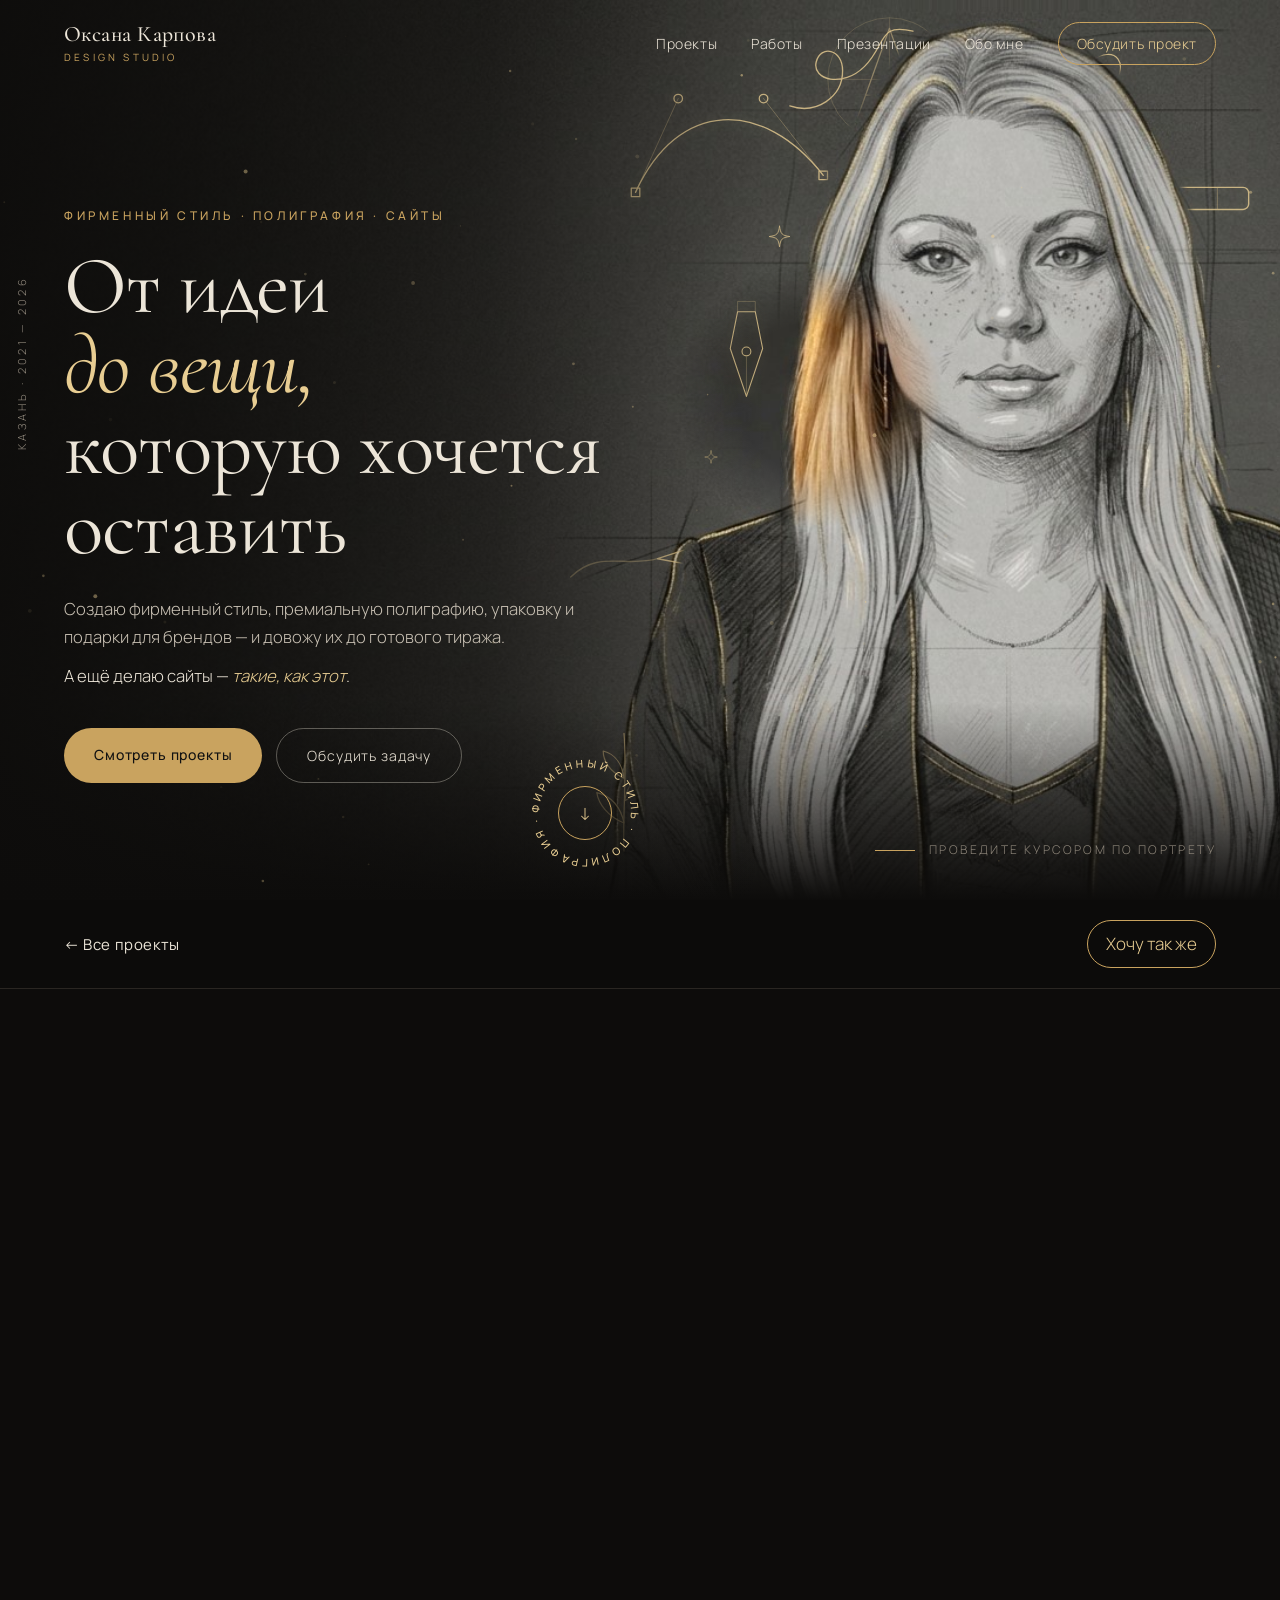
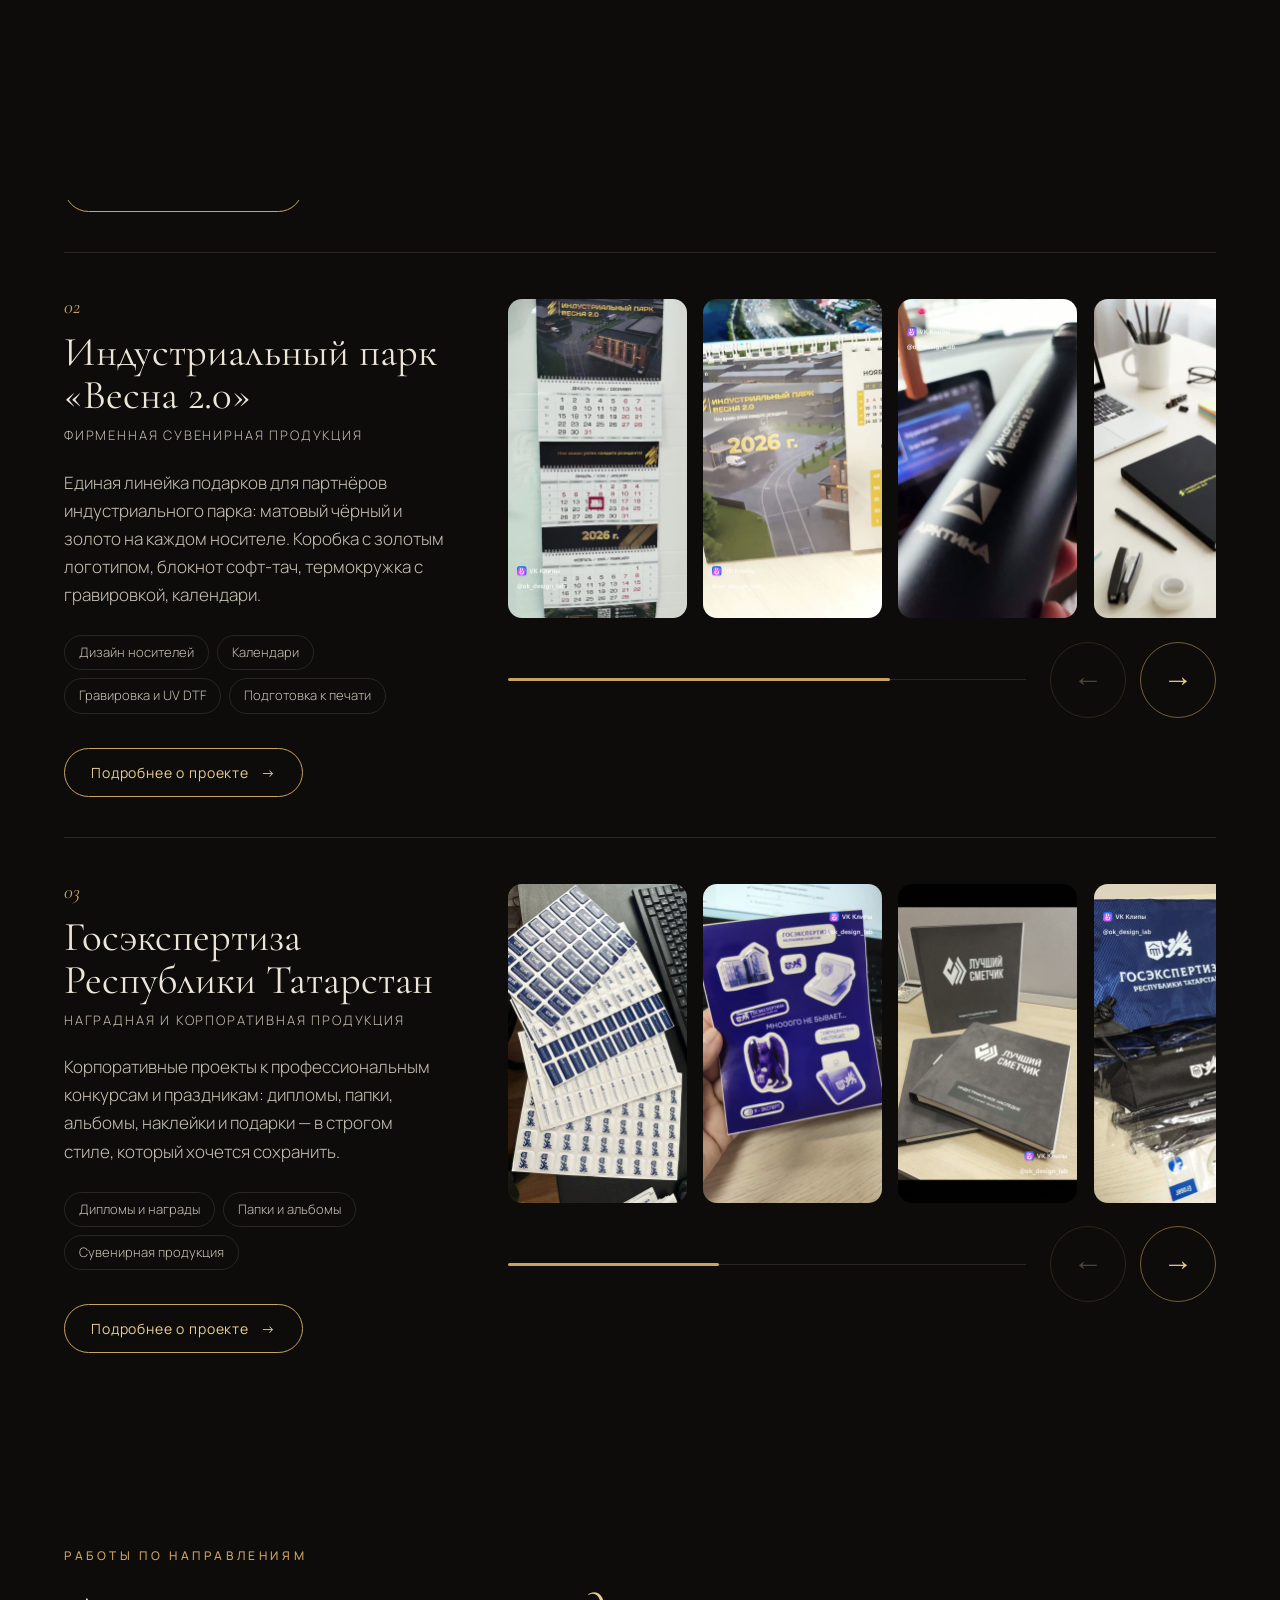
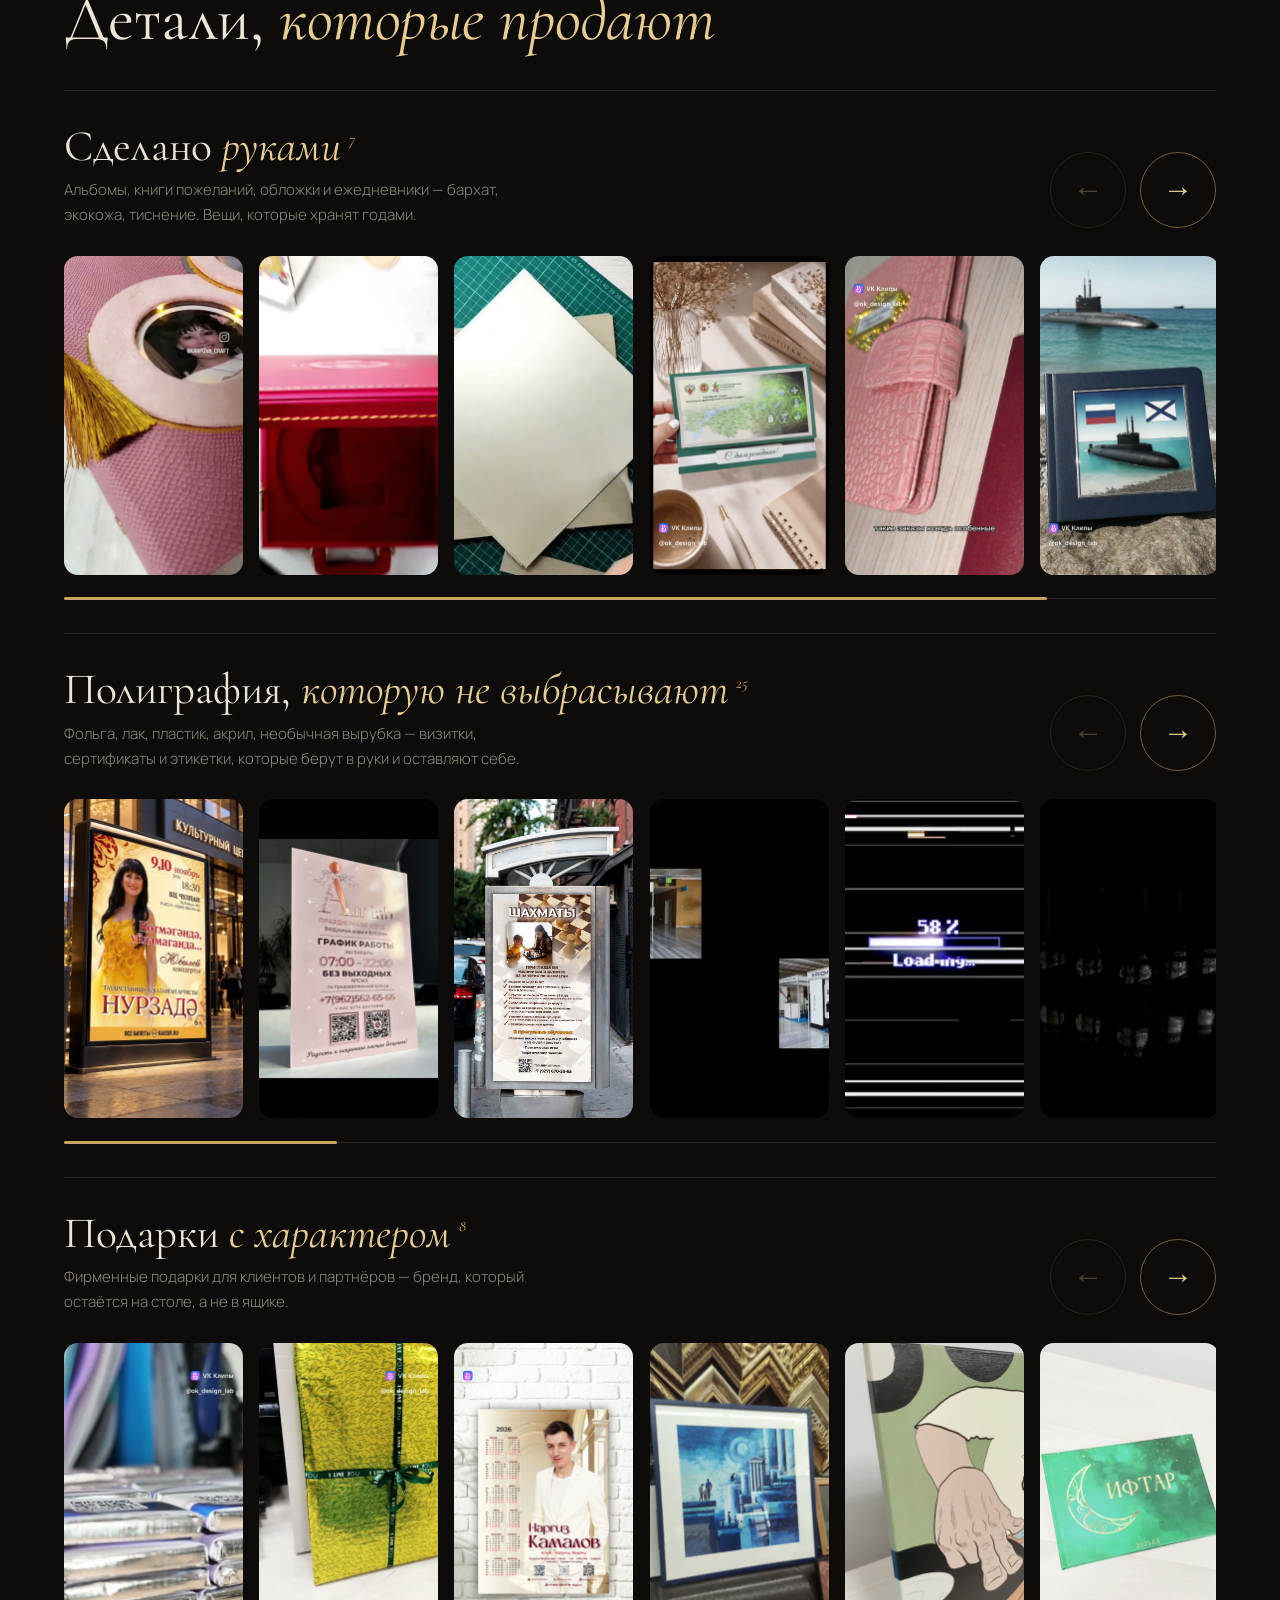
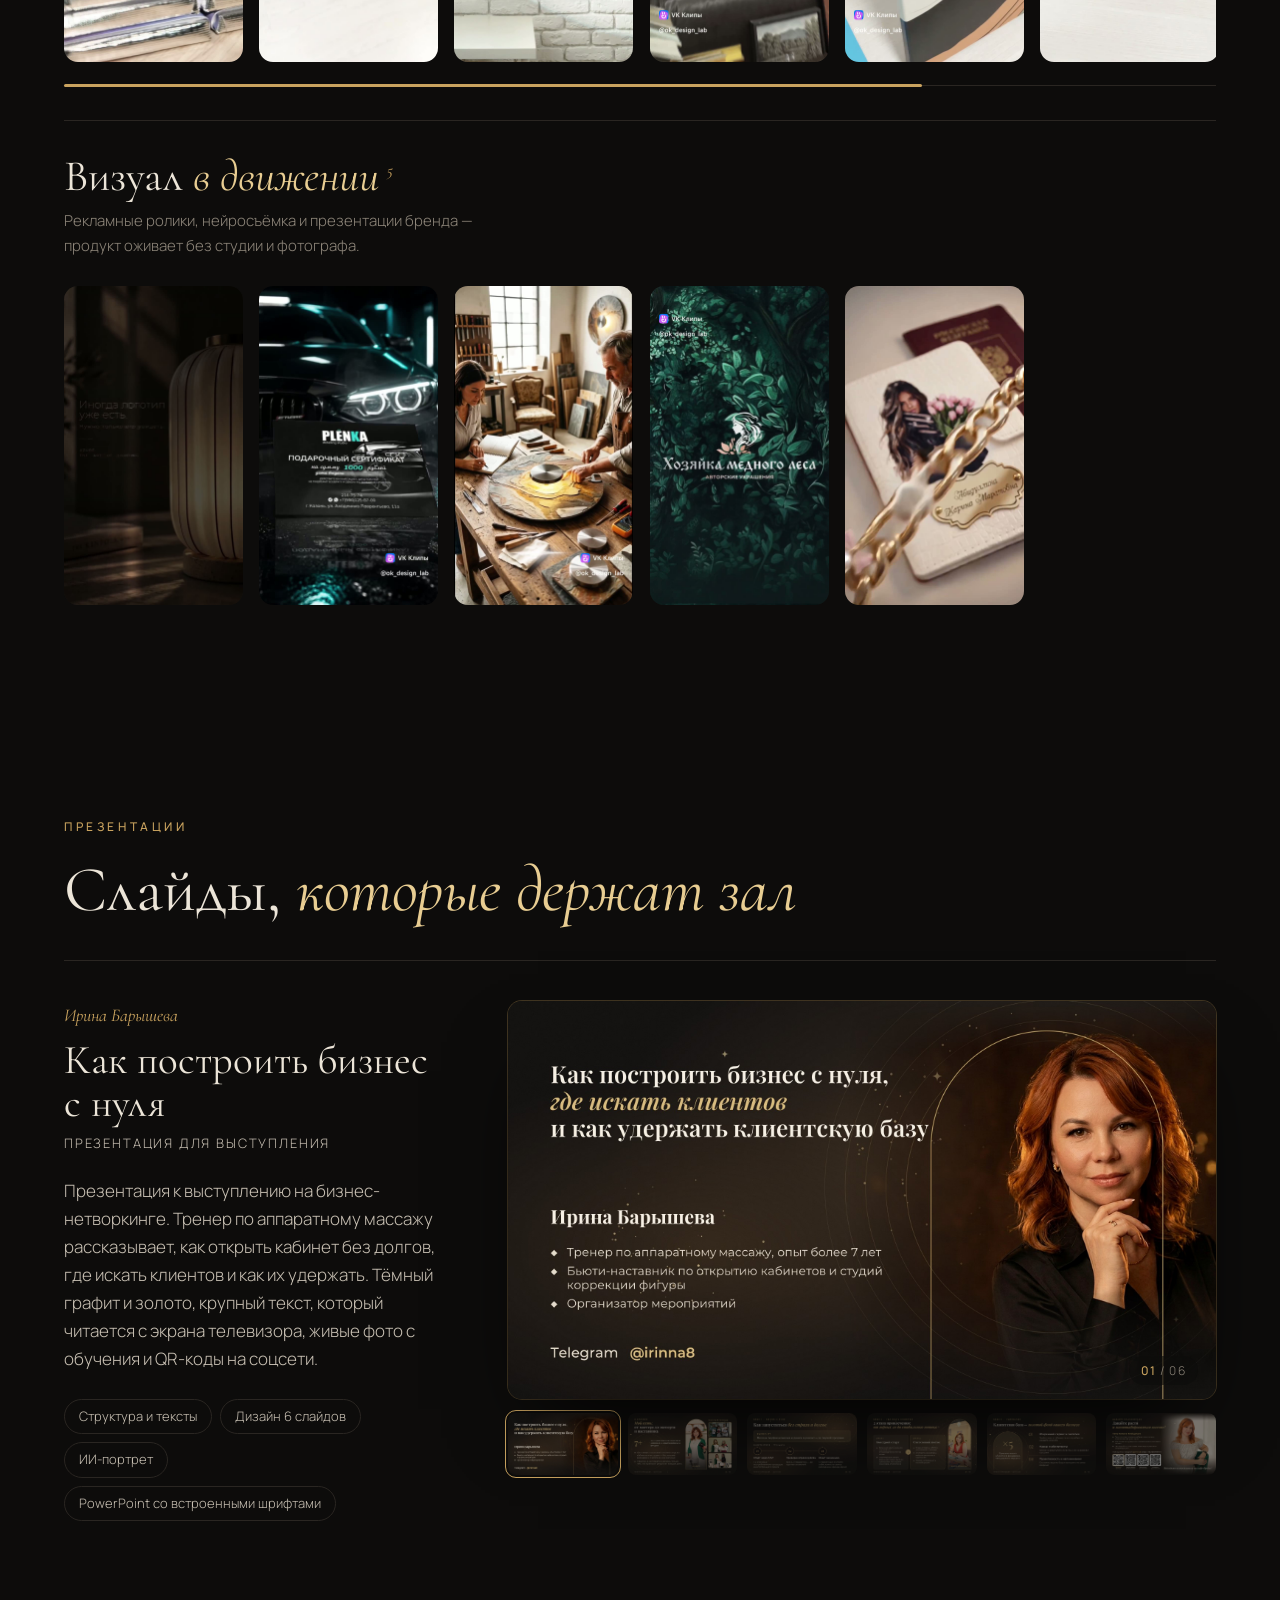
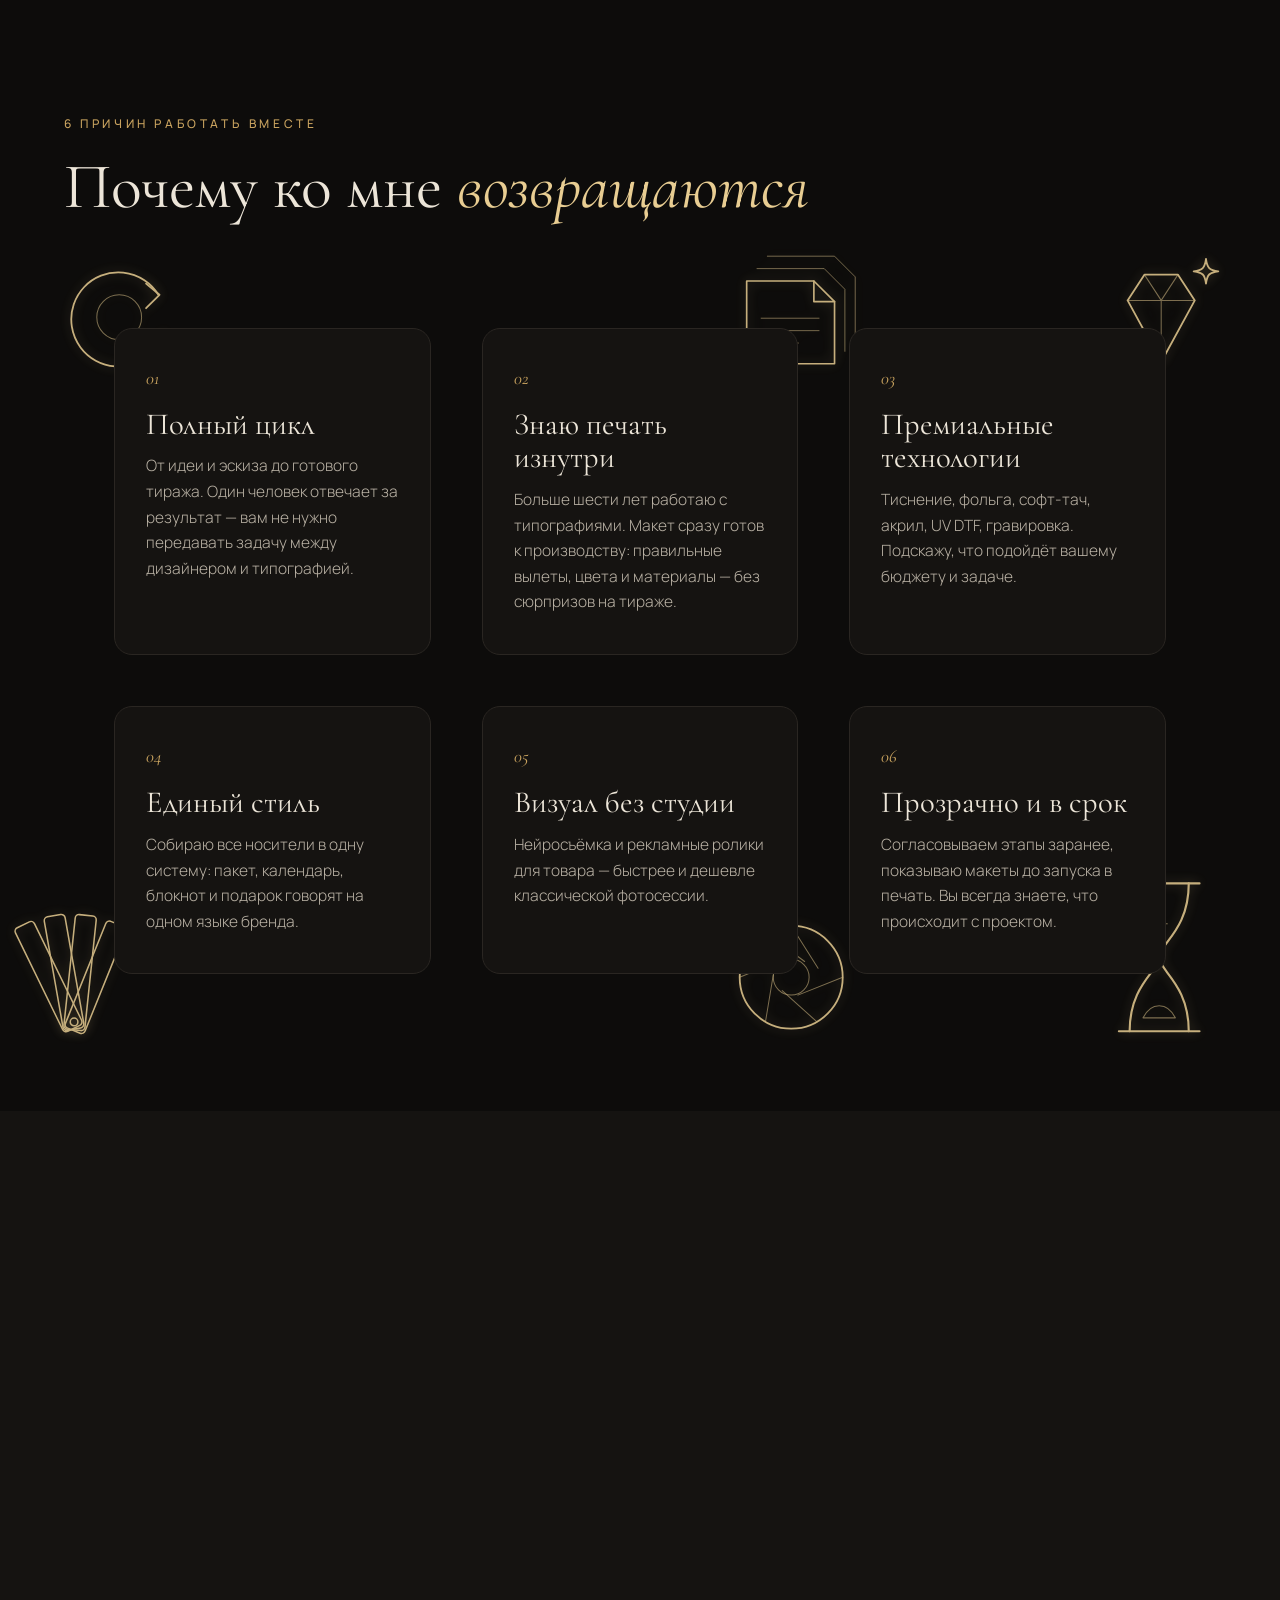
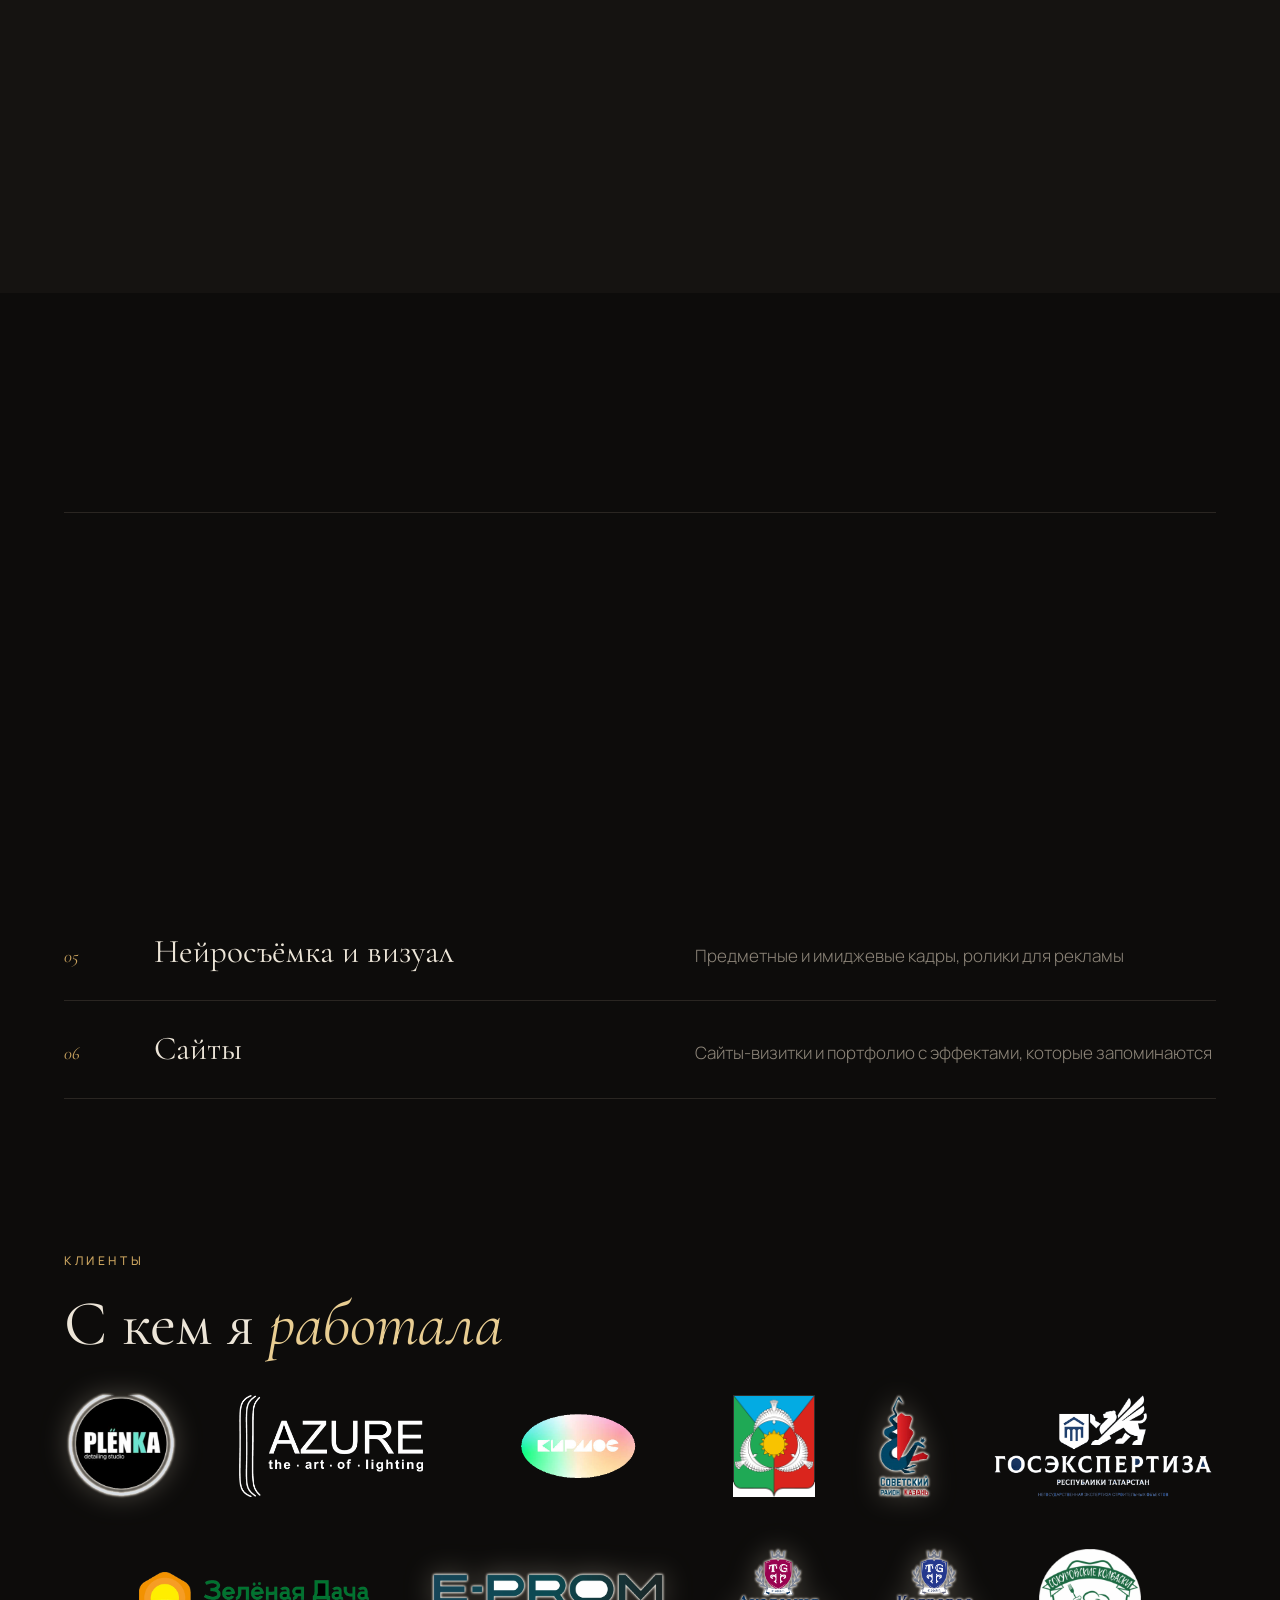
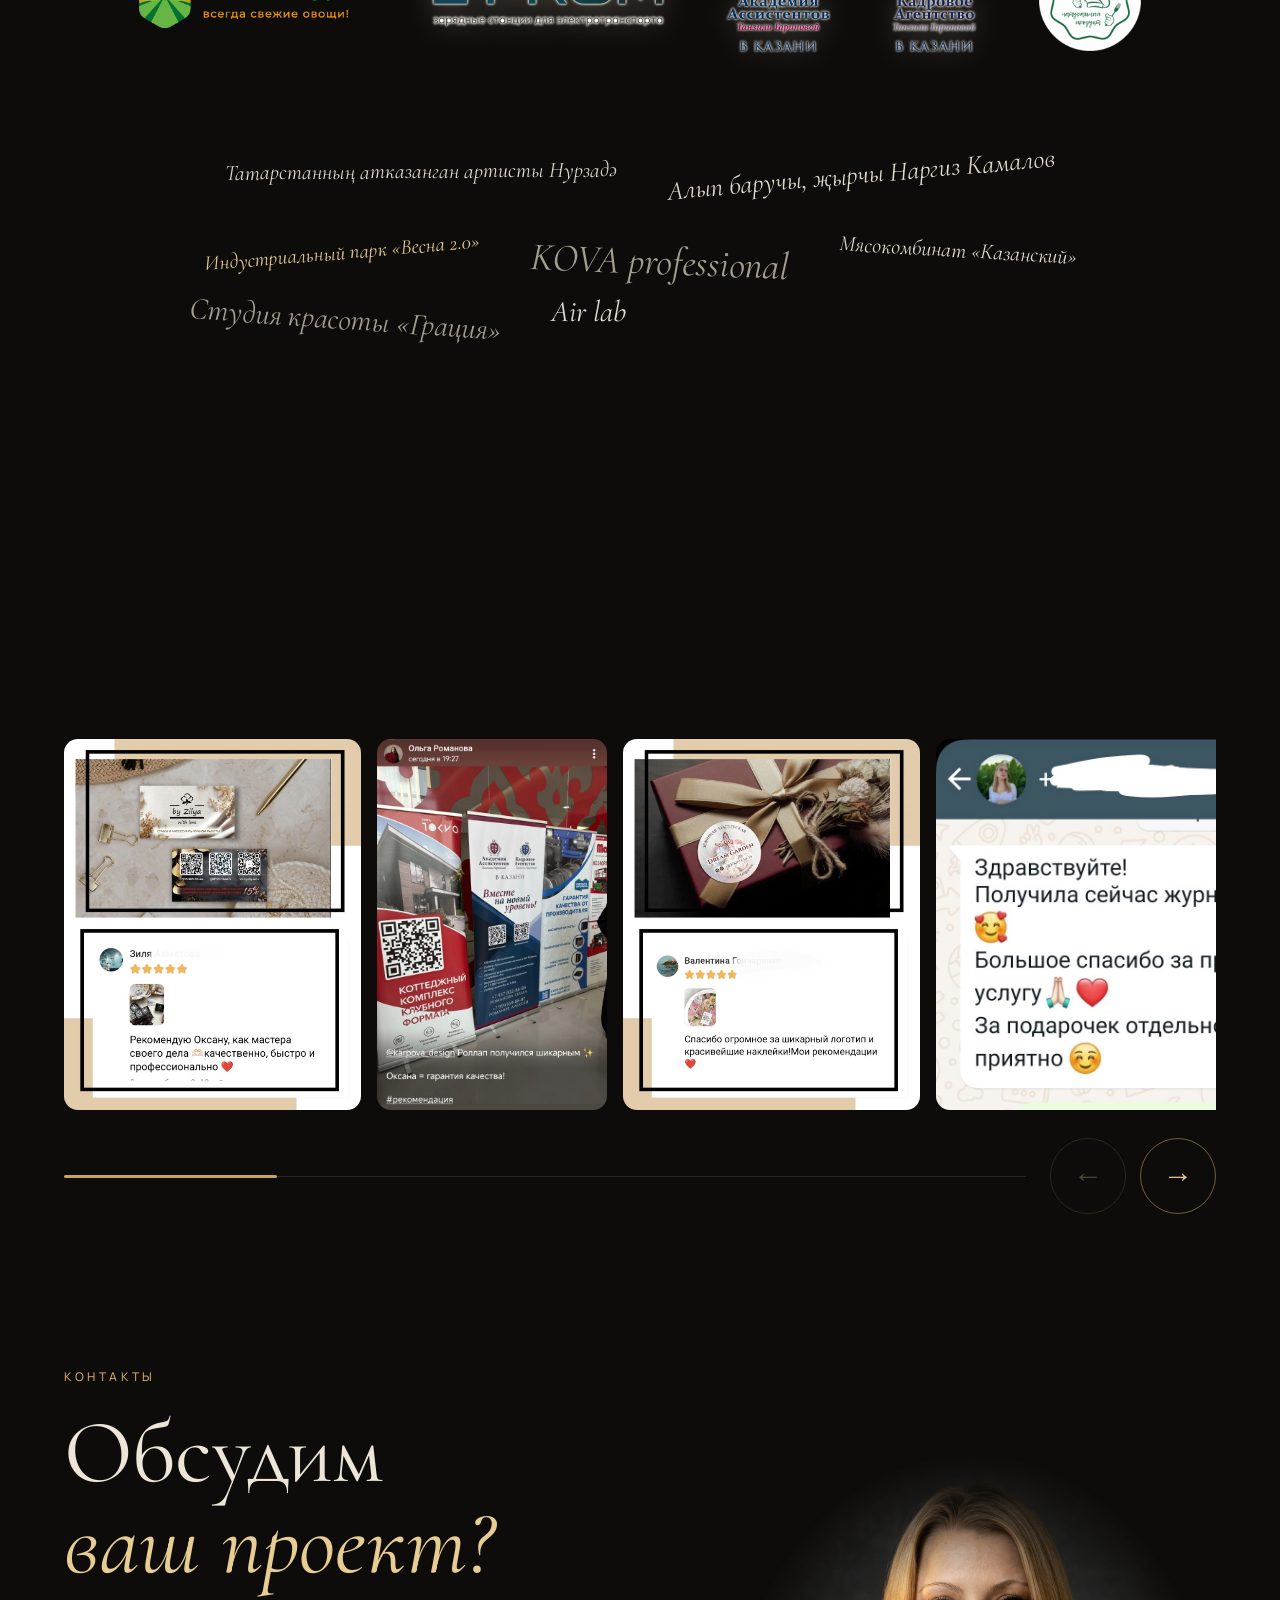
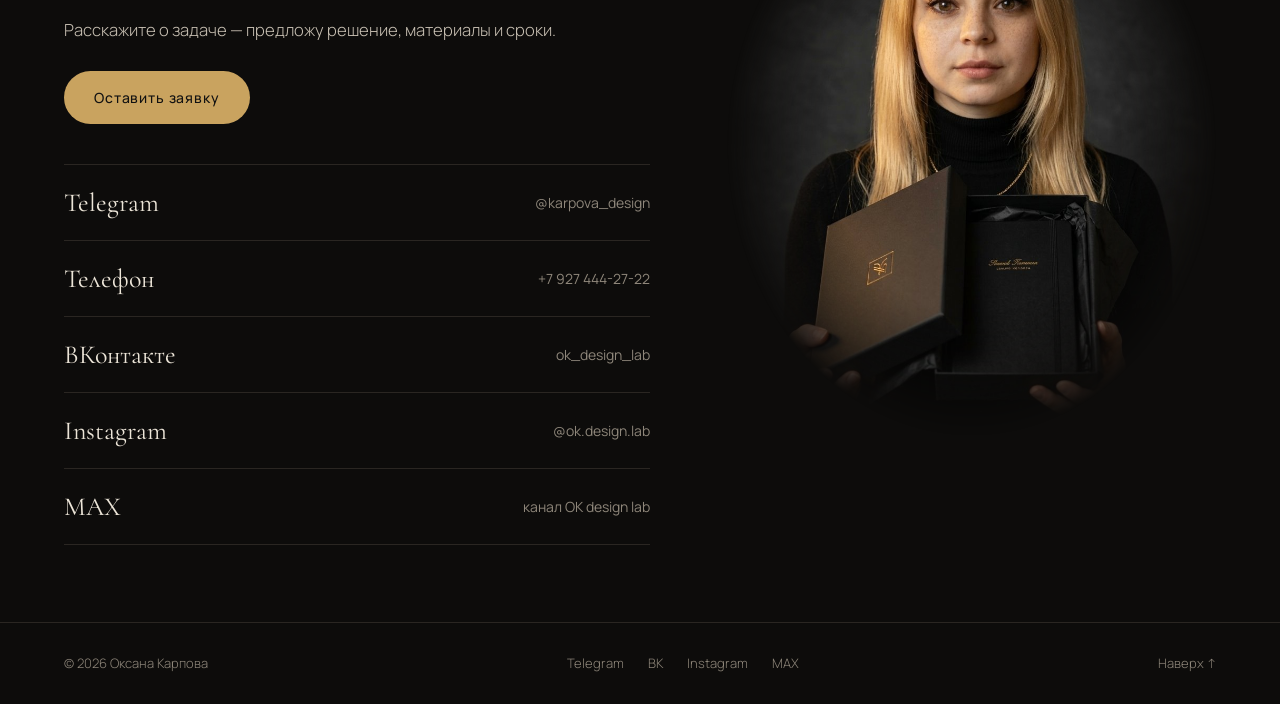
==== index.html @ 3cdf635b "Обновление сайта 08.10.2026 15:41" ====
<!doctype html>
<html lang="ru">
<head>
<meta charset="utf-8">
<meta name="viewport" content="width=device-width, initial-scale=1">
<title>Оксана Карпова — дизайн фирменного стиля и полиграфии</title>
<meta name="description" content="Оксана Карпова — графический дизайнер в Казани. Фирменный стиль, премиальная полиграфия, упаковка, корпоративные подарки, календари, нейросъёмка и сайты. От идеи до готового тиража.">
<meta name="keywords" content="дизайнер Казань, графический дизайнер, дизайн полиграфии, фирменный стиль, логотип, упаковка, корпоративные подарки, календари, визитки, нейросъёмка, Оксана Карпова">
<meta name="author" content="Оксана Карпова">
<link rel="canonical" href="https://karpovadesigner.github.io/">
<link rel="icon" href="favicon.svg" type="image/svg+xml">
<meta name="theme-color" content="#0d0c0b">
<!-- превью ссылки в Telegram, WhatsApp, ВК -->
<meta property="og:type" content="website">
<meta property="og:locale" content="ru_RU">
<meta property="og:site_name" content="Оксана Карпова — дизайн">
<meta property="og:title" content="Оксана Карпова — дизайн фирменного стиля и полиграфии">
<meta property="og:description" content="Фирменный стиль, премиальная полиграфия, упаковка и подарки для брендов — от идеи до готового тиража.">
<meta property="og:url" content="https://karpovadesigner.github.io/">
<meta property="og:image" content="https://karpovadesigner.github.io/media/img/og-preview.jpg">
<meta property="og:image:width" content="1200">
<meta property="og:image:height" content="630">
<meta name="twitter:card" content="summary_large_image">
<!-- данные для поисковиков -->
<script type="application/ld+json">
{"@context":"https://schema.org","@type":"ProfessionalService","name":"Оксана Карпова — дизайн фирменного стиля и полиграфии",
 "url":"https://karpovadesigner.github.io/","image":"https://karpovadesigner.github.io/media/img/og-preview.jpg",
 "telephone":"+7 927 444-27-22","address":{"@type":"PostalAddress","addressLocality":"Казань","addressCountry":"RU"},
 "founder":{"@type":"Person","name":"Оксана Карпова","jobTitle":"Графический дизайнер"},
 "sameAs":["https://vk.ru/ok_design_lab","https://t.me/karpova_design","https://instagram.com/ok.design.lab","https://max.ru/channel_OK_design_lab"]}
</script>
<link rel="preconnect" href="https://fonts.googleapis.com">
<link rel="preconnect" href="https://fonts.gstatic.com" crossorigin>
<link href="https://fonts.googleapis.com/css2?family=Cormorant+Garamond:ital,wght@0,400;0,500;0,600;1,400;1,500&family=Manrope:wght@300;400;500;600&display=swap" rel="stylesheet">
<link rel="stylesheet" href="style.css">
</head>
<body>

<div class="cursor" aria-hidden="true"><div class="cursor-ring"><span></span></div></div>
<div class="bubbles" aria-hidden="true"></div>
<canvas class="dust" aria-hidden="true"></canvas>

<header class="top">
  <a href="#" class="logo">Оксана Карпова<span>design studio</span></a>
  <nav>
    <a href="#cases">Проекты</a>
    <a href="#gallery">Работы</a>
    <a href="#decks">Презентации</a>
    <a href="#about">Обо мне</a>
    <a href="#contacts" class="nav-cta">Обсудить проект</a>
  </nav>
</header>

<!-- Первый экран: эскиз, под курсором проявляется фото -->
<section class="hero" id="top">
  <div class="hero-media">
    <img class="hero-sketch" src="media/img/hero-sketch.jpg" alt="">
    <img class="hero-photo" src="media/img/hero-photo.jpg" alt="">

    <!-- графика за спиной: линейные рисунки, сверху их перекрывает вырезанный силуэт -->
    <div class="hero-art" aria-hidden="true">
      <svg class="art a-bezier" data-depth="22" viewBox="0 0 240 140"><path d="M10 120 C 60 10, 160 10, 230 100"/><path class="thin" d="M10 120 L 60 10 M230 100 L160 10"/><rect x="5" y="115" width="10" height="10"/><rect x="225" y="95" width="10" height="10"/><circle cx="60" cy="10" r="5"/><circle cx="160" cy="10" r="5"/></svg>
      <svg class="art a-pencil" data-depth="34" viewBox="0 0 160 40"><path d="M8 20 L30 8 H148 a6 6 0 0 1 6 6 v12 a6 6 0 0 1 -6 6 H30 Z"/><path class="thin" d="M30 8 V32 M48 8 V32 M8 20 L18 20 M120 8 V32"/></svg>
      <svg class="art a-plane" data-depth="40" viewBox="0 0 140 100"><path d="M5 50 L135 8 L95 92 L70 62 Z"/><path class="thin" d="M135 8 L70 62 L62 88 L80 70"/><path class="dash" d="M5 50 C -30 60, -60 40, -90 70"/></svg>
      <svg class="art a-swatch" data-depth="18" viewBox="0 0 140 150"><g transform="translate(20 135)"><rect x="-8" y="-120" width="22" height="120" rx="4" transform="rotate(-26)"/><rect x="-8" y="-120" width="22" height="120" rx="4" transform="rotate(-10)"/><rect x="-8" y="-120" width="22" height="120" rx="4" transform="rotate(6)"/><rect x="-8" y="-120" width="22" height="120" rx="4" transform="rotate(22)"/><circle cx="3" cy="-8" r="4"/></g></svg>
      <svg class="art a-nib" data-depth="28" viewBox="0 0 80 140"><path d="M40 135 L18 70 L28 20 H52 L62 70 Z"/><path class="thin" d="M40 135 V82"/><circle cx="40" cy="74" r="6"/><path class="thin" d="M28 20 V6 H52 V20"/></svg>
      <svg class="art a-butterfly" data-depth="46" viewBox="0 0 120 90"><path d="M60 45 C 40 0, 0 5, 8 35 C 14 55, 45 52, 60 45 C 75 52, 106 55, 112 35 C 120 5, 80 0, 60 45 Z"/><path d="M60 45 C 45 60, 25 85, 40 85 C 52 85, 58 65, 60 45 C 62 65, 68 85, 80 85 C 95 85, 75 60, 60 45"/><path class="thin" d="M60 45 L52 22 M60 45 L68 22"/></svg>
      <svg class="art a-swirl" data-depth="14" viewBox="0 0 160 120"><path d="M10 100 C 40 110, 70 90, 70 60 C 70 35, 45 30, 40 50 C 35 70, 70 80, 95 55 C 120 30, 110 5, 150 15"/></svg>
      <svg class="art a-branch" data-depth="24" viewBox="0 0 120 160"><path d="M60 155 C 58 110, 64 60, 60 8"/><path d="M60 120 C 40 112, 28 96, 26 82 C 44 86, 56 100, 60 120 Z M61 92 C 80 84, 92 68, 94 54 C 76 58, 64 72, 61 92 Z M60 64 C 42 56, 34 42, 34 30 C 50 34, 58 48, 60 64 Z"/></svg>
      <svg class="art a-glyph" data-depth="12" viewBox="0 0 160 160"><circle class="thin" cx="80" cy="80" r="70"/><path class="thin" d="M10 80 H150 M80 10 V150"/><path d="M38 140 L80 22 L122 140 M54 98 H106"/></svg>
      <svg class="art a-spark s1" data-depth="50" viewBox="0 0 40 40"><path d="M20 2 C 22 16, 24 18, 38 20 C 24 22, 22 24, 20 38 C 18 24, 16 22, 2 20 C 16 18, 18 16, 20 2 Z"/></svg>
      <svg class="art a-spark s2" data-depth="36" viewBox="0 0 40 40"><path d="M20 2 C 22 16, 24 18, 38 20 C 24 22, 22 24, 20 38 C 18 24, 16 22, 2 20 C 16 18, 18 16, 20 2 Z"/></svg>
      <svg class="art a-spark s3" data-depth="44" viewBox="0 0 40 40"><path d="M20 2 C 22 16, 24 18, 38 20 C 24 22, 22 24, 20 38 C 18 24, 16 22, 2 20 C 16 18, 18 16, 20 2 Z"/></svg>
    </div>

    <img class="hero-sketch hero-cut" src="media/img/hero-sketch-cut.png" alt="">
    <img class="hero-photo hero-cut" src="media/img/hero-photo-cut.png" alt="Оксана Карпова, дизайнер">
  </div>
  <div class="hero-text">
    <p class="eyebrow reveal">Фирменный стиль · полиграфия · сайты</p>
    <h1 class="reveal">От идеи<br><em>до вещи,</em><br>которую хочется оставить</h1>
    <p class="lead reveal">Создаю фирменный стиль, премиальную полиграфию, упаковку и подарки для брендов — и довожу их до готового тиража.</p>
    <p class="lead lead-site reveal">А ещё делаю сайты — <em>такие, как этот</em>.</p>
    <div class="hero-actions reveal">
      <a href="#cases" class="btn btn-gold">Смотреть проекты</a>
      <a href="#contacts" class="btn btn-line">Обсудить задачу</a>
    </div>
  </div>
  <div class="hero-deco" aria-hidden="true">
    <div class="side-note">Казань · 2021 — 2026</div>
  </div>

  <a href="#cases" class="badge" aria-label="К проектам">
    <svg viewBox="0 0 120 120"><defs><path id="circ" d="M60,60 m-46,0 a46,46 0 1,1 92,0 a46,46 0 1,1 -92,0"/></defs>
      <text><textPath href="#circ">фирменный стиль · полиграфия · упаковка · </textPath></text></svg>
    <b>↓</b>
  </a>

  <p class="hero-hint">Проведите курсором по портрету</p>
</section>

<div class="marquee" aria-hidden="true"><div class="marquee-track">
  <span>Фирменный стиль</span><i>✦</i><span>Премиальная полиграфия</span><i>✦</i><span>Упаковка</span><i>✦</i><span>Сувенирная продукция</span><i>✦</i><span>Календари</span><i>✦</i><span>Нейросъёмка</span><i>✦</i>
  <span>Фирменный стиль</span><i>✦</i><span>Премиальная полиграфия</span><i>✦</i><span>Упаковка</span><i>✦</i><span>Сувенирная продукция</span><i>✦</i><span>Календари</span><i>✦</i><span>Нейросъёмка</span><i>✦</i>
</div></div>

<section class="section" id="cases">
  <div class="section-head">
    <p class="eyebrow reveal">Избранные проекты</p>
    <h2 class="reveal">Большие задачи<br><em>в одном стиле</em></h2>
  </div>
  <div id="case-list"></div>
</section>

<section class="section" id="gallery">
  <div class="section-head">
    <p class="eyebrow reveal">Работы по направлениям</p>
    <h2 class="reveal">Детали, <em>которые продают</em></h2>
  </div>
  <div id="categories"></div>
</section>

<section class="section" id="decks">
  <div class="section-head">
    <p class="eyebrow reveal">Презентации</p>
    <h2 class="reveal">Слайды, <em>которые держат зал</em></h2>
  </div>
  <div id="deck-list"></div>
</section>

<section class="section why" id="why">
  <div class="section-head">
    <p class="eyebrow reveal">6 причин работать вместе</p>
    <h2 class="reveal">Почему ко мне <em>возвращаются</em></h2>
  </div>
  <div class="why-grid">
    <div class="why-item reveal"><span>01</span><b>Полный цикл</b><p>От идеи и эскиза до готового тиража. Один человек отвечает за результат — вам не нужно передавать задачу между дизайнером и типографией.</p></div>
    <div class="why-item reveal"><span>02</span><b>Знаю печать изнутри</b><p>Больше шести лет работаю с типографиями. Макет сразу готов к производству: правильные вылеты, цвета и материалы — без сюрпризов на тираже.</p></div>
    <div class="why-item reveal"><span>03</span><b>Премиальные технологии</b><p>Тиснение, фольга, софт-тач, акрил, UV DTF, гравировка. Подскажу, что подойдёт вашему бюджету и задаче.</p></div>
    <div class="why-item reveal"><span>04</span><b>Единый стиль</b><p>Собираю все носители в одну систему: пакет, календарь, блокнот и подарок говорят на одном языке бренда.</p></div>
    <div class="why-item reveal"><span>05</span><b>Визуал без студии</b><p>Нейросъёмка и рекламные ролики для товара — быстрее и дешевле классической фотосессии.</p></div>
    <div class="why-item reveal"><span>06</span><b>Прозрачно и в срок</b><p>Согласовываем этапы заранее, показываю макеты до запуска в печать. Вы всегда знаете, что происходит с проектом.</p></div>
  </div>
</section>

<section class="section about" id="about">
  <div class="about-photo reveal"><img src="media/img/about.jpg" alt="Оксана Карпова за рабочим столом"></div>
  <div class="about-text">
    <p class="eyebrow reveal">Обо мне</p>
    <h2 class="reveal">Оксана <em>Карпова</em></h2>
    <p class="reveal">Графический дизайнер и дизайнер полиграфии. Больше шести лет веду проекты от первой идеи до готового тиража: разрабатываю стиль, подбираю материалы и технологию печати, работаю напрямую с типографиями.</p>
    <p class="reveal">Люблю задачи, где нужно собрать разные носители в одну систему — чтобы бренд узнавали ещё до того, как прочитали текст.</p>
    <div class="stats reveal">
      <div><b>6+</b><span>лет в дизайне<br>и печати</span></div>
      <div><b>100+</b><span>клиентов<br>за 2026 год</span></div>
      <div><b>1000+</b><span>заказов<br>за 6 лет</span></div>
    </div>
  </div>
</section>

<section class="section services">
  <div class="section-head">
    <p class="eyebrow reveal">Что я делаю</p>
    <h2 class="reveal">Услуги</h2>
  </div>
  <ul class="service-list">
    <li class="reveal"><span>01</span><b>Фирменный стиль</b><p>Логотип, носители, брендбук</p></li>
    <li class="reveal"><span>02</span><b>Премиальная полиграфия</b><p>Тиснение, фольга, софт-тач, акрил, UV DTF</p></li>
    <li class="reveal"><span>03</span><b>Упаковка и подарки</b><p>Коробки, пакеты, подарочные боксы для партнёров</p></li>
    <li class="reveal"><span>04</span><b>Календари и сувенирка</b><p>Корпоративные календари, блокноты, гравировка</p></li>
    <li class="reveal"><span>05</span><b>Нейросъёмка и визуал</b><p>Предметные и имиджевые кадры, ролики для рекламы</p></li>
    <li class="reveal"><span>06</span><b>Сайты</b><p>Сайты-визитки и портфолио с эффектами, которые запоминаются</p></li>
  </ul>
</section>

<section class="section clients" id="clients">
  <div class="section-head">
    <p class="eyebrow reveal">Клиенты</p>
    <h2 class="reveal">С кем я <em>работала</em></h2>
  </div>
  <div class="logo-wall" id="logo-wall"></div>
  <ul class="client-list cloud" id="client-list"></ul>
</section>

<section class="section reviews" id="reviews">
  <div class="section-head">
    <p class="eyebrow reveal">Отзывы</p>
    <h2 class="reveal">Что говорят <em>клиенты</em></h2>
  </div>
  <div id="review-list"></div>
</section>

<section class="section contacts" id="contacts">
  <div class="contacts-text">
    <p class="eyebrow reveal">Контакты</p>
    <h2 class="reveal">Обсудим<br><em>ваш проект?</em></h2>
    <p class="lead reveal">Расскажите о задаче — предложу решение, материалы и сроки.</p>
    <a href="#lead" class="btn btn-gold reveal open-lead" style="margin-top:28px">Оставить заявку</a>
    <div class="contact-links reveal">
      <a href="https://t.me/karpova_design" target="_blank" rel="noopener">Telegram<span>@karpova_design</span></a>
      <a href="tel:+79274442722">Телефон<span>+7 927 444-27-22</span></a>
      <a href="https://vk.ru/ok_design_lab" target="_blank" rel="noopener">ВКонтакте<span>ok_design_lab</span></a>
      <a href="https://instagram.com/ok.design.lab" target="_blank" rel="noopener">Instagram<span>@ok.design.lab</span></a>
      <a href="https://max.ru/channel_OK_design_lab" target="_blank" rel="noopener">MAX<span>канал OK design lab</span></a>
    </div>
  </div>
  <div class="contacts-photo reveal"><img src="media/img/box.jpg" alt="Оксана Карпова с подарочной коробкой"></div>
</section>

<footer class="foot">
  <span>© 2026 Оксана Карпова</span>
  <nav class="foot-links">
    <a href="https://t.me/karpova_design" target="_blank" rel="noopener">Telegram</a>
    <a href="https://vk.ru/ok_design_lab" target="_blank" rel="noopener">ВК</a>
    <a href="https://instagram.com/ok.design.lab" target="_blank" rel="noopener">Instagram</a>
    <a href="https://max.ru/channel_OK_design_lab" target="_blank" rel="noopener">MAX</a>
  </nav>
  <a href="#top">Наверх ↑</a>
</footer>

<!-- заявка: открывается по кнопкам «Обсудить проект» -->
<div class="order" aria-hidden="true">
  <div class="lead-box" role="dialog" aria-label="Заявка на проект">
    <button class="lead-close" aria-label="Закрыть">×</button>
    <form class="lead-form" novalidate>
      <p class="eyebrow">Заявка</p>
      <h2>Расскажите <em>о задаче</em></h2>
      <p class="lead-sub">Отвечу в течение дня и предложу решение, материалы и сроки.</p>

      <div class="lead-row">
        <label>Как вас зовут<input name="Имя" required placeholder="Имя"></label>
        <label>Как с вами связаться<input name="Контакт" required placeholder="Телефон или Telegram"></label>
      </div>
      <label>Компания или бренд<input name="Компания" placeholder="Необязательно"></label>

      <fieldset><legend>Что нужно</legend>
        <div class="chips" data-name="Что нужно">
          <button type="button">Фирменный стиль</button><button type="button">Полиграфия</button>
          <button type="button">Упаковка и подарки</button><button type="button">Календари и сувенирка</button>
          <button type="button">Ручная работа</button><button type="button">Нейросъёмка и ролики</button><button type="button">Сайт</button><button type="button">Другое</button>
        </div>
      </fieldset>

      <div class="lead-row">
        <label>Бюджет<select name="Бюджет"><option>Пока не знаю</option><option>до 30 000 ₽</option><option>30 000 – 100 000 ₽</option><option>100 000 – 300 000 ₽</option><option>от 300 000 ₽</option></select></label>
        <label>Когда нужно<select name="Сроки"><option>Не горит</option><option>В течение месяца</option><option>За 1–2 недели</option><option>Срочно</option></select></label>
      </div>
      <label>Опишите задачу<textarea name="Задача" rows="4" placeholder="Что делаем, для кого, тираж, примеры, которые нравятся"></textarea></label>
      <input type="text" name="_honey" class="hp" tabindex="-1" autocomplete="off">
      <label class="agree"><input type="checkbox" name="Согласие" required> Согласна(-ен) на обработку персональных данных для ответа на заявку</label>

      <button type="submit" class="btn btn-gold lead-send">Отправить заявку</button>
      <p class="lead-msg" role="status"></p>
    </form>
    <div class="lead-done">
      <p class="eyebrow">Готово</p>
      <h2>Спасибо, <em>заявка у меня</em></h2>
      <p class="lead-sub">Свяжусь с вами в течение дня. Если срочно — пишите в Telegram <a href="https://t.me/karpova_design" target="_blank" rel="noopener">@karpova_design</a>.</p>
    </div>
  </div>
</div>

<!-- страница проекта «Подробнее» -->
<div class="project" aria-hidden="true">
  <div class="project-bar">
    <button class="project-back">← Все проекты</button>
    <a href="#contacts" class="nav-cta project-cta">Хочу так же</a>
  </div>
  <div class="project-inner"></div>
</div>

<div class="lightbox" aria-hidden="true">
  <button class="lb-close" aria-label="Закрыть">×</button>
  <div class="lb-body"></div>
</div>

<script src="media.js"></script>
<script src="works.js"></script>
<script src="script.js"></script>
</body>
</html>
---- style.css ----
:root {
  --bg: #0d0c0b;
  --bg2: #151311;
  --line: #2a2622;
  --ink: #ece5d8;
  --muted: #8e867a;
  --gold: #c9a35f;
  --gold2: #e8cd92;
  --serif: 'Cormorant Garamond', Georgia, serif;
  --sans: 'Manrope', Arial, sans-serif;
  --pad: clamp(16px, 5vw, 80px);
}
* { box-sizing: border-box; margin: 0; padding: 0; }
html { scroll-behavior: smooth; }
body { background: var(--bg); color: var(--ink); font: 300 17px/1.65 var(--sans); overflow-x: hidden; }
img, video { display: block; max-width: 100%; }
a { color: inherit; text-decoration: none; }
em { font-style: italic; color: var(--gold2); }

/* курсор */
@media (hover: hover) and (pointer: fine) {
  body, a, button { cursor: none; }
}
/* курсор — мыльный пузырь, по клику лопается */
.cursor { position: fixed; inset: 0; pointer-events: none; z-index: 100; }
.cursor-ring { position: fixed; top: 0; left: 0; width: 34px; height: 34px; border-radius: 50%; display: grid; place-items: center;
  background:
    radial-gradient(circle at 30% 28%, rgba(255,255,255,.85) 0 7%, transparent 14%),
    radial-gradient(circle at 70% 75%, rgba(255,255,255,.25) 0 5%, transparent 10%),
    radial-gradient(circle, transparent 58%, rgba(232,205,146,.22) 72%, rgba(255,255,255,.35) 100%),
    conic-gradient(from 0deg, rgba(255,170,220,.35), rgba(150,220,255,.35), rgba(255,240,160,.4), rgba(190,160,255,.35), rgba(255,170,220,.35));
  -webkit-mask: radial-gradient(circle, #000 70%, transparent 71%); mask: radial-gradient(circle, #000 70%, transparent 71%);
  box-shadow: inset 0 0 8px rgba(255,255,255,.35);
  transition: width .35s cubic-bezier(.2,.7,.2,1), height .35s cubic-bezier(.2,.7,.2,1), filter .3s; animation: shimmer 6s linear infinite; }
.cursor-ring span { font: 600 11px var(--sans); letter-spacing: .12em; text-transform: uppercase; color: #fff; text-shadow: 0 1px 6px rgba(0,0,0,.6); opacity: 0; transition: opacity .2s; }
.cursor.is-link .cursor-ring { width: 56px; height: 56px; }
.cursor.is-view .cursor-ring { width: 104px; height: 104px; }
.cursor.is-view .cursor-ring span { opacity: 1; }
.cursor.is-down .cursor-ring { filter: brightness(1.4); }
@keyframes shimmer { to { filter: hue-rotate(360deg); } }
@media (hover: none) { .cursor { display: none; } }

/* брызги лопнувшего пузыря */
.pop { position: fixed; z-index: 101; pointer-events: none; width: 0; height: 0; }
.pop::before { content: ''; position: absolute; left: -24px; top: -24px; width: 48px; height: 48px; border-radius: 50%;
  border: 2px solid rgba(232,205,146,.8); animation: popRing .5s ease-out forwards; }
.pop i { position: absolute; left: -3px; top: -3px; width: 6px; height: 6px; border-radius: 50%;
  background: radial-gradient(circle at 35% 35%, #fff, rgba(232,205,146,.9) 60%, rgba(150,220,255,.6));
  animation: drop .6s cubic-bezier(.1,.8,.3,1) forwards; }
@keyframes popRing { from { transform: scale(.4); opacity: 1; } to { transform: scale(1.8); opacity: 0; } }
@keyframes drop { to { transform: translate(var(--dx), var(--dy)) scale(.2); opacity: 0; } }

/* пузыри на фоне */
.bubbles { position: fixed; inset: 0; pointer-events: none; z-index: 3; overflow: hidden; }
.bubble { position: absolute; border-radius: 50%; pointer-events: auto; cursor: none;
  background:
    radial-gradient(circle at 30% 28%, rgba(255,255,255,.7) 0 6%, transparent 13%),
    radial-gradient(circle, transparent 60%, rgba(232,205,146,.18) 75%, rgba(255,255,255,.28) 100%),
    conic-gradient(rgba(255,170,220,.18), rgba(150,220,255,.18), rgba(255,240,160,.22), rgba(190,160,255,.18), rgba(255,170,220,.18));
  animation: shimmer 8s linear infinite; }
@media (hover: none) { .bubble { cursor: auto; } }

.dust { position: fixed; inset: 0; width: 100%; height: 100%; pointer-events: none; z-index: 1; }

/* шапка */
.top { position: fixed; top: 0; left: 0; right: 0; z-index: 50; display: flex; justify-content: space-between; align-items: center;
  padding: 22px var(--pad); transition: background .4s, padding .4s; }
.top.scrolled { background: rgba(13,12,11,.85); backdrop-filter: blur(10px); padding-top: 14px; padding-bottom: 14px; }
.logo { font: 500 22px/1 var(--serif); letter-spacing: .02em; }
.logo span { display: block; font: 400 10px var(--sans); letter-spacing: .32em; text-transform: uppercase; color: var(--gold); margin-top: 5px; }
.top nav { display: flex; gap: 34px; align-items: center; font-size: 14px; letter-spacing: .04em; }
.top nav a { position: relative; }
.top nav a:not(.nav-cta)::after { content: ''; position: absolute; left: 0; bottom: -4px; width: 0; height: 1px; background: var(--gold); transition: width .35s; }
.top nav a:hover::after { width: 100%; }
.nav-cta { border: 1px solid var(--gold); color: var(--gold2); padding: 9px 18px; border-radius: 40px; transition: background .3s, color .3s; }
.nav-cta:hover { background: var(--gold); color: #111; }
@media (max-width: 760px) { .top nav a:not(.nav-cta) { display: none; } }

/* первый экран */
.hero { position: relative; height: 100vh; min-height: 620px; overflow: hidden; display: flex; align-items: center; }
.hero-media { position: absolute; inset: 0; }
.hero-media img { position: absolute; inset: 0; width: 100%; height: 100%; object-fit: cover; object-position: 70% center; }
.hero-photo { -webkit-mask-image: radial-gradient(circle var(--r, 0px) at var(--x, 70%) var(--y, 40%), #000 55%, transparent 100%);
          mask-image: radial-gradient(circle var(--r, 0px) at var(--x, 70%) var(--y, 40%), #000 55%, transparent 100%); }
.hero::after { content: ''; position: absolute; inset: 0; background: linear-gradient(90deg, rgba(13,12,11,.92) 0%, rgba(13,12,11,.55) 38%, transparent 60%),
  linear-gradient(0deg, var(--bg) 0%, transparent 22%); pointer-events: none; }
.hero-text { position: relative; z-index: 3; padding: 90px var(--pad) 0; max-width: 720px; }
.eyebrow { font: 500 12px var(--sans); letter-spacing: .3em; text-transform: uppercase; color: var(--gold); margin-bottom: 22px; }
h1 { font: 400 clamp(44px, min(6.4vw, 9.5vh), 104px)/.98 var(--serif); letter-spacing: -.01em; margin-bottom: 28px; }
h2 { font: 400 clamp(38px, 5vw, 72px)/1.02 var(--serif); }
.lead { font-size: clamp(16px, 1.3vw, 19px); color: #c8c0b3; max-width: 520px; }
.hero-actions { display: flex; gap: 14px; margin-top: 38px; flex-wrap: wrap; }
.btn { display: inline-block; padding: 15px 30px; border-radius: 40px; font-size: 14px; letter-spacing: .06em; transition: all .3s; }
.btn-gold { background: var(--gold); color: #111; font-weight: 500; }
.btn-gold:hover { background: var(--gold2); }
.btn-line { border: 1px solid rgba(236,229,216,.35); }
.btn-line:hover { border-color: var(--gold); color: var(--gold2); }
.hero-hint { position: absolute; z-index: 3; right: var(--pad); bottom: 40px; font-size: 12px; letter-spacing: .2em; text-transform: uppercase; color: var(--muted); }
.hero-hint::before { content: ''; display: inline-block; width: 40px; height: 1px; background: var(--gold); vertical-align: middle; margin-right: 14px; }
@media (max-width: 760px) {
  .hero { align-items: flex-end; padding-bottom: 70px; }
  .hero-media img { object-position: 78% center; }
  .hero::after { background: linear-gradient(0deg, var(--bg) 8%, rgba(13,12,11,.7) 45%, transparent 75%); }
  .hero-hint { display: none; }
}

.hero-deco { position: absolute; inset: 0; z-index: 2; pointer-events: none; }
.side-note { position: absolute; left: 22px; top: 50%; transform: translateY(-50%) rotate(-90deg); transform-origin: left center; font-size: 11px; letter-spacing: .3em; text-transform: uppercase; color: var(--muted); white-space: nowrap; }
@keyframes spin { to { rotate: 360deg; } }

/* графика за спиной */
.hero-art { position: absolute; inset: 0; pointer-events: none; }
.art { position: absolute; overflow: visible; fill: none; stroke: var(--gold2); stroke-width: 1.5; stroke-linecap: round; stroke-linejoin: round;
  opacity: .8; filter: drop-shadow(0 0 6px rgba(232,205,146,.35)); transition: translate 1.2s cubic-bezier(.2,.7,.2,1);
  animation: drift var(--dur, 12s) ease-in-out var(--delay, 0s) infinite alternate; }
.art .thin { stroke-width: .8; opacity: .55; }
.art .dash { stroke-dasharray: 3 7 !important; opacity: .5; }
.art * { stroke-dasharray: 1; stroke-dashoffset: 1; animation: draw 2.4s cubic-bezier(.6,0,.2,1) var(--draw, .4s) forwards; }
@keyframes draw { to { stroke-dashoffset: 0; } }
@keyframes drift { from { transform: translate(0, 0) rotate(var(--r0, 0deg)); } to { transform: translate(var(--mx, 10px), var(--my, -18px)) rotate(var(--r1, 6deg)); } }
.a-bezier   { width: 16vw; left: 49%; top: 10%;  --r0: -4deg; --r1: 4deg; --dur: 14s; --draw: .3s; }
.a-swirl    { width: 11vw;  left: 61%; top: 2%;   --r0: 0deg;  --r1: -8deg; --dur: 11s; --draw: .6s; }
.a-butterfly{ width: 7.5vw;  right: 12%; top: 5%;  --r0: -10deg; --r1: 8deg; --dur: 6s; --mx: -30px; --my: 20px; --draw: .9s; }
.a-pencil   { width: 11.5vw;  right: 2%;  top: 20%; --r0: 28deg; --r1: 36deg; --dur: 13s; --draw: .5s; }
.a-nib      { width: 4.6vw; left: 56%; top: 33%; --r0: -18deg; --r1: -8deg; --dur: 10s; --draw: 1s; }
.a-swatch   { width: 9.5vw; right: 1.5%; top: 48%; --r0: 4deg; --r1: -6deg; --dur: 15s; --draw: 1.2s; }
.a-plane    { width: 10vw;  left: 51%;  top: 57%; --r0: -6deg; --r1: 4deg; --dur: 9s; --mx: 26px; --my: -24px; --draw: .8s; }
.a-branch   { width: 7.5vw;  left: 45%;  bottom: 5%; --r0: -10deg; --r1: 2deg; --dur: 12s; --draw: 1.4s; }
.a-glyph    { width: 11vw;  right: 25%; top: 1%;  --r0: 0deg; --r1: 10deg; --dur: 18s; --draw: 1.1s; opacity: .45; }
.a-spark    { width: 1.8vw; --dur: 3s; --mx: 0px; --my: -6px; --r0: 0deg; --r1: 45deg; }
.a-spark.s1 { left: 60%; top: 25%; --draw: 1.6s; }
.a-spark.s2 { right: 9%; top: 40%; width: 1.3vw; --draw: 1.8s; --delay: -1s; }
.a-spark.s3 { left: 55%; top: 50%; width: 1.1vw; --draw: 2s; --delay: -2s; }
@media (max-width: 760px) { .art { opacity: .55; } .a-bezier, .a-plane, .a-nib, .a-branch, .a-spark.s1, .a-spark.s3 { display: none; } .a-pencil { width: 18vw; } .a-swatch { width: 15vw; } .a-butterfly { width: 12vw; } .a-glyph { width: 18vw; } .a-swirl { width: 20vw; left: 40%; } }
@media (prefers-reduced-motion: reduce) { .art, .art * { animation: none; stroke-dashoffset: 0; } }

/* круглый вращающийся знак */
.badge { position: absolute; z-index: 4; left: 41%; bottom: 3%; width: 120px; height: 120px; display: grid; place-items: center; }
.badge svg { position: absolute; inset: 0; animation: spin 18s linear infinite; }
.badge text { font: 500 10.5px var(--sans); letter-spacing: .32em; text-transform: uppercase; fill: var(--gold2); }
.badge b { width: 54px; height: 54px; border-radius: 50%; border: 1px solid var(--gold); display: grid; place-items: center; font-weight: 300; color: var(--gold2); transition: background .3s, color .3s; }
.badge:hover b { background: var(--gold); color: #111; }

@media (max-width: 1100px) { .badge { display: none; } }
@media (max-width: 760px) { .hero-deco { display: none; } }

/* бегущая строка */
.marquee { border-top: 1px solid var(--line); border-bottom: 1px solid var(--line); overflow: hidden; padding: 22px 0; position: relative; z-index: 2; background: var(--bg); }
.marquee-track { display: flex; gap: 34px; width: max-content; animation: run 40s linear infinite; font: italic 400 30px var(--serif); color: #b9b1a4; white-space: nowrap; }
.marquee-track i { color: var(--gold); font-style: normal; font-size: 18px; align-self: center; }
@keyframes run { to { transform: translateX(-50%); } }

/* секции */
.section { position: relative; z-index: 2; padding: clamp(50px, 6vw, 90px) var(--pad); }
.section-head { margin-bottom: clamp(26px, 3vw, 46px); }

/* кейсы */
.case { display: grid; grid-template-columns: minmax(260px, 380px) 1fr; gap: clamp(30px, 5vw, 80px); padding: 40px 0; border-top: 1px solid var(--line); }
.case-num { font: italic 400 20px var(--serif); color: var(--gold); }
.case h3 { font: 400 clamp(30px, 3.2vw, 46px)/1.05 var(--serif); margin: 10px 0 8px; }
.case-tag { font-size: 13px; letter-spacing: .14em; text-transform: uppercase; color: var(--muted); margin-bottom: 22px; }
.case-info p { color: #c8c0b3; }
.case-done { list-style: none; margin-top: 26px; display: flex; flex-wrap: wrap; gap: 8px; }
.case-done li { font-size: 13px; border: 1px solid var(--line); border-radius: 30px; padding: 6px 14px; color: #c8c0b3; }
.case-info { position: sticky; top: 110px; align-self: start; }
.case-media { display: flex; gap: 16px; overflow-x: auto; padding-bottom: 14px; scroll-snap-type: x mandatory; scrollbar-width: none; }
.case-media .card { flex: 0 0 auto; width: clamp(170px, 15vw, 250px); scroll-snap-align: start; }
.case-media .card.wide { width: min(100%, 760px); }
@media (max-width: 900px) { .case { grid-template-columns: 1fr; } .case-info { position: static; } }

/* карточка с роликом или фото */
.card { position: relative; border-radius: 14px; overflow: hidden; background: var(--bg2); aspect-ratio: 9 / 16; transform-style: preserve-3d;
  transition: transform .5s cubic-bezier(.2,.7,.2,1), box-shadow .5s; will-change: transform; }
.card.wide { aspect-ratio: 9 / 16; }
.card video, .card img { width: 100%; height: 100%; object-fit: cover; transition: transform .8s cubic-bezier(.2,.7,.2,1), filter .5s; filter: saturate(.92); }
.card:hover video, .card:hover img { transform: scale(1.04); filter: saturate(1.05); }
.card:hover { box-shadow: 0 30px 60px -20px rgba(0,0,0,.8), 0 0 0 1px rgba(201,163,95,.35); }
.card::after { content: ''; position: absolute; inset: 0; pointer-events: none;
  background: radial-gradient(circle at var(--gx, 50%) var(--gy, 0%), rgba(232,205,146,.18), transparent 45%); opacity: 0; transition: opacity .4s; }
.card:hover::after { opacity: 1; }
.card-cap { position: absolute; left: 0; right: 0; bottom: 0; padding: 50px 18px 16px; background: linear-gradient(0deg, rgba(0,0,0,.75), transparent); }
.card-cap b { display: block; font: 500 22px/1.1 var(--serif); }
.card-cap span { font-size: 12px; letter-spacing: .1em; text-transform: uppercase; color: var(--gold2); }

/* направления — карусели */
.cat { padding: 34px 0; border-top: 1px solid var(--line); }
.cat-head { display: flex; justify-content: space-between; align-items: end; gap: 30px; margin-bottom: 22px; }
.cat-head h3 { font: 400 clamp(30px, 3.4vw, 50px)/1 var(--serif); }
.cat-head h3 sup { font: italic 16px var(--serif); color: var(--gold); margin-left: 8px; }
.cat-head p { color: var(--muted); max-width: 460px; font-size: 15px; margin-top: 10px; }
.cat-arrows { display: flex; gap: 10px; flex-shrink: 0; }
.cat-arrows { gap: 14px; }
.cat-arrows button { width: 76px; height: 76px; border-radius: 50%; border: 1px solid rgba(201,163,95,.55); background: none; color: var(--gold2); font-size: 30px; transition: border-color .3s, background .3s, color .3s, transform .3s; }
.cat-arrows button:active { transform: scale(.92); }
.cat-arrows button:disabled { opacity: .3; pointer-events: none; }
.no-scroll .cat-arrows, .no-scroll .cat-progress { visibility: hidden; }

/* карусель у проекта: под лентой полоска и стрелки */
.case-side { min-width: 0; }
.case-media.track { padding-bottom: 6px; }
.case-nav { display: flex; align-items: center; gap: 24px; margin-top: 18px; }
.case-nav .cat-progress { flex: 1; margin-top: 0; }
@media (max-width: 700px) {
  .cat-arrows { display: flex; } .cat-arrows button { width: 54px; height: 54px; font-size: 22px; }
  .cat-head { flex-wrap: wrap; }
}

/* строчка про сайты на первом экране */
.lead-site { margin-top: 12px; color: var(--ink); }

/* логотипы клиентов */
/* отзывы */
/* отзывы одной высоты, ширина — по самой картинке, ничего не обрезается */
.rev-track { align-items: flex-start; }
.rev-track .card.rev-card { width: auto; height: clamp(320px, 29vw, 440px); aspect-ratio: auto; background: var(--bg2); }
.rev-track .card.rev-card img { width: auto; height: 100%; object-fit: contain; }
.rev-empty { display: grid; grid-template-columns: repeat(3, 1fr); gap: 22px; }
.rev-ph { position: relative; border: 1px dashed rgba(201,163,95,.35); border-radius: 18px; padding: 34px 30px; min-height: 220px; display: flex; flex-direction: column; gap: 12px; background: var(--bg2); }
.rev-ph .q { font: italic 90px/0.6 var(--serif); color: var(--gold); opacity: .6; height: 40px; }
.rev-ph i { display: block; height: 10px; border-radius: 6px; background: linear-gradient(90deg, #2a2622, #3a342d, #2a2622); background-size: 200% 100%; animation: shine 2.4s linear infinite; }
.rev-ph i.s { width: 60%; }
.rev-ph b { margin-top: auto; font: italic 400 20px var(--serif); color: var(--muted); }
@keyframes shine { to { background-position: -200% 0; } }
@media (max-width: 800px) { .rev-empty { grid-template-columns: 1fr; } }

/* логотипы — без плашек, в своих цветах */
.logo-wall { display: flex; flex-wrap: wrap; justify-content: center; align-items: center; gap: clamp(28px, 4vw, 64px) clamp(34px, 5vw, 80px); margin: 10px 0 clamp(50px, 6vw, 80px); }
.logo-item { height: clamp(70px, 8vw, 110px); display: flex; align-items: center; transition: transform .5s cubic-bezier(.2,.7,.2,1); }
.logo-item img { display: block; height: 100%; width: auto; max-width: clamp(160px, 18vw, 260px); object-fit: contain; }
.logo-item.dark img { filter: drop-shadow(0 0 1px rgba(255,248,236,.95)) drop-shadow(0 0 1px rgba(255,248,236,.8)) drop-shadow(0 0 14px rgba(255,240,215,.28)); }
.logo-item:hover { transform: scale(1.08); }

/* имена — облаком вразнобой */
.client-list.cloud { list-style: none; display: flex; flex-wrap: wrap; justify-content: center; align-items: center; gap: 40px 50px; border: 0; padding: 26px 0 10px; }
.client-list.cloud li { border: 0; padding: 0; background: none; font: italic 400 var(--fs, 26px)/1.15 var(--serif); color: #e2dacd; max-width: 460px; text-align: center;
  transform: translateY(var(--dy, 0)) rotate(var(--rot, 0deg)); animation: bob 7s ease-in-out var(--d, 0s) infinite alternate; transition: color .3s; }
.client-list.cloud li.gold { color: var(--gold2); }
.client-list.cloud li.muted { color: #a59d90; }
.client-list.cloud li:hover { color: var(--gold2); background: none; }
@keyframes bob { to { translate: 0 -8px; } }

/* с кем я работала */
.client-list { list-style: none; display: grid; grid-template-columns: repeat(auto-fill, minmax(280px, 1fr)); border-top: 1px solid var(--line); border-left: 1px solid var(--line); }
.client-list li { padding: 30px 26px; border-right: 1px solid var(--line); border-bottom: 1px solid var(--line); font: 400 clamp(22px, 2vw, 28px)/1.2 var(--serif); color: #d9d1c4; transition: color .3s, background .4s; }
.client-list li:hover { color: var(--gold2); background: rgba(201,163,95,.06); }
.cat-arrows button:hover { border-color: var(--gold); background: var(--gold); color: #111; }
.track { display: flex; gap: 16px; overflow-x: auto; scroll-snap-type: x mandatory; scrollbar-width: none; padding: 6px 0 10px; cursor: grab; }
.track::-webkit-scrollbar { display: none; }
.track.dragging { cursor: grabbing; scroll-snap-type: none; }
.track .card { flex: 0 0 auto; width: clamp(170px, 14vw, 230px); scroll-snap-align: start; }
.track.dragging .card { pointer-events: none; }
.cat-progress { height: 1px; background: var(--line); margin-top: 14px; position: relative; }
.cat-progress i { position: absolute; left: 0; top: -1px; height: 3px; background: var(--gold); width: 20%; border-radius: 2px; transition: left .2s; }
@media (max-width: 700px) { .card-cap b { font-size: 17px; } }

/* презентации */
.deck .case-num { font-size: 18px; }
.deck-view { min-width: 0; }
.deck-screen { position: relative; aspect-ratio: 16 / 9; border-radius: 14px; overflow: hidden; background: var(--bg2); outline: none;
  box-shadow: 0 40px 80px -30px rgba(0,0,0,.9), 0 0 0 1px rgba(201,163,95,.28); touch-action: pan-y; user-select: none; }
.deck-screen:focus-visible { box-shadow: 0 0 0 2px var(--gold); }
.deck-strip { display: flex; height: 100%; transition: transform .7s cubic-bezier(.2,.7,.2,1); }
.deck-strip img { flex: 0 0 100%; width: 100%; height: 100%; object-fit: cover; }
.deck-arrow { position: absolute; top: 50%; transform: translateY(-50%); width: 50px; height: 50px; border-radius: 50%;
  border: 1px solid rgba(236,229,216,.25); background: rgba(13,12,11,.55); backdrop-filter: blur(6px); color: var(--ink); font-size: 18px;
  opacity: 0; transition: opacity .3s, background .3s, color .3s, border-color .3s; }
.deck-arrow.prev { left: 16px; } .deck-arrow.next { right: 16px; }
.deck-screen:hover .deck-arrow, .deck-screen:focus-within .deck-arrow { opacity: 1; }
.deck-arrow:hover { background: var(--gold); border-color: var(--gold); color: #111; }
.deck-count { position: absolute; right: 18px; bottom: 14px; padding: 5px 12px; border-radius: 30px; background: rgba(13,12,11,.6);
  font-size: 12px; letter-spacing: .12em; color: var(--muted); }
.deck-count b { color: var(--gold); font-weight: 500; }
.deck-thumbs { display: grid; grid-template-columns: repeat(6, 1fr); gap: 10px; margin-top: 14px; }
.deck-thumbs button { padding: 0; border: 0; border-radius: 8px; overflow: hidden; aspect-ratio: 16 / 9; background: var(--bg2);
  opacity: .45; outline: 1px solid transparent; outline-offset: 2px; transition: opacity .3s, outline-color .3s; }
.deck-thumbs button img { width: 100%; height: 100%; object-fit: cover; display: block; }
.deck-thumbs button:hover { opacity: .8; }
.deck-thumbs button.on { opacity: 1; outline-color: var(--gold); }
@media (hover: none) { .deck-arrow { opacity: 1; width: 40px; height: 40px; } }
@media (max-width: 600px) { .deck-thumbs { gap: 6px; } .deck-arrow { display: none; } }

/* преимущества */
.why-grid { display: grid; grid-template-columns: repeat(3, 1fr); gap: clamp(40px, 4vw, 64px); padding: 70px 50px 60px; }
/* карточка: заливка нарисована ::before, а графика лежит под ней (z-index -1) и выглядывает за края */
.why-item { padding: 36px 32px 40px; position: relative; }
.why-item::before { content: ''; position: absolute; inset: 0; z-index: 0; border-radius: 18px; border: 1px solid var(--line);
  background: radial-gradient(circle at var(--wx, 50%) var(--wy, 50%), rgba(201,163,95,.14), transparent 60%) no-repeat, var(--bg2);
  background-size: 0 0, auto; transition: border-color .4s; }
.why-item:hover::before { background-size: 100% 100%, auto; border-color: rgba(201,163,95,.45); }
.why-item > span, .why-item > b, .why-item > p { position: relative; z-index: 1; }
.why-item span { font: italic 18px var(--serif); color: var(--gold); }
.why-item b { display: block; font: 400 clamp(26px, 2.4vw, 34px)/1.1 var(--serif); margin: 16px 0 12px; }
.why-item p { color: #b9b1a4; font-size: 15.5px; }
.why-art { position: absolute; z-index: -1; width: clamp(120px, 10.5vw, 165px); pointer-events: none;
  transition: translate 1.1s cubic-bezier(.2,.7,.2,1), opacity .5s, scale .6s; opacity: .85; animation: wander var(--wd, 16s) ease-in-out var(--wdl, 0s) infinite; }
@keyframes wander { 0%, 100% { transform: translate(0, 0) rotate(var(--r0, 0deg)); } 25% { transform: translate(var(--w1x, 26px), var(--w1y, -22px)) rotate(var(--r1, 8deg)); } 50% { transform: translate(var(--w2x, -18px), var(--w2y, 30px)) rotate(var(--r0, 0deg)); } 75% { transform: translate(var(--w3x, 34px), var(--w3y, 14px)) rotate(var(--r1, 8deg)); } }
.why-art.tr { top: -78px; right: -62px; --r0: 8deg; --r1: 16deg; }
.why-art.tl { top: -78px; left: -62px; --r0: -10deg; --r1: -2deg; }
.why-art.br { bottom: -78px; right: -60px; --r0: -6deg; --r1: 4deg; }
.why-art.bl { bottom: -78px; left: -62px; --r0: 6deg; --r1: -4deg; }
.why-art svg { width: 100%; overflow: visible; fill: none; stroke: var(--gold2); stroke-width: 1.6; stroke-linecap: round; stroke-linejoin: round; filter: drop-shadow(0 0 6px rgba(232,205,146,.35)); }
.why-art .thin { stroke-width: .9; opacity: .6; }
.why-art * { stroke-dasharray: 1; stroke-dashoffset: 1; transition: stroke-dashoffset 2.2s cubic-bezier(.6,0,.2,1) .3s; }
.why-item.in .why-art * { stroke-dashoffset: 0; }


.why-item:hover .why-art { opacity: 1; scale: 1.15; }
@media (max-width: 1000px) { .why-grid { grid-template-columns: repeat(2, 1fr); } }
@media (max-width: 640px) { .why-grid { grid-template-columns: 1fr; padding: 40px 16px 20px; } .why-art { width: 80px; } }

/* обо мне */
.about { display: grid; grid-template-columns: 1fr 1.1fr; gap: clamp(40px, 7vw, 120px); align-items: center; background: var(--bg2); }
.about-photo img { width: 100%; -webkit-mask-image: radial-gradient(ellipse closest-side at 50% 48%, #000 58%, rgba(0,0,0,.55) 78%, transparent 100%); mask-image: radial-gradient(ellipse closest-side at 50% 48%, #000 58%, rgba(0,0,0,.55) 78%, transparent 100%); } /* фото растворяется в фоне, без рамки */
.about-text h2 { margin-bottom: 30px; }
.about-text p:not(.eyebrow) { color: #c8c0b3; margin-bottom: 18px; max-width: 560px; }
.stats { display: flex; gap: 40px; margin-top: 40px; flex-wrap: wrap; }
.stats b { display: block; font: 400 46px/1 var(--serif); color: var(--gold2); }
.stats span { font-size: 13px; color: var(--muted); line-height: 1.4; display: block; margin-top: 8px; }
@media (max-width: 900px) { .about { grid-template-columns: 1fr; } }

/* услуги */
.service-list { list-style: none; border-top: 1px solid var(--line); }
.service-list li { display: grid; grid-template-columns: 70px 1fr 1fr; align-items: baseline; gap: 20px; padding: 30px 0; border-bottom: 1px solid var(--line); position: relative; transition: padding .4s; }
.service-list li::before { content: ''; position: absolute; left: 0; bottom: -1px; height: 1px; width: 0; background: var(--gold); transition: width .6s; }
.service-list li:hover { padding-left: 16px; }
.service-list li:hover::before { width: 100%; }
.service-list span { font: italic 18px var(--serif); color: var(--gold); }
.service-list b { font: 400 clamp(24px, 2.6vw, 36px)/1.1 var(--serif); }
.service-list p { color: var(--muted); }
@media (max-width: 700px) { .service-list li { grid-template-columns: 44px 1fr; } .service-list p { grid-column: 2; } }

/* контакты */
.contacts { display: grid; grid-template-columns: 1.2fr 1fr; gap: clamp(40px, 6vw, 100px); align-items: center; }
.contacts h2 { font-size: clamp(48px, 7vw, 110px); margin-bottom: 26px; }
.contact-links { margin-top: 40px; border-top: 1px solid var(--line); }
.contact-links a { display: flex; justify-content: space-between; padding: 22px 0; border-bottom: 1px solid var(--line); font: 400 26px var(--serif); transition: color .3s, padding .3s; }
.contact-links a span { font: 400 14px var(--sans); color: var(--muted); align-self: center; }
.contact-links a:hover { color: var(--gold2); padding-left: 12px; }
.contact-links a.todo span { color: #a0574a; }
.contacts-photo img { width: 100%; -webkit-mask-image: radial-gradient(ellipse closest-side at 50% 48%, #000 58%, rgba(0,0,0,.55) 78%, transparent 100%); mask-image: radial-gradient(ellipse closest-side at 50% 48%, #000 58%, rgba(0,0,0,.55) 78%, transparent 100%); }
@media (max-width: 900px) { .contacts { grid-template-columns: 1fr; } }

.foot { position: relative; z-index: 2; display: flex; justify-content: space-between; flex-wrap: wrap; gap: 16px; padding: 30px var(--pad); border-top: 1px solid var(--line); font-size: 13px; color: var(--muted); }
.foot-links { display: flex; gap: 24px; }
.foot a:hover { color: var(--gold2); }

/* кнопка «Подробнее» */
.case-more { display: inline-flex; align-items: center; gap: 12px; margin-top: 34px; padding: 14px 26px; border: 1px solid var(--gold); border-radius: 40px; color: var(--gold2); font-size: 14px; letter-spacing: .06em; background: none; font-family: var(--sans); transition: background .3s, color .3s, gap .3s; }
.case-more:hover { background: var(--gold); color: #111; gap: 18px; }

/* страница проекта */
.project { position: fixed; inset: 0; z-index: 80; background: var(--bg); overflow-y: auto; transform: translateY(100%); transition: transform .8s cubic-bezier(.7,0,.2,1); }
.project.open { transform: none; }
.project-bar { position: sticky; top: 0; z-index: 2; display: flex; justify-content: space-between; align-items: center; padding: 20px var(--pad); background: rgba(13,12,11,.88); backdrop-filter: blur(10px); border-bottom: 1px solid var(--line); }
.project-back { background: none; border: 0; color: var(--ink); font: 400 15px var(--sans); letter-spacing: .04em; }
.project-back:hover { color: var(--gold2); }
.project-inner { padding: clamp(50px, 7vw, 100px) var(--pad); }
.project-head { display: grid; grid-template-columns: 1.2fr 1fr; gap: clamp(30px, 6vw, 100px); margin-bottom: clamp(50px, 7vw, 100px); align-items: end; }
.project-head h2 { font-size: clamp(42px, 6vw, 92px); margin-top: 14px; }
.project-head p { color: #c8c0b3; }
.project-grid { columns: 3 280px; column-gap: 18px; }
.project-grid figure { break-inside: avoid; margin: 0 0 18px; position: relative; border-radius: 12px; overflow: hidden; background: var(--bg2); cursor: zoom-in; }
.project-grid img, .project-grid video { width: 100%; transition: transform .8s cubic-bezier(.2,.7,.2,1); }
.project-grid figure:hover img, .project-grid figure:hover video { transform: scale(1.03); }
.project-grid figcaption { position: absolute; left: 0; right: 0; bottom: 0; padding: 40px 16px 12px; font-size: 13px; letter-spacing: .06em; color: var(--gold2); background: linear-gradient(0deg, rgba(0,0,0,.7), transparent); }
.project-next { display: block; margin-top: 80px; padding-top: 40px; border-top: 1px solid var(--line); background: none; border-left: 0; border-right: 0; border-bottom: 0; color: var(--ink); text-align: left; width: 100%; }
.project-next span { display: block; font-size: 12px; letter-spacing: .3em; text-transform: uppercase; color: var(--gold); margin-bottom: 12px; }
.project-next b { font: 400 clamp(32px, 4vw, 60px)/1.05 var(--serif); }
.project-next:hover b { color: var(--gold2); }
@media (max-width: 900px) { .project-head { grid-template-columns: 1fr; } }
body.lock { overflow: hidden; }

/* окно заявки */
.order { position: fixed; inset: 0; z-index: 95; display: grid; place-items: center; padding: 16px; background: rgba(8,7,6,.78); backdrop-filter: blur(8px);
  opacity: 0; pointer-events: none; transition: opacity .4s; }
.order.open { opacity: 1; pointer-events: auto; }
.lead-box { position: relative; width: min(720px, 100%); max-height: calc(100vh - 32px); overflow-y: auto; background: var(--bg2); border: 1px solid var(--line);
  border-radius: 18px; padding: clamp(26px, 4vw, 48px); transform: translateY(30px) scale(.98); transition: transform .5s cubic-bezier(.2,.7,.2,1); }
.order.open .lead-box { transform: none; }
.lead-close { position: absolute; top: 14px; right: 20px; background: none; border: 0; color: var(--ink); font-size: 38px; font-weight: 200; line-height: 1; }
.lead-box h2 { font-size: clamp(34px, 4vw, 52px); margin-bottom: 10px; }
.lead-sub { color: var(--muted); margin-bottom: 26px; }
.lead-sub a { color: var(--gold2); }
.lead-form label { display: block; font-size: 13px; letter-spacing: .06em; color: var(--muted); margin-bottom: 16px; }
.lead-form input:not([type=checkbox]), .lead-form select, .lead-form textarea {
  display: block; width: 100%; margin-top: 7px; padding: 13px 15px; background: var(--bg); border: 1px solid var(--line); border-radius: 10px;
  color: var(--ink); font: 300 16px var(--sans); transition: border-color .3s; }
.lead-form input:focus, .lead-form select:focus, .lead-form textarea:focus { outline: none; border-color: var(--gold); }
.lead-form textarea { resize: vertical; }
.lead-form .bad { border-color: #b35a4a !important; }
.lead-row { display: grid; grid-template-columns: 1fr 1fr; gap: 16px; }
@media (max-width: 600px) { .lead-row { grid-template-columns: 1fr; gap: 0; } }
.lead-form fieldset { border: 0; margin-bottom: 18px; }
.lead-form legend { font-size: 13px; letter-spacing: .06em; color: var(--muted); margin-bottom: 9px; }
.chips { display: flex; flex-wrap: wrap; gap: 8px; }
.chips button { padding: 9px 15px; border-radius: 30px; border: 1px solid var(--line); background: none; color: var(--ink); font: 400 14px var(--sans); transition: all .25s; }
.chips button:hover { border-color: var(--gold); }
.chips button.on { background: var(--gold); border-color: var(--gold); color: #111; }
.lead-form .agree { display: flex; gap: 10px; align-items: flex-start; font-size: 13px; letter-spacing: 0; line-height: 1.5; }
.lead-form .agree input { margin-top: 3px; accent-color: var(--gold); }
.lead-form .agree.bad { color: #d9826f; }
.hp { position: absolute; left: -9999px; }
.lead-send { border: 0; font-family: var(--sans); margin-top: 6px; }
.lead-send[disabled] { opacity: .6; }
.lead-msg { margin-top: 14px; font-size: 14px; color: #d9826f; min-height: 1em; }
.lead-done { display: none; text-align: center; padding: 30px 0; }
.order.sent .lead-form { display: none; }
.order.sent .lead-done { display: block; }

/* появление при прокрутке */
.reveal { opacity: 0; transform: translateY(40px); transition: opacity 1s cubic-bezier(.2,.7,.2,1), transform 1s cubic-bezier(.2,.7,.2,1); }
.reveal.in { opacity: 1; transform: none; }

/* просмотр ролика */
.lightbox { position: fixed; inset: 0; z-index: 90; background: rgba(8,7,6,.94); display: grid; place-items: center; opacity: 0; pointer-events: none; transition: opacity .4s; }
.lightbox.open { opacity: 1; pointer-events: auto; }
.lb-body video, .lb-body img { max-height: 88vh; max-width: 92vw; border-radius: 12px; }
.lb-close { position: absolute; top: 20px; right: 30px; background: none; border: 0; color: var(--ink); font-size: 46px; font-weight: 200; }

@media (prefers-reduced-motion: reduce) {
  .marquee-track { animation: none; }
  .reveal { opacity: 1; transform: none; }
}

/* ================= мобильная версия ================= */
@media (max-width: 760px) {
  body { font-size: 16px; }
  .top { padding: 14px 16px; }
  .top.scrolled { padding-top: 10px; padding-bottom: 10px; }
  .logo { font-size: 19px; } .logo span { font-size: 9px; letter-spacing: .26em; }
  .nav-cta { padding: 8px 14px; font-size: 13px; }

  /* первый экран: портрет сверху, текст под ним */
  .hero { height: auto; min-height: 0; display: block; padding: 0; }
  .hero-media { position: relative; height: 64vh; min-height: 420px; overflow: hidden; -webkit-mask-image: linear-gradient(#000 72%, transparent); mask-image: linear-gradient(#000 72%, transparent); }
  .hero-media img { object-position: 74% 20%; }
  .hero::after { background: linear-gradient(0deg, var(--bg) 0%, transparent 30%); top: 0; height: 64vh; min-height: 420px; bottom: auto; }
  .hero-text { padding: 0 16px 40px; margin-top: -70px; max-width: none; }
  h1 { font-size: clamp(38px, 11vw, 52px); margin-bottom: 18px; }
  .eyebrow { font-size: 11px; letter-spacing: .22em; margin-bottom: 14px; }
  .lead { font-size: 15.5px; }
  .hero-actions { margin-top: 26px; gap: 10px; }
  .hero-actions .btn { flex: 1 1 100%; text-align: center; padding: 14px 20px; }
  .art { opacity: .6; }

  h2 { font-size: clamp(32px, 9vw, 44px); }
  .section { padding: 46px 16px; }
  .marquee { padding: 14px 0; } .marquee-track { font-size: 22px; gap: 22px; }

  /* проекты и карусели */
  .case { padding: 28px 0; gap: 20px; }
  .case h3 { font-size: 30px; }
  .case-media .card, .track .card { width: 62vw; }
  .case-more { margin-top: 22px; }
  .case-nav { gap: 14px; }
  .cat-head { gap: 12px; } .cat-head h3 { font-size: 30px; }
  .cat-arrows button { width: 48px; height: 48px; font-size: 20px; }
  .rev-track .card.rev-card { height: 62vh; max-height: 480px; }

  /* почему ко мне возвращаются */
  .why-grid { padding: 30px 6px 10px; gap: 30px; }
  .why-item { padding: 26px 22px 28px; }
  .why-item b { font-size: 26px; margin: 10px 0 8px; }
  .why-art { width: 74px; }
  .why-art.tr, .why-art.br { right: -18px; } .why-art.tl, .why-art.bl { left: -18px; }
  .why-art.tr, .why-art.tl { top: -40px; } .why-art.br, .why-art.bl { bottom: -40px; }

  /* обо мне */
  .about { gap: 26px; }
  .stats { gap: 22px; } .stats b { font-size: 36px; }

  /* клиенты */
  .logo-wall { gap: 22px 30px; }
  .logo-item { height: 54px; } .logo-item img { max-width: 150px; }
  .client-list.cloud { gap: 16px 26px; }
  .client-list.cloud { gap: 18px 24px; }
  .client-list.cloud li { font-size: calc(var(--fs, 26px) * .68); max-width: 100%; transform: rotate(calc(var(--rot, 0deg) * .5)); }

  /* контакты, заявка, проект */
  .contacts h2 { font-size: 44px; }
  .contact-links a { font-size: 21px; padding: 16px 0; }
  .foot { flex-direction: column; align-items: flex-start; gap: 12px; }
  .foot-links { flex-wrap: wrap; gap: 14px 20px; }
  .order { padding: 10px; }
  .lead-box { padding: 26px 18px; border-radius: 14px; }
  .lead-box h2 { font-size: 32px; }
  .chips button { padding: 8px 12px; font-size: 13px; }
  .project-bar { padding: 12px 16px; }
  .project-inner { padding: 30px 16px; }
  .project-head h2 { font-size: 38px; }
  .project-grid { columns: 2 140px; column-gap: 10px; }
  .project-grid figure { margin-bottom: 10px; }
  .lb-close { top: 8px; right: 14px; }
  .lb-body video, .lb-body img { max-width: 96vw; max-height: 82vh; }
}
/* ничего не выезжает за края экрана (графика у карточек, рисунки первого экрана) */
html, body { overflow-x: clip; }
.why { overflow-x: clip; }
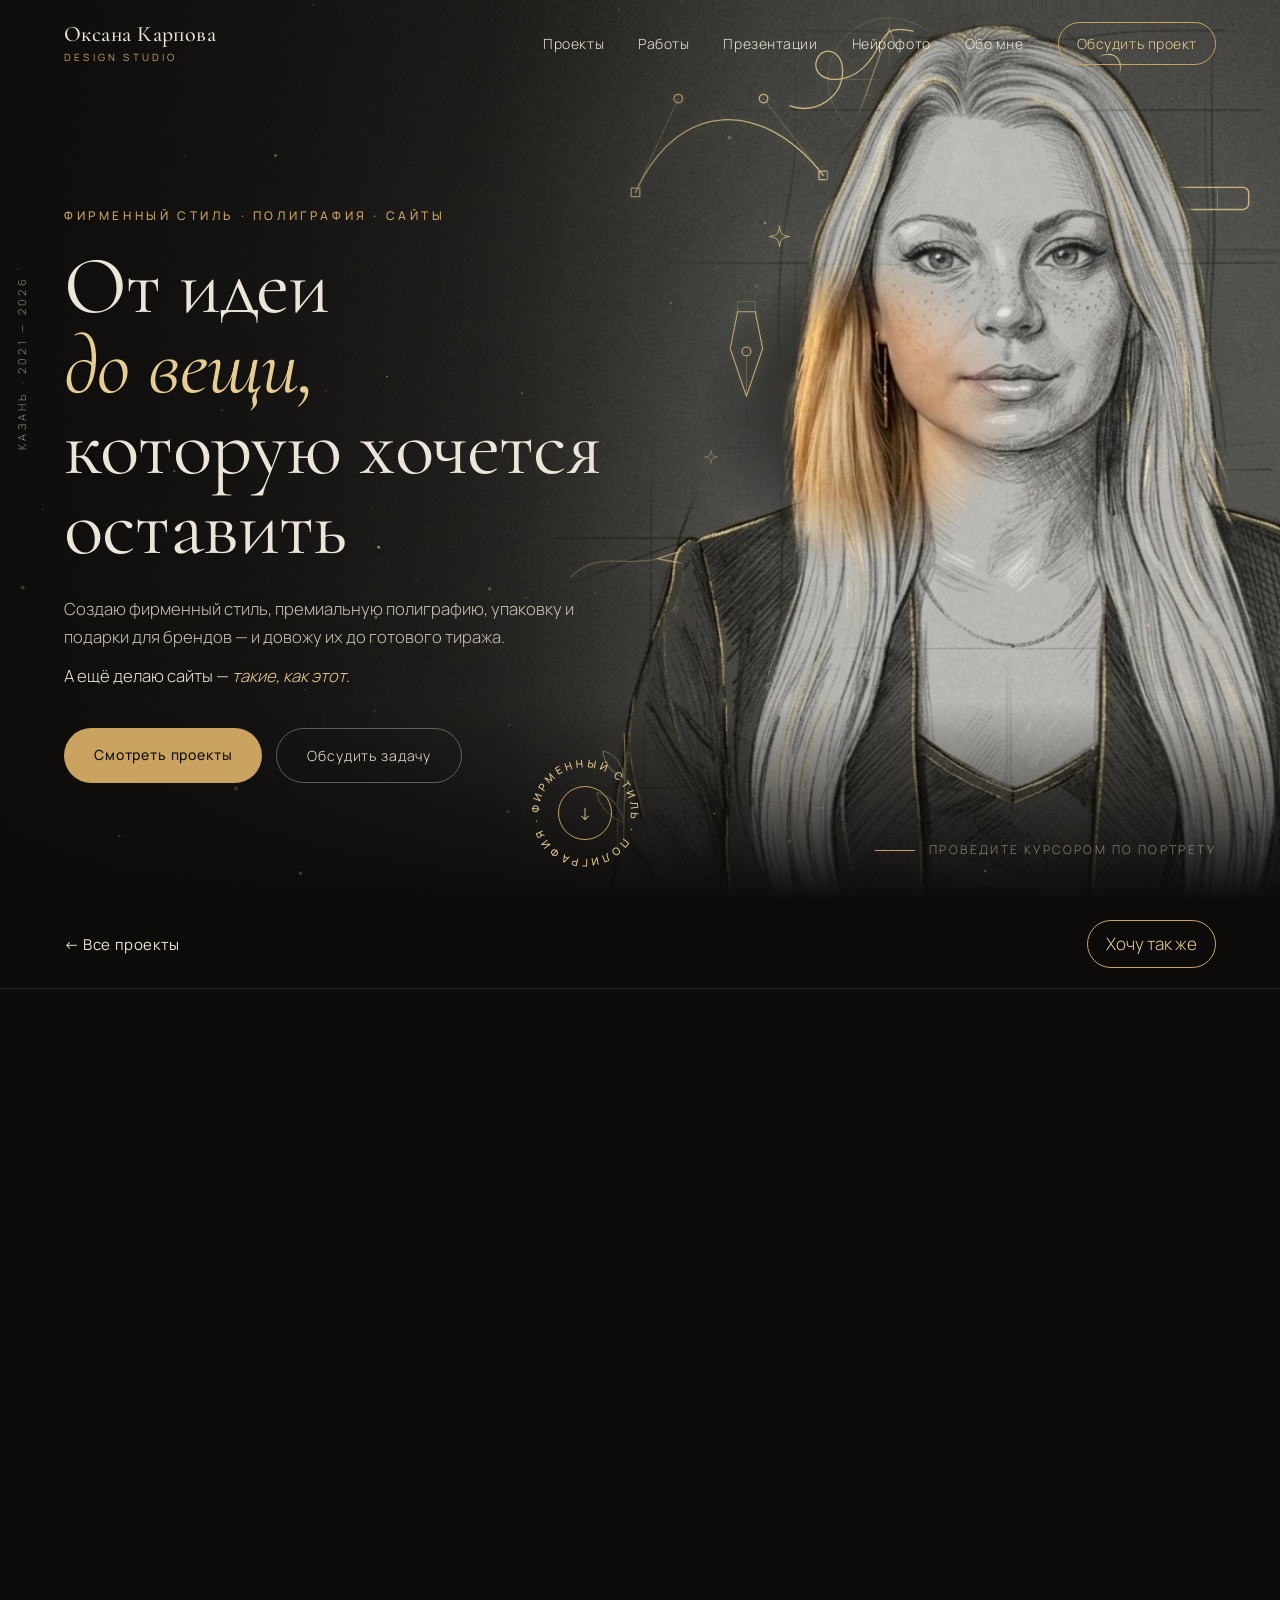
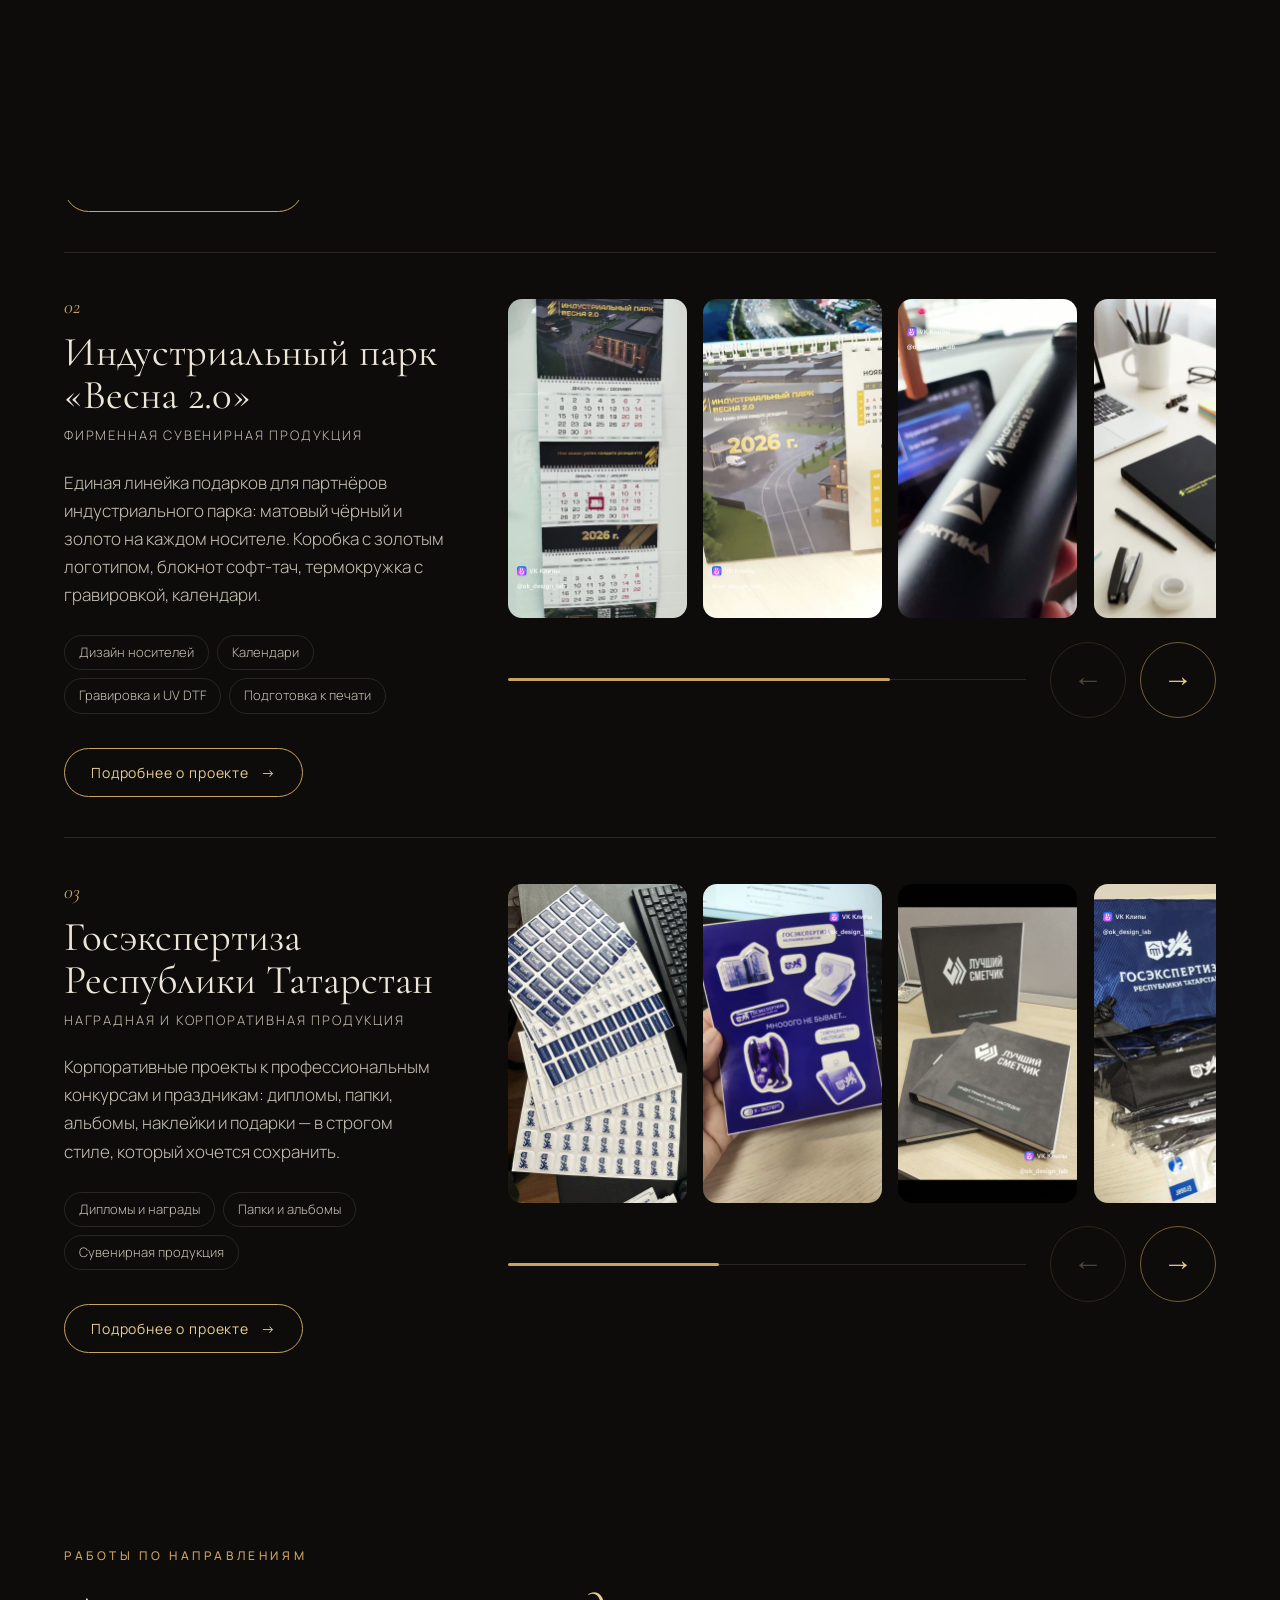
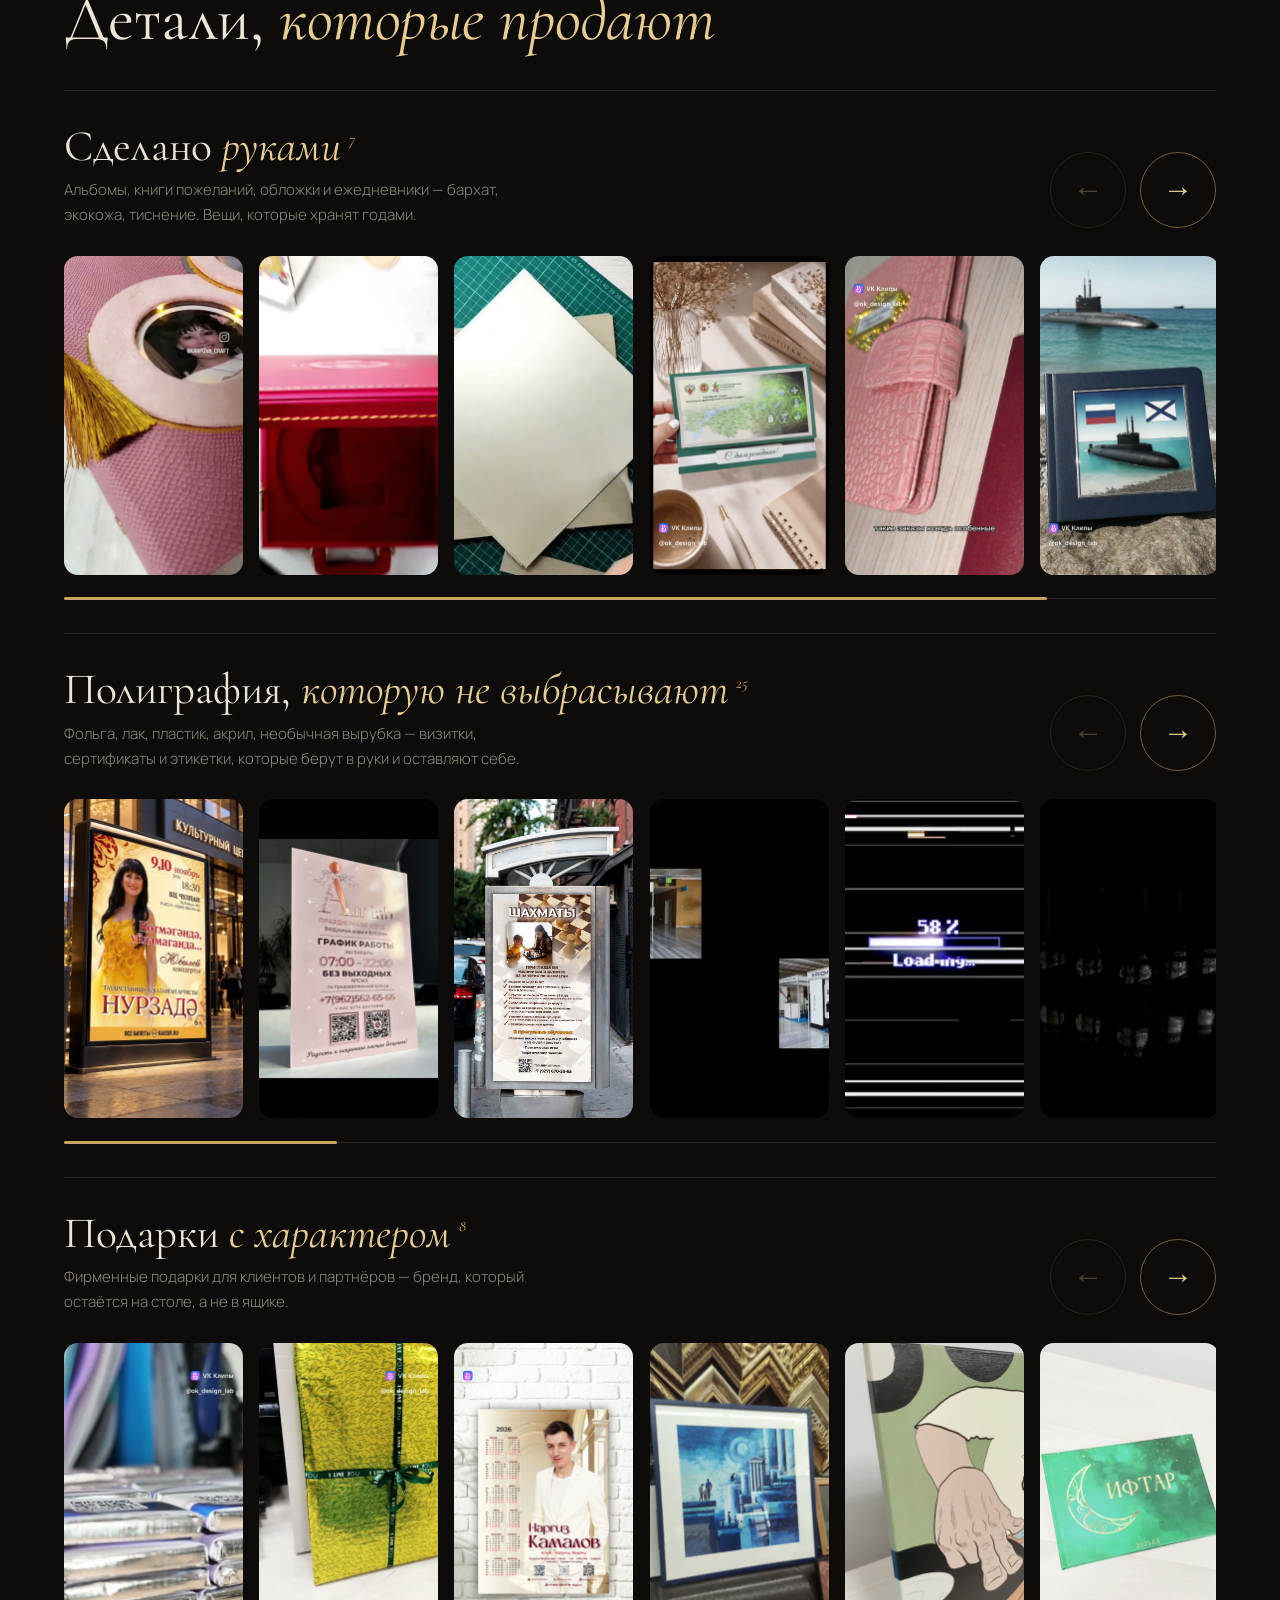
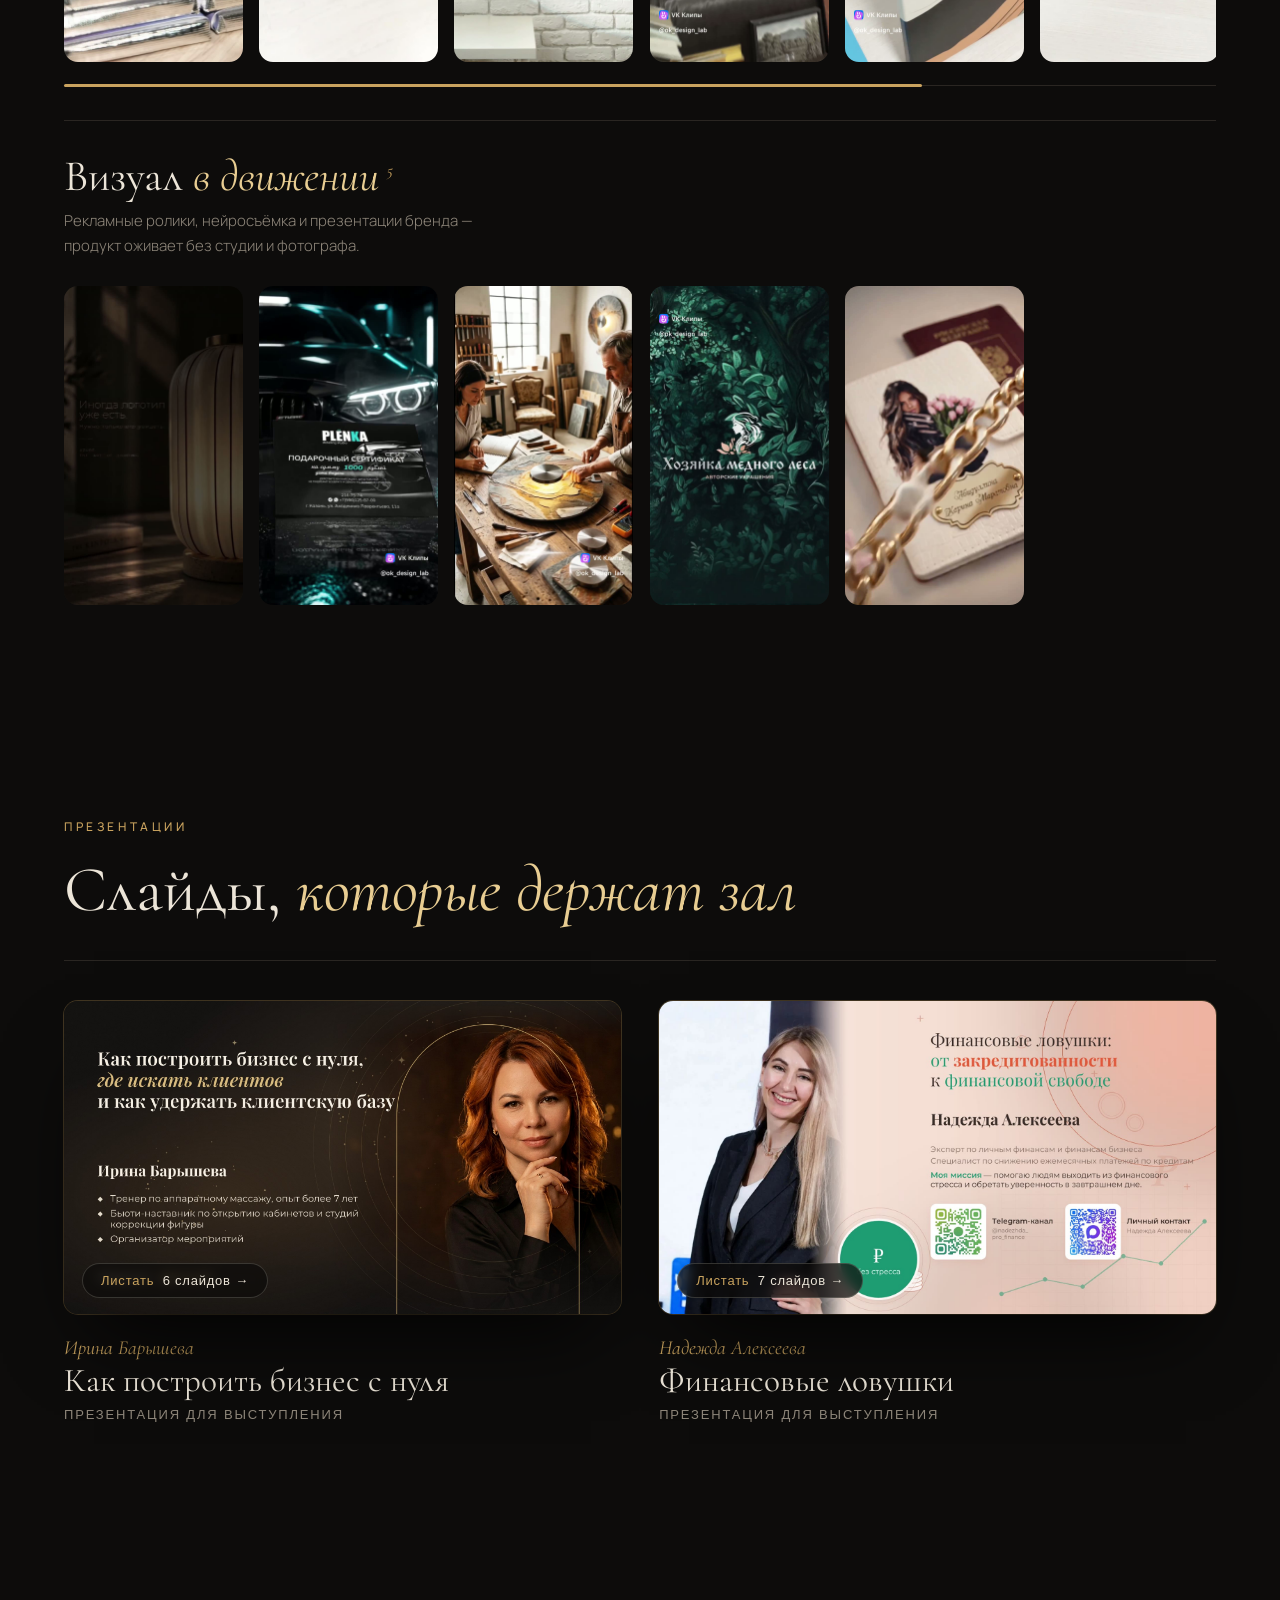
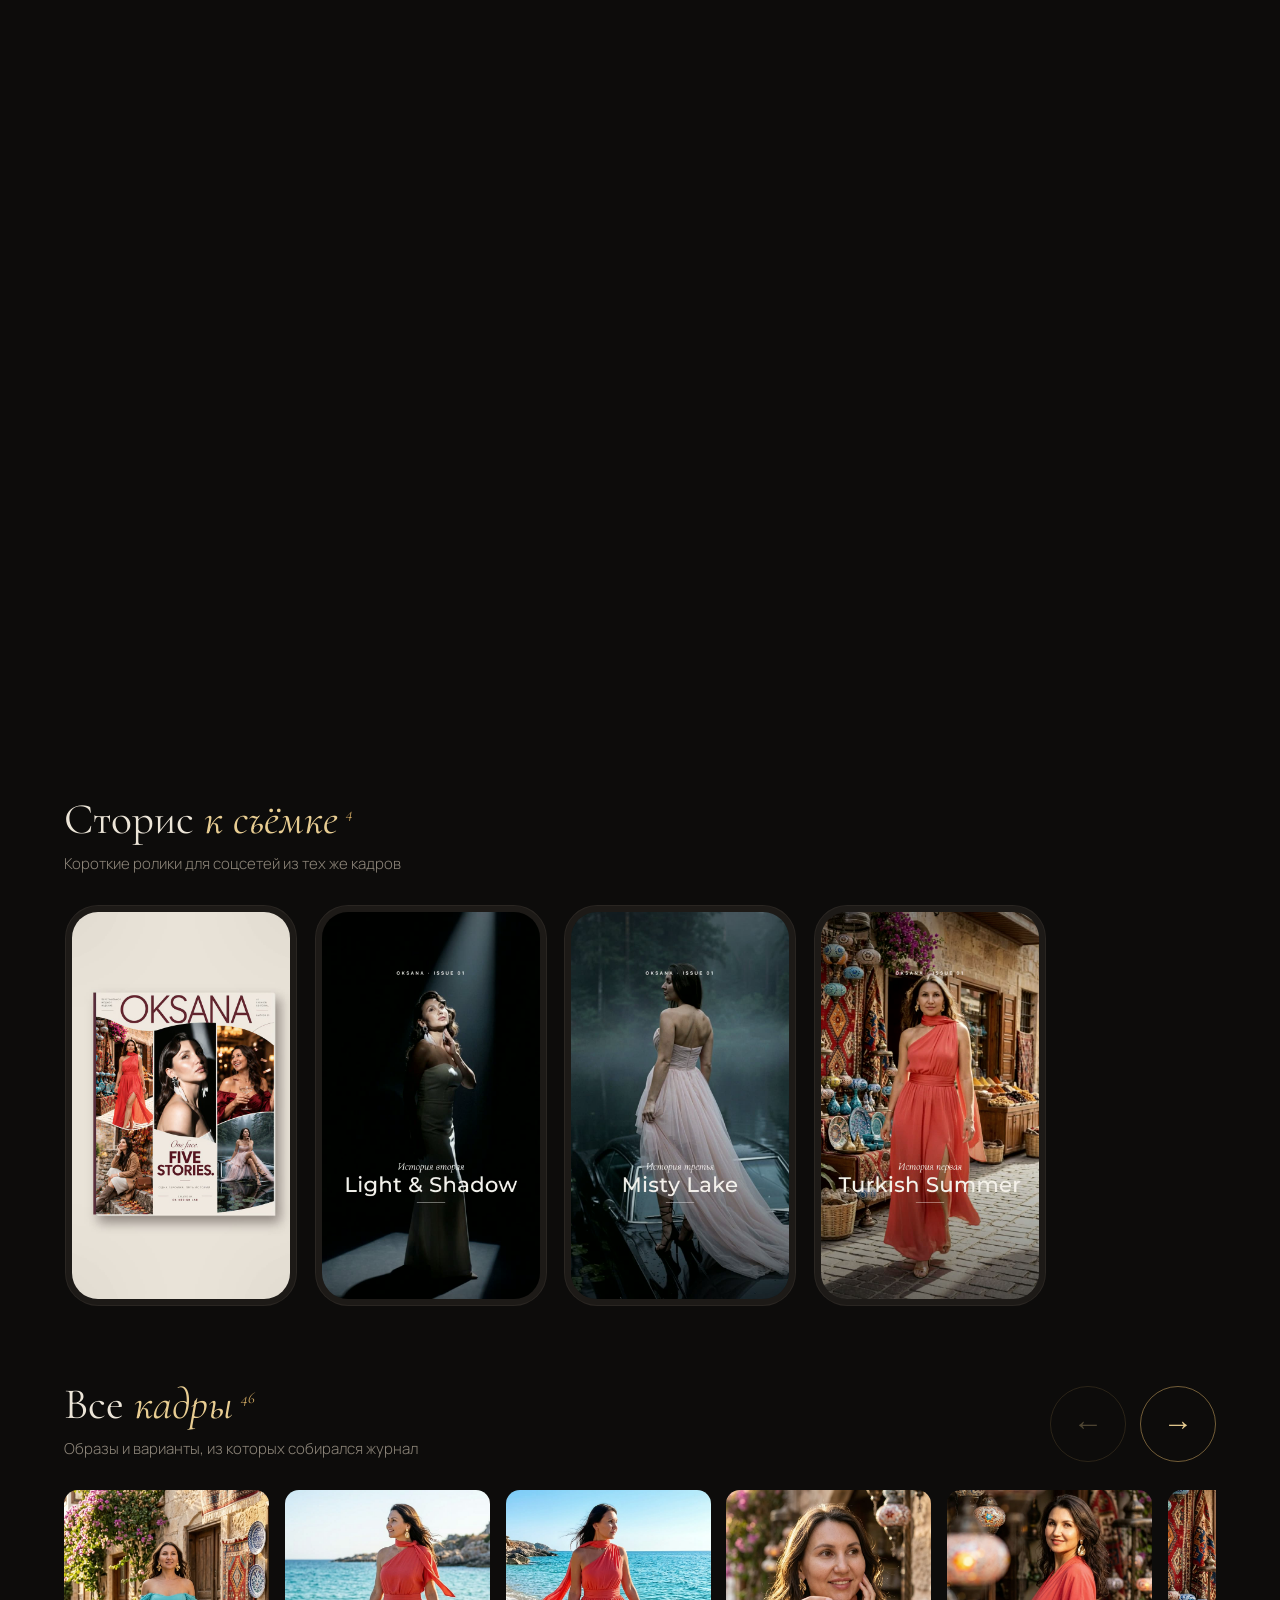
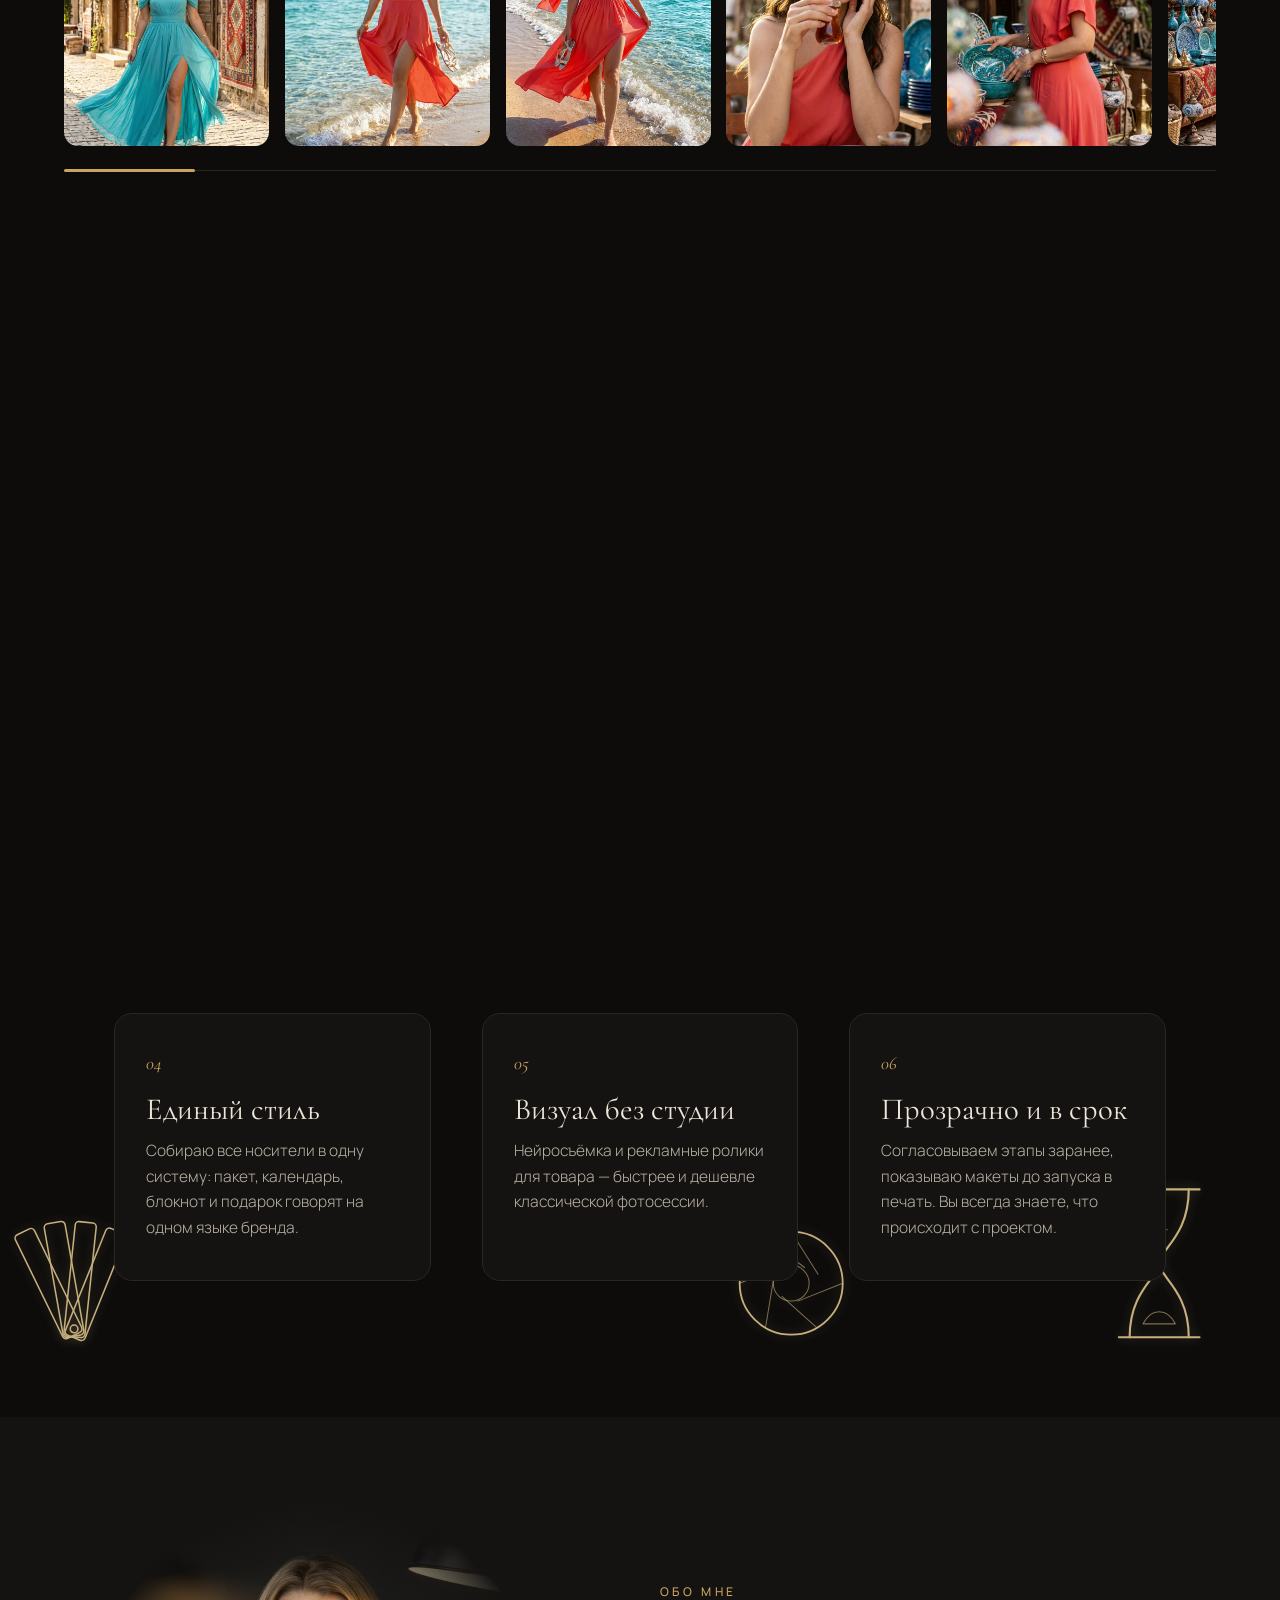
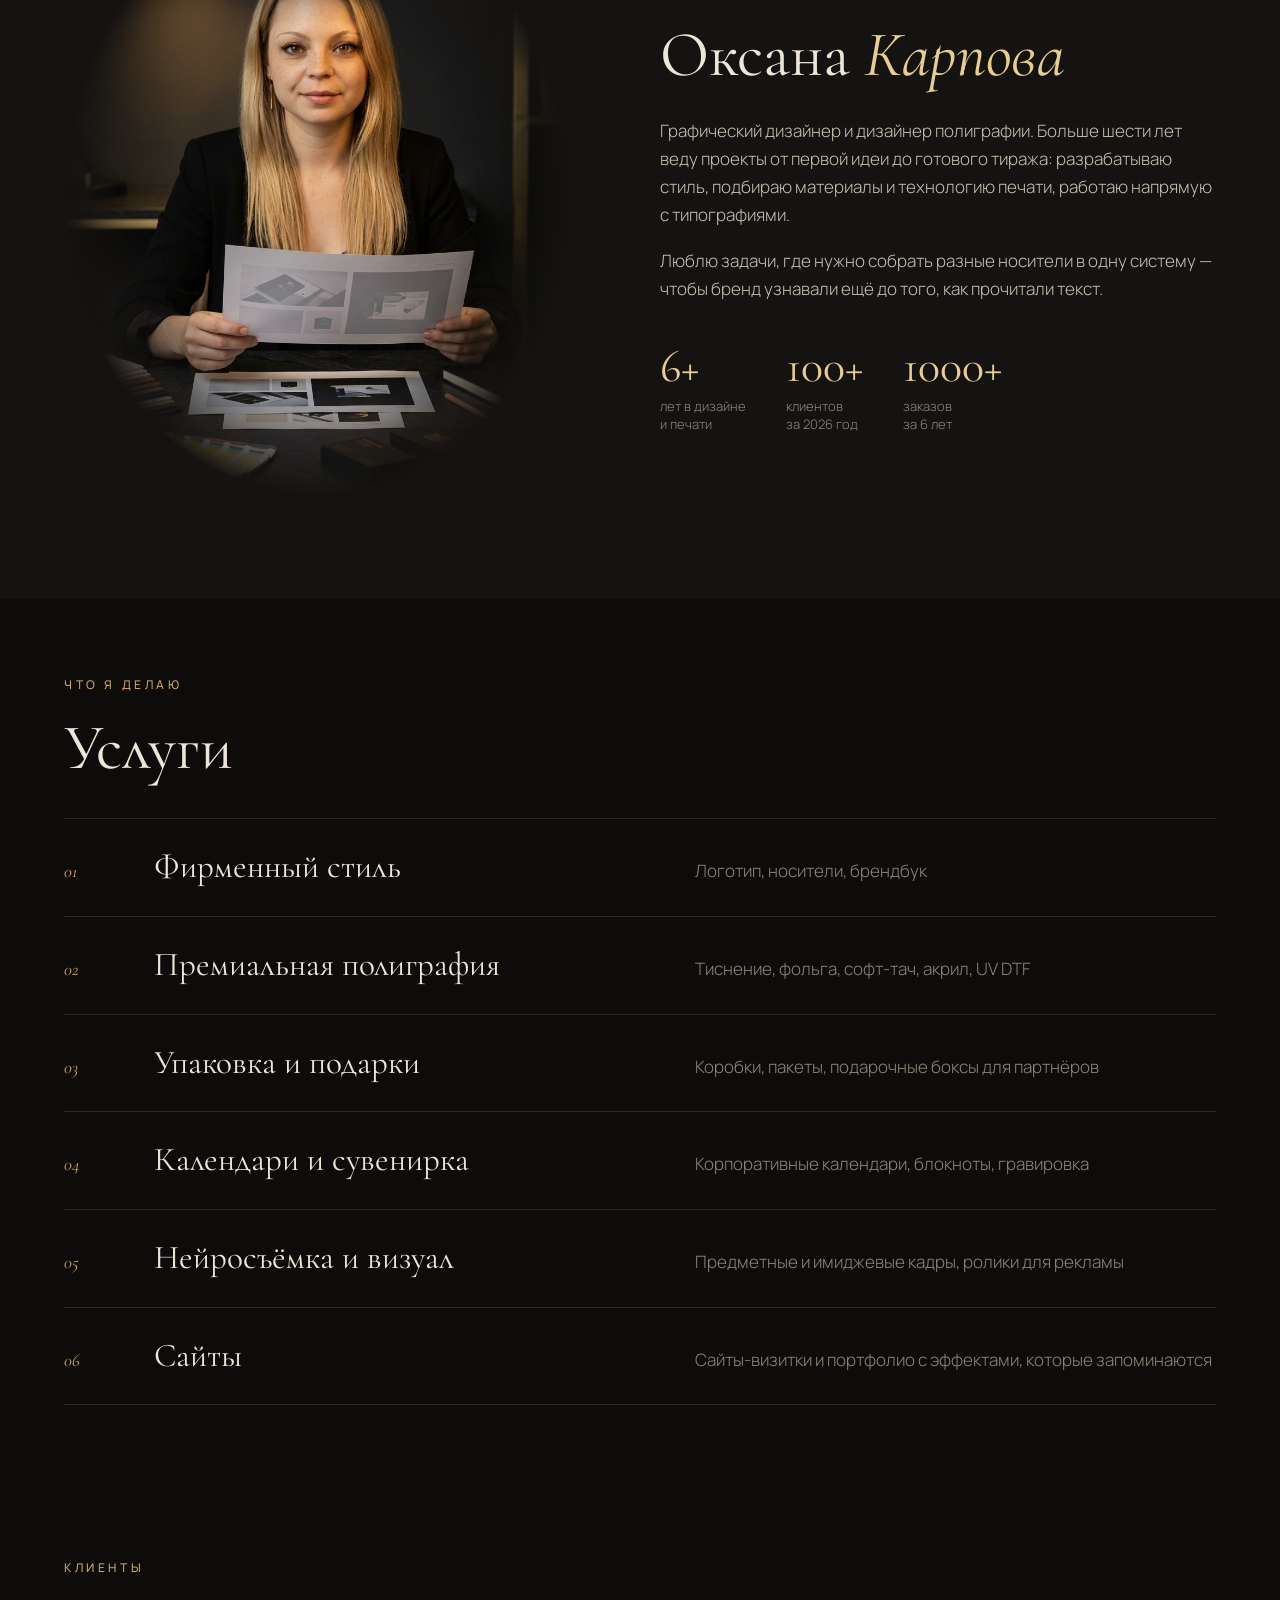
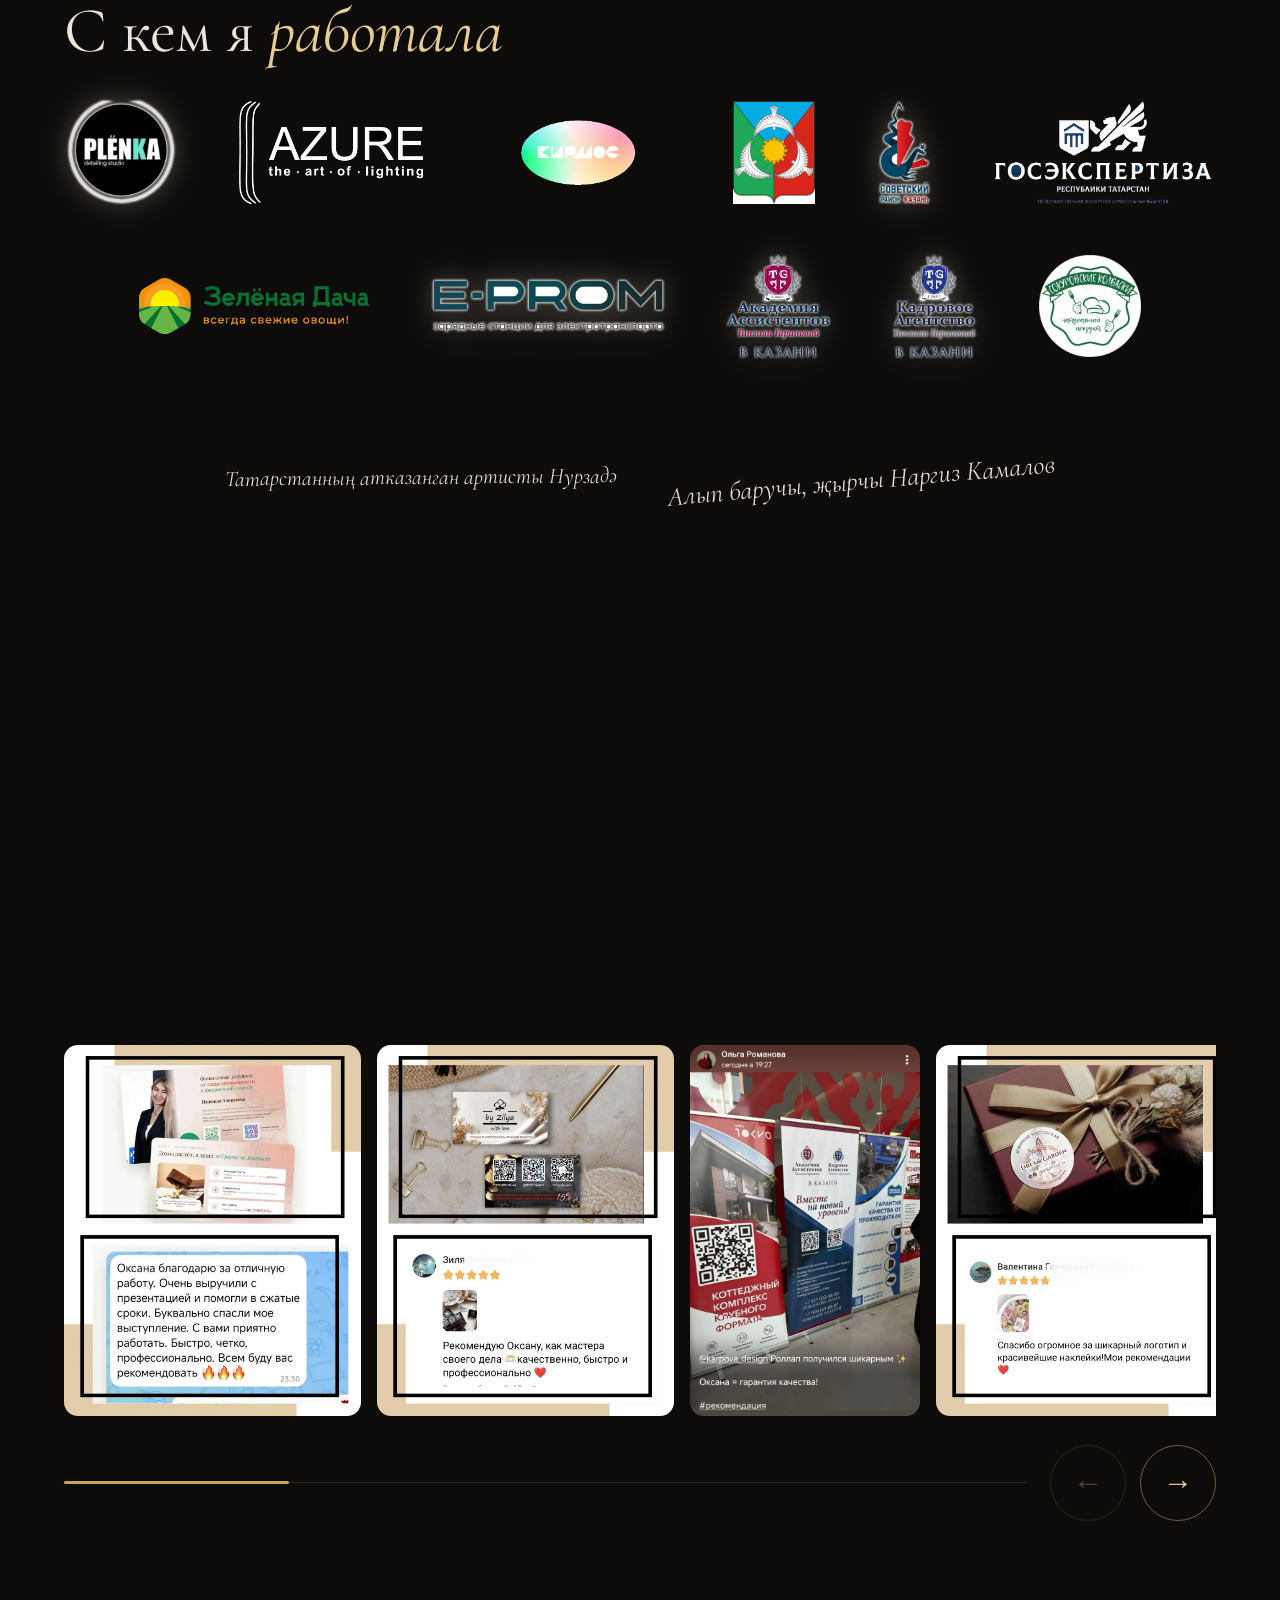
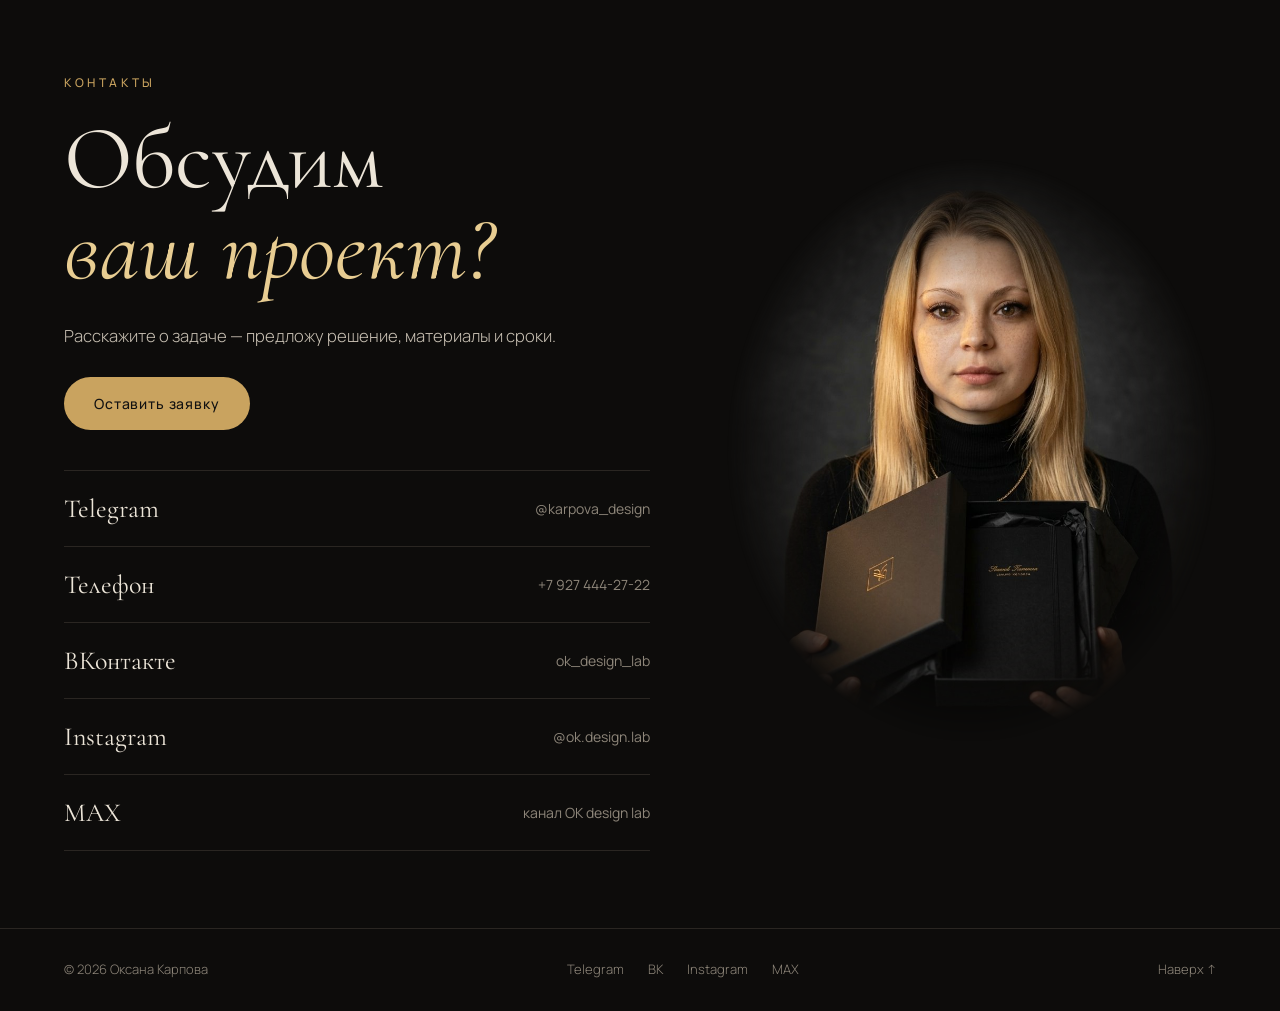
==== commit 504e9117: "Обновление сайта 31.10.2026 13:00" ====
--- a/index.html
+++ b/index.html
@@ -46,6 +46,7 @@
     <a href="#cases">Проекты</a>
     <a href="#gallery">Работы</a>
     <a href="#decks">Презентации</a>
+    <a href="#neuro">Нейрофото</a>
     <a href="#about">Обо мне</a>
     <a href="#contacts" class="nav-cta">Обсудить проект</a>
   </nav>
@@ -128,6 +129,30 @@
   <div id="deck-list"></div>
 </section>
 
+<section class="section neuro" id="neuro">
+  <div class="section-head">
+    <p class="eyebrow reveal">Нейрофотосессия</p>
+    <h2 class="reveal">Журнал <em>без студии</em></h2>
+    <p class="lead neuro-lead reveal">Фотосессия для Оксаны Федоровой целиком в нейросети: пять образов, от турецкого лета до осенней истории, свёрстаны в журнал OKSANA. Сделала и сторис к каждой съёмке. Студия, фотограф и визажист не понадобились.</p>
+  </div>
+  <div class="neuro-block reveal">
+    <div class="cat-head"><div><h3>Журнал <em>OKSANA</em><sup data-n="Нейрофото — журнал"></sup></h3><p>Обложка, пять образов и финальная страница</p></div><div class="cat-arrows"><button class="prev" aria-label="Назад">←</button><button class="next" aria-label="Вперёд">→</button></div></div>
+    <div class="track neuro-mag" data-folder="Нейрофото — журнал"></div>
+    <div class="cat-progress"><i></i></div>
+  </div>
+  <div class="neuro-block reveal">
+    <div class="cat-head"><div><h3>Сторис <em>к съёмке</em><sup data-n="Нейрофото — ролики"></sup></h3><p>Короткие ролики для соцсетей из тех же кадров</p></div><div class="cat-arrows"><button class="prev" aria-label="Назад">←</button><button class="next" aria-label="Вперёд">→</button></div></div>
+    <div class="track neuro-stories" data-folder="Нейрофото — ролики"></div>
+    <div class="cat-progress"><i></i></div>
+  </div>
+  <div class="neuro-block reveal">
+    <div class="cat-head"><div><h3>Все <em>кадры</em><sup data-n="Нейрофото — фото"></sup></h3><p>Образы и варианты, из которых собирался журнал</p></div><div class="cat-arrows"><button class="prev" aria-label="Назад">←</button><button class="next" aria-label="Вперёд">→</button></div></div>
+    <div class="track neuro-photos" data-folder="Нейрофото — фото"></div>
+    <div class="cat-progress"><i></i></div>
+  </div>
+  <div class="neuro-cta reveal"><a href="#lead" class="btn btn-gold open-lead">Хочу такую фотосессию</a></div>
+</section>
+
 <section class="section why" id="why">
   <div class="section-head">
     <p class="eyebrow reveal">6 причин работать вместе</p>
--- a/style.css
+++ b/style.css
@@ -270,7 +270,7 @@
 .deck-count { position: absolute; right: 18px; bottom: 14px; padding: 5px 12px; border-radius: 30px; background: rgba(13,12,11,.6);
   font-size: 12px; letter-spacing: .12em; color: var(--muted); }
 .deck-count b { color: var(--gold); font-weight: 500; }
-.deck-thumbs { display: grid; grid-template-columns: repeat(6, 1fr); gap: 10px; margin-top: 14px; }
+.deck-thumbs { display: grid; grid-template-columns: repeat(var(--n, 6), 1fr); gap: 10px; margin-top: 14px; }
 .deck-thumbs button { padding: 0; border: 0; border-radius: 8px; overflow: hidden; aspect-ratio: 16 / 9; background: var(--bg2);
   opacity: .45; outline: 1px solid transparent; outline-offset: 2px; transition: opacity .3s, outline-color .3s; }
 .deck-thumbs button img { width: 100%; height: 100%; object-fit: cover; display: block; }
@@ -278,6 +278,56 @@
 .deck-thumbs button.on { opacity: 1; outline-color: var(--gold); }
 @media (hover: none) { .deck-arrow { opacity: 1; width: 40px; height: 40px; } }
 @media (max-width: 600px) { .deck-thumbs { gap: 6px; } .deck-arrow { display: none; } }
+
+/* презентации: обложки-карточки */
+.deck-grid { display: grid; grid-template-columns: repeat(2, 1fr); gap: clamp(24px, 3vw, 44px); border-top: 1px solid var(--line); padding-top: 40px; }
+.deck-card { display: block; text-align: left; background: none; border: 0; padding: 0; color: inherit; cursor: pointer; }
+.deck-cover { position: relative; display: block; aspect-ratio: 16 / 9; border-radius: 14px; overflow: hidden; background: var(--bg2);
+  box-shadow: 0 40px 80px -30px rgba(0,0,0,.9), 0 0 0 1px rgba(201,163,95,.28); transition: box-shadow .5s, transform .6s cubic-bezier(.2,.7,.2,1); }
+.deck-cover img { width: 100%; height: 100%; object-fit: cover; display: block; transition: transform 1s cubic-bezier(.2,.7,.2,1), filter .6s; }
+.deck-open { position: absolute; left: 18px; bottom: 16px; padding: 9px 18px; border-radius: 30px; background: rgba(13,12,11,.72); backdrop-filter: blur(6px);
+  font-size: 13px; letter-spacing: .06em; color: var(--ink); border: 1px solid rgba(236,229,216,.18); transition: background .4s, color .4s, border-color .4s; }
+.deck-open b { color: var(--gold); font-weight: 500; margin-right: 4px; transition: color .4s; }
+.deck-card:hover .deck-cover, .deck-card:focus-visible .deck-cover { transform: translateY(-6px); box-shadow: 0 50px 90px -30px rgba(0,0,0,.95), 0 0 0 1px var(--gold); }
+.deck-card:hover .deck-cover img { transform: scale(1.035); }
+.deck-card:hover .deck-open { background: var(--gold); color: #111; border-color: var(--gold); }
+.deck-card:hover .deck-open b { color: #111; }
+.deck-card:focus-visible { outline: none; }
+.deck-meta { display: flex; flex-direction: column; gap: 4px; margin-top: 22px; }
+.deck-title { font: 400 clamp(26px, 2.6vw, 38px)/1.05 var(--serif); }
+.deck-meta .case-tag { margin: 4px 0 0; }
+@media (max-width: 800px) { .deck-grid { grid-template-columns: 1fr; } }
+
+/* окно презентации */
+.deck-modal { position: fixed; inset: 0; z-index: 1000; background: rgba(8,7,6,.96); overflow-y: auto; opacity: 0; pointer-events: none; transition: opacity .4s; }
+.deck-modal.open { opacity: 1; pointer-events: auto; }
+.dm-inner { display: grid; grid-template-columns: 1fr minmax(260px, 340px); gap: clamp(26px, 3.5vw, 56px); align-items: start;
+  max-width: 1500px; margin: 0 auto; padding: 80px var(--pad) 50px; transform: translateY(24px); transition: transform .6s cubic-bezier(.2,.7,.2,1); }
+.deck-modal.open .dm-inner { transform: none; }
+.dm-close { z-index: 2; position: fixed; }
+.dm-info { position: static; }
+.dm-info h3 { font: 400 clamp(30px, 3vw, 44px)/1.05 var(--serif); margin: 10px 0 8px; }
+.dm-review { margin-top: 30px; padding: 22px 24px; border-radius: 14px; background: var(--bg2); border: 1px solid rgba(201,163,95,.25);
+  font: italic 400 19px/1.4 var(--serif); color: var(--ink); }
+.dm-review .q { display: block; font: italic 70px/0.5 var(--serif); color: var(--gold); height: 26px; }
+.dm-review cite { display: block; margin-top: 12px; font: 400 13px var(--sans); font-style: normal; letter-spacing: .08em; color: var(--muted); }
+@media (max-width: 900px) { .dm-inner { grid-template-columns: 1fr; padding-top: 70px; } }
+
+/* отзыв-цитата */
+.quote-list { display: grid; gap: 30px; margin-bottom: 50px; }
+.quote { position: relative; margin: 0; padding: clamp(34px, 4vw, 60px) clamp(26px, 5vw, 80px); border-radius: 22px; overflow: hidden;
+  background: radial-gradient(120% 140% at 0% 0%, rgba(201,163,95,.13), transparent 55%), var(--bg2); border: 1px solid rgba(201,163,95,.28); }
+.quote-mark { position: absolute; right: clamp(20px, 4vw, 60px); top: -10px; font: italic 260px/1 var(--serif); color: var(--gold); opacity: .16; pointer-events: none; }
+.quote blockquote { position: relative; font: 400 clamp(24px, 2.4vw, 36px)/1.3 var(--serif); color: var(--ink); max-width: 980px; }
+.quote blockquote em { color: var(--gold); }
+.quote figcaption { display: flex; align-items: center; gap: 16px; flex-wrap: wrap; margin-top: 32px; padding-top: 26px; border-top: 1px solid var(--line); }
+.quote figcaption img { width: 58px; height: 58px; border-radius: 50%; object-fit: cover; box-shadow: 0 0 0 2px var(--bg2), 0 0 0 3px var(--gold); }
+.quote figcaption b { display: block; font: 500 16px var(--sans); }
+.quote figcaption small { display: block; font-size: 13px; color: var(--muted); margin-top: 2px; }
+.quote-shot { margin-left: auto; background: none; border: 1px solid var(--line); border-radius: 30px; padding: 9px 18px; color: #c8c0b3; font: 13px var(--sans);
+  transition: border-color .3s, color .3s; }
+.quote-shot:hover { border-color: var(--gold); color: var(--gold); }
+@media (max-width: 600px) { .quote-shot { margin-left: 0; } }
 
 /* преимущества */
 .why-grid { display: grid; grid-template-columns: repeat(3, 1fr); gap: clamp(40px, 4vw, 64px); padding: 70px 50px 60px; }
@@ -473,7 +523,7 @@
   .logo-wall { gap: 22px 30px; }
   .logo-item { height: 54px; } .logo-item img { max-width: 150px; }
   .client-list.cloud { gap: 16px 26px; }
-  .client-list.cloud { gap: 18px 24px; }
+  .client-list.cloud { gap: 18px 24px; }
   .client-list.cloud li { font-size: calc(var(--fs, 26px) * .68); max-width: 100%; transform: rotate(calc(var(--rot, 0deg) * .5)); }
 
   /* контакты, заявка, проект */
@@ -492,7 +542,15 @@
   .project-grid figure { margin-bottom: 10px; }
   .lb-close { top: 8px; right: 14px; }
   .lb-body video, .lb-body img { max-width: 96vw; max-height: 82vh; }
-}
-/* ничего не выезжает за края экрана (графика у карточек, рисунки первого экрана) */
-html, body { overflow-x: clip; }
-.why { overflow-x: clip; }
+}
+/* ничего не выезжает за края экрана (графика у карточек, рисунки первого экрана) */
+html, body { overflow-x: clip; }
+.why { overflow-x: clip; }
+
+/* нейрофотосессия */
+.neuro-lead { max-width: 640px; margin-top: 18px; }
+.neuro-block { margin-top: clamp(36px, 4vw, 56px); }
+.neuro-mag .card { aspect-ratio: 1122 / 1402; width: clamp(240px, 24vw, 360px); }
+.neuro-stories .card { width: clamp(190px, 17vw, 260px); border-radius: 26px; box-shadow: 0 0 0 6px #1d1a17, 0 0 0 7px var(--line); margin: 8px; }
+.neuro-photos .card { aspect-ratio: 4 / 5; width: clamp(180px, 16vw, 250px); }
+.neuro-cta { margin-top: 44px; text-align: center; }
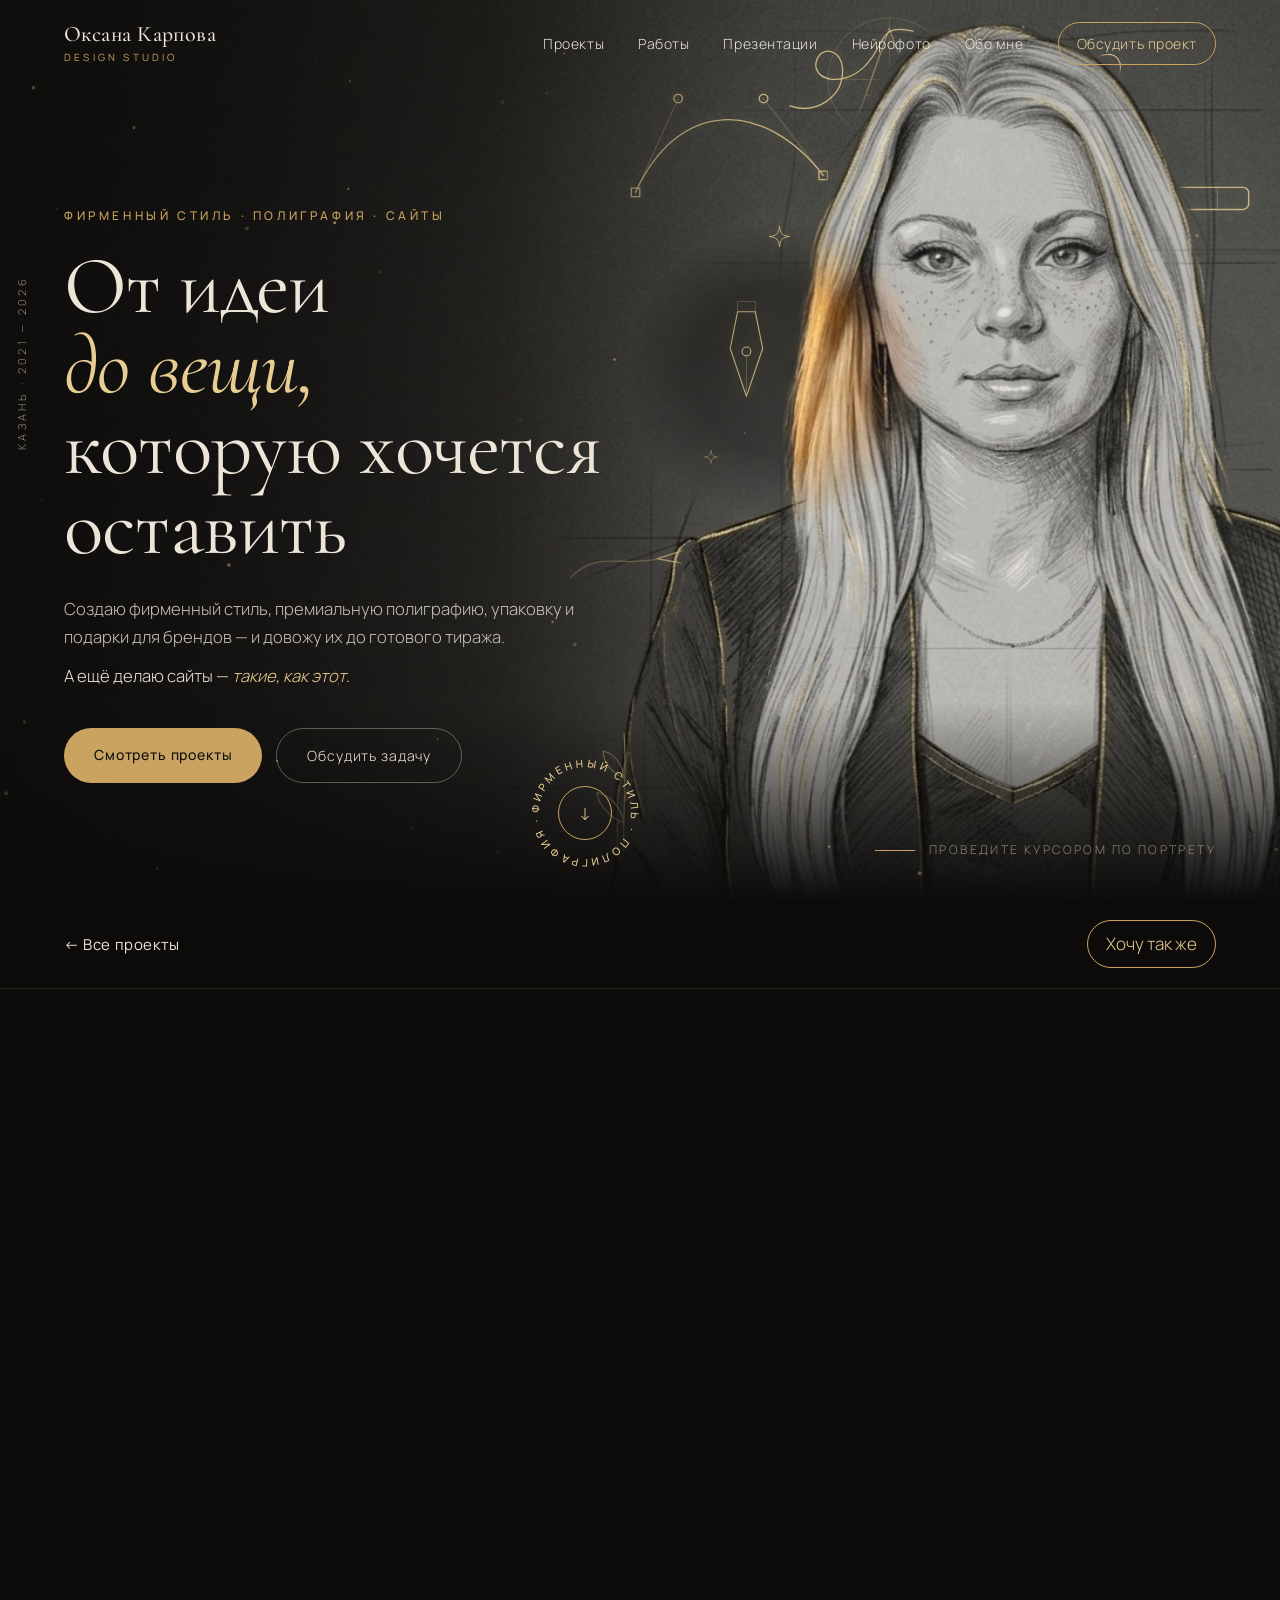
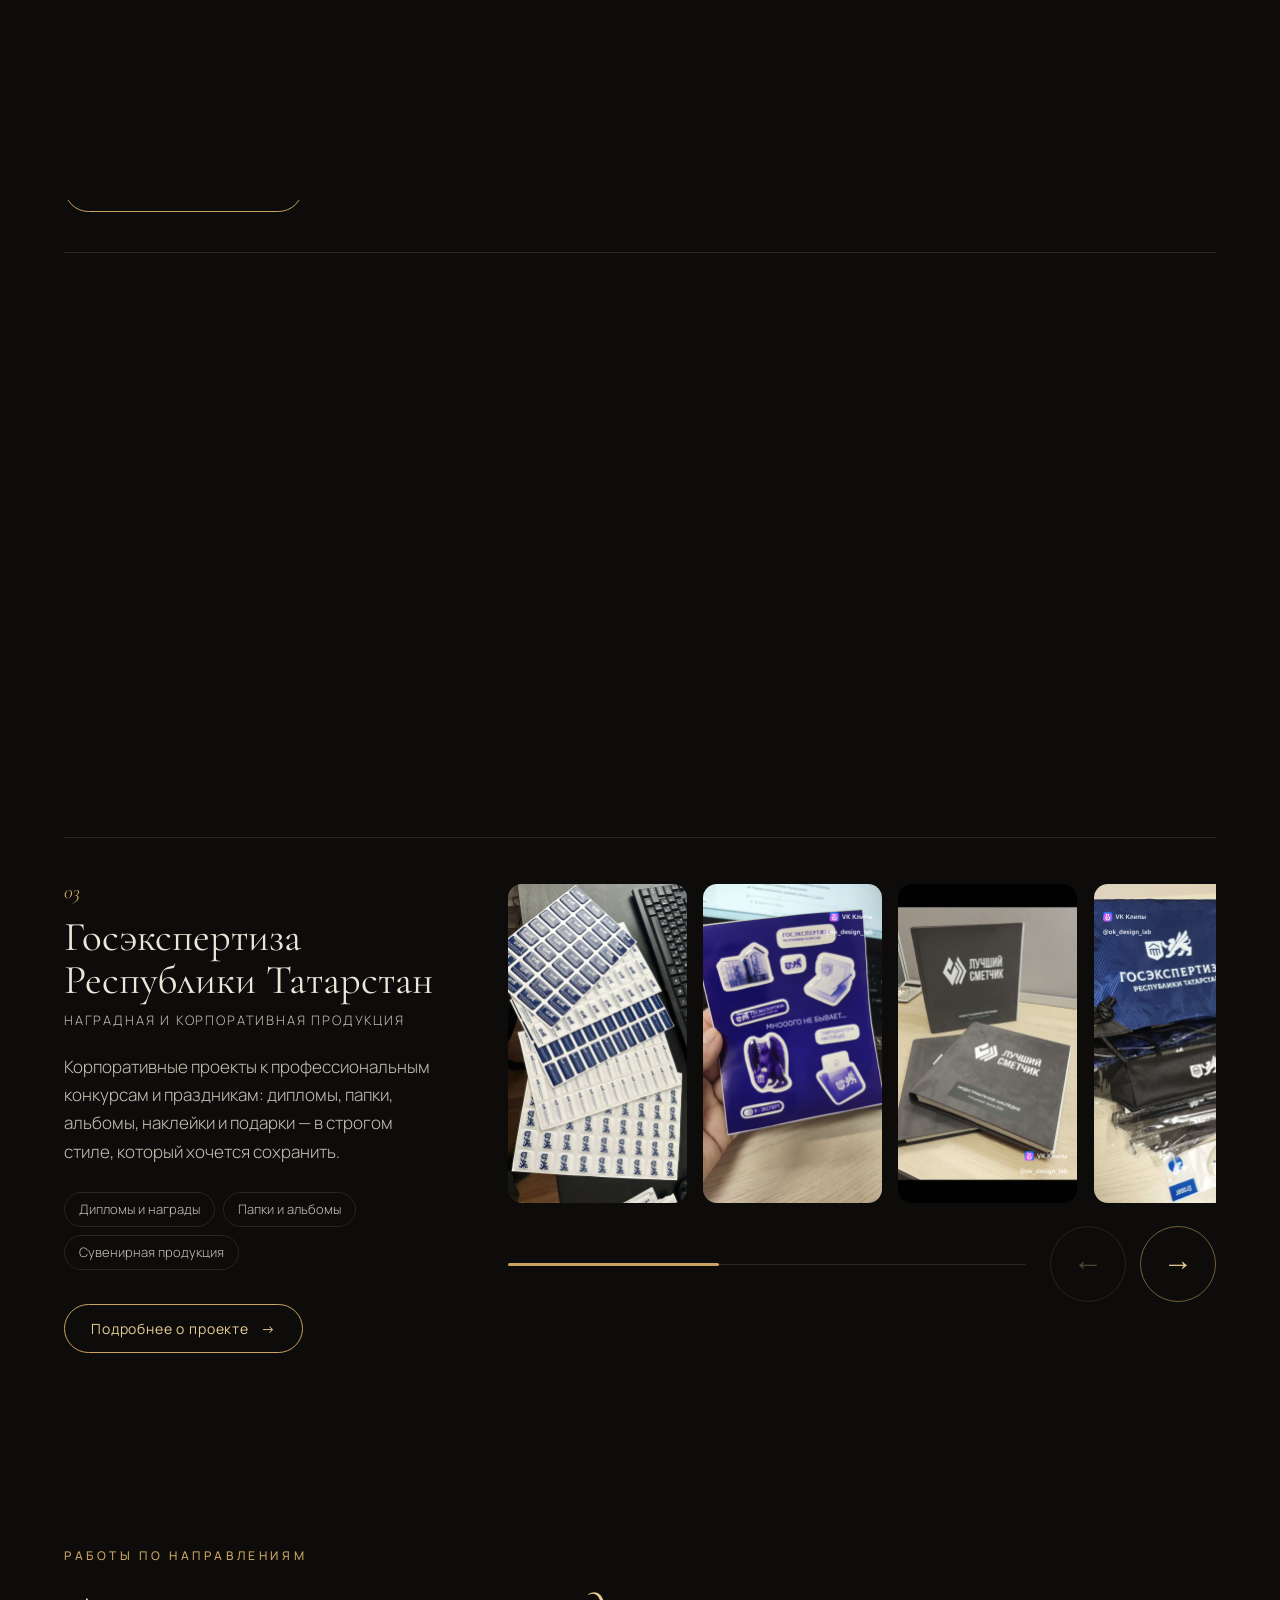
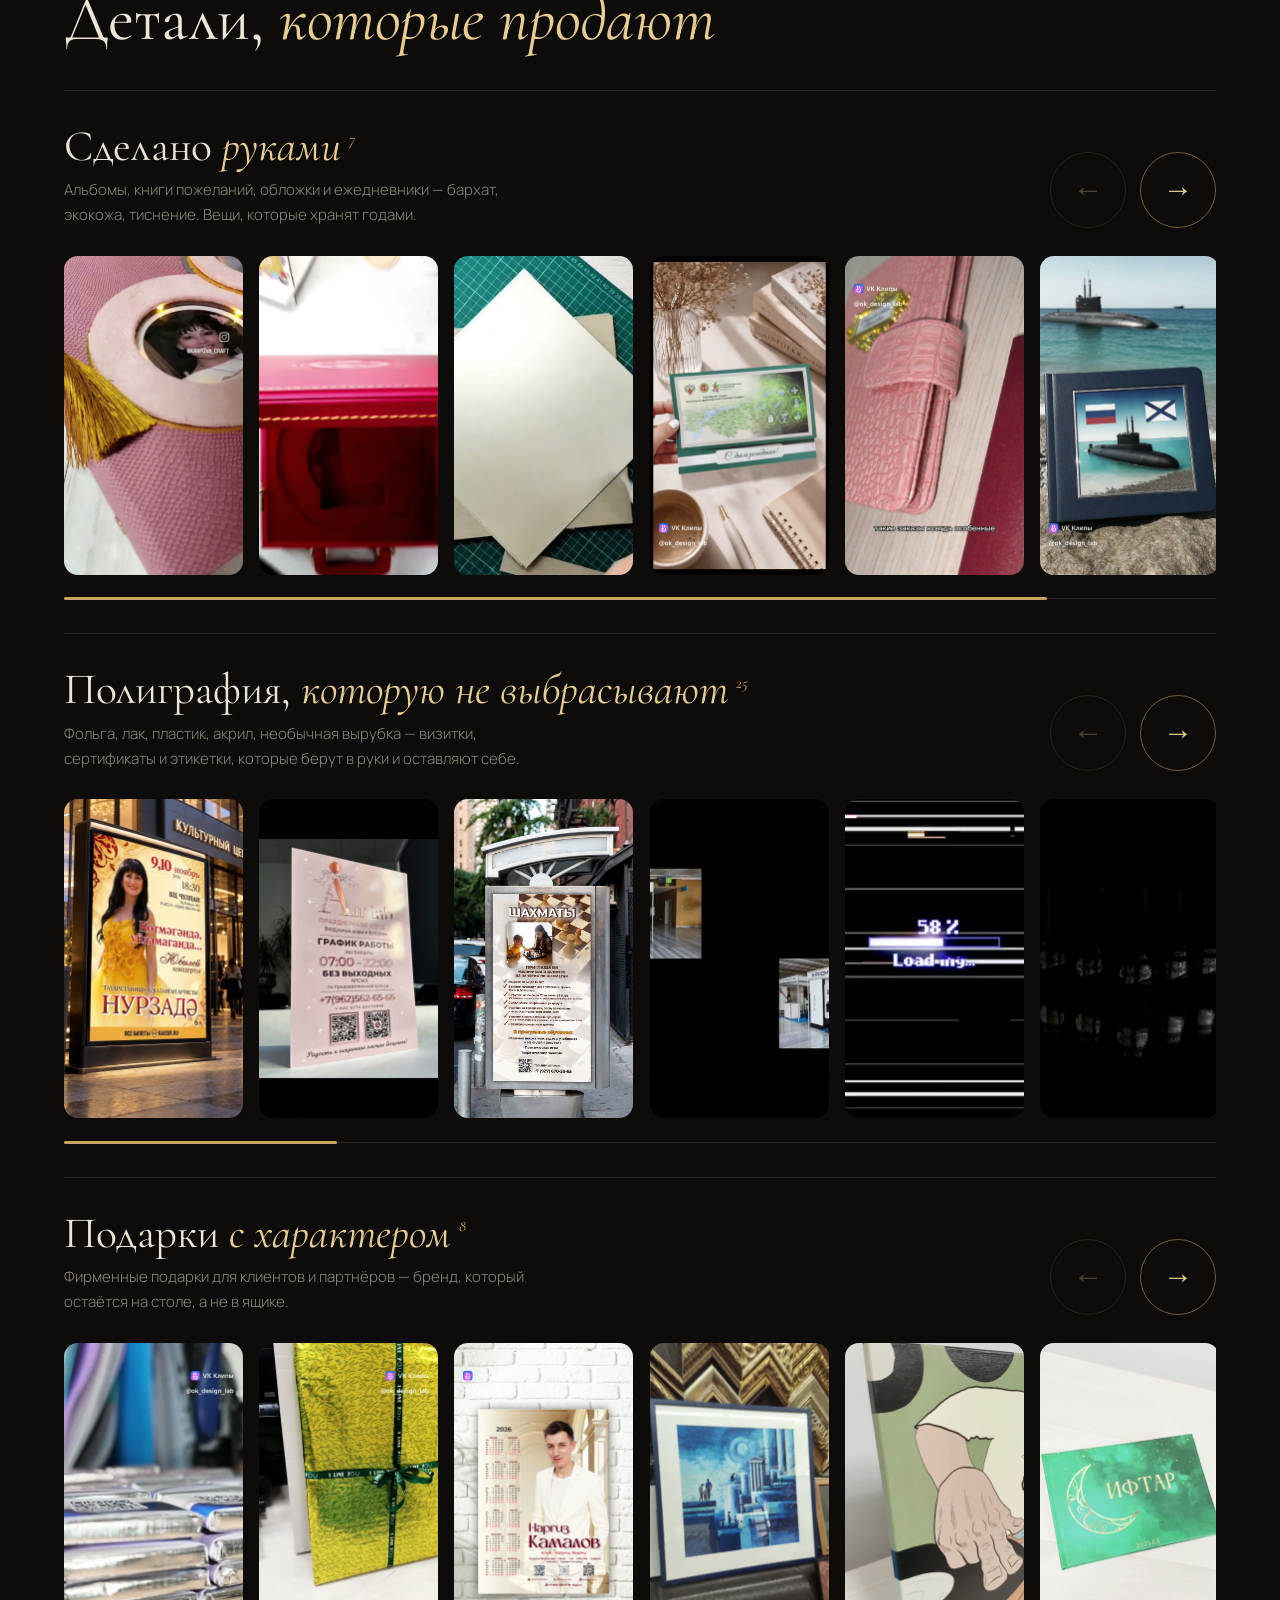
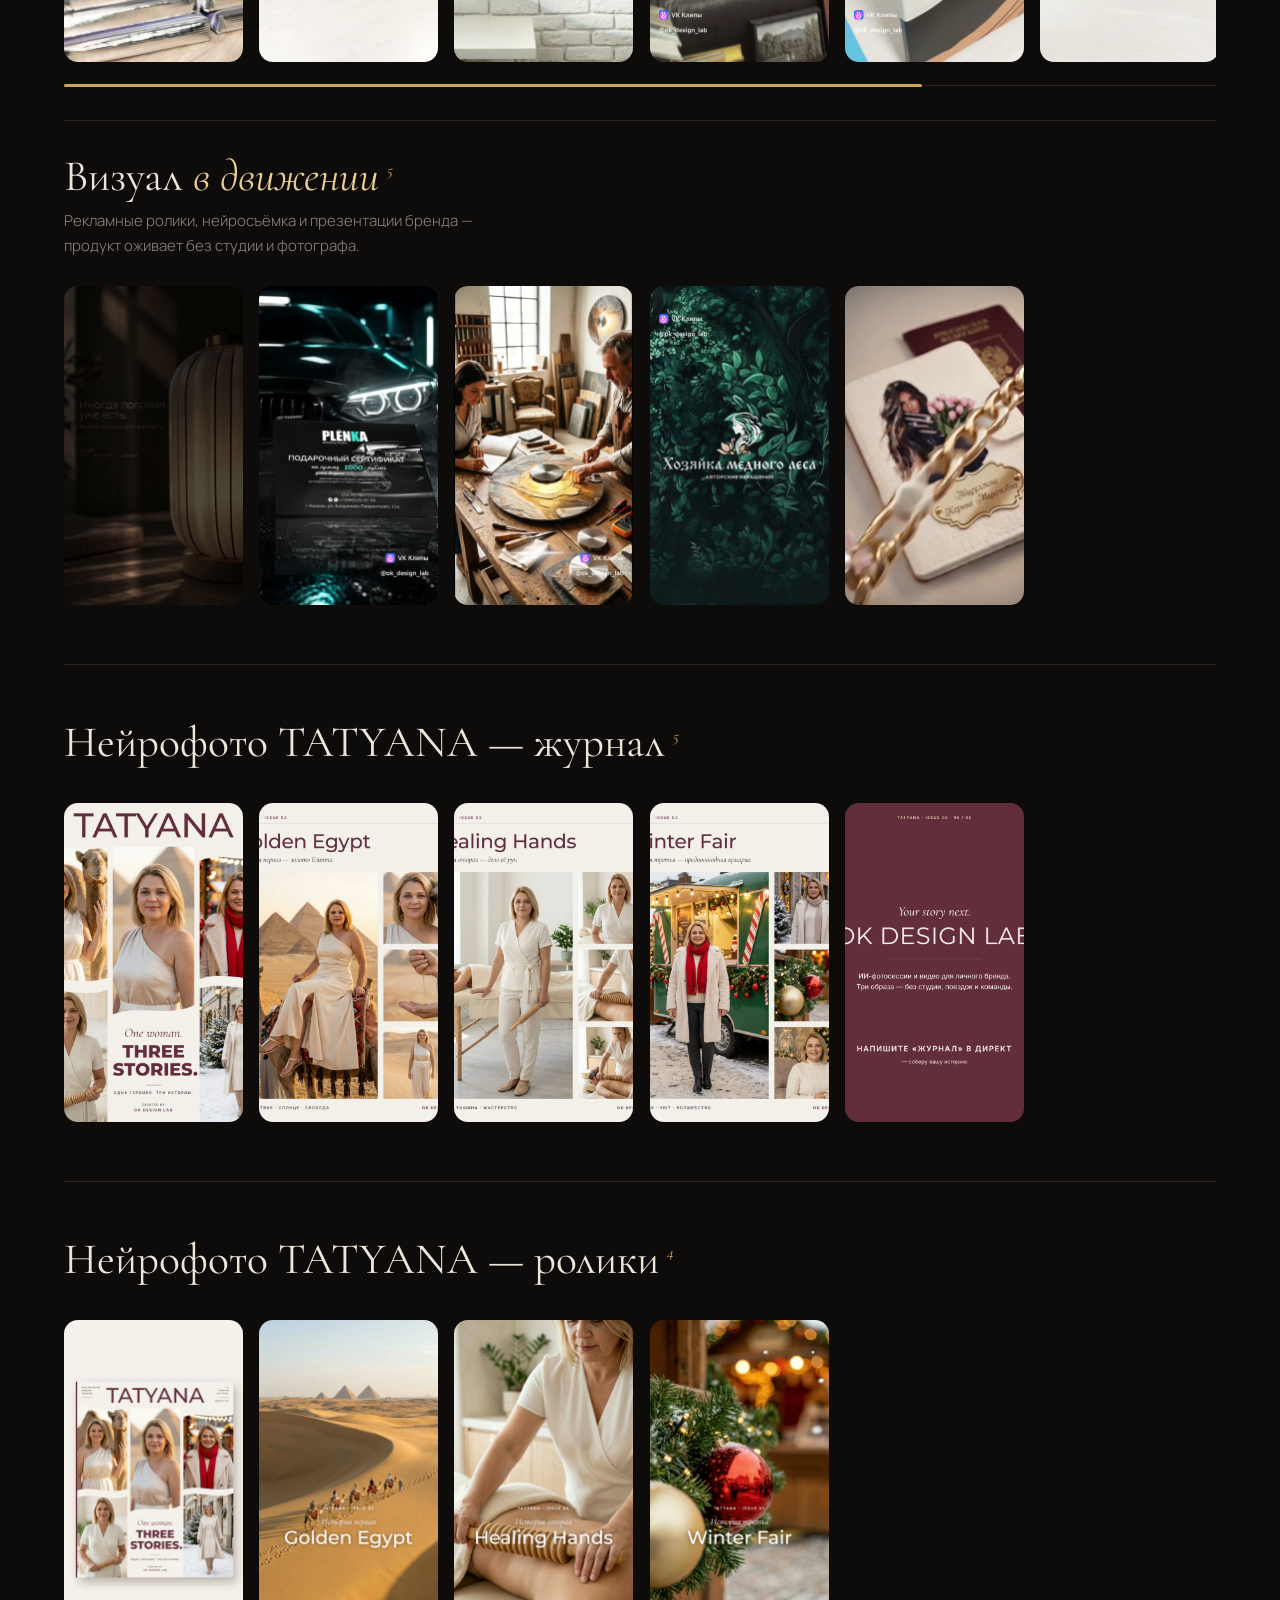
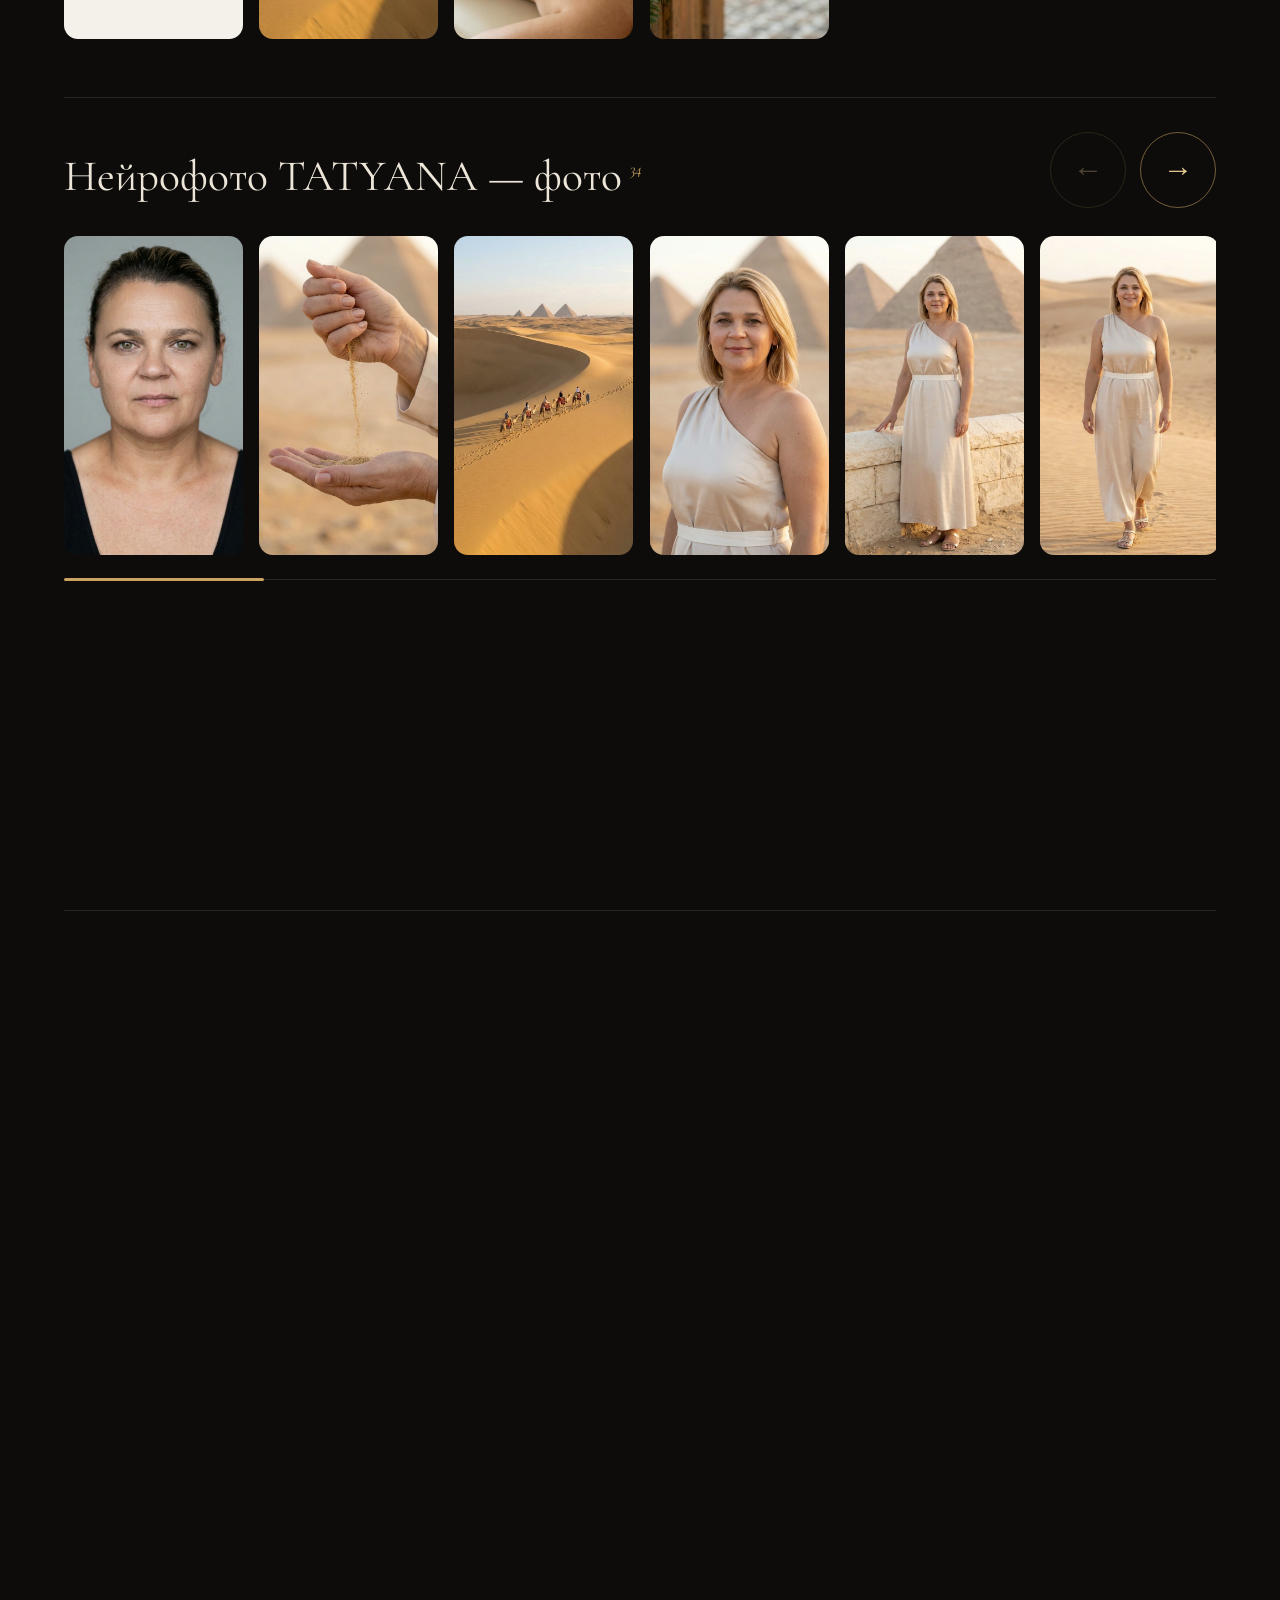
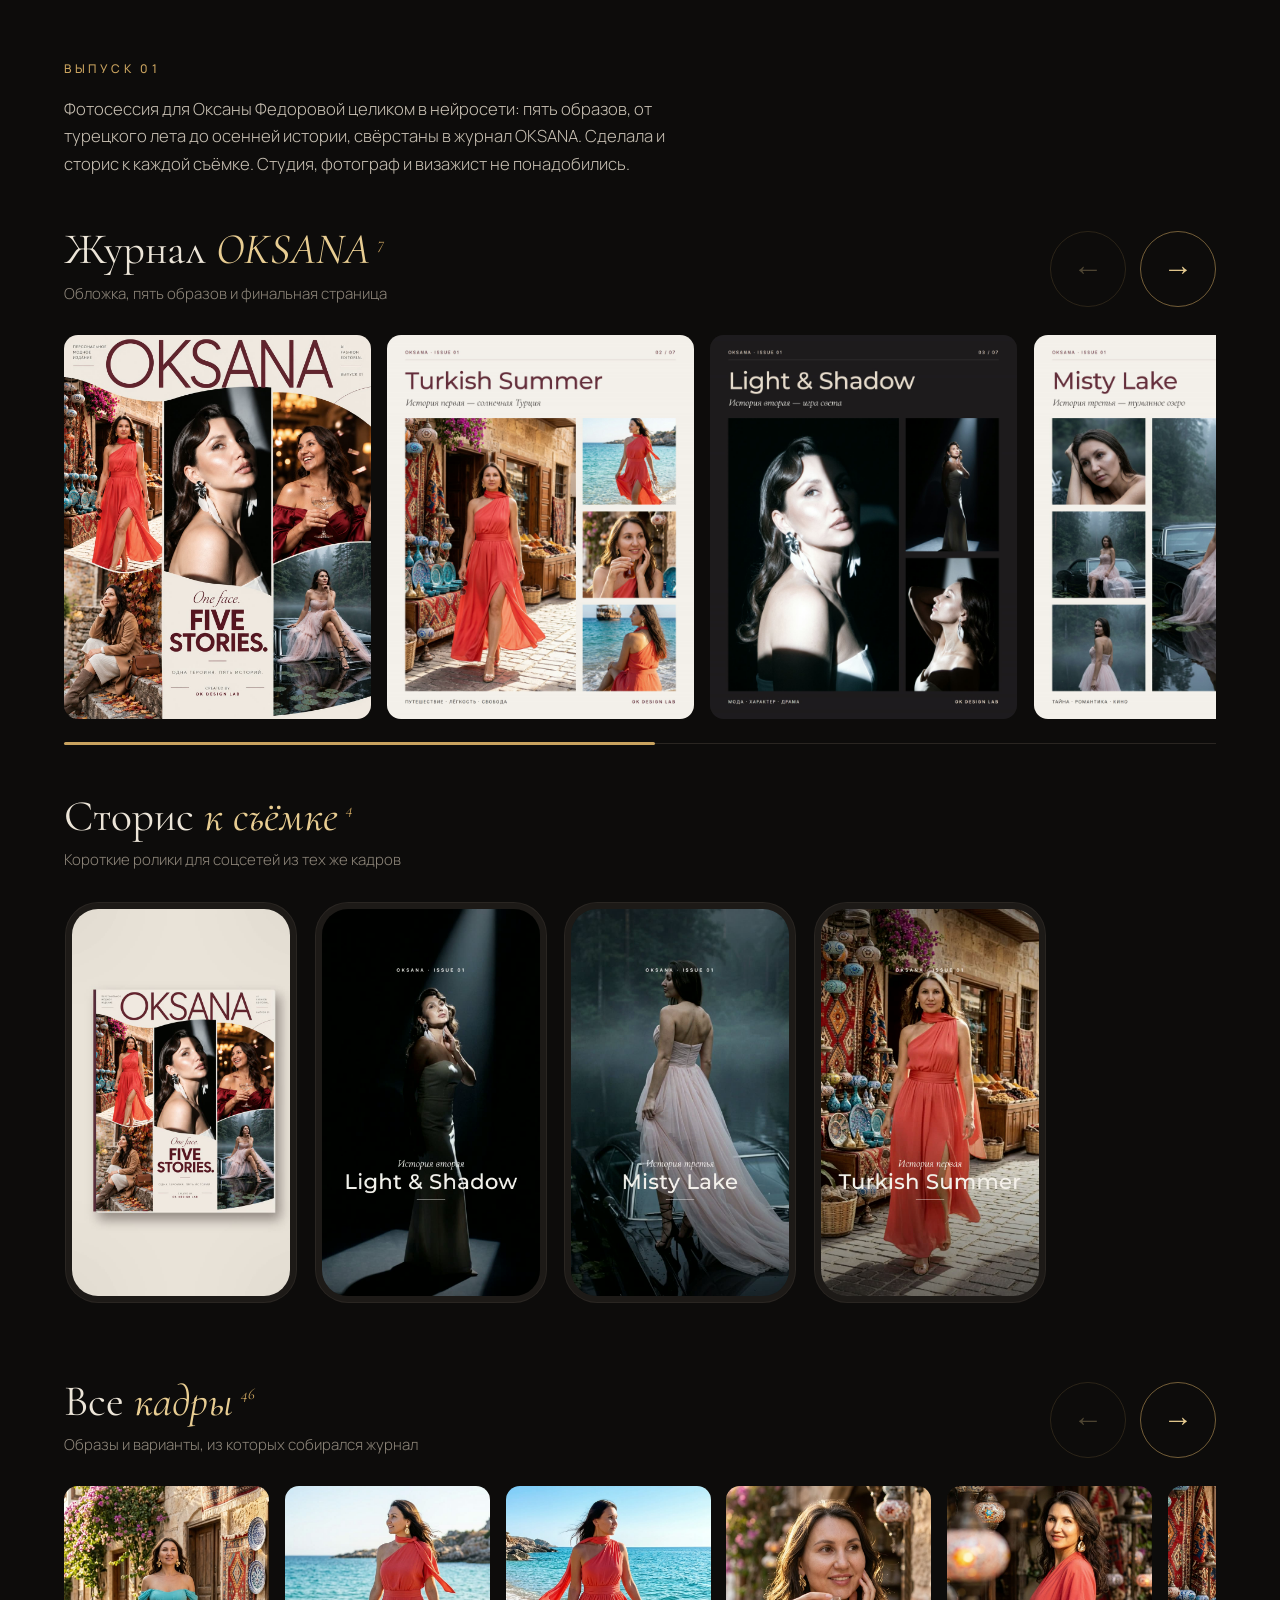
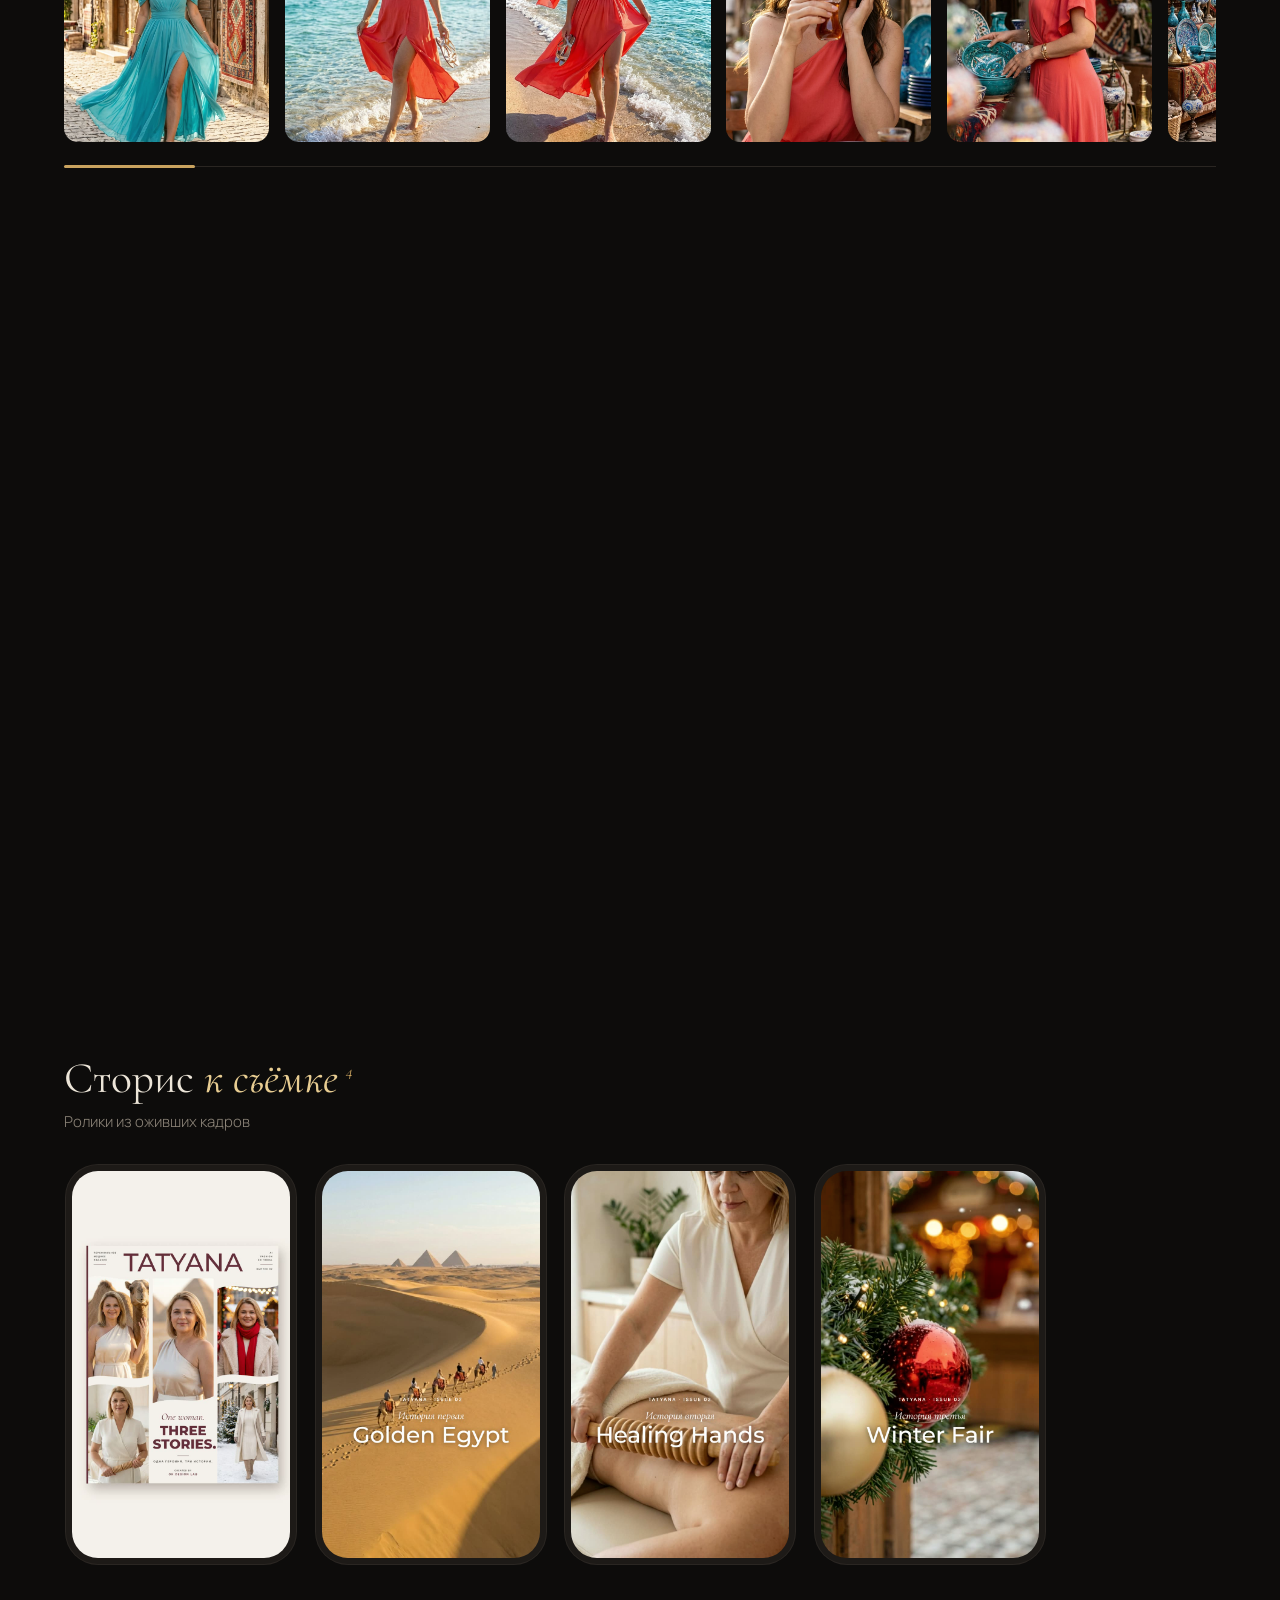
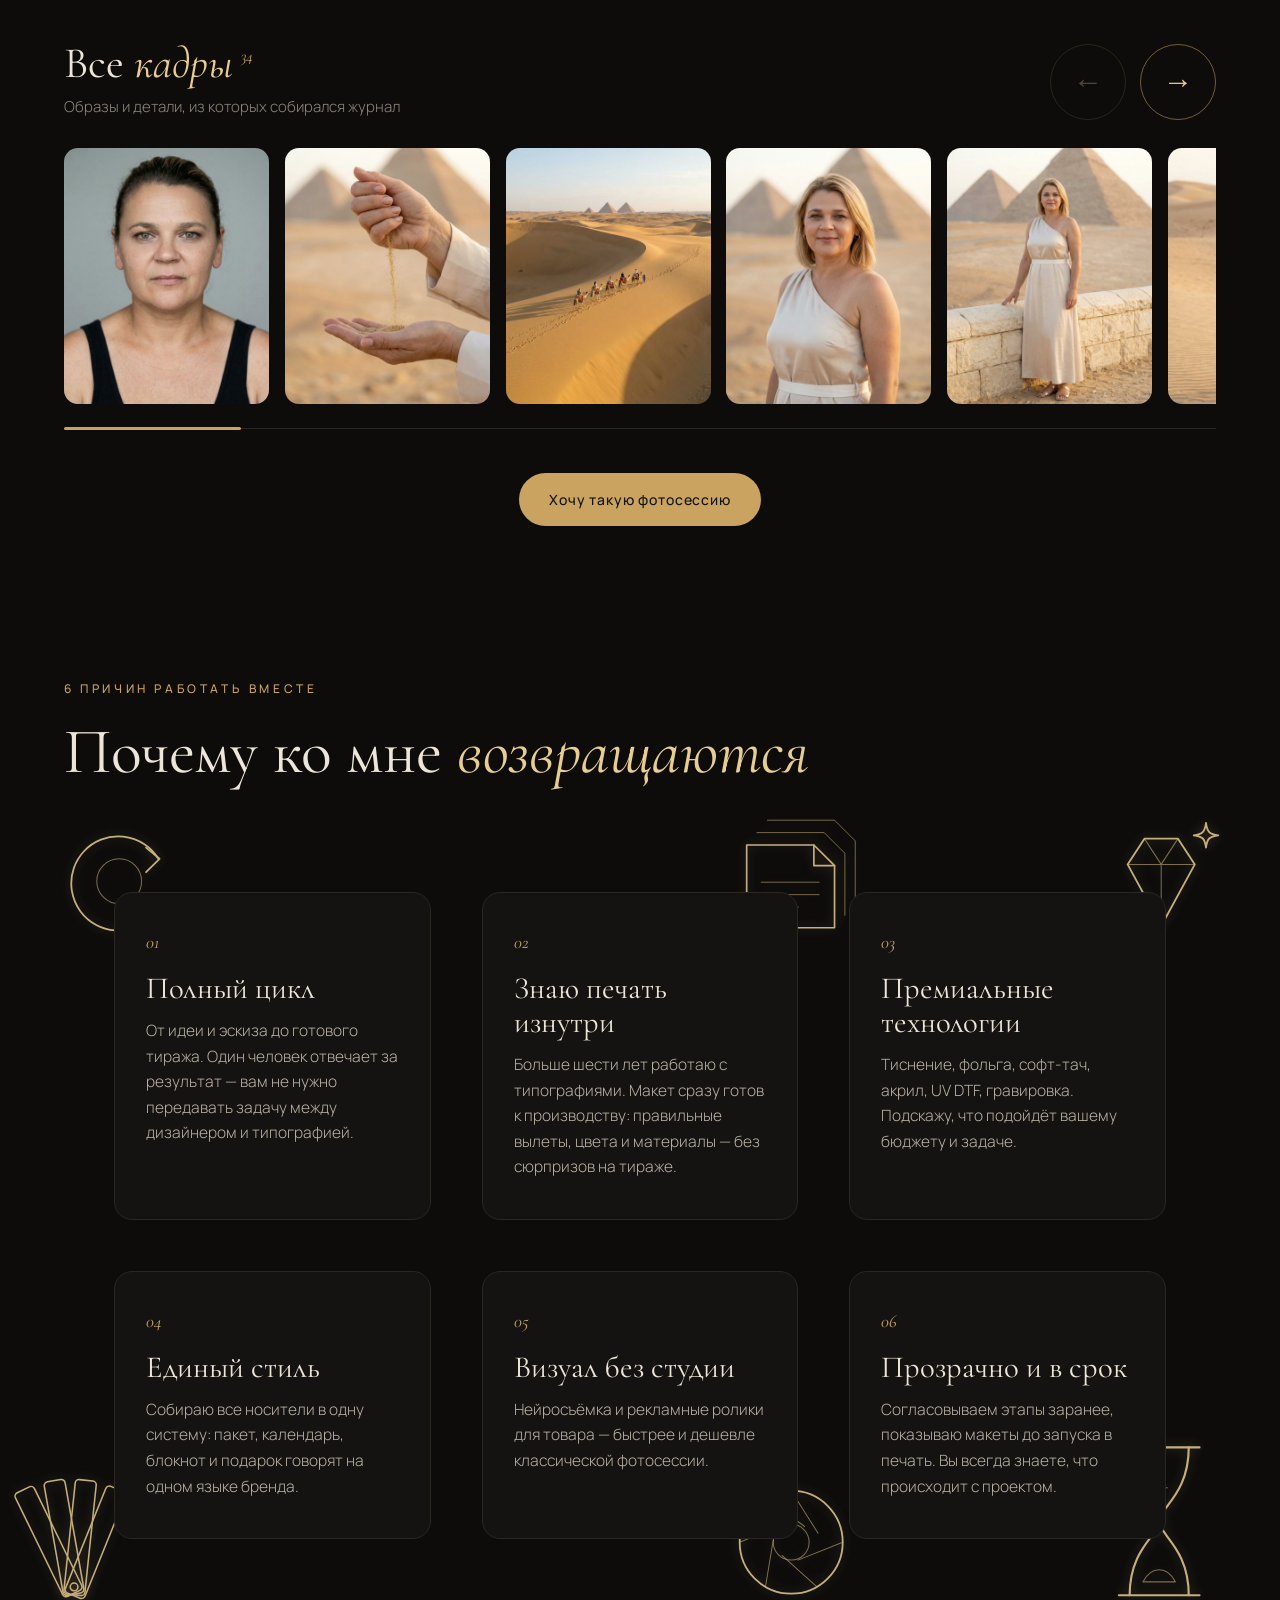
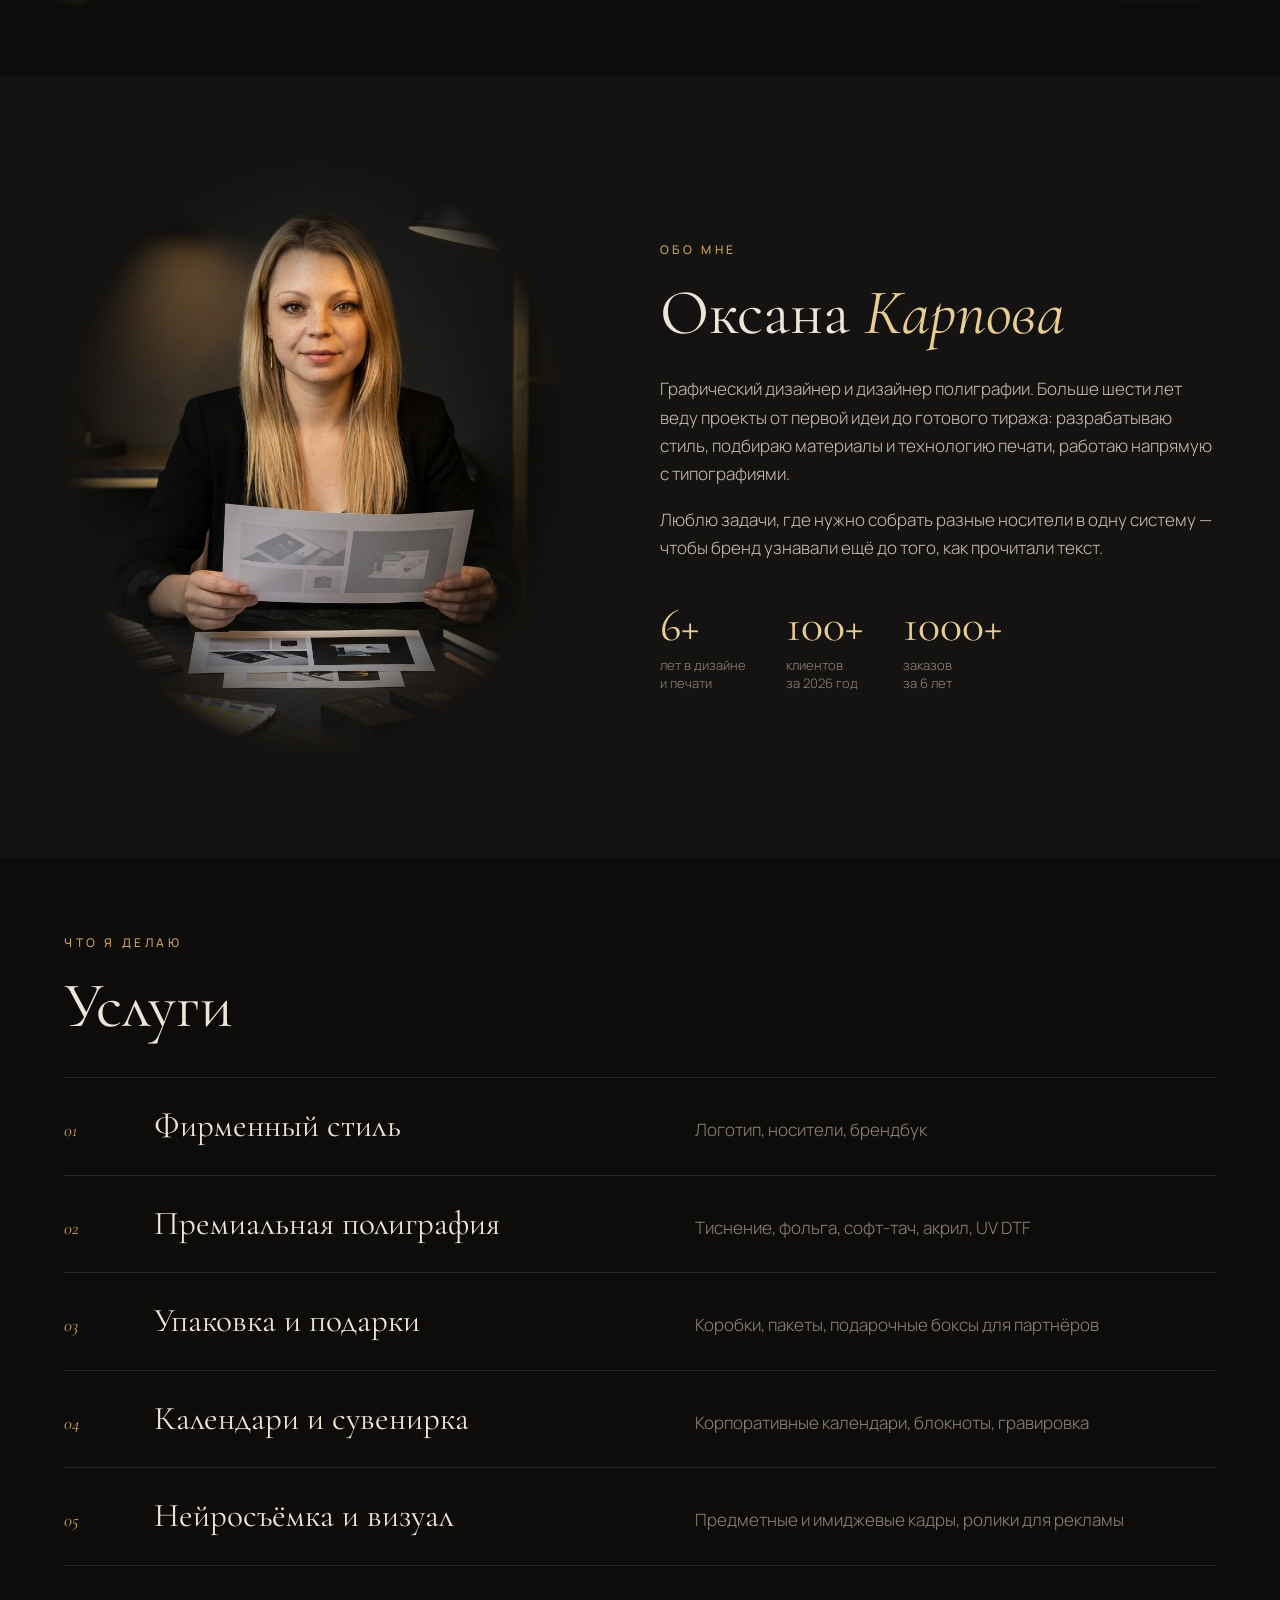
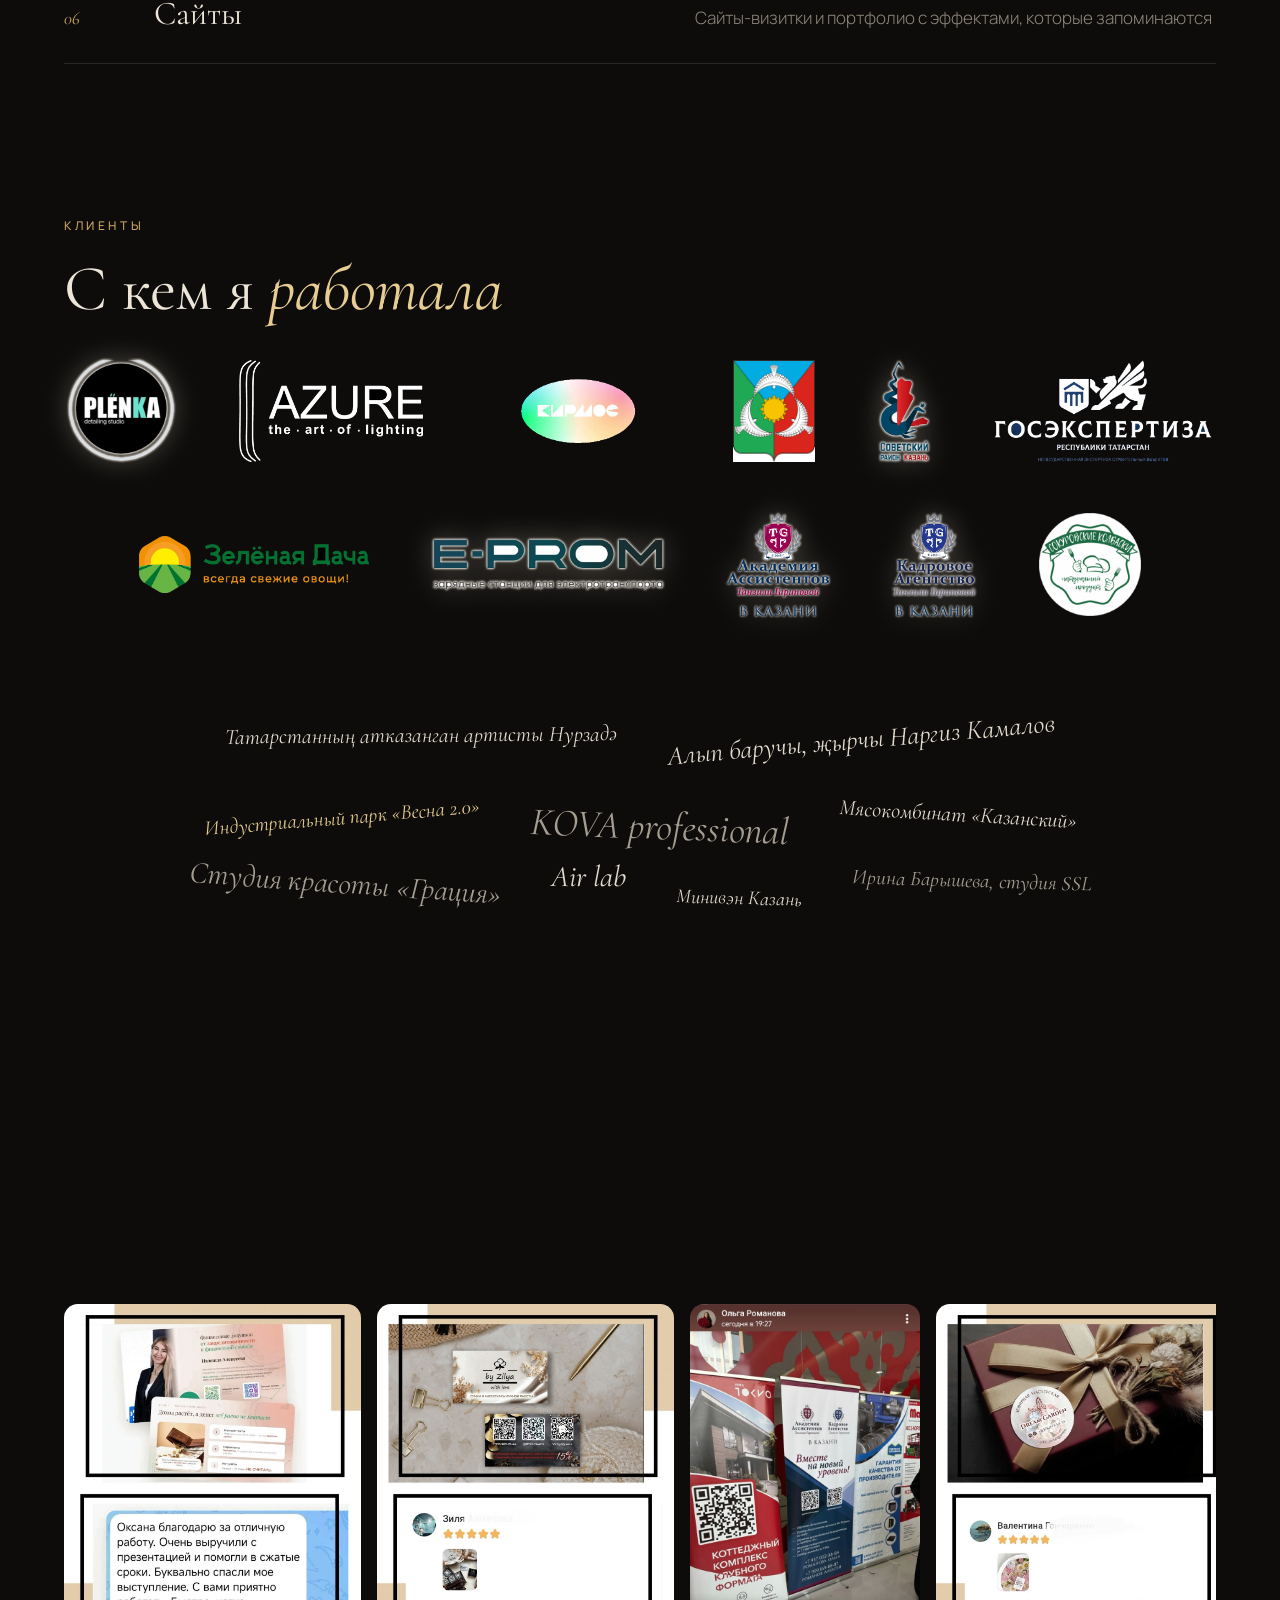
==== commit 33ce8740: "Обновление сайта 31.10.2026 13:04" ====
--- a/index.html
+++ b/index.html
@@ -1,306 +1,326 @@
-<!doctype html>
-<html lang="ru">
-<head>
-<meta charset="utf-8">
-<meta name="viewport" content="width=device-width, initial-scale=1">
-<title>Оксана Карпова — дизайн фирменного стиля и полиграфии</title>
-<meta name="description" content="Оксана Карпова — графический дизайнер в Казани. Фирменный стиль, премиальная полиграфия, упаковка, корпоративные подарки, календари, нейросъёмка и сайты. От идеи до готового тиража.">
-<meta name="keywords" content="дизайнер Казань, графический дизайнер, дизайн полиграфии, фирменный стиль, логотип, упаковка, корпоративные подарки, календари, визитки, нейросъёмка, Оксана Карпова">
-<meta name="author" content="Оксана Карпова">
-<link rel="canonical" href="https://karpovadesigner.github.io/">
-<link rel="icon" href="favicon.svg" type="image/svg+xml">
-<meta name="theme-color" content="#0d0c0b">
-<!-- превью ссылки в Telegram, WhatsApp, ВК -->
-<meta property="og:type" content="website">
-<meta property="og:locale" content="ru_RU">
-<meta property="og:site_name" content="Оксана Карпова — дизайн">
-<meta property="og:title" content="Оксана Карпова — дизайн фирменного стиля и полиграфии">
-<meta property="og:description" content="Фирменный стиль, премиальная полиграфия, упаковка и подарки для брендов — от идеи до готового тиража.">
-<meta property="og:url" content="https://karpovadesigner.github.io/">
-<meta property="og:image" content="https://karpovadesigner.github.io/media/img/og-preview.jpg">
-<meta property="og:image:width" content="1200">
-<meta property="og:image:height" content="630">
-<meta name="twitter:card" content="summary_large_image">
-<!-- данные для поисковиков -->
-<script type="application/ld+json">
-{"@context":"https://schema.org","@type":"ProfessionalService","name":"Оксана Карпова — дизайн фирменного стиля и полиграфии",
- "url":"https://karpovadesigner.github.io/","image":"https://karpovadesigner.github.io/media/img/og-preview.jpg",
- "telephone":"+7 927 444-27-22","address":{"@type":"PostalAddress","addressLocality":"Казань","addressCountry":"RU"},
- "founder":{"@type":"Person","name":"Оксана Карпова","jobTitle":"Графический дизайнер"},
- "sameAs":["https://vk.ru/ok_design_lab","https://t.me/karpova_design","https://instagram.com/ok.design.lab","https://max.ru/channel_OK_design_lab"]}
-</script>
-<link rel="preconnect" href="https://fonts.googleapis.com">
-<link rel="preconnect" href="https://fonts.gstatic.com" crossorigin>
-<link href="https://fonts.googleapis.com/css2?family=Cormorant+Garamond:ital,wght@0,400;0,500;0,600;1,400;1,500&family=Manrope:wght@300;400;500;600&display=swap" rel="stylesheet">
-<link rel="stylesheet" href="style.css">
-</head>
-<body>
-
-<div class="cursor" aria-hidden="true"><div class="cursor-ring"><span></span></div></div>
-<div class="bubbles" aria-hidden="true"></div>
-<canvas class="dust" aria-hidden="true"></canvas>
-
-<header class="top">
-  <a href="#" class="logo">Оксана Карпова<span>design studio</span></a>
-  <nav>
-    <a href="#cases">Проекты</a>
-    <a href="#gallery">Работы</a>
-    <a href="#decks">Презентации</a>
-    <a href="#neuro">Нейрофото</a>
-    <a href="#about">Обо мне</a>
-    <a href="#contacts" class="nav-cta">Обсудить проект</a>
-  </nav>
-</header>
-
-<!-- Первый экран: эскиз, под курсором проявляется фото -->
-<section class="hero" id="top">
-  <div class="hero-media">
-    <img class="hero-sketch" src="media/img/hero-sketch.jpg" alt="">
-    <img class="hero-photo" src="media/img/hero-photo.jpg" alt="">
-
-    <!-- графика за спиной: линейные рисунки, сверху их перекрывает вырезанный силуэт -->
-    <div class="hero-art" aria-hidden="true">
-      <svg class="art a-bezier" data-depth="22" viewBox="0 0 240 140"><path d="M10 120 C 60 10, 160 10, 230 100"/><path class="thin" d="M10 120 L 60 10 M230 100 L160 10"/><rect x="5" y="115" width="10" height="10"/><rect x="225" y="95" width="10" height="10"/><circle cx="60" cy="10" r="5"/><circle cx="160" cy="10" r="5"/></svg>
-      <svg class="art a-pencil" data-depth="34" viewBox="0 0 160 40"><path d="M8 20 L30 8 H148 a6 6 0 0 1 6 6 v12 a6 6 0 0 1 -6 6 H30 Z"/><path class="thin" d="M30 8 V32 M48 8 V32 M8 20 L18 20 M120 8 V32"/></svg>
-      <svg class="art a-plane" data-depth="40" viewBox="0 0 140 100"><path d="M5 50 L135 8 L95 92 L70 62 Z"/><path class="thin" d="M135 8 L70 62 L62 88 L80 70"/><path class="dash" d="M5 50 C -30 60, -60 40, -90 70"/></svg>
-      <svg class="art a-swatch" data-depth="18" viewBox="0 0 140 150"><g transform="translate(20 135)"><rect x="-8" y="-120" width="22" height="120" rx="4" transform="rotate(-26)"/><rect x="-8" y="-120" width="22" height="120" rx="4" transform="rotate(-10)"/><rect x="-8" y="-120" width="22" height="120" rx="4" transform="rotate(6)"/><rect x="-8" y="-120" width="22" height="120" rx="4" transform="rotate(22)"/><circle cx="3" cy="-8" r="4"/></g></svg>
-      <svg class="art a-nib" data-depth="28" viewBox="0 0 80 140"><path d="M40 135 L18 70 L28 20 H52 L62 70 Z"/><path class="thin" d="M40 135 V82"/><circle cx="40" cy="74" r="6"/><path class="thin" d="M28 20 V6 H52 V20"/></svg>
-      <svg class="art a-butterfly" data-depth="46" viewBox="0 0 120 90"><path d="M60 45 C 40 0, 0 5, 8 35 C 14 55, 45 52, 60 45 C 75 52, 106 55, 112 35 C 120 5, 80 0, 60 45 Z"/><path d="M60 45 C 45 60, 25 85, 40 85 C 52 85, 58 65, 60 45 C 62 65, 68 85, 80 85 C 95 85, 75 60, 60 45"/><path class="thin" d="M60 45 L52 22 M60 45 L68 22"/></svg>
-      <svg class="art a-swirl" data-depth="14" viewBox="0 0 160 120"><path d="M10 100 C 40 110, 70 90, 70 60 C 70 35, 45 30, 40 50 C 35 70, 70 80, 95 55 C 120 30, 110 5, 150 15"/></svg>
-      <svg class="art a-branch" data-depth="24" viewBox="0 0 120 160"><path d="M60 155 C 58 110, 64 60, 60 8"/><path d="M60 120 C 40 112, 28 96, 26 82 C 44 86, 56 100, 60 120 Z M61 92 C 80 84, 92 68, 94 54 C 76 58, 64 72, 61 92 Z M60 64 C 42 56, 34 42, 34 30 C 50 34, 58 48, 60 64 Z"/></svg>
-      <svg class="art a-glyph" data-depth="12" viewBox="0 0 160 160"><circle class="thin" cx="80" cy="80" r="70"/><path class="thin" d="M10 80 H150 M80 10 V150"/><path d="M38 140 L80 22 L122 140 M54 98 H106"/></svg>
-      <svg class="art a-spark s1" data-depth="50" viewBox="0 0 40 40"><path d="M20 2 C 22 16, 24 18, 38 20 C 24 22, 22 24, 20 38 C 18 24, 16 22, 2 20 C 16 18, 18 16, 20 2 Z"/></svg>
-      <svg class="art a-spark s2" data-depth="36" viewBox="0 0 40 40"><path d="M20 2 C 22 16, 24 18, 38 20 C 24 22, 22 24, 20 38 C 18 24, 16 22, 2 20 C 16 18, 18 16, 20 2 Z"/></svg>
-      <svg class="art a-spark s3" data-depth="44" viewBox="0 0 40 40"><path d="M20 2 C 22 16, 24 18, 38 20 C 24 22, 22 24, 20 38 C 18 24, 16 22, 2 20 C 16 18, 18 16, 20 2 Z"/></svg>
-    </div>
-
-    <img class="hero-sketch hero-cut" src="media/img/hero-sketch-cut.png" alt="">
-    <img class="hero-photo hero-cut" src="media/img/hero-photo-cut.png" alt="Оксана Карпова, дизайнер">
-  </div>
-  <div class="hero-text">
-    <p class="eyebrow reveal">Фирменный стиль · полиграфия · сайты</p>
-    <h1 class="reveal">От идеи<br><em>до вещи,</em><br>которую хочется оставить</h1>
-    <p class="lead reveal">Создаю фирменный стиль, премиальную полиграфию, упаковку и подарки для брендов — и довожу их до готового тиража.</p>
-    <p class="lead lead-site reveal">А ещё делаю сайты — <em>такие, как этот</em>.</p>
-    <div class="hero-actions reveal">
-      <a href="#cases" class="btn btn-gold">Смотреть проекты</a>
-      <a href="#contacts" class="btn btn-line">Обсудить задачу</a>
-    </div>
-  </div>
-  <div class="hero-deco" aria-hidden="true">
-    <div class="side-note">Казань · 2021 — 2026</div>
-  </div>
-
-  <a href="#cases" class="badge" aria-label="К проектам">
-    <svg viewBox="0 0 120 120"><defs><path id="circ" d="M60,60 m-46,0 a46,46 0 1,1 92,0 a46,46 0 1,1 -92,0"/></defs>
-      <text><textPath href="#circ">фирменный стиль · полиграфия · упаковка · </textPath></text></svg>
-    <b>↓</b>
-  </a>
-
-  <p class="hero-hint">Проведите курсором по портрету</p>
-</section>
-
-<div class="marquee" aria-hidden="true"><div class="marquee-track">
-  <span>Фирменный стиль</span><i>✦</i><span>Премиальная полиграфия</span><i>✦</i><span>Упаковка</span><i>✦</i><span>Сувенирная продукция</span><i>✦</i><span>Календари</span><i>✦</i><span>Нейросъёмка</span><i>✦</i>
-  <span>Фирменный стиль</span><i>✦</i><span>Премиальная полиграфия</span><i>✦</i><span>Упаковка</span><i>✦</i><span>Сувенирная продукция</span><i>✦</i><span>Календари</span><i>✦</i><span>Нейросъёмка</span><i>✦</i>
-</div></div>
-
-<section class="section" id="cases">
-  <div class="section-head">
-    <p class="eyebrow reveal">Избранные проекты</p>
-    <h2 class="reveal">Большие задачи<br><em>в одном стиле</em></h2>
-  </div>
-  <div id="case-list"></div>
-</section>
-
-<section class="section" id="gallery">
-  <div class="section-head">
-    <p class="eyebrow reveal">Работы по направлениям</p>
-    <h2 class="reveal">Детали, <em>которые продают</em></h2>
-  </div>
-  <div id="categories"></div>
-</section>
-
-<section class="section" id="decks">
-  <div class="section-head">
-    <p class="eyebrow reveal">Презентации</p>
-    <h2 class="reveal">Слайды, <em>которые держат зал</em></h2>
-  </div>
-  <div id="deck-list"></div>
-</section>
-
-<section class="section neuro" id="neuro">
-  <div class="section-head">
-    <p class="eyebrow reveal">Нейрофотосессия</p>
-    <h2 class="reveal">Журнал <em>без студии</em></h2>
-    <p class="lead neuro-lead reveal">Фотосессия для Оксаны Федоровой целиком в нейросети: пять образов, от турецкого лета до осенней истории, свёрстаны в журнал OKSANA. Сделала и сторис к каждой съёмке. Студия, фотограф и визажист не понадобились.</p>
-  </div>
-  <div class="neuro-block reveal">
-    <div class="cat-head"><div><h3>Журнал <em>OKSANA</em><sup data-n="Нейрофото — журнал"></sup></h3><p>Обложка, пять образов и финальная страница</p></div><div class="cat-arrows"><button class="prev" aria-label="Назад">←</button><button class="next" aria-label="Вперёд">→</button></div></div>
-    <div class="track neuro-mag" data-folder="Нейрофото — журнал"></div>
-    <div class="cat-progress"><i></i></div>
-  </div>
-  <div class="neuro-block reveal">
-    <div class="cat-head"><div><h3>Сторис <em>к съёмке</em><sup data-n="Нейрофото — ролики"></sup></h3><p>Короткие ролики для соцсетей из тех же кадров</p></div><div class="cat-arrows"><button class="prev" aria-label="Назад">←</button><button class="next" aria-label="Вперёд">→</button></div></div>
-    <div class="track neuro-stories" data-folder="Нейрофото — ролики"></div>
-    <div class="cat-progress"><i></i></div>
-  </div>
-  <div class="neuro-block reveal">
-    <div class="cat-head"><div><h3>Все <em>кадры</em><sup data-n="Нейрофото — фото"></sup></h3><p>Образы и варианты, из которых собирался журнал</p></div><div class="cat-arrows"><button class="prev" aria-label="Назад">←</button><button class="next" aria-label="Вперёд">→</button></div></div>
-    <div class="track neuro-photos" data-folder="Нейрофото — фото"></div>
-    <div class="cat-progress"><i></i></div>
-  </div>
-  <div class="neuro-cta reveal"><a href="#lead" class="btn btn-gold open-lead">Хочу такую фотосессию</a></div>
-</section>
-
-<section class="section why" id="why">
-  <div class="section-head">
-    <p class="eyebrow reveal">6 причин работать вместе</p>
-    <h2 class="reveal">Почему ко мне <em>возвращаются</em></h2>
-  </div>
-  <div class="why-grid">
-    <div class="why-item reveal"><span>01</span><b>Полный цикл</b><p>От идеи и эскиза до готового тиража. Один человек отвечает за результат — вам не нужно передавать задачу между дизайнером и типографией.</p></div>
-    <div class="why-item reveal"><span>02</span><b>Знаю печать изнутри</b><p>Больше шести лет работаю с типографиями. Макет сразу готов к производству: правильные вылеты, цвета и материалы — без сюрпризов на тираже.</p></div>
-    <div class="why-item reveal"><span>03</span><b>Премиальные технологии</b><p>Тиснение, фольга, софт-тач, акрил, UV DTF, гравировка. Подскажу, что подойдёт вашему бюджету и задаче.</p></div>
-    <div class="why-item reveal"><span>04</span><b>Единый стиль</b><p>Собираю все носители в одну систему: пакет, календарь, блокнот и подарок говорят на одном языке бренда.</p></div>
-    <div class="why-item reveal"><span>05</span><b>Визуал без студии</b><p>Нейросъёмка и рекламные ролики для товара — быстрее и дешевле классической фотосессии.</p></div>
-    <div class="why-item reveal"><span>06</span><b>Прозрачно и в срок</b><p>Согласовываем этапы заранее, показываю макеты до запуска в печать. Вы всегда знаете, что происходит с проектом.</p></div>
-  </div>
-</section>
-
-<section class="section about" id="about">
-  <div class="about-photo reveal"><img src="media/img/about.jpg" alt="Оксана Карпова за рабочим столом"></div>
-  <div class="about-text">
-    <p class="eyebrow reveal">Обо мне</p>
-    <h2 class="reveal">Оксана <em>Карпова</em></h2>
-    <p class="reveal">Графический дизайнер и дизайнер полиграфии. Больше шести лет веду проекты от первой идеи до готового тиража: разрабатываю стиль, подбираю материалы и технологию печати, работаю напрямую с типографиями.</p>
-    <p class="reveal">Люблю задачи, где нужно собрать разные носители в одну систему — чтобы бренд узнавали ещё до того, как прочитали текст.</p>
-    <div class="stats reveal">
-      <div><b>6+</b><span>лет в дизайне<br>и печати</span></div>
-      <div><b>100+</b><span>клиентов<br>за 2026 год</span></div>
-      <div><b>1000+</b><span>заказов<br>за 6 лет</span></div>
-    </div>
-  </div>
-</section>
-
-<section class="section services">
-  <div class="section-head">
-    <p class="eyebrow reveal">Что я делаю</p>
-    <h2 class="reveal">Услуги</h2>
-  </div>
-  <ul class="service-list">
-    <li class="reveal"><span>01</span><b>Фирменный стиль</b><p>Логотип, носители, брендбук</p></li>
-    <li class="reveal"><span>02</span><b>Премиальная полиграфия</b><p>Тиснение, фольга, софт-тач, акрил, UV DTF</p></li>
-    <li class="reveal"><span>03</span><b>Упаковка и подарки</b><p>Коробки, пакеты, подарочные боксы для партнёров</p></li>
-    <li class="reveal"><span>04</span><b>Календари и сувенирка</b><p>Корпоративные календари, блокноты, гравировка</p></li>
-    <li class="reveal"><span>05</span><b>Нейросъёмка и визуал</b><p>Предметные и имиджевые кадры, ролики для рекламы</p></li>
-    <li class="reveal"><span>06</span><b>Сайты</b><p>Сайты-визитки и портфолио с эффектами, которые запоминаются</p></li>
-  </ul>
-</section>
-
-<section class="section clients" id="clients">
-  <div class="section-head">
-    <p class="eyebrow reveal">Клиенты</p>
-    <h2 class="reveal">С кем я <em>работала</em></h2>
-  </div>
-  <div class="logo-wall" id="logo-wall"></div>
-  <ul class="client-list cloud" id="client-list"></ul>
-</section>
-
-<section class="section reviews" id="reviews">
-  <div class="section-head">
-    <p class="eyebrow reveal">Отзывы</p>
-    <h2 class="reveal">Что говорят <em>клиенты</em></h2>
-  </div>
-  <div id="review-list"></div>
-</section>
-
-<section class="section contacts" id="contacts">
-  <div class="contacts-text">
-    <p class="eyebrow reveal">Контакты</p>
-    <h2 class="reveal">Обсудим<br><em>ваш проект?</em></h2>
-    <p class="lead reveal">Расскажите о задаче — предложу решение, материалы и сроки.</p>
-    <a href="#lead" class="btn btn-gold reveal open-lead" style="margin-top:28px">Оставить заявку</a>
-    <div class="contact-links reveal">
-      <a href="https://t.me/karpova_design" target="_blank" rel="noopener">Telegram<span>@karpova_design</span></a>
-      <a href="tel:+79274442722">Телефон<span>+7 927 444-27-22</span></a>
-      <a href="https://vk.ru/ok_design_lab" target="_blank" rel="noopener">ВКонтакте<span>ok_design_lab</span></a>
-      <a href="https://instagram.com/ok.design.lab" target="_blank" rel="noopener">Instagram<span>@ok.design.lab</span></a>
-      <a href="https://max.ru/channel_OK_design_lab" target="_blank" rel="noopener">MAX<span>канал OK design lab</span></a>
-    </div>
-  </div>
-  <div class="contacts-photo reveal"><img src="media/img/box.jpg" alt="Оксана Карпова с подарочной коробкой"></div>
-</section>
-
-<footer class="foot">
-  <span>© 2026 Оксана Карпова</span>
-  <nav class="foot-links">
-    <a href="https://t.me/karpova_design" target="_blank" rel="noopener">Telegram</a>
-    <a href="https://vk.ru/ok_design_lab" target="_blank" rel="noopener">ВК</a>
-    <a href="https://instagram.com/ok.design.lab" target="_blank" rel="noopener">Instagram</a>
-    <a href="https://max.ru/channel_OK_design_lab" target="_blank" rel="noopener">MAX</a>
-  </nav>
-  <a href="#top">Наверх ↑</a>
-</footer>
-
-<!-- заявка: открывается по кнопкам «Обсудить проект» -->
-<div class="order" aria-hidden="true">
-  <div class="lead-box" role="dialog" aria-label="Заявка на проект">
-    <button class="lead-close" aria-label="Закрыть">×</button>
-    <form class="lead-form" novalidate>
-      <p class="eyebrow">Заявка</p>
-      <h2>Расскажите <em>о задаче</em></h2>
-      <p class="lead-sub">Отвечу в течение дня и предложу решение, материалы и сроки.</p>
-
-      <div class="lead-row">
-        <label>Как вас зовут<input name="Имя" required placeholder="Имя"></label>
-        <label>Как с вами связаться<input name="Контакт" required placeholder="Телефон или Telegram"></label>
-      </div>
-      <label>Компания или бренд<input name="Компания" placeholder="Необязательно"></label>
-
-      <fieldset><legend>Что нужно</legend>
-        <div class="chips" data-name="Что нужно">
-          <button type="button">Фирменный стиль</button><button type="button">Полиграфия</button>
-          <button type="button">Упаковка и подарки</button><button type="button">Календари и сувенирка</button>
-          <button type="button">Ручная работа</button><button type="button">Нейросъёмка и ролики</button><button type="button">Сайт</button><button type="button">Другое</button>
-        </div>
-      </fieldset>
-
-      <div class="lead-row">
-        <label>Бюджет<select name="Бюджет"><option>Пока не знаю</option><option>до 30 000 ₽</option><option>30 000 – 100 000 ₽</option><option>100 000 – 300 000 ₽</option><option>от 300 000 ₽</option></select></label>
-        <label>Когда нужно<select name="Сроки"><option>Не горит</option><option>В течение месяца</option><option>За 1–2 недели</option><option>Срочно</option></select></label>
-      </div>
-      <label>Опишите задачу<textarea name="Задача" rows="4" placeholder="Что делаем, для кого, тираж, примеры, которые нравятся"></textarea></label>
-      <input type="text" name="_honey" class="hp" tabindex="-1" autocomplete="off">
-      <label class="agree"><input type="checkbox" name="Согласие" required> Согласна(-ен) на обработку персональных данных для ответа на заявку</label>
-
-      <button type="submit" class="btn btn-gold lead-send">Отправить заявку</button>
-      <p class="lead-msg" role="status"></p>
-    </form>
-    <div class="lead-done">
-      <p class="eyebrow">Готово</p>
-      <h2>Спасибо, <em>заявка у меня</em></h2>
-      <p class="lead-sub">Свяжусь с вами в течение дня. Если срочно — пишите в Telegram <a href="https://t.me/karpova_design" target="_blank" rel="noopener">@karpova_design</a>.</p>
-    </div>
-  </div>
-</div>
-
-<!-- страница проекта «Подробнее» -->
-<div class="project" aria-hidden="true">
-  <div class="project-bar">
-    <button class="project-back">← Все проекты</button>
-    <a href="#contacts" class="nav-cta project-cta">Хочу так же</a>
-  </div>
-  <div class="project-inner"></div>
-</div>
-
-<div class="lightbox" aria-hidden="true">
-  <button class="lb-close" aria-label="Закрыть">×</button>
-  <div class="lb-body"></div>
-</div>
-
-<script src="media.js"></script>
-<script src="works.js"></script>
-<script src="script.js"></script>
-</body>
-</html>
+<!doctype html>
+<html lang="ru">
+<head>
+<meta charset="utf-8">
+<meta name="viewport" content="width=device-width, initial-scale=1">
+<title>Оксана Карпова — дизайн фирменного стиля и полиграфии</title>
+<meta name="description" content="Оксана Карпова — графический дизайнер в Казани. Фирменный стиль, премиальная полиграфия, упаковка, корпоративные подарки, календари, нейросъёмка и сайты. От идеи до готового тиража.">
+<meta name="keywords" content="дизайнер Казань, графический дизайнер, дизайн полиграфии, фирменный стиль, логотип, упаковка, корпоративные подарки, календари, визитки, нейросъёмка, Оксана Карпова">
+<meta name="author" content="Оксана Карпова">
+<link rel="canonical" href="https://karpovadesigner.github.io/">
+<link rel="icon" href="favicon.svg" type="image/svg+xml">
+<meta name="theme-color" content="#0d0c0b">
+<!-- превью ссылки в Telegram, WhatsApp, ВК -->
+<meta property="og:type" content="website">
+<meta property="og:locale" content="ru_RU">
+<meta property="og:site_name" content="Оксана Карпова — дизайн">
+<meta property="og:title" content="Оксана Карпова — дизайн фирменного стиля и полиграфии">
+<meta property="og:description" content="Фирменный стиль, премиальная полиграфия, упаковка и подарки для брендов — от идеи до готового тиража.">
+<meta property="og:url" content="https://karpovadesigner.github.io/">
+<meta property="og:image" content="https://karpovadesigner.github.io/media/img/og-preview.jpg">
+<meta property="og:image:width" content="1200">
+<meta property="og:image:height" content="630">
+<meta name="twitter:card" content="summary_large_image">
+<!-- данные для поисковиков -->
+<script type="application/ld+json">
+{"@context":"https://schema.org","@type":"ProfessionalService","name":"Оксана Карпова — дизайн фирменного стиля и полиграфии",
+ "url":"https://karpovadesigner.github.io/","image":"https://karpovadesigner.github.io/media/img/og-preview.jpg",
+ "telephone":"+7 927 444-27-22","address":{"@type":"PostalAddress","addressLocality":"Казань","addressCountry":"RU"},
+ "founder":{"@type":"Person","name":"Оксана Карпова","jobTitle":"Графический дизайнер"},
+ "sameAs":["https://vk.ru/ok_design_lab","https://t.me/karpova_design","https://instagram.com/ok.design.lab","https://max.ru/channel_OK_design_lab"]}
+</script>
+<link rel="preconnect" href="https://fonts.googleapis.com">
+<link rel="preconnect" href="https://fonts.gstatic.com" crossorigin>
+<link href="https://fonts.googleapis.com/css2?family=Cormorant+Garamond:ital,wght@0,400;0,500;0,600;1,400;1,500&family=Manrope:wght@300;400;500;600&display=swap" rel="stylesheet">
+<link rel="stylesheet" href="style.css">
+</head>
+<body>
+
+<div class="cursor" aria-hidden="true"><div class="cursor-ring"><span></span></div></div>
+<div class="bubbles" aria-hidden="true"></div>
+<canvas class="dust" aria-hidden="true"></canvas>
+
+<header class="top">
+  <a href="#" class="logo">Оксана Карпова<span>design studio</span></a>
+  <nav>
+    <a href="#cases">Проекты</a>
+    <a href="#gallery">Работы</a>
+    <a href="#decks">Презентации</a>
+    <a href="#neuro">Нейрофото</a>
+    <a href="#about">Обо мне</a>
+    <a href="#contacts" class="nav-cta">Обсудить проект</a>
+  </nav>
+</header>
+
+<!-- Первый экран: эскиз, под курсором проявляется фото -->
+<section class="hero" id="top">
+  <div class="hero-media">
+    <img class="hero-sketch" src="media/img/hero-sketch.jpg" alt="">
+    <img class="hero-photo" src="media/img/hero-photo.jpg" alt="">
+
+    <!-- графика за спиной: линейные рисунки, сверху их перекрывает вырезанный силуэт -->
+    <div class="hero-art" aria-hidden="true">
+      <svg class="art a-bezier" data-depth="22" viewBox="0 0 240 140"><path d="M10 120 C 60 10, 160 10, 230 100"/><path class="thin" d="M10 120 L 60 10 M230 100 L160 10"/><rect x="5" y="115" width="10" height="10"/><rect x="225" y="95" width="10" height="10"/><circle cx="60" cy="10" r="5"/><circle cx="160" cy="10" r="5"/></svg>
+      <svg class="art a-pencil" data-depth="34" viewBox="0 0 160 40"><path d="M8 20 L30 8 H148 a6 6 0 0 1 6 6 v12 a6 6 0 0 1 -6 6 H30 Z"/><path class="thin" d="M30 8 V32 M48 8 V32 M8 20 L18 20 M120 8 V32"/></svg>
+      <svg class="art a-plane" data-depth="40" viewBox="0 0 140 100"><path d="M5 50 L135 8 L95 92 L70 62 Z"/><path class="thin" d="M135 8 L70 62 L62 88 L80 70"/><path class="dash" d="M5 50 C -30 60, -60 40, -90 70"/></svg>
+      <svg class="art a-swatch" data-depth="18" viewBox="0 0 140 150"><g transform="translate(20 135)"><rect x="-8" y="-120" width="22" height="120" rx="4" transform="rotate(-26)"/><rect x="-8" y="-120" width="22" height="120" rx="4" transform="rotate(-10)"/><rect x="-8" y="-120" width="22" height="120" rx="4" transform="rotate(6)"/><rect x="-8" y="-120" width="22" height="120" rx="4" transform="rotate(22)"/><circle cx="3" cy="-8" r="4"/></g></svg>
+      <svg class="art a-nib" data-depth="28" viewBox="0 0 80 140"><path d="M40 135 L18 70 L28 20 H52 L62 70 Z"/><path class="thin" d="M40 135 V82"/><circle cx="40" cy="74" r="6"/><path class="thin" d="M28 20 V6 H52 V20"/></svg>
+      <svg class="art a-butterfly" data-depth="46" viewBox="0 0 120 90"><path d="M60 45 C 40 0, 0 5, 8 35 C 14 55, 45 52, 60 45 C 75 52, 106 55, 112 35 C 120 5, 80 0, 60 45 Z"/><path d="M60 45 C 45 60, 25 85, 40 85 C 52 85, 58 65, 60 45 C 62 65, 68 85, 80 85 C 95 85, 75 60, 60 45"/><path class="thin" d="M60 45 L52 22 M60 45 L68 22"/></svg>
+      <svg class="art a-swirl" data-depth="14" viewBox="0 0 160 120"><path d="M10 100 C 40 110, 70 90, 70 60 C 70 35, 45 30, 40 50 C 35 70, 70 80, 95 55 C 120 30, 110 5, 150 15"/></svg>
+      <svg class="art a-branch" data-depth="24" viewBox="0 0 120 160"><path d="M60 155 C 58 110, 64 60, 60 8"/><path d="M60 120 C 40 112, 28 96, 26 82 C 44 86, 56 100, 60 120 Z M61 92 C 80 84, 92 68, 94 54 C 76 58, 64 72, 61 92 Z M60 64 C 42 56, 34 42, 34 30 C 50 34, 58 48, 60 64 Z"/></svg>
+      <svg class="art a-glyph" data-depth="12" viewBox="0 0 160 160"><circle class="thin" cx="80" cy="80" r="70"/><path class="thin" d="M10 80 H150 M80 10 V150"/><path d="M38 140 L80 22 L122 140 M54 98 H106"/></svg>
+      <svg class="art a-spark s1" data-depth="50" viewBox="0 0 40 40"><path d="M20 2 C 22 16, 24 18, 38 20 C 24 22, 22 24, 20 38 C 18 24, 16 22, 2 20 C 16 18, 18 16, 20 2 Z"/></svg>
+      <svg class="art a-spark s2" data-depth="36" viewBox="0 0 40 40"><path d="M20 2 C 22 16, 24 18, 38 20 C 24 22, 22 24, 20 38 C 18 24, 16 22, 2 20 C 16 18, 18 16, 20 2 Z"/></svg>
+      <svg class="art a-spark s3" data-depth="44" viewBox="0 0 40 40"><path d="M20 2 C 22 16, 24 18, 38 20 C 24 22, 22 24, 20 38 C 18 24, 16 22, 2 20 C 16 18, 18 16, 20 2 Z"/></svg>
+    </div>
+
+    <img class="hero-sketch hero-cut" src="media/img/hero-sketch-cut.png" alt="">
+    <img class="hero-photo hero-cut" src="media/img/hero-photo-cut.png" alt="Оксана Карпова, дизайнер">
+  </div>
+  <div class="hero-text">
+    <p class="eyebrow reveal">Фирменный стиль · полиграфия · сайты</p>
+    <h1 class="reveal">От идеи<br><em>до вещи,</em><br>которую хочется оставить</h1>
+    <p class="lead reveal">Создаю фирменный стиль, премиальную полиграфию, упаковку и подарки для брендов — и довожу их до готового тиража.</p>
+    <p class="lead lead-site reveal">А ещё делаю сайты — <em>такие, как этот</em>.</p>
+    <div class="hero-actions reveal">
+      <a href="#cases" class="btn btn-gold">Смотреть проекты</a>
+      <a href="#contacts" class="btn btn-line">Обсудить задачу</a>
+    </div>
+  </div>
+  <div class="hero-deco" aria-hidden="true">
+    <div class="side-note">Казань · 2021 — 2026</div>
+  </div>
+
+  <a href="#cases" class="badge" aria-label="К проектам">
+    <svg viewBox="0 0 120 120"><defs><path id="circ" d="M60,60 m-46,0 a46,46 0 1,1 92,0 a46,46 0 1,1 -92,0"/></defs>
+      <text><textPath href="#circ">фирменный стиль · полиграфия · упаковка · </textPath></text></svg>
+    <b>↓</b>
+  </a>
+
+  <p class="hero-hint">Проведите курсором по портрету</p>
+</section>
+
+<div class="marquee" aria-hidden="true"><div class="marquee-track">
+  <span>Фирменный стиль</span><i>✦</i><span>Премиальная полиграфия</span><i>✦</i><span>Упаковка</span><i>✦</i><span>Сувенирная продукция</span><i>✦</i><span>Календари</span><i>✦</i><span>Нейросъёмка</span><i>✦</i>
+  <span>Фирменный стиль</span><i>✦</i><span>Премиальная полиграфия</span><i>✦</i><span>Упаковка</span><i>✦</i><span>Сувенирная продукция</span><i>✦</i><span>Календари</span><i>✦</i><span>Нейросъёмка</span><i>✦</i>
+</div></div>
+
+<section class="section" id="cases">
+  <div class="section-head">
+    <p class="eyebrow reveal">Избранные проекты</p>
+    <h2 class="reveal">Большие задачи<br><em>в одном стиле</em></h2>
+  </div>
+  <div id="case-list"></div>
+</section>
+
+<section class="section" id="gallery">
+  <div class="section-head">
+    <p class="eyebrow reveal">Работы по направлениям</p>
+    <h2 class="reveal">Детали, <em>которые продают</em></h2>
+  </div>
+  <div id="categories"></div>
+</section>
+
+<section class="section" id="decks">
+  <div class="section-head">
+    <p class="eyebrow reveal">Презентации</p>
+    <h2 class="reveal">Слайды, <em>которые держат зал</em></h2>
+  </div>
+  <div id="deck-list"></div>
+</section>
+
+<section class="section neuro" id="neuro">
+  <div class="section-head">
+    <p class="eyebrow reveal">Нейрофотосессия</p>
+    <h2 class="reveal">Журнал <em>без студии</em></h2>
+    <p class="eyebrow neuro-issue-top reveal">Выпуск 01</p>
+    <p class="lead neuro-lead reveal">Фотосессия для Оксаны Федоровой целиком в нейросети: пять образов, от турецкого лета до осенней истории, свёрстаны в журнал OKSANA. Сделала и сторис к каждой съёмке. Студия, фотограф и визажист не понадобились.</p>
+  </div>
+  <div class="neuro-block reveal">
+    <div class="cat-head"><div><h3>Журнал <em>OKSANA</em><sup data-n="Нейрофото — журнал"></sup></h3><p>Обложка, пять образов и финальная страница</p></div><div class="cat-arrows"><button class="prev" aria-label="Назад">←</button><button class="next" aria-label="Вперёд">→</button></div></div>
+    <div class="track neuro-mag" data-folder="Нейрофото — журнал"></div>
+    <div class="cat-progress"><i></i></div>
+  </div>
+  <div class="neuro-block reveal">
+    <div class="cat-head"><div><h3>Сторис <em>к съёмке</em><sup data-n="Нейрофото — ролики"></sup></h3><p>Короткие ролики для соцсетей из тех же кадров</p></div><div class="cat-arrows"><button class="prev" aria-label="Назад">←</button><button class="next" aria-label="Вперёд">→</button></div></div>
+    <div class="track neuro-stories" data-folder="Нейрофото — ролики"></div>
+    <div class="cat-progress"><i></i></div>
+  </div>
+  <div class="neuro-block reveal">
+    <div class="cat-head"><div><h3>Все <em>кадры</em><sup data-n="Нейрофото — фото"></sup></h3><p>Образы и варианты, из которых собирался журнал</p></div><div class="cat-arrows"><button class="prev" aria-label="Назад">←</button><button class="next" aria-label="Вперёд">→</button></div></div>
+    <div class="track neuro-photos" data-folder="Нейрофото — фото"></div>
+    <div class="cat-progress"><i></i></div>
+  </div>
+  <div class="neuro-issue reveal">
+    <span class="case-num">Выпуск 02</span>
+    <p class="lead neuro-lead">Журнал TATYANA для Татьяны: три истории — золото Египта, мастер массажа в своём кабинете и новогодняя ярмарка. Каждый кадр ожил в ролике, к каждой истории — свои сторис.</p>
+  </div>
+  <div class="neuro-block reveal">
+    <div class="cat-head"><div><h3>Журнал <em>TATYANA</em><sup data-n="Нейрофото TATYANA — журнал"></sup></h3><p>Обложка, три истории и финальная страница</p></div><div class="cat-arrows"><button class="prev" aria-label="Назад">←</button><button class="next" aria-label="Вперёд">→</button></div></div>
+    <div class="track neuro-mag" data-folder="Нейрофото TATYANA — журнал"></div>
+    <div class="cat-progress"><i></i></div>
+  </div>
+  <div class="neuro-block reveal">
+    <div class="cat-head"><div><h3>Сторис <em>к съёмке</em><sup data-n="Нейрофото TATYANA — ролики"></sup></h3><p>Ролики из оживших кадров</p></div><div class="cat-arrows"><button class="prev" aria-label="Назад">←</button><button class="next" aria-label="Вперёд">→</button></div></div>
+    <div class="track neuro-stories" data-folder="Нейрофото TATYANA — ролики"></div>
+    <div class="cat-progress"><i></i></div>
+  </div>
+  <div class="neuro-block reveal">
+    <div class="cat-head"><div><h3>Все <em>кадры</em><sup data-n="Нейрофото TATYANA — фото"></sup></h3><p>Образы и детали, из которых собирался журнал</p></div><div class="cat-arrows"><button class="prev" aria-label="Назад">←</button><button class="next" aria-label="Вперёд">→</button></div></div>
+    <div class="track neuro-photos" data-folder="Нейрофото TATYANA — фото"></div>
+    <div class="cat-progress"><i></i></div>
+  </div>
+  <div class="neuro-cta reveal"><a href="#lead" class="btn btn-gold open-lead">Хочу такую фотосессию</a></div>
+</section>
+
+<section class="section why" id="why">
+  <div class="section-head">
+    <p class="eyebrow reveal">6 причин работать вместе</p>
+    <h2 class="reveal">Почему ко мне <em>возвращаются</em></h2>
+  </div>
+  <div class="why-grid">
+    <div class="why-item reveal"><span>01</span><b>Полный цикл</b><p>От идеи и эскиза до готового тиража. Один человек отвечает за результат — вам не нужно передавать задачу между дизайнером и типографией.</p></div>
+    <div class="why-item reveal"><span>02</span><b>Знаю печать изнутри</b><p>Больше шести лет работаю с типографиями. Макет сразу готов к производству: правильные вылеты, цвета и материалы — без сюрпризов на тираже.</p></div>
+    <div class="why-item reveal"><span>03</span><b>Премиальные технологии</b><p>Тиснение, фольга, софт-тач, акрил, UV DTF, гравировка. Подскажу, что подойдёт вашему бюджету и задаче.</p></div>
+    <div class="why-item reveal"><span>04</span><b>Единый стиль</b><p>Собираю все носители в одну систему: пакет, календарь, блокнот и подарок говорят на одном языке бренда.</p></div>
+    <div class="why-item reveal"><span>05</span><b>Визуал без студии</b><p>Нейросъёмка и рекламные ролики для товара — быстрее и дешевле классической фотосессии.</p></div>
+    <div class="why-item reveal"><span>06</span><b>Прозрачно и в срок</b><p>Согласовываем этапы заранее, показываю макеты до запуска в печать. Вы всегда знаете, что происходит с проектом.</p></div>
+  </div>
+</section>
+
+<section class="section about" id="about">
+  <div class="about-photo reveal"><img src="media/img/about.jpg" alt="Оксана Карпова за рабочим столом"></div>
+  <div class="about-text">
+    <p class="eyebrow reveal">Обо мне</p>
+    <h2 class="reveal">Оксана <em>Карпова</em></h2>
+    <p class="reveal">Графический дизайнер и дизайнер полиграфии. Больше шести лет веду проекты от первой идеи до готового тиража: разрабатываю стиль, подбираю материалы и технологию печати, работаю напрямую с типографиями.</p>
+    <p class="reveal">Люблю задачи, где нужно собрать разные носители в одну систему — чтобы бренд узнавали ещё до того, как прочитали текст.</p>
+    <div class="stats reveal">
+      <div><b>6+</b><span>лет в дизайне<br>и печати</span></div>
+      <div><b>100+</b><span>клиентов<br>за 2026 год</span></div>
+      <div><b>1000+</b><span>заказов<br>за 6 лет</span></div>
+    </div>
+  </div>
+</section>
+
+<section class="section services">
+  <div class="section-head">
+    <p class="eyebrow reveal">Что я делаю</p>
+    <h2 class="reveal">Услуги</h2>
+  </div>
+  <ul class="service-list">
+    <li class="reveal"><span>01</span><b>Фирменный стиль</b><p>Логотип, носители, брендбук</p></li>
+    <li class="reveal"><span>02</span><b>Премиальная полиграфия</b><p>Тиснение, фольга, софт-тач, акрил, UV DTF</p></li>
+    <li class="reveal"><span>03</span><b>Упаковка и подарки</b><p>Коробки, пакеты, подарочные боксы для партнёров</p></li>
+    <li class="reveal"><span>04</span><b>Календари и сувенирка</b><p>Корпоративные календари, блокноты, гравировка</p></li>
+    <li class="reveal"><span>05</span><b>Нейросъёмка и визуал</b><p>Предметные и имиджевые кадры, ролики для рекламы</p></li>
+    <li class="reveal"><span>06</span><b>Сайты</b><p>Сайты-визитки и портфолио с эффектами, которые запоминаются</p></li>
+  </ul>
+</section>
+
+<section class="section clients" id="clients">
+  <div class="section-head">
+    <p class="eyebrow reveal">Клиенты</p>
+    <h2 class="reveal">С кем я <em>работала</em></h2>
+  </div>
+  <div class="logo-wall" id="logo-wall"></div>
+  <ul class="client-list cloud" id="client-list"></ul>
+</section>
+
+<section class="section reviews" id="reviews">
+  <div class="section-head">
+    <p class="eyebrow reveal">Отзывы</p>
+    <h2 class="reveal">Что говорят <em>клиенты</em></h2>
+  </div>
+  <div id="review-list"></div>
+</section>
+
+<section class="section contacts" id="contacts">
+  <div class="contacts-text">
+    <p class="eyebrow reveal">Контакты</p>
+    <h2 class="reveal">Обсудим<br><em>ваш проект?</em></h2>
+    <p class="lead reveal">Расскажите о задаче — предложу решение, материалы и сроки.</p>
+    <a href="#lead" class="btn btn-gold reveal open-lead" style="margin-top:28px">Оставить заявку</a>
+    <div class="contact-links reveal">
+      <a href="https://t.me/karpova_design" target="_blank" rel="noopener">Telegram<span>@karpova_design</span></a>
+      <a href="tel:+79274442722">Телефон<span>+7 927 444-27-22</span></a>
+      <a href="https://vk.ru/ok_design_lab" target="_blank" rel="noopener">ВКонтакте<span>ok_design_lab</span></a>
+      <a href="https://instagram.com/ok.design.lab" target="_blank" rel="noopener">Instagram<span>@ok.design.lab</span></a>
+      <a href="https://max.ru/channel_OK_design_lab" target="_blank" rel="noopener">MAX<span>канал OK design lab</span></a>
+    </div>
+  </div>
+  <div class="contacts-photo reveal"><img src="media/img/box.jpg" alt="Оксана Карпова с подарочной коробкой"></div>
+</section>
+
+<footer class="foot">
+  <span>© 2026 Оксана Карпова</span>
+  <nav class="foot-links">
+    <a href="https://t.me/karpova_design" target="_blank" rel="noopener">Telegram</a>
+    <a href="https://vk.ru/ok_design_lab" target="_blank" rel="noopener">ВК</a>
+    <a href="https://instagram.com/ok.design.lab" target="_blank" rel="noopener">Instagram</a>
+    <a href="https://max.ru/channel_OK_design_lab" target="_blank" rel="noopener">MAX</a>
+  </nav>
+  <a href="#top">Наверх ↑</a>
+</footer>
+
+<!-- заявка: открывается по кнопкам «Обсудить проект» -->
+<div class="order" aria-hidden="true">
+  <div class="lead-box" role="dialog" aria-label="Заявка на проект">
+    <button class="lead-close" aria-label="Закрыть">×</button>
+    <form class="lead-form" novalidate>
+      <p class="eyebrow">Заявка</p>
+      <h2>Расскажите <em>о задаче</em></h2>
+      <p class="lead-sub">Отвечу в течение дня и предложу решение, материалы и сроки.</p>
+
+      <div class="lead-row">
+        <label>Как вас зовут<input name="Имя" required placeholder="Имя"></label>
+        <label>Как с вами связаться<input name="Контакт" required placeholder="Телефон или Telegram"></label>
+      </div>
+      <label>Компания или бренд<input name="Компания" placeholder="Необязательно"></label>
+
+      <fieldset><legend>Что нужно</legend>
+        <div class="chips" data-name="Что нужно">
+          <button type="button">Фирменный стиль</button><button type="button">Полиграфия</button>
+          <button type="button">Упаковка и подарки</button><button type="button">Календари и сувенирка</button>
+          <button type="button">Ручная работа</button><button type="button">Нейросъёмка и ролики</button><button type="button">Сайт</button><button type="button">Другое</button>
+        </div>
+      </fieldset>
+
+      <div class="lead-row">
+        <label>Бюджет<select name="Бюджет"><option>Пока не знаю</option><option>до 30 000 ₽</option><option>30 000 – 100 000 ₽</option><option>100 000 – 300 000 ₽</option><option>от 300 000 ₽</option></select></label>
+        <label>Когда нужно<select name="Сроки"><option>Не горит</option><option>В течение месяца</option><option>За 1–2 недели</option><option>Срочно</option></select></label>
+      </div>
+      <label>Опишите задачу<textarea name="Задача" rows="4" placeholder="Что делаем, для кого, тираж, примеры, которые нравятся"></textarea></label>
+      <input type="text" name="_honey" class="hp" tabindex="-1" autocomplete="off">
+      <label class="agree"><input type="checkbox" name="Согласие" required> Согласна(-ен) на обработку персональных данных для ответа на заявку</label>
+
+      <button type="submit" class="btn btn-gold lead-send">Отправить заявку</button>
+      <p class="lead-msg" role="status"></p>
+    </form>
+    <div class="lead-done">
+      <p class="eyebrow">Готово</p>
+      <h2>Спасибо, <em>заявка у меня</em></h2>
+      <p class="lead-sub">Свяжусь с вами в течение дня. Если срочно — пишите в Telegram <a href="https://t.me/karpova_design" target="_blank" rel="noopener">@karpova_design</a>.</p>
+    </div>
+  </div>
+</div>
+
+<!-- страница проекта «Подробнее» -->
+<div class="project" aria-hidden="true">
+  <div class="project-bar">
+    <button class="project-back">← Все проекты</button>
+    <a href="#contacts" class="nav-cta project-cta">Хочу так же</a>
+  </div>
+  <div class="project-inner"></div>
+</div>
+
+<div class="lightbox" aria-hidden="true">
+  <button class="lb-close" aria-label="Закрыть">×</button>
+  <div class="lb-body"></div>
+</div>
+
+<script src="media.js"></script>
+<script src="works.js"></script>
+<script src="script.js"></script>
+</body>
+</html>
--- a/style.css
+++ b/style.css
@@ -1,556 +1,559 @@
-:root {
-  --bg: #0d0c0b;
-  --bg2: #151311;
-  --line: #2a2622;
-  --ink: #ece5d8;
-  --muted: #8e867a;
-  --gold: #c9a35f;
-  --gold2: #e8cd92;
-  --serif: 'Cormorant Garamond', Georgia, serif;
-  --sans: 'Manrope', Arial, sans-serif;
-  --pad: clamp(16px, 5vw, 80px);
-}
-* { box-sizing: border-box; margin: 0; padding: 0; }
-html { scroll-behavior: smooth; }
-body { background: var(--bg); color: var(--ink); font: 300 17px/1.65 var(--sans); overflow-x: hidden; }
-img, video { display: block; max-width: 100%; }
-a { color: inherit; text-decoration: none; }
-em { font-style: italic; color: var(--gold2); }
-
-/* курсор */
-@media (hover: hover) and (pointer: fine) {
-  body, a, button { cursor: none; }
-}
-/* курсор — мыльный пузырь, по клику лопается */
-.cursor { position: fixed; inset: 0; pointer-events: none; z-index: 100; }
-.cursor-ring { position: fixed; top: 0; left: 0; width: 34px; height: 34px; border-radius: 50%; display: grid; place-items: center;
-  background:
-    radial-gradient(circle at 30% 28%, rgba(255,255,255,.85) 0 7%, transparent 14%),
-    radial-gradient(circle at 70% 75%, rgba(255,255,255,.25) 0 5%, transparent 10%),
-    radial-gradient(circle, transparent 58%, rgba(232,205,146,.22) 72%, rgba(255,255,255,.35) 100%),
-    conic-gradient(from 0deg, rgba(255,170,220,.35), rgba(150,220,255,.35), rgba(255,240,160,.4), rgba(190,160,255,.35), rgba(255,170,220,.35));
-  -webkit-mask: radial-gradient(circle, #000 70%, transparent 71%); mask: radial-gradient(circle, #000 70%, transparent 71%);
-  box-shadow: inset 0 0 8px rgba(255,255,255,.35);
-  transition: width .35s cubic-bezier(.2,.7,.2,1), height .35s cubic-bezier(.2,.7,.2,1), filter .3s; animation: shimmer 6s linear infinite; }
-.cursor-ring span { font: 600 11px var(--sans); letter-spacing: .12em; text-transform: uppercase; color: #fff; text-shadow: 0 1px 6px rgba(0,0,0,.6); opacity: 0; transition: opacity .2s; }
-.cursor.is-link .cursor-ring { width: 56px; height: 56px; }
-.cursor.is-view .cursor-ring { width: 104px; height: 104px; }
-.cursor.is-view .cursor-ring span { opacity: 1; }
-.cursor.is-down .cursor-ring { filter: brightness(1.4); }
-@keyframes shimmer { to { filter: hue-rotate(360deg); } }
-@media (hover: none) { .cursor { display: none; } }
-
-/* брызги лопнувшего пузыря */
-.pop { position: fixed; z-index: 101; pointer-events: none; width: 0; height: 0; }
-.pop::before { content: ''; position: absolute; left: -24px; top: -24px; width: 48px; height: 48px; border-radius: 50%;
-  border: 2px solid rgba(232,205,146,.8); animation: popRing .5s ease-out forwards; }
-.pop i { position: absolute; left: -3px; top: -3px; width: 6px; height: 6px; border-radius: 50%;
-  background: radial-gradient(circle at 35% 35%, #fff, rgba(232,205,146,.9) 60%, rgba(150,220,255,.6));
-  animation: drop .6s cubic-bezier(.1,.8,.3,1) forwards; }
-@keyframes popRing { from { transform: scale(.4); opacity: 1; } to { transform: scale(1.8); opacity: 0; } }
-@keyframes drop { to { transform: translate(var(--dx), var(--dy)) scale(.2); opacity: 0; } }
-
-/* пузыри на фоне */
-.bubbles { position: fixed; inset: 0; pointer-events: none; z-index: 3; overflow: hidden; }
-.bubble { position: absolute; border-radius: 50%; pointer-events: auto; cursor: none;
-  background:
-    radial-gradient(circle at 30% 28%, rgba(255,255,255,.7) 0 6%, transparent 13%),
-    radial-gradient(circle, transparent 60%, rgba(232,205,146,.18) 75%, rgba(255,255,255,.28) 100%),
-    conic-gradient(rgba(255,170,220,.18), rgba(150,220,255,.18), rgba(255,240,160,.22), rgba(190,160,255,.18), rgba(255,170,220,.18));
-  animation: shimmer 8s linear infinite; }
-@media (hover: none) { .bubble { cursor: auto; } }
-
-.dust { position: fixed; inset: 0; width: 100%; height: 100%; pointer-events: none; z-index: 1; }
-
-/* шапка */
-.top { position: fixed; top: 0; left: 0; right: 0; z-index: 50; display: flex; justify-content: space-between; align-items: center;
-  padding: 22px var(--pad); transition: background .4s, padding .4s; }
-.top.scrolled { background: rgba(13,12,11,.85); backdrop-filter: blur(10px); padding-top: 14px; padding-bottom: 14px; }
-.logo { font: 500 22px/1 var(--serif); letter-spacing: .02em; }
-.logo span { display: block; font: 400 10px var(--sans); letter-spacing: .32em; text-transform: uppercase; color: var(--gold); margin-top: 5px; }
-.top nav { display: flex; gap: 34px; align-items: center; font-size: 14px; letter-spacing: .04em; }
-.top nav a { position: relative; }
-.top nav a:not(.nav-cta)::after { content: ''; position: absolute; left: 0; bottom: -4px; width: 0; height: 1px; background: var(--gold); transition: width .35s; }
-.top nav a:hover::after { width: 100%; }
-.nav-cta { border: 1px solid var(--gold); color: var(--gold2); padding: 9px 18px; border-radius: 40px; transition: background .3s, color .3s; }
-.nav-cta:hover { background: var(--gold); color: #111; }
-@media (max-width: 760px) { .top nav a:not(.nav-cta) { display: none; } }
-
-/* первый экран */
-.hero { position: relative; height: 100vh; min-height: 620px; overflow: hidden; display: flex; align-items: center; }
-.hero-media { position: absolute; inset: 0; }
-.hero-media img { position: absolute; inset: 0; width: 100%; height: 100%; object-fit: cover; object-position: 70% center; }
-.hero-photo { -webkit-mask-image: radial-gradient(circle var(--r, 0px) at var(--x, 70%) var(--y, 40%), #000 55%, transparent 100%);
-          mask-image: radial-gradient(circle var(--r, 0px) at var(--x, 70%) var(--y, 40%), #000 55%, transparent 100%); }
-.hero::after { content: ''; position: absolute; inset: 0; background: linear-gradient(90deg, rgba(13,12,11,.92) 0%, rgba(13,12,11,.55) 38%, transparent 60%),
-  linear-gradient(0deg, var(--bg) 0%, transparent 22%); pointer-events: none; }
-.hero-text { position: relative; z-index: 3; padding: 90px var(--pad) 0; max-width: 720px; }
-.eyebrow { font: 500 12px var(--sans); letter-spacing: .3em; text-transform: uppercase; color: var(--gold); margin-bottom: 22px; }
-h1 { font: 400 clamp(44px, min(6.4vw, 9.5vh), 104px)/.98 var(--serif); letter-spacing: -.01em; margin-bottom: 28px; }
-h2 { font: 400 clamp(38px, 5vw, 72px)/1.02 var(--serif); }
-.lead { font-size: clamp(16px, 1.3vw, 19px); color: #c8c0b3; max-width: 520px; }
-.hero-actions { display: flex; gap: 14px; margin-top: 38px; flex-wrap: wrap; }
-.btn { display: inline-block; padding: 15px 30px; border-radius: 40px; font-size: 14px; letter-spacing: .06em; transition: all .3s; }
-.btn-gold { background: var(--gold); color: #111; font-weight: 500; }
-.btn-gold:hover { background: var(--gold2); }
-.btn-line { border: 1px solid rgba(236,229,216,.35); }
-.btn-line:hover { border-color: var(--gold); color: var(--gold2); }
-.hero-hint { position: absolute; z-index: 3; right: var(--pad); bottom: 40px; font-size: 12px; letter-spacing: .2em; text-transform: uppercase; color: var(--muted); }
-.hero-hint::before { content: ''; display: inline-block; width: 40px; height: 1px; background: var(--gold); vertical-align: middle; margin-right: 14px; }
-@media (max-width: 760px) {
-  .hero { align-items: flex-end; padding-bottom: 70px; }
-  .hero-media img { object-position: 78% center; }
-  .hero::after { background: linear-gradient(0deg, var(--bg) 8%, rgba(13,12,11,.7) 45%, transparent 75%); }
-  .hero-hint { display: none; }
-}
-
-.hero-deco { position: absolute; inset: 0; z-index: 2; pointer-events: none; }
-.side-note { position: absolute; left: 22px; top: 50%; transform: translateY(-50%) rotate(-90deg); transform-origin: left center; font-size: 11px; letter-spacing: .3em; text-transform: uppercase; color: var(--muted); white-space: nowrap; }
-@keyframes spin { to { rotate: 360deg; } }
-
-/* графика за спиной */
-.hero-art { position: absolute; inset: 0; pointer-events: none; }
-.art { position: absolute; overflow: visible; fill: none; stroke: var(--gold2); stroke-width: 1.5; stroke-linecap: round; stroke-linejoin: round;
-  opacity: .8; filter: drop-shadow(0 0 6px rgba(232,205,146,.35)); transition: translate 1.2s cubic-bezier(.2,.7,.2,1);
-  animation: drift var(--dur, 12s) ease-in-out var(--delay, 0s) infinite alternate; }
-.art .thin { stroke-width: .8; opacity: .55; }
-.art .dash { stroke-dasharray: 3 7 !important; opacity: .5; }
-.art * { stroke-dasharray: 1; stroke-dashoffset: 1; animation: draw 2.4s cubic-bezier(.6,0,.2,1) var(--draw, .4s) forwards; }
-@keyframes draw { to { stroke-dashoffset: 0; } }
-@keyframes drift { from { transform: translate(0, 0) rotate(var(--r0, 0deg)); } to { transform: translate(var(--mx, 10px), var(--my, -18px)) rotate(var(--r1, 6deg)); } }
-.a-bezier   { width: 16vw; left: 49%; top: 10%;  --r0: -4deg; --r1: 4deg; --dur: 14s; --draw: .3s; }
-.a-swirl    { width: 11vw;  left: 61%; top: 2%;   --r0: 0deg;  --r1: -8deg; --dur: 11s; --draw: .6s; }
-.a-butterfly{ width: 7.5vw;  right: 12%; top: 5%;  --r0: -10deg; --r1: 8deg; --dur: 6s; --mx: -30px; --my: 20px; --draw: .9s; }
-.a-pencil   { width: 11.5vw;  right: 2%;  top: 20%; --r0: 28deg; --r1: 36deg; --dur: 13s; --draw: .5s; }
-.a-nib      { width: 4.6vw; left: 56%; top: 33%; --r0: -18deg; --r1: -8deg; --dur: 10s; --draw: 1s; }
-.a-swatch   { width: 9.5vw; right: 1.5%; top: 48%; --r0: 4deg; --r1: -6deg; --dur: 15s; --draw: 1.2s; }
-.a-plane    { width: 10vw;  left: 51%;  top: 57%; --r0: -6deg; --r1: 4deg; --dur: 9s; --mx: 26px; --my: -24px; --draw: .8s; }
-.a-branch   { width: 7.5vw;  left: 45%;  bottom: 5%; --r0: -10deg; --r1: 2deg; --dur: 12s; --draw: 1.4s; }
-.a-glyph    { width: 11vw;  right: 25%; top: 1%;  --r0: 0deg; --r1: 10deg; --dur: 18s; --draw: 1.1s; opacity: .45; }
-.a-spark    { width: 1.8vw; --dur: 3s; --mx: 0px; --my: -6px; --r0: 0deg; --r1: 45deg; }
-.a-spark.s1 { left: 60%; top: 25%; --draw: 1.6s; }
-.a-spark.s2 { right: 9%; top: 40%; width: 1.3vw; --draw: 1.8s; --delay: -1s; }
-.a-spark.s3 { left: 55%; top: 50%; width: 1.1vw; --draw: 2s; --delay: -2s; }
-@media (max-width: 760px) { .art { opacity: .55; } .a-bezier, .a-plane, .a-nib, .a-branch, .a-spark.s1, .a-spark.s3 { display: none; } .a-pencil { width: 18vw; } .a-swatch { width: 15vw; } .a-butterfly { width: 12vw; } .a-glyph { width: 18vw; } .a-swirl { width: 20vw; left: 40%; } }
-@media (prefers-reduced-motion: reduce) { .art, .art * { animation: none; stroke-dashoffset: 0; } }
-
-/* круглый вращающийся знак */
-.badge { position: absolute; z-index: 4; left: 41%; bottom: 3%; width: 120px; height: 120px; display: grid; place-items: center; }
-.badge svg { position: absolute; inset: 0; animation: spin 18s linear infinite; }
-.badge text { font: 500 10.5px var(--sans); letter-spacing: .32em; text-transform: uppercase; fill: var(--gold2); }
-.badge b { width: 54px; height: 54px; border-radius: 50%; border: 1px solid var(--gold); display: grid; place-items: center; font-weight: 300; color: var(--gold2); transition: background .3s, color .3s; }
-.badge:hover b { background: var(--gold); color: #111; }
-
-@media (max-width: 1100px) { .badge { display: none; } }
-@media (max-width: 760px) { .hero-deco { display: none; } }
-
-/* бегущая строка */
-.marquee { border-top: 1px solid var(--line); border-bottom: 1px solid var(--line); overflow: hidden; padding: 22px 0; position: relative; z-index: 2; background: var(--bg); }
-.marquee-track { display: flex; gap: 34px; width: max-content; animation: run 40s linear infinite; font: italic 400 30px var(--serif); color: #b9b1a4; white-space: nowrap; }
-.marquee-track i { color: var(--gold); font-style: normal; font-size: 18px; align-self: center; }
-@keyframes run { to { transform: translateX(-50%); } }
-
-/* секции */
-.section { position: relative; z-index: 2; padding: clamp(50px, 6vw, 90px) var(--pad); }
-.section-head { margin-bottom: clamp(26px, 3vw, 46px); }
-
-/* кейсы */
-.case { display: grid; grid-template-columns: minmax(260px, 380px) 1fr; gap: clamp(30px, 5vw, 80px); padding: 40px 0; border-top: 1px solid var(--line); }
-.case-num { font: italic 400 20px var(--serif); color: var(--gold); }
-.case h3 { font: 400 clamp(30px, 3.2vw, 46px)/1.05 var(--serif); margin: 10px 0 8px; }
-.case-tag { font-size: 13px; letter-spacing: .14em; text-transform: uppercase; color: var(--muted); margin-bottom: 22px; }
-.case-info p { color: #c8c0b3; }
-.case-done { list-style: none; margin-top: 26px; display: flex; flex-wrap: wrap; gap: 8px; }
-.case-done li { font-size: 13px; border: 1px solid var(--line); border-radius: 30px; padding: 6px 14px; color: #c8c0b3; }
-.case-info { position: sticky; top: 110px; align-self: start; }
-.case-media { display: flex; gap: 16px; overflow-x: auto; padding-bottom: 14px; scroll-snap-type: x mandatory; scrollbar-width: none; }
-.case-media .card { flex: 0 0 auto; width: clamp(170px, 15vw, 250px); scroll-snap-align: start; }
-.case-media .card.wide { width: min(100%, 760px); }
-@media (max-width: 900px) { .case { grid-template-columns: 1fr; } .case-info { position: static; } }
-
-/* карточка с роликом или фото */
-.card { position: relative; border-radius: 14px; overflow: hidden; background: var(--bg2); aspect-ratio: 9 / 16; transform-style: preserve-3d;
-  transition: transform .5s cubic-bezier(.2,.7,.2,1), box-shadow .5s; will-change: transform; }
-.card.wide { aspect-ratio: 9 / 16; }
-.card video, .card img { width: 100%; height: 100%; object-fit: cover; transition: transform .8s cubic-bezier(.2,.7,.2,1), filter .5s; filter: saturate(.92); }
-.card:hover video, .card:hover img { transform: scale(1.04); filter: saturate(1.05); }
-.card:hover { box-shadow: 0 30px 60px -20px rgba(0,0,0,.8), 0 0 0 1px rgba(201,163,95,.35); }
-.card::after { content: ''; position: absolute; inset: 0; pointer-events: none;
-  background: radial-gradient(circle at var(--gx, 50%) var(--gy, 0%), rgba(232,205,146,.18), transparent 45%); opacity: 0; transition: opacity .4s; }
-.card:hover::after { opacity: 1; }
-.card-cap { position: absolute; left: 0; right: 0; bottom: 0; padding: 50px 18px 16px; background: linear-gradient(0deg, rgba(0,0,0,.75), transparent); }
-.card-cap b { display: block; font: 500 22px/1.1 var(--serif); }
-.card-cap span { font-size: 12px; letter-spacing: .1em; text-transform: uppercase; color: var(--gold2); }
-
-/* направления — карусели */
-.cat { padding: 34px 0; border-top: 1px solid var(--line); }
-.cat-head { display: flex; justify-content: space-between; align-items: end; gap: 30px; margin-bottom: 22px; }
-.cat-head h3 { font: 400 clamp(30px, 3.4vw, 50px)/1 var(--serif); }
-.cat-head h3 sup { font: italic 16px var(--serif); color: var(--gold); margin-left: 8px; }
-.cat-head p { color: var(--muted); max-width: 460px; font-size: 15px; margin-top: 10px; }
-.cat-arrows { display: flex; gap: 10px; flex-shrink: 0; }
-.cat-arrows { gap: 14px; }
-.cat-arrows button { width: 76px; height: 76px; border-radius: 50%; border: 1px solid rgba(201,163,95,.55); background: none; color: var(--gold2); font-size: 30px; transition: border-color .3s, background .3s, color .3s, transform .3s; }
-.cat-arrows button:active { transform: scale(.92); }
-.cat-arrows button:disabled { opacity: .3; pointer-events: none; }
-.no-scroll .cat-arrows, .no-scroll .cat-progress { visibility: hidden; }
-
-/* карусель у проекта: под лентой полоска и стрелки */
-.case-side { min-width: 0; }
-.case-media.track { padding-bottom: 6px; }
-.case-nav { display: flex; align-items: center; gap: 24px; margin-top: 18px; }
-.case-nav .cat-progress { flex: 1; margin-top: 0; }
-@media (max-width: 700px) {
-  .cat-arrows { display: flex; } .cat-arrows button { width: 54px; height: 54px; font-size: 22px; }
-  .cat-head { flex-wrap: wrap; }
-}
-
-/* строчка про сайты на первом экране */
-.lead-site { margin-top: 12px; color: var(--ink); }
-
-/* логотипы клиентов */
-/* отзывы */
-/* отзывы одной высоты, ширина — по самой картинке, ничего не обрезается */
-.rev-track { align-items: flex-start; }
-.rev-track .card.rev-card { width: auto; height: clamp(320px, 29vw, 440px); aspect-ratio: auto; background: var(--bg2); }
-.rev-track .card.rev-card img { width: auto; height: 100%; object-fit: contain; }
-.rev-empty { display: grid; grid-template-columns: repeat(3, 1fr); gap: 22px; }
-.rev-ph { position: relative; border: 1px dashed rgba(201,163,95,.35); border-radius: 18px; padding: 34px 30px; min-height: 220px; display: flex; flex-direction: column; gap: 12px; background: var(--bg2); }
-.rev-ph .q { font: italic 90px/0.6 var(--serif); color: var(--gold); opacity: .6; height: 40px; }
-.rev-ph i { display: block; height: 10px; border-radius: 6px; background: linear-gradient(90deg, #2a2622, #3a342d, #2a2622); background-size: 200% 100%; animation: shine 2.4s linear infinite; }
-.rev-ph i.s { width: 60%; }
-.rev-ph b { margin-top: auto; font: italic 400 20px var(--serif); color: var(--muted); }
-@keyframes shine { to { background-position: -200% 0; } }
-@media (max-width: 800px) { .rev-empty { grid-template-columns: 1fr; } }
-
-/* логотипы — без плашек, в своих цветах */
-.logo-wall { display: flex; flex-wrap: wrap; justify-content: center; align-items: center; gap: clamp(28px, 4vw, 64px) clamp(34px, 5vw, 80px); margin: 10px 0 clamp(50px, 6vw, 80px); }
-.logo-item { height: clamp(70px, 8vw, 110px); display: flex; align-items: center; transition: transform .5s cubic-bezier(.2,.7,.2,1); }
-.logo-item img { display: block; height: 100%; width: auto; max-width: clamp(160px, 18vw, 260px); object-fit: contain; }
-.logo-item.dark img { filter: drop-shadow(0 0 1px rgba(255,248,236,.95)) drop-shadow(0 0 1px rgba(255,248,236,.8)) drop-shadow(0 0 14px rgba(255,240,215,.28)); }
-.logo-item:hover { transform: scale(1.08); }
-
-/* имена — облаком вразнобой */
-.client-list.cloud { list-style: none; display: flex; flex-wrap: wrap; justify-content: center; align-items: center; gap: 40px 50px; border: 0; padding: 26px 0 10px; }
-.client-list.cloud li { border: 0; padding: 0; background: none; font: italic 400 var(--fs, 26px)/1.15 var(--serif); color: #e2dacd; max-width: 460px; text-align: center;
-  transform: translateY(var(--dy, 0)) rotate(var(--rot, 0deg)); animation: bob 7s ease-in-out var(--d, 0s) infinite alternate; transition: color .3s; }
-.client-list.cloud li.gold { color: var(--gold2); }
-.client-list.cloud li.muted { color: #a59d90; }
-.client-list.cloud li:hover { color: var(--gold2); background: none; }
-@keyframes bob { to { translate: 0 -8px; } }
-
-/* с кем я работала */
-.client-list { list-style: none; display: grid; grid-template-columns: repeat(auto-fill, minmax(280px, 1fr)); border-top: 1px solid var(--line); border-left: 1px solid var(--line); }
-.client-list li { padding: 30px 26px; border-right: 1px solid var(--line); border-bottom: 1px solid var(--line); font: 400 clamp(22px, 2vw, 28px)/1.2 var(--serif); color: #d9d1c4; transition: color .3s, background .4s; }
-.client-list li:hover { color: var(--gold2); background: rgba(201,163,95,.06); }
-.cat-arrows button:hover { border-color: var(--gold); background: var(--gold); color: #111; }
-.track { display: flex; gap: 16px; overflow-x: auto; scroll-snap-type: x mandatory; scrollbar-width: none; padding: 6px 0 10px; cursor: grab; }
-.track::-webkit-scrollbar { display: none; }
-.track.dragging { cursor: grabbing; scroll-snap-type: none; }
-.track .card { flex: 0 0 auto; width: clamp(170px, 14vw, 230px); scroll-snap-align: start; }
-.track.dragging .card { pointer-events: none; }
-.cat-progress { height: 1px; background: var(--line); margin-top: 14px; position: relative; }
-.cat-progress i { position: absolute; left: 0; top: -1px; height: 3px; background: var(--gold); width: 20%; border-radius: 2px; transition: left .2s; }
-@media (max-width: 700px) { .card-cap b { font-size: 17px; } }
-
-/* презентации */
-.deck .case-num { font-size: 18px; }
-.deck-view { min-width: 0; }
-.deck-screen { position: relative; aspect-ratio: 16 / 9; border-radius: 14px; overflow: hidden; background: var(--bg2); outline: none;
-  box-shadow: 0 40px 80px -30px rgba(0,0,0,.9), 0 0 0 1px rgba(201,163,95,.28); touch-action: pan-y; user-select: none; }
-.deck-screen:focus-visible { box-shadow: 0 0 0 2px var(--gold); }
-.deck-strip { display: flex; height: 100%; transition: transform .7s cubic-bezier(.2,.7,.2,1); }
-.deck-strip img { flex: 0 0 100%; width: 100%; height: 100%; object-fit: cover; }
-.deck-arrow { position: absolute; top: 50%; transform: translateY(-50%); width: 50px; height: 50px; border-radius: 50%;
-  border: 1px solid rgba(236,229,216,.25); background: rgba(13,12,11,.55); backdrop-filter: blur(6px); color: var(--ink); font-size: 18px;
-  opacity: 0; transition: opacity .3s, background .3s, color .3s, border-color .3s; }
-.deck-arrow.prev { left: 16px; } .deck-arrow.next { right: 16px; }
-.deck-screen:hover .deck-arrow, .deck-screen:focus-within .deck-arrow { opacity: 1; }
-.deck-arrow:hover { background: var(--gold); border-color: var(--gold); color: #111; }
-.deck-count { position: absolute; right: 18px; bottom: 14px; padding: 5px 12px; border-radius: 30px; background: rgba(13,12,11,.6);
-  font-size: 12px; letter-spacing: .12em; color: var(--muted); }
-.deck-count b { color: var(--gold); font-weight: 500; }
-.deck-thumbs { display: grid; grid-template-columns: repeat(var(--n, 6), 1fr); gap: 10px; margin-top: 14px; }
-.deck-thumbs button { padding: 0; border: 0; border-radius: 8px; overflow: hidden; aspect-ratio: 16 / 9; background: var(--bg2);
-  opacity: .45; outline: 1px solid transparent; outline-offset: 2px; transition: opacity .3s, outline-color .3s; }
-.deck-thumbs button img { width: 100%; height: 100%; object-fit: cover; display: block; }
-.deck-thumbs button:hover { opacity: .8; }
-.deck-thumbs button.on { opacity: 1; outline-color: var(--gold); }
-@media (hover: none) { .deck-arrow { opacity: 1; width: 40px; height: 40px; } }
-@media (max-width: 600px) { .deck-thumbs { gap: 6px; } .deck-arrow { display: none; } }
-
-/* презентации: обложки-карточки */
-.deck-grid { display: grid; grid-template-columns: repeat(2, 1fr); gap: clamp(24px, 3vw, 44px); border-top: 1px solid var(--line); padding-top: 40px; }
-.deck-card { display: block; text-align: left; background: none; border: 0; padding: 0; color: inherit; cursor: pointer; }
-.deck-cover { position: relative; display: block; aspect-ratio: 16 / 9; border-radius: 14px; overflow: hidden; background: var(--bg2);
-  box-shadow: 0 40px 80px -30px rgba(0,0,0,.9), 0 0 0 1px rgba(201,163,95,.28); transition: box-shadow .5s, transform .6s cubic-bezier(.2,.7,.2,1); }
-.deck-cover img { width: 100%; height: 100%; object-fit: cover; display: block; transition: transform 1s cubic-bezier(.2,.7,.2,1), filter .6s; }
-.deck-open { position: absolute; left: 18px; bottom: 16px; padding: 9px 18px; border-radius: 30px; background: rgba(13,12,11,.72); backdrop-filter: blur(6px);
-  font-size: 13px; letter-spacing: .06em; color: var(--ink); border: 1px solid rgba(236,229,216,.18); transition: background .4s, color .4s, border-color .4s; }
-.deck-open b { color: var(--gold); font-weight: 500; margin-right: 4px; transition: color .4s; }
-.deck-card:hover .deck-cover, .deck-card:focus-visible .deck-cover { transform: translateY(-6px); box-shadow: 0 50px 90px -30px rgba(0,0,0,.95), 0 0 0 1px var(--gold); }
-.deck-card:hover .deck-cover img { transform: scale(1.035); }
-.deck-card:hover .deck-open { background: var(--gold); color: #111; border-color: var(--gold); }
-.deck-card:hover .deck-open b { color: #111; }
-.deck-card:focus-visible { outline: none; }
-.deck-meta { display: flex; flex-direction: column; gap: 4px; margin-top: 22px; }
-.deck-title { font: 400 clamp(26px, 2.6vw, 38px)/1.05 var(--serif); }
-.deck-meta .case-tag { margin: 4px 0 0; }
-@media (max-width: 800px) { .deck-grid { grid-template-columns: 1fr; } }
-
-/* окно презентации */
-.deck-modal { position: fixed; inset: 0; z-index: 1000; background: rgba(8,7,6,.96); overflow-y: auto; opacity: 0; pointer-events: none; transition: opacity .4s; }
-.deck-modal.open { opacity: 1; pointer-events: auto; }
-.dm-inner { display: grid; grid-template-columns: 1fr minmax(260px, 340px); gap: clamp(26px, 3.5vw, 56px); align-items: start;
-  max-width: 1500px; margin: 0 auto; padding: 80px var(--pad) 50px; transform: translateY(24px); transition: transform .6s cubic-bezier(.2,.7,.2,1); }
-.deck-modal.open .dm-inner { transform: none; }
-.dm-close { z-index: 2; position: fixed; }
-.dm-info { position: static; }
-.dm-info h3 { font: 400 clamp(30px, 3vw, 44px)/1.05 var(--serif); margin: 10px 0 8px; }
-.dm-review { margin-top: 30px; padding: 22px 24px; border-radius: 14px; background: var(--bg2); border: 1px solid rgba(201,163,95,.25);
-  font: italic 400 19px/1.4 var(--serif); color: var(--ink); }
-.dm-review .q { display: block; font: italic 70px/0.5 var(--serif); color: var(--gold); height: 26px; }
-.dm-review cite { display: block; margin-top: 12px; font: 400 13px var(--sans); font-style: normal; letter-spacing: .08em; color: var(--muted); }
-@media (max-width: 900px) { .dm-inner { grid-template-columns: 1fr; padding-top: 70px; } }
-
-/* отзыв-цитата */
-.quote-list { display: grid; gap: 30px; margin-bottom: 50px; }
-.quote { position: relative; margin: 0; padding: clamp(34px, 4vw, 60px) clamp(26px, 5vw, 80px); border-radius: 22px; overflow: hidden;
-  background: radial-gradient(120% 140% at 0% 0%, rgba(201,163,95,.13), transparent 55%), var(--bg2); border: 1px solid rgba(201,163,95,.28); }
-.quote-mark { position: absolute; right: clamp(20px, 4vw, 60px); top: -10px; font: italic 260px/1 var(--serif); color: var(--gold); opacity: .16; pointer-events: none; }
-.quote blockquote { position: relative; font: 400 clamp(24px, 2.4vw, 36px)/1.3 var(--serif); color: var(--ink); max-width: 980px; }
-.quote blockquote em { color: var(--gold); }
-.quote figcaption { display: flex; align-items: center; gap: 16px; flex-wrap: wrap; margin-top: 32px; padding-top: 26px; border-top: 1px solid var(--line); }
-.quote figcaption img { width: 58px; height: 58px; border-radius: 50%; object-fit: cover; box-shadow: 0 0 0 2px var(--bg2), 0 0 0 3px var(--gold); }
-.quote figcaption b { display: block; font: 500 16px var(--sans); }
-.quote figcaption small { display: block; font-size: 13px; color: var(--muted); margin-top: 2px; }
-.quote-shot { margin-left: auto; background: none; border: 1px solid var(--line); border-radius: 30px; padding: 9px 18px; color: #c8c0b3; font: 13px var(--sans);
-  transition: border-color .3s, color .3s; }
-.quote-shot:hover { border-color: var(--gold); color: var(--gold); }
-@media (max-width: 600px) { .quote-shot { margin-left: 0; } }
-
-/* преимущества */
-.why-grid { display: grid; grid-template-columns: repeat(3, 1fr); gap: clamp(40px, 4vw, 64px); padding: 70px 50px 60px; }
-/* карточка: заливка нарисована ::before, а графика лежит под ней (z-index -1) и выглядывает за края */
-.why-item { padding: 36px 32px 40px; position: relative; }
-.why-item::before { content: ''; position: absolute; inset: 0; z-index: 0; border-radius: 18px; border: 1px solid var(--line);
-  background: radial-gradient(circle at var(--wx, 50%) var(--wy, 50%), rgba(201,163,95,.14), transparent 60%) no-repeat, var(--bg2);
-  background-size: 0 0, auto; transition: border-color .4s; }
-.why-item:hover::before { background-size: 100% 100%, auto; border-color: rgba(201,163,95,.45); }
-.why-item > span, .why-item > b, .why-item > p { position: relative; z-index: 1; }
-.why-item span { font: italic 18px var(--serif); color: var(--gold); }
-.why-item b { display: block; font: 400 clamp(26px, 2.4vw, 34px)/1.1 var(--serif); margin: 16px 0 12px; }
-.why-item p { color: #b9b1a4; font-size: 15.5px; }
-.why-art { position: absolute; z-index: -1; width: clamp(120px, 10.5vw, 165px); pointer-events: none;
-  transition: translate 1.1s cubic-bezier(.2,.7,.2,1), opacity .5s, scale .6s; opacity: .85; animation: wander var(--wd, 16s) ease-in-out var(--wdl, 0s) infinite; }
-@keyframes wander { 0%, 100% { transform: translate(0, 0) rotate(var(--r0, 0deg)); } 25% { transform: translate(var(--w1x, 26px), var(--w1y, -22px)) rotate(var(--r1, 8deg)); } 50% { transform: translate(var(--w2x, -18px), var(--w2y, 30px)) rotate(var(--r0, 0deg)); } 75% { transform: translate(var(--w3x, 34px), var(--w3y, 14px)) rotate(var(--r1, 8deg)); } }
-.why-art.tr { top: -78px; right: -62px; --r0: 8deg; --r1: 16deg; }
-.why-art.tl { top: -78px; left: -62px; --r0: -10deg; --r1: -2deg; }
-.why-art.br { bottom: -78px; right: -60px; --r0: -6deg; --r1: 4deg; }
-.why-art.bl { bottom: -78px; left: -62px; --r0: 6deg; --r1: -4deg; }
-.why-art svg { width: 100%; overflow: visible; fill: none; stroke: var(--gold2); stroke-width: 1.6; stroke-linecap: round; stroke-linejoin: round; filter: drop-shadow(0 0 6px rgba(232,205,146,.35)); }
-.why-art .thin { stroke-width: .9; opacity: .6; }
-.why-art * { stroke-dasharray: 1; stroke-dashoffset: 1; transition: stroke-dashoffset 2.2s cubic-bezier(.6,0,.2,1) .3s; }
-.why-item.in .why-art * { stroke-dashoffset: 0; }
-
-
-.why-item:hover .why-art { opacity: 1; scale: 1.15; }
-@media (max-width: 1000px) { .why-grid { grid-template-columns: repeat(2, 1fr); } }
-@media (max-width: 640px) { .why-grid { grid-template-columns: 1fr; padding: 40px 16px 20px; } .why-art { width: 80px; } }
-
-/* обо мне */
-.about { display: grid; grid-template-columns: 1fr 1.1fr; gap: clamp(40px, 7vw, 120px); align-items: center; background: var(--bg2); }
-.about-photo img { width: 100%; -webkit-mask-image: radial-gradient(ellipse closest-side at 50% 48%, #000 58%, rgba(0,0,0,.55) 78%, transparent 100%); mask-image: radial-gradient(ellipse closest-side at 50% 48%, #000 58%, rgba(0,0,0,.55) 78%, transparent 100%); } /* фото растворяется в фоне, без рамки */
-.about-text h2 { margin-bottom: 30px; }
-.about-text p:not(.eyebrow) { color: #c8c0b3; margin-bottom: 18px; max-width: 560px; }
-.stats { display: flex; gap: 40px; margin-top: 40px; flex-wrap: wrap; }
-.stats b { display: block; font: 400 46px/1 var(--serif); color: var(--gold2); }
-.stats span { font-size: 13px; color: var(--muted); line-height: 1.4; display: block; margin-top: 8px; }
-@media (max-width: 900px) { .about { grid-template-columns: 1fr; } }
-
-/* услуги */
-.service-list { list-style: none; border-top: 1px solid var(--line); }
-.service-list li { display: grid; grid-template-columns: 70px 1fr 1fr; align-items: baseline; gap: 20px; padding: 30px 0; border-bottom: 1px solid var(--line); position: relative; transition: padding .4s; }
-.service-list li::before { content: ''; position: absolute; left: 0; bottom: -1px; height: 1px; width: 0; background: var(--gold); transition: width .6s; }
-.service-list li:hover { padding-left: 16px; }
-.service-list li:hover::before { width: 100%; }
-.service-list span { font: italic 18px var(--serif); color: var(--gold); }
-.service-list b { font: 400 clamp(24px, 2.6vw, 36px)/1.1 var(--serif); }
-.service-list p { color: var(--muted); }
-@media (max-width: 700px) { .service-list li { grid-template-columns: 44px 1fr; } .service-list p { grid-column: 2; } }
-
-/* контакты */
-.contacts { display: grid; grid-template-columns: 1.2fr 1fr; gap: clamp(40px, 6vw, 100px); align-items: center; }
-.contacts h2 { font-size: clamp(48px, 7vw, 110px); margin-bottom: 26px; }
-.contact-links { margin-top: 40px; border-top: 1px solid var(--line); }
-.contact-links a { display: flex; justify-content: space-between; padding: 22px 0; border-bottom: 1px solid var(--line); font: 400 26px var(--serif); transition: color .3s, padding .3s; }
-.contact-links a span { font: 400 14px var(--sans); color: var(--muted); align-self: center; }
-.contact-links a:hover { color: var(--gold2); padding-left: 12px; }
-.contact-links a.todo span { color: #a0574a; }
-.contacts-photo img { width: 100%; -webkit-mask-image: radial-gradient(ellipse closest-side at 50% 48%, #000 58%, rgba(0,0,0,.55) 78%, transparent 100%); mask-image: radial-gradient(ellipse closest-side at 50% 48%, #000 58%, rgba(0,0,0,.55) 78%, transparent 100%); }
-@media (max-width: 900px) { .contacts { grid-template-columns: 1fr; } }
-
-.foot { position: relative; z-index: 2; display: flex; justify-content: space-between; flex-wrap: wrap; gap: 16px; padding: 30px var(--pad); border-top: 1px solid var(--line); font-size: 13px; color: var(--muted); }
-.foot-links { display: flex; gap: 24px; }
-.foot a:hover { color: var(--gold2); }
-
-/* кнопка «Подробнее» */
-.case-more { display: inline-flex; align-items: center; gap: 12px; margin-top: 34px; padding: 14px 26px; border: 1px solid var(--gold); border-radius: 40px; color: var(--gold2); font-size: 14px; letter-spacing: .06em; background: none; font-family: var(--sans); transition: background .3s, color .3s, gap .3s; }
-.case-more:hover { background: var(--gold); color: #111; gap: 18px; }
-
-/* страница проекта */
-.project { position: fixed; inset: 0; z-index: 80; background: var(--bg); overflow-y: auto; transform: translateY(100%); transition: transform .8s cubic-bezier(.7,0,.2,1); }
-.project.open { transform: none; }
-.project-bar { position: sticky; top: 0; z-index: 2; display: flex; justify-content: space-between; align-items: center; padding: 20px var(--pad); background: rgba(13,12,11,.88); backdrop-filter: blur(10px); border-bottom: 1px solid var(--line); }
-.project-back { background: none; border: 0; color: var(--ink); font: 400 15px var(--sans); letter-spacing: .04em; }
-.project-back:hover { color: var(--gold2); }
-.project-inner { padding: clamp(50px, 7vw, 100px) var(--pad); }
-.project-head { display: grid; grid-template-columns: 1.2fr 1fr; gap: clamp(30px, 6vw, 100px); margin-bottom: clamp(50px, 7vw, 100px); align-items: end; }
-.project-head h2 { font-size: clamp(42px, 6vw, 92px); margin-top: 14px; }
-.project-head p { color: #c8c0b3; }
-.project-grid { columns: 3 280px; column-gap: 18px; }
-.project-grid figure { break-inside: avoid; margin: 0 0 18px; position: relative; border-radius: 12px; overflow: hidden; background: var(--bg2); cursor: zoom-in; }
-.project-grid img, .project-grid video { width: 100%; transition: transform .8s cubic-bezier(.2,.7,.2,1); }
-.project-grid figure:hover img, .project-grid figure:hover video { transform: scale(1.03); }
-.project-grid figcaption { position: absolute; left: 0; right: 0; bottom: 0; padding: 40px 16px 12px; font-size: 13px; letter-spacing: .06em; color: var(--gold2); background: linear-gradient(0deg, rgba(0,0,0,.7), transparent); }
-.project-next { display: block; margin-top: 80px; padding-top: 40px; border-top: 1px solid var(--line); background: none; border-left: 0; border-right: 0; border-bottom: 0; color: var(--ink); text-align: left; width: 100%; }
-.project-next span { display: block; font-size: 12px; letter-spacing: .3em; text-transform: uppercase; color: var(--gold); margin-bottom: 12px; }
-.project-next b { font: 400 clamp(32px, 4vw, 60px)/1.05 var(--serif); }
-.project-next:hover b { color: var(--gold2); }
-@media (max-width: 900px) { .project-head { grid-template-columns: 1fr; } }
-body.lock { overflow: hidden; }
-
-/* окно заявки */
-.order { position: fixed; inset: 0; z-index: 95; display: grid; place-items: center; padding: 16px; background: rgba(8,7,6,.78); backdrop-filter: blur(8px);
-  opacity: 0; pointer-events: none; transition: opacity .4s; }
-.order.open { opacity: 1; pointer-events: auto; }
-.lead-box { position: relative; width: min(720px, 100%); max-height: calc(100vh - 32px); overflow-y: auto; background: var(--bg2); border: 1px solid var(--line);
-  border-radius: 18px; padding: clamp(26px, 4vw, 48px); transform: translateY(30px) scale(.98); transition: transform .5s cubic-bezier(.2,.7,.2,1); }
-.order.open .lead-box { transform: none; }
-.lead-close { position: absolute; top: 14px; right: 20px; background: none; border: 0; color: var(--ink); font-size: 38px; font-weight: 200; line-height: 1; }
-.lead-box h2 { font-size: clamp(34px, 4vw, 52px); margin-bottom: 10px; }
-.lead-sub { color: var(--muted); margin-bottom: 26px; }
-.lead-sub a { color: var(--gold2); }
-.lead-form label { display: block; font-size: 13px; letter-spacing: .06em; color: var(--muted); margin-bottom: 16px; }
-.lead-form input:not([type=checkbox]), .lead-form select, .lead-form textarea {
-  display: block; width: 100%; margin-top: 7px; padding: 13px 15px; background: var(--bg); border: 1px solid var(--line); border-radius: 10px;
-  color: var(--ink); font: 300 16px var(--sans); transition: border-color .3s; }
-.lead-form input:focus, .lead-form select:focus, .lead-form textarea:focus { outline: none; border-color: var(--gold); }
-.lead-form textarea { resize: vertical; }
-.lead-form .bad { border-color: #b35a4a !important; }
-.lead-row { display: grid; grid-template-columns: 1fr 1fr; gap: 16px; }
-@media (max-width: 600px) { .lead-row { grid-template-columns: 1fr; gap: 0; } }
-.lead-form fieldset { border: 0; margin-bottom: 18px; }
-.lead-form legend { font-size: 13px; letter-spacing: .06em; color: var(--muted); margin-bottom: 9px; }
-.chips { display: flex; flex-wrap: wrap; gap: 8px; }
-.chips button { padding: 9px 15px; border-radius: 30px; border: 1px solid var(--line); background: none; color: var(--ink); font: 400 14px var(--sans); transition: all .25s; }
-.chips button:hover { border-color: var(--gold); }
-.chips button.on { background: var(--gold); border-color: var(--gold); color: #111; }
-.lead-form .agree { display: flex; gap: 10px; align-items: flex-start; font-size: 13px; letter-spacing: 0; line-height: 1.5; }
-.lead-form .agree input { margin-top: 3px; accent-color: var(--gold); }
-.lead-form .agree.bad { color: #d9826f; }
-.hp { position: absolute; left: -9999px; }
-.lead-send { border: 0; font-family: var(--sans); margin-top: 6px; }
-.lead-send[disabled] { opacity: .6; }
-.lead-msg { margin-top: 14px; font-size: 14px; color: #d9826f; min-height: 1em; }
-.lead-done { display: none; text-align: center; padding: 30px 0; }
-.order.sent .lead-form { display: none; }
-.order.sent .lead-done { display: block; }
-
-/* появление при прокрутке */
-.reveal { opacity: 0; transform: translateY(40px); transition: opacity 1s cubic-bezier(.2,.7,.2,1), transform 1s cubic-bezier(.2,.7,.2,1); }
-.reveal.in { opacity: 1; transform: none; }
-
-/* просмотр ролика */
-.lightbox { position: fixed; inset: 0; z-index: 90; background: rgba(8,7,6,.94); display: grid; place-items: center; opacity: 0; pointer-events: none; transition: opacity .4s; }
-.lightbox.open { opacity: 1; pointer-events: auto; }
-.lb-body video, .lb-body img { max-height: 88vh; max-width: 92vw; border-radius: 12px; }
-.lb-close { position: absolute; top: 20px; right: 30px; background: none; border: 0; color: var(--ink); font-size: 46px; font-weight: 200; }
-
-@media (prefers-reduced-motion: reduce) {
-  .marquee-track { animation: none; }
-  .reveal { opacity: 1; transform: none; }
-}
-
-/* ================= мобильная версия ================= */
-@media (max-width: 760px) {
-  body { font-size: 16px; }
-  .top { padding: 14px 16px; }
-  .top.scrolled { padding-top: 10px; padding-bottom: 10px; }
-  .logo { font-size: 19px; } .logo span { font-size: 9px; letter-spacing: .26em; }
-  .nav-cta { padding: 8px 14px; font-size: 13px; }
-
-  /* первый экран: портрет сверху, текст под ним */
-  .hero { height: auto; min-height: 0; display: block; padding: 0; }
-  .hero-media { position: relative; height: 64vh; min-height: 420px; overflow: hidden; -webkit-mask-image: linear-gradient(#000 72%, transparent); mask-image: linear-gradient(#000 72%, transparent); }
-  .hero-media img { object-position: 74% 20%; }
-  .hero::after { background: linear-gradient(0deg, var(--bg) 0%, transparent 30%); top: 0; height: 64vh; min-height: 420px; bottom: auto; }
-  .hero-text { padding: 0 16px 40px; margin-top: -70px; max-width: none; }
-  h1 { font-size: clamp(38px, 11vw, 52px); margin-bottom: 18px; }
-  .eyebrow { font-size: 11px; letter-spacing: .22em; margin-bottom: 14px; }
-  .lead { font-size: 15.5px; }
-  .hero-actions { margin-top: 26px; gap: 10px; }
-  .hero-actions .btn { flex: 1 1 100%; text-align: center; padding: 14px 20px; }
-  .art { opacity: .6; }
-
-  h2 { font-size: clamp(32px, 9vw, 44px); }
-  .section { padding: 46px 16px; }
-  .marquee { padding: 14px 0; } .marquee-track { font-size: 22px; gap: 22px; }
-
-  /* проекты и карусели */
-  .case { padding: 28px 0; gap: 20px; }
-  .case h3 { font-size: 30px; }
-  .case-media .card, .track .card { width: 62vw; }
-  .case-more { margin-top: 22px; }
-  .case-nav { gap: 14px; }
-  .cat-head { gap: 12px; } .cat-head h3 { font-size: 30px; }
-  .cat-arrows button { width: 48px; height: 48px; font-size: 20px; }
-  .rev-track .card.rev-card { height: 62vh; max-height: 480px; }
-
-  /* почему ко мне возвращаются */
-  .why-grid { padding: 30px 6px 10px; gap: 30px; }
-  .why-item { padding: 26px 22px 28px; }
-  .why-item b { font-size: 26px; margin: 10px 0 8px; }
-  .why-art { width: 74px; }
-  .why-art.tr, .why-art.br { right: -18px; } .why-art.tl, .why-art.bl { left: -18px; }
-  .why-art.tr, .why-art.tl { top: -40px; } .why-art.br, .why-art.bl { bottom: -40px; }
-
-  /* обо мне */
-  .about { gap: 26px; }
-  .stats { gap: 22px; } .stats b { font-size: 36px; }
-
-  /* клиенты */
-  .logo-wall { gap: 22px 30px; }
-  .logo-item { height: 54px; } .logo-item img { max-width: 150px; }
-  .client-list.cloud { gap: 16px 26px; }
-  .client-list.cloud { gap: 18px 24px; }
-  .client-list.cloud li { font-size: calc(var(--fs, 26px) * .68); max-width: 100%; transform: rotate(calc(var(--rot, 0deg) * .5)); }
-
-  /* контакты, заявка, проект */
-  .contacts h2 { font-size: 44px; }
-  .contact-links a { font-size: 21px; padding: 16px 0; }
-  .foot { flex-direction: column; align-items: flex-start; gap: 12px; }
-  .foot-links { flex-wrap: wrap; gap: 14px 20px; }
-  .order { padding: 10px; }
-  .lead-box { padding: 26px 18px; border-radius: 14px; }
-  .lead-box h2 { font-size: 32px; }
-  .chips button { padding: 8px 12px; font-size: 13px; }
-  .project-bar { padding: 12px 16px; }
-  .project-inner { padding: 30px 16px; }
-  .project-head h2 { font-size: 38px; }
-  .project-grid { columns: 2 140px; column-gap: 10px; }
-  .project-grid figure { margin-bottom: 10px; }
-  .lb-close { top: 8px; right: 14px; }
-  .lb-body video, .lb-body img { max-width: 96vw; max-height: 82vh; }
-}
-/* ничего не выезжает за края экрана (графика у карточек, рисунки первого экрана) */
-html, body { overflow-x: clip; }
-.why { overflow-x: clip; }
-
-/* нейрофотосессия */
-.neuro-lead { max-width: 640px; margin-top: 18px; }
-.neuro-block { margin-top: clamp(36px, 4vw, 56px); }
-.neuro-mag .card { aspect-ratio: 1122 / 1402; width: clamp(240px, 24vw, 360px); }
-.neuro-stories .card { width: clamp(190px, 17vw, 260px); border-radius: 26px; box-shadow: 0 0 0 6px #1d1a17, 0 0 0 7px var(--line); margin: 8px; }
-.neuro-photos .card { aspect-ratio: 4 / 5; width: clamp(180px, 16vw, 250px); }
-.neuro-cta { margin-top: 44px; text-align: center; }
+:root {
+  --bg: #0d0c0b;
+  --bg2: #151311;
+  --line: #2a2622;
+  --ink: #ece5d8;
+  --muted: #8e867a;
+  --gold: #c9a35f;
+  --gold2: #e8cd92;
+  --serif: 'Cormorant Garamond', Georgia, serif;
+  --sans: 'Manrope', Arial, sans-serif;
+  --pad: clamp(16px, 5vw, 80px);
+}
+* { box-sizing: border-box; margin: 0; padding: 0; }
+html { scroll-behavior: smooth; }
+body { background: var(--bg); color: var(--ink); font: 300 17px/1.65 var(--sans); overflow-x: hidden; }
+img, video { display: block; max-width: 100%; }
+a { color: inherit; text-decoration: none; }
+em { font-style: italic; color: var(--gold2); }
+
+/* курсор */
+@media (hover: hover) and (pointer: fine) {
+  body, a, button { cursor: none; }
+}
+/* курсор — мыльный пузырь, по клику лопается */
+.cursor { position: fixed; inset: 0; pointer-events: none; z-index: 100; }
+.cursor-ring { position: fixed; top: 0; left: 0; width: 34px; height: 34px; border-radius: 50%; display: grid; place-items: center;
+  background:
+    radial-gradient(circle at 30% 28%, rgba(255,255,255,.85) 0 7%, transparent 14%),
+    radial-gradient(circle at 70% 75%, rgba(255,255,255,.25) 0 5%, transparent 10%),
+    radial-gradient(circle, transparent 58%, rgba(232,205,146,.22) 72%, rgba(255,255,255,.35) 100%),
+    conic-gradient(from 0deg, rgba(255,170,220,.35), rgba(150,220,255,.35), rgba(255,240,160,.4), rgba(190,160,255,.35), rgba(255,170,220,.35));
+  -webkit-mask: radial-gradient(circle, #000 70%, transparent 71%); mask: radial-gradient(circle, #000 70%, transparent 71%);
+  box-shadow: inset 0 0 8px rgba(255,255,255,.35);
+  transition: width .35s cubic-bezier(.2,.7,.2,1), height .35s cubic-bezier(.2,.7,.2,1), filter .3s; animation: shimmer 6s linear infinite; }
+.cursor-ring span { font: 600 11px var(--sans); letter-spacing: .12em; text-transform: uppercase; color: #fff; text-shadow: 0 1px 6px rgba(0,0,0,.6); opacity: 0; transition: opacity .2s; }
+.cursor.is-link .cursor-ring { width: 56px; height: 56px; }
+.cursor.is-view .cursor-ring { width: 104px; height: 104px; }
+.cursor.is-view .cursor-ring span { opacity: 1; }
+.cursor.is-down .cursor-ring { filter: brightness(1.4); }
+@keyframes shimmer { to { filter: hue-rotate(360deg); } }
+@media (hover: none) { .cursor { display: none; } }
+
+/* брызги лопнувшего пузыря */
+.pop { position: fixed; z-index: 101; pointer-events: none; width: 0; height: 0; }
+.pop::before { content: ''; position: absolute; left: -24px; top: -24px; width: 48px; height: 48px; border-radius: 50%;
+  border: 2px solid rgba(232,205,146,.8); animation: popRing .5s ease-out forwards; }
+.pop i { position: absolute; left: -3px; top: -3px; width: 6px; height: 6px; border-radius: 50%;
+  background: radial-gradient(circle at 35% 35%, #fff, rgba(232,205,146,.9) 60%, rgba(150,220,255,.6));
+  animation: drop .6s cubic-bezier(.1,.8,.3,1) forwards; }
+@keyframes popRing { from { transform: scale(.4); opacity: 1; } to { transform: scale(1.8); opacity: 0; } }
+@keyframes drop { to { transform: translate(var(--dx), var(--dy)) scale(.2); opacity: 0; } }
+
+/* пузыри на фоне */
+.bubbles { position: fixed; inset: 0; pointer-events: none; z-index: 3; overflow: hidden; }
+.bubble { position: absolute; border-radius: 50%; pointer-events: auto; cursor: none;
+  background:
+    radial-gradient(circle at 30% 28%, rgba(255,255,255,.7) 0 6%, transparent 13%),
+    radial-gradient(circle, transparent 60%, rgba(232,205,146,.18) 75%, rgba(255,255,255,.28) 100%),
+    conic-gradient(rgba(255,170,220,.18), rgba(150,220,255,.18), rgba(255,240,160,.22), rgba(190,160,255,.18), rgba(255,170,220,.18));
+  animation: shimmer 8s linear infinite; }
+@media (hover: none) { .bubble { cursor: auto; } }
+
+.dust { position: fixed; inset: 0; width: 100%; height: 100%; pointer-events: none; z-index: 1; }
+
+/* шапка */
+.top { position: fixed; top: 0; left: 0; right: 0; z-index: 50; display: flex; justify-content: space-between; align-items: center;
+  padding: 22px var(--pad); transition: background .4s, padding .4s; }
+.top.scrolled { background: rgba(13,12,11,.85); backdrop-filter: blur(10px); padding-top: 14px; padding-bottom: 14px; }
+.logo { font: 500 22px/1 var(--serif); letter-spacing: .02em; }
+.logo span { display: block; font: 400 10px var(--sans); letter-spacing: .32em; text-transform: uppercase; color: var(--gold); margin-top: 5px; }
+.top nav { display: flex; gap: 34px; align-items: center; font-size: 14px; letter-spacing: .04em; }
+.top nav a { position: relative; }
+.top nav a:not(.nav-cta)::after { content: ''; position: absolute; left: 0; bottom: -4px; width: 0; height: 1px; background: var(--gold); transition: width .35s; }
+.top nav a:hover::after { width: 100%; }
+.nav-cta { border: 1px solid var(--gold); color: var(--gold2); padding: 9px 18px; border-radius: 40px; transition: background .3s, color .3s; }
+.nav-cta:hover { background: var(--gold); color: #111; }
+@media (max-width: 760px) { .top nav a:not(.nav-cta) { display: none; } }
+
+/* первый экран */
+.hero { position: relative; height: 100vh; min-height: 620px; overflow: hidden; display: flex; align-items: center; }
+.hero-media { position: absolute; inset: 0; }
+.hero-media img { position: absolute; inset: 0; width: 100%; height: 100%; object-fit: cover; object-position: 70% center; }
+.hero-photo { -webkit-mask-image: radial-gradient(circle var(--r, 0px) at var(--x, 70%) var(--y, 40%), #000 55%, transparent 100%);
+          mask-image: radial-gradient(circle var(--r, 0px) at var(--x, 70%) var(--y, 40%), #000 55%, transparent 100%); }
+.hero::after { content: ''; position: absolute; inset: 0; background: linear-gradient(90deg, rgba(13,12,11,.92) 0%, rgba(13,12,11,.55) 38%, transparent 60%),
+  linear-gradient(0deg, var(--bg) 0%, transparent 22%); pointer-events: none; }
+.hero-text { position: relative; z-index: 3; padding: 90px var(--pad) 0; max-width: 720px; }
+.eyebrow { font: 500 12px var(--sans); letter-spacing: .3em; text-transform: uppercase; color: var(--gold); margin-bottom: 22px; }
+h1 { font: 400 clamp(44px, min(6.4vw, 9.5vh), 104px)/.98 var(--serif); letter-spacing: -.01em; margin-bottom: 28px; }
+h2 { font: 400 clamp(38px, 5vw, 72px)/1.02 var(--serif); }
+.lead { font-size: clamp(16px, 1.3vw, 19px); color: #c8c0b3; max-width: 520px; }
+.hero-actions { display: flex; gap: 14px; margin-top: 38px; flex-wrap: wrap; }
+.btn { display: inline-block; padding: 15px 30px; border-radius: 40px; font-size: 14px; letter-spacing: .06em; transition: all .3s; }
+.btn-gold { background: var(--gold); color: #111; font-weight: 500; }
+.btn-gold:hover { background: var(--gold2); }
+.btn-line { border: 1px solid rgba(236,229,216,.35); }
+.btn-line:hover { border-color: var(--gold); color: var(--gold2); }
+.hero-hint { position: absolute; z-index: 3; right: var(--pad); bottom: 40px; font-size: 12px; letter-spacing: .2em; text-transform: uppercase; color: var(--muted); }
+.hero-hint::before { content: ''; display: inline-block; width: 40px; height: 1px; background: var(--gold); vertical-align: middle; margin-right: 14px; }
+@media (max-width: 760px) {
+  .hero { align-items: flex-end; padding-bottom: 70px; }
+  .hero-media img { object-position: 78% center; }
+  .hero::after { background: linear-gradient(0deg, var(--bg) 8%, rgba(13,12,11,.7) 45%, transparent 75%); }
+  .hero-hint { display: none; }
+}
+
+.hero-deco { position: absolute; inset: 0; z-index: 2; pointer-events: none; }
+.side-note { position: absolute; left: 22px; top: 50%; transform: translateY(-50%) rotate(-90deg); transform-origin: left center; font-size: 11px; letter-spacing: .3em; text-transform: uppercase; color: var(--muted); white-space: nowrap; }
+@keyframes spin { to { rotate: 360deg; } }
+
+/* графика за спиной */
+.hero-art { position: absolute; inset: 0; pointer-events: none; }
+.art { position: absolute; overflow: visible; fill: none; stroke: var(--gold2); stroke-width: 1.5; stroke-linecap: round; stroke-linejoin: round;
+  opacity: .8; filter: drop-shadow(0 0 6px rgba(232,205,146,.35)); transition: translate 1.2s cubic-bezier(.2,.7,.2,1);
+  animation: drift var(--dur, 12s) ease-in-out var(--delay, 0s) infinite alternate; }
+.art .thin { stroke-width: .8; opacity: .55; }
+.art .dash { stroke-dasharray: 3 7 !important; opacity: .5; }
+.art * { stroke-dasharray: 1; stroke-dashoffset: 1; animation: draw 2.4s cubic-bezier(.6,0,.2,1) var(--draw, .4s) forwards; }
+@keyframes draw { to { stroke-dashoffset: 0; } }
+@keyframes drift { from { transform: translate(0, 0) rotate(var(--r0, 0deg)); } to { transform: translate(var(--mx, 10px), var(--my, -18px)) rotate(var(--r1, 6deg)); } }
+.a-bezier   { width: 16vw; left: 49%; top: 10%;  --r0: -4deg; --r1: 4deg; --dur: 14s; --draw: .3s; }
+.a-swirl    { width: 11vw;  left: 61%; top: 2%;   --r0: 0deg;  --r1: -8deg; --dur: 11s; --draw: .6s; }
+.a-butterfly{ width: 7.5vw;  right: 12%; top: 5%;  --r0: -10deg; --r1: 8deg; --dur: 6s; --mx: -30px; --my: 20px; --draw: .9s; }
+.a-pencil   { width: 11.5vw;  right: 2%;  top: 20%; --r0: 28deg; --r1: 36deg; --dur: 13s; --draw: .5s; }
+.a-nib      { width: 4.6vw; left: 56%; top: 33%; --r0: -18deg; --r1: -8deg; --dur: 10s; --draw: 1s; }
+.a-swatch   { width: 9.5vw; right: 1.5%; top: 48%; --r0: 4deg; --r1: -6deg; --dur: 15s; --draw: 1.2s; }
+.a-plane    { width: 10vw;  left: 51%;  top: 57%; --r0: -6deg; --r1: 4deg; --dur: 9s; --mx: 26px; --my: -24px; --draw: .8s; }
+.a-branch   { width: 7.5vw;  left: 45%;  bottom: 5%; --r0: -10deg; --r1: 2deg; --dur: 12s; --draw: 1.4s; }
+.a-glyph    { width: 11vw;  right: 25%; top: 1%;  --r0: 0deg; --r1: 10deg; --dur: 18s; --draw: 1.1s; opacity: .45; }
+.a-spark    { width: 1.8vw; --dur: 3s; --mx: 0px; --my: -6px; --r0: 0deg; --r1: 45deg; }
+.a-spark.s1 { left: 60%; top: 25%; --draw: 1.6s; }
+.a-spark.s2 { right: 9%; top: 40%; width: 1.3vw; --draw: 1.8s; --delay: -1s; }
+.a-spark.s3 { left: 55%; top: 50%; width: 1.1vw; --draw: 2s; --delay: -2s; }
+@media (max-width: 760px) { .art { opacity: .55; } .a-bezier, .a-plane, .a-nib, .a-branch, .a-spark.s1, .a-spark.s3 { display: none; } .a-pencil { width: 18vw; } .a-swatch { width: 15vw; } .a-butterfly { width: 12vw; } .a-glyph { width: 18vw; } .a-swirl { width: 20vw; left: 40%; } }
+@media (prefers-reduced-motion: reduce) { .art, .art * { animation: none; stroke-dashoffset: 0; } }
+
+/* круглый вращающийся знак */
+.badge { position: absolute; z-index: 4; left: 41%; bottom: 3%; width: 120px; height: 120px; display: grid; place-items: center; }
+.badge svg { position: absolute; inset: 0; animation: spin 18s linear infinite; }
+.badge text { font: 500 10.5px var(--sans); letter-spacing: .32em; text-transform: uppercase; fill: var(--gold2); }
+.badge b { width: 54px; height: 54px; border-radius: 50%; border: 1px solid var(--gold); display: grid; place-items: center; font-weight: 300; color: var(--gold2); transition: background .3s, color .3s; }
+.badge:hover b { background: var(--gold); color: #111; }
+
+@media (max-width: 1100px) { .badge { display: none; } }
+@media (max-width: 760px) { .hero-deco { display: none; } }
+
+/* бегущая строка */
+.marquee { border-top: 1px solid var(--line); border-bottom: 1px solid var(--line); overflow: hidden; padding: 22px 0; position: relative; z-index: 2; background: var(--bg); }
+.marquee-track { display: flex; gap: 34px; width: max-content; animation: run 40s linear infinite; font: italic 400 30px var(--serif); color: #b9b1a4; white-space: nowrap; }
+.marquee-track i { color: var(--gold); font-style: normal; font-size: 18px; align-self: center; }
+@keyframes run { to { transform: translateX(-50%); } }
+
+/* секции */
+.section { position: relative; z-index: 2; padding: clamp(50px, 6vw, 90px) var(--pad); }
+.section-head { margin-bottom: clamp(26px, 3vw, 46px); }
+
+/* кейсы */
+.case { display: grid; grid-template-columns: minmax(260px, 380px) 1fr; gap: clamp(30px, 5vw, 80px); padding: 40px 0; border-top: 1px solid var(--line); }
+.case-num { font: italic 400 20px var(--serif); color: var(--gold); }
+.case h3 { font: 400 clamp(30px, 3.2vw, 46px)/1.05 var(--serif); margin: 10px 0 8px; }
+.case-tag { font-size: 13px; letter-spacing: .14em; text-transform: uppercase; color: var(--muted); margin-bottom: 22px; }
+.case-info p { color: #c8c0b3; }
+.case-done { list-style: none; margin-top: 26px; display: flex; flex-wrap: wrap; gap: 8px; }
+.case-done li { font-size: 13px; border: 1px solid var(--line); border-radius: 30px; padding: 6px 14px; color: #c8c0b3; }
+.case-info { position: sticky; top: 110px; align-self: start; }
+.case-media { display: flex; gap: 16px; overflow-x: auto; padding-bottom: 14px; scroll-snap-type: x mandatory; scrollbar-width: none; }
+.case-media .card { flex: 0 0 auto; width: clamp(170px, 15vw, 250px); scroll-snap-align: start; }
+.case-media .card.wide { width: min(100%, 760px); }
+@media (max-width: 900px) { .case { grid-template-columns: 1fr; } .case-info { position: static; } }
+
+/* карточка с роликом или фото */
+.card { position: relative; border-radius: 14px; overflow: hidden; background: var(--bg2); aspect-ratio: 9 / 16; transform-style: preserve-3d;
+  transition: transform .5s cubic-bezier(.2,.7,.2,1), box-shadow .5s; will-change: transform; }
+.card.wide { aspect-ratio: 9 / 16; }
+.card video, .card img { width: 100%; height: 100%; object-fit: cover; transition: transform .8s cubic-bezier(.2,.7,.2,1), filter .5s; filter: saturate(.92); }
+.card:hover video, .card:hover img { transform: scale(1.04); filter: saturate(1.05); }
+.card:hover { box-shadow: 0 30px 60px -20px rgba(0,0,0,.8), 0 0 0 1px rgba(201,163,95,.35); }
+.card::after { content: ''; position: absolute; inset: 0; pointer-events: none;
+  background: radial-gradient(circle at var(--gx, 50%) var(--gy, 0%), rgba(232,205,146,.18), transparent 45%); opacity: 0; transition: opacity .4s; }
+.card:hover::after { opacity: 1; }
+.card-cap { position: absolute; left: 0; right: 0; bottom: 0; padding: 50px 18px 16px; background: linear-gradient(0deg, rgba(0,0,0,.75), transparent); }
+.card-cap b { display: block; font: 500 22px/1.1 var(--serif); }
+.card-cap span { font-size: 12px; letter-spacing: .1em; text-transform: uppercase; color: var(--gold2); }
+
+/* направления — карусели */
+.cat { padding: 34px 0; border-top: 1px solid var(--line); }
+.cat-head { display: flex; justify-content: space-between; align-items: end; gap: 30px; margin-bottom: 22px; }
+.cat-head h3 { font: 400 clamp(30px, 3.4vw, 50px)/1 var(--serif); }
+.cat-head h3 sup { font: italic 16px var(--serif); color: var(--gold); margin-left: 8px; }
+.cat-head p { color: var(--muted); max-width: 460px; font-size: 15px; margin-top: 10px; }
+.cat-arrows { display: flex; gap: 10px; flex-shrink: 0; }
+.cat-arrows { gap: 14px; }
+.cat-arrows button { width: 76px; height: 76px; border-radius: 50%; border: 1px solid rgba(201,163,95,.55); background: none; color: var(--gold2); font-size: 30px; transition: border-color .3s, background .3s, color .3s, transform .3s; }
+.cat-arrows button:active { transform: scale(.92); }
+.cat-arrows button:disabled { opacity: .3; pointer-events: none; }
+.no-scroll .cat-arrows, .no-scroll .cat-progress { visibility: hidden; }
+
+/* карусель у проекта: под лентой полоска и стрелки */
+.case-side { min-width: 0; }
+.case-media.track { padding-bottom: 6px; }
+.case-nav { display: flex; align-items: center; gap: 24px; margin-top: 18px; }
+.case-nav .cat-progress { flex: 1; margin-top: 0; }
+@media (max-width: 700px) {
+  .cat-arrows { display: flex; } .cat-arrows button { width: 54px; height: 54px; font-size: 22px; }
+  .cat-head { flex-wrap: wrap; }
+}
+
+/* строчка про сайты на первом экране */
+.lead-site { margin-top: 12px; color: var(--ink); }
+
+/* логотипы клиентов */
+/* отзывы */
+/* отзывы одной высоты, ширина — по самой картинке, ничего не обрезается */
+.rev-track { align-items: flex-start; }
+.rev-track .card.rev-card { width: auto; height: clamp(320px, 29vw, 440px); aspect-ratio: auto; background: var(--bg2); }
+.rev-track .card.rev-card img { width: auto; height: 100%; object-fit: contain; }
+.rev-empty { display: grid; grid-template-columns: repeat(3, 1fr); gap: 22px; }
+.rev-ph { position: relative; border: 1px dashed rgba(201,163,95,.35); border-radius: 18px; padding: 34px 30px; min-height: 220px; display: flex; flex-direction: column; gap: 12px; background: var(--bg2); }
+.rev-ph .q { font: italic 90px/0.6 var(--serif); color: var(--gold); opacity: .6; height: 40px; }
+.rev-ph i { display: block; height: 10px; border-radius: 6px; background: linear-gradient(90deg, #2a2622, #3a342d, #2a2622); background-size: 200% 100%; animation: shine 2.4s linear infinite; }
+.rev-ph i.s { width: 60%; }
+.rev-ph b { margin-top: auto; font: italic 400 20px var(--serif); color: var(--muted); }
+@keyframes shine { to { background-position: -200% 0; } }
+@media (max-width: 800px) { .rev-empty { grid-template-columns: 1fr; } }
+
+/* логотипы — без плашек, в своих цветах */
+.logo-wall { display: flex; flex-wrap: wrap; justify-content: center; align-items: center; gap: clamp(28px, 4vw, 64px) clamp(34px, 5vw, 80px); margin: 10px 0 clamp(50px, 6vw, 80px); }
+.logo-item { height: clamp(70px, 8vw, 110px); display: flex; align-items: center; transition: transform .5s cubic-bezier(.2,.7,.2,1); }
+.logo-item img { display: block; height: 100%; width: auto; max-width: clamp(160px, 18vw, 260px); object-fit: contain; }
+.logo-item.dark img { filter: drop-shadow(0 0 1px rgba(255,248,236,.95)) drop-shadow(0 0 1px rgba(255,248,236,.8)) drop-shadow(0 0 14px rgba(255,240,215,.28)); }
+.logo-item:hover { transform: scale(1.08); }
+
+/* имена — облаком вразнобой */
+.client-list.cloud { list-style: none; display: flex; flex-wrap: wrap; justify-content: center; align-items: center; gap: 40px 50px; border: 0; padding: 26px 0 10px; }
+.client-list.cloud li { border: 0; padding: 0; background: none; font: italic 400 var(--fs, 26px)/1.15 var(--serif); color: #e2dacd; max-width: 460px; text-align: center;
+  transform: translateY(var(--dy, 0)) rotate(var(--rot, 0deg)); animation: bob 7s ease-in-out var(--d, 0s) infinite alternate; transition: color .3s; }
+.client-list.cloud li.gold { color: var(--gold2); }
+.client-list.cloud li.muted { color: #a59d90; }
+.client-list.cloud li:hover { color: var(--gold2); background: none; }
+@keyframes bob { to { translate: 0 -8px; } }
+
+/* с кем я работала */
+.client-list { list-style: none; display: grid; grid-template-columns: repeat(auto-fill, minmax(280px, 1fr)); border-top: 1px solid var(--line); border-left: 1px solid var(--line); }
+.client-list li { padding: 30px 26px; border-right: 1px solid var(--line); border-bottom: 1px solid var(--line); font: 400 clamp(22px, 2vw, 28px)/1.2 var(--serif); color: #d9d1c4; transition: color .3s, background .4s; }
+.client-list li:hover { color: var(--gold2); background: rgba(201,163,95,.06); }
+.cat-arrows button:hover { border-color: var(--gold); background: var(--gold); color: #111; }
+.track { display: flex; gap: 16px; overflow-x: auto; scroll-snap-type: x mandatory; scrollbar-width: none; padding: 6px 0 10px; cursor: grab; }
+.track::-webkit-scrollbar { display: none; }
+.track.dragging { cursor: grabbing; scroll-snap-type: none; }
+.track .card { flex: 0 0 auto; width: clamp(170px, 14vw, 230px); scroll-snap-align: start; }
+.track.dragging .card { pointer-events: none; }
+.cat-progress { height: 1px; background: var(--line); margin-top: 14px; position: relative; }
+.cat-progress i { position: absolute; left: 0; top: -1px; height: 3px; background: var(--gold); width: 20%; border-radius: 2px; transition: left .2s; }
+@media (max-width: 700px) { .card-cap b { font-size: 17px; } }
+
+/* презентации */
+.deck .case-num { font-size: 18px; }
+.deck-view { min-width: 0; }
+.deck-screen { position: relative; aspect-ratio: 16 / 9; border-radius: 14px; overflow: hidden; background: var(--bg2); outline: none;
+  box-shadow: 0 40px 80px -30px rgba(0,0,0,.9), 0 0 0 1px rgba(201,163,95,.28); touch-action: pan-y; user-select: none; }
+.deck-screen:focus-visible { box-shadow: 0 0 0 2px var(--gold); }
+.deck-strip { display: flex; height: 100%; transition: transform .7s cubic-bezier(.2,.7,.2,1); }
+.deck-strip img { flex: 0 0 100%; width: 100%; height: 100%; object-fit: cover; }
+.deck-arrow { position: absolute; top: 50%; transform: translateY(-50%); width: 50px; height: 50px; border-radius: 50%;
+  border: 1px solid rgba(236,229,216,.25); background: rgba(13,12,11,.55); backdrop-filter: blur(6px); color: var(--ink); font-size: 18px;
+  opacity: 0; transition: opacity .3s, background .3s, color .3s, border-color .3s; }
+.deck-arrow.prev { left: 16px; } .deck-arrow.next { right: 16px; }
+.deck-screen:hover .deck-arrow, .deck-screen:focus-within .deck-arrow { opacity: 1; }
+.deck-arrow:hover { background: var(--gold); border-color: var(--gold); color: #111; }
+.deck-count { position: absolute; right: 18px; bottom: 14px; padding: 5px 12px; border-radius: 30px; background: rgba(13,12,11,.6);
+  font-size: 12px; letter-spacing: .12em; color: var(--muted); }
+.deck-count b { color: var(--gold); font-weight: 500; }
+.deck-thumbs { display: grid; grid-template-columns: repeat(var(--n, 6), 1fr); gap: 10px; margin-top: 14px; }
+.deck-thumbs button { padding: 0; border: 0; border-radius: 8px; overflow: hidden; aspect-ratio: 16 / 9; background: var(--bg2);
+  opacity: .45; outline: 1px solid transparent; outline-offset: 2px; transition: opacity .3s, outline-color .3s; }
+.deck-thumbs button img { width: 100%; height: 100%; object-fit: cover; display: block; }
+.deck-thumbs button:hover { opacity: .8; }
+.deck-thumbs button.on { opacity: 1; outline-color: var(--gold); }
+@media (hover: none) { .deck-arrow { opacity: 1; width: 40px; height: 40px; } }
+@media (max-width: 600px) { .deck-thumbs { gap: 6px; } .deck-arrow { display: none; } }
+
+/* презентации: обложки-карточки */
+.deck-grid { display: grid; grid-template-columns: repeat(2, 1fr); gap: clamp(24px, 3vw, 44px); border-top: 1px solid var(--line); padding-top: 40px; }
+.deck-card { display: block; text-align: left; background: none; border: 0; padding: 0; color: inherit; cursor: pointer; }
+.deck-cover { position: relative; display: block; aspect-ratio: 16 / 9; border-radius: 14px; overflow: hidden; background: var(--bg2);
+  box-shadow: 0 40px 80px -30px rgba(0,0,0,.9), 0 0 0 1px rgba(201,163,95,.28); transition: box-shadow .5s, transform .6s cubic-bezier(.2,.7,.2,1); }
+.deck-cover img { width: 100%; height: 100%; object-fit: cover; display: block; transition: transform 1s cubic-bezier(.2,.7,.2,1), filter .6s; }
+.deck-open { position: absolute; left: 18px; bottom: 16px; padding: 9px 18px; border-radius: 30px; background: rgba(13,12,11,.72); backdrop-filter: blur(6px);
+  font-size: 13px; letter-spacing: .06em; color: var(--ink); border: 1px solid rgba(236,229,216,.18); transition: background .4s, color .4s, border-color .4s; }
+.deck-open b { color: var(--gold); font-weight: 500; margin-right: 4px; transition: color .4s; }
+.deck-card:hover .deck-cover, .deck-card:focus-visible .deck-cover { transform: translateY(-6px); box-shadow: 0 50px 90px -30px rgba(0,0,0,.95), 0 0 0 1px var(--gold); }
+.deck-card:hover .deck-cover img { transform: scale(1.035); }
+.deck-card:hover .deck-open { background: var(--gold); color: #111; border-color: var(--gold); }
+.deck-card:hover .deck-open b { color: #111; }
+.deck-card:focus-visible { outline: none; }
+.deck-meta { display: flex; flex-direction: column; gap: 4px; margin-top: 22px; }
+.deck-title { font: 400 clamp(26px, 2.6vw, 38px)/1.05 var(--serif); }
+.deck-meta .case-tag { margin: 4px 0 0; }
+@media (max-width: 800px) { .deck-grid { grid-template-columns: 1fr; } }
+
+/* окно презентации */
+.deck-modal { position: fixed; inset: 0; z-index: 1000; background: rgba(8,7,6,.96); overflow-y: auto; opacity: 0; pointer-events: none; transition: opacity .4s; }
+.deck-modal.open { opacity: 1; pointer-events: auto; }
+.dm-inner { display: grid; grid-template-columns: 1fr minmax(260px, 340px); gap: clamp(26px, 3.5vw, 56px); align-items: start;
+  max-width: 1500px; margin: 0 auto; padding: 80px var(--pad) 50px; transform: translateY(24px); transition: transform .6s cubic-bezier(.2,.7,.2,1); }
+.deck-modal.open .dm-inner { transform: none; }
+.dm-close { z-index: 2; position: fixed; }
+.dm-info { position: static; }
+.dm-info h3 { font: 400 clamp(30px, 3vw, 44px)/1.05 var(--serif); margin: 10px 0 8px; }
+.dm-review { margin-top: 30px; padding: 22px 24px; border-radius: 14px; background: var(--bg2); border: 1px solid rgba(201,163,95,.25);
+  font: italic 400 19px/1.4 var(--serif); color: var(--ink); }
+.dm-review .q { display: block; font: italic 70px/0.5 var(--serif); color: var(--gold); height: 26px; }
+.dm-review cite { display: block; margin-top: 12px; font: 400 13px var(--sans); font-style: normal; letter-spacing: .08em; color: var(--muted); }
+@media (max-width: 900px) { .dm-inner { grid-template-columns: 1fr; padding-top: 70px; } }
+
+/* отзыв-цитата */
+.quote-list { display: grid; gap: 30px; margin-bottom: 50px; }
+.quote { position: relative; margin: 0; padding: clamp(34px, 4vw, 60px) clamp(26px, 5vw, 80px); border-radius: 22px; overflow: hidden;
+  background: radial-gradient(120% 140% at 0% 0%, rgba(201,163,95,.13), transparent 55%), var(--bg2); border: 1px solid rgba(201,163,95,.28); }
+.quote-mark { position: absolute; right: clamp(20px, 4vw, 60px); top: -10px; font: italic 260px/1 var(--serif); color: var(--gold); opacity: .16; pointer-events: none; }
+.quote blockquote { position: relative; font: 400 clamp(24px, 2.4vw, 36px)/1.3 var(--serif); color: var(--ink); max-width: 980px; }
+.quote blockquote em { color: var(--gold); }
+.quote figcaption { display: flex; align-items: center; gap: 16px; flex-wrap: wrap; margin-top: 32px; padding-top: 26px; border-top: 1px solid var(--line); }
+.quote figcaption img { width: 58px; height: 58px; border-radius: 50%; object-fit: cover; box-shadow: 0 0 0 2px var(--bg2), 0 0 0 3px var(--gold); }
+.quote figcaption b { display: block; font: 500 16px var(--sans); }
+.quote figcaption small { display: block; font-size: 13px; color: var(--muted); margin-top: 2px; }
+.quote-shot { margin-left: auto; background: none; border: 1px solid var(--line); border-radius: 30px; padding: 9px 18px; color: #c8c0b3; font: 13px var(--sans);
+  transition: border-color .3s, color .3s; }
+.quote-shot:hover { border-color: var(--gold); color: var(--gold); }
+@media (max-width: 600px) { .quote-shot { margin-left: 0; } }
+
+/* преимущества */
+.why-grid { display: grid; grid-template-columns: repeat(3, 1fr); gap: clamp(40px, 4vw, 64px); padding: 70px 50px 60px; }
+/* карточка: заливка нарисована ::before, а графика лежит под ней (z-index -1) и выглядывает за края */
+.why-item { padding: 36px 32px 40px; position: relative; }
+.why-item::before { content: ''; position: absolute; inset: 0; z-index: 0; border-radius: 18px; border: 1px solid var(--line);
+  background: radial-gradient(circle at var(--wx, 50%) var(--wy, 50%), rgba(201,163,95,.14), transparent 60%) no-repeat, var(--bg2);
+  background-size: 0 0, auto; transition: border-color .4s; }
+.why-item:hover::before { background-size: 100% 100%, auto; border-color: rgba(201,163,95,.45); }
+.why-item > span, .why-item > b, .why-item > p { position: relative; z-index: 1; }
+.why-item span { font: italic 18px var(--serif); color: var(--gold); }
+.why-item b { display: block; font: 400 clamp(26px, 2.4vw, 34px)/1.1 var(--serif); margin: 16px 0 12px; }
+.why-item p { color: #b9b1a4; font-size: 15.5px; }
+.why-art { position: absolute; z-index: -1; width: clamp(120px, 10.5vw, 165px); pointer-events: none;
+  transition: translate 1.1s cubic-bezier(.2,.7,.2,1), opacity .5s, scale .6s; opacity: .85; animation: wander var(--wd, 16s) ease-in-out var(--wdl, 0s) infinite; }
+@keyframes wander { 0%, 100% { transform: translate(0, 0) rotate(var(--r0, 0deg)); } 25% { transform: translate(var(--w1x, 26px), var(--w1y, -22px)) rotate(var(--r1, 8deg)); } 50% { transform: translate(var(--w2x, -18px), var(--w2y, 30px)) rotate(var(--r0, 0deg)); } 75% { transform: translate(var(--w3x, 34px), var(--w3y, 14px)) rotate(var(--r1, 8deg)); } }
+.why-art.tr { top: -78px; right: -62px; --r0: 8deg; --r1: 16deg; }
+.why-art.tl { top: -78px; left: -62px; --r0: -10deg; --r1: -2deg; }
+.why-art.br { bottom: -78px; right: -60px; --r0: -6deg; --r1: 4deg; }
+.why-art.bl { bottom: -78px; left: -62px; --r0: 6deg; --r1: -4deg; }
+.why-art svg { width: 100%; overflow: visible; fill: none; stroke: var(--gold2); stroke-width: 1.6; stroke-linecap: round; stroke-linejoin: round; filter: drop-shadow(0 0 6px rgba(232,205,146,.35)); }
+.why-art .thin { stroke-width: .9; opacity: .6; }
+.why-art * { stroke-dasharray: 1; stroke-dashoffset: 1; transition: stroke-dashoffset 2.2s cubic-bezier(.6,0,.2,1) .3s; }
+.why-item.in .why-art * { stroke-dashoffset: 0; }
+
+
+.why-item:hover .why-art { opacity: 1; scale: 1.15; }
+@media (max-width: 1000px) { .why-grid { grid-template-columns: repeat(2, 1fr); } }
+@media (max-width: 640px) { .why-grid { grid-template-columns: 1fr; padding: 40px 16px 20px; } .why-art { width: 80px; } }
+
+/* обо мне */
+.about { display: grid; grid-template-columns: 1fr 1.1fr; gap: clamp(40px, 7vw, 120px); align-items: center; background: var(--bg2); }
+.about-photo img { width: 100%; -webkit-mask-image: radial-gradient(ellipse closest-side at 50% 48%, #000 58%, rgba(0,0,0,.55) 78%, transparent 100%); mask-image: radial-gradient(ellipse closest-side at 50% 48%, #000 58%, rgba(0,0,0,.55) 78%, transparent 100%); } /* фото растворяется в фоне, без рамки */
+.about-text h2 { margin-bottom: 30px; }
+.about-text p:not(.eyebrow) { color: #c8c0b3; margin-bottom: 18px; max-width: 560px; }
+.stats { display: flex; gap: 40px; margin-top: 40px; flex-wrap: wrap; }
+.stats b { display: block; font: 400 46px/1 var(--serif); color: var(--gold2); }
+.stats span { font-size: 13px; color: var(--muted); line-height: 1.4; display: block; margin-top: 8px; }
+@media (max-width: 900px) { .about { grid-template-columns: 1fr; } }
+
+/* услуги */
+.service-list { list-style: none; border-top: 1px solid var(--line); }
+.service-list li { display: grid; grid-template-columns: 70px 1fr 1fr; align-items: baseline; gap: 20px; padding: 30px 0; border-bottom: 1px solid var(--line); position: relative; transition: padding .4s; }
+.service-list li::before { content: ''; position: absolute; left: 0; bottom: -1px; height: 1px; width: 0; background: var(--gold); transition: width .6s; }
+.service-list li:hover { padding-left: 16px; }
+.service-list li:hover::before { width: 100%; }
+.service-list span { font: italic 18px var(--serif); color: var(--gold); }
+.service-list b { font: 400 clamp(24px, 2.6vw, 36px)/1.1 var(--serif); }
+.service-list p { color: var(--muted); }
+@media (max-width: 700px) { .service-list li { grid-template-columns: 44px 1fr; } .service-list p { grid-column: 2; } }
+
+/* контакты */
+.contacts { display: grid; grid-template-columns: 1.2fr 1fr; gap: clamp(40px, 6vw, 100px); align-items: center; }
+.contacts h2 { font-size: clamp(48px, 7vw, 110px); margin-bottom: 26px; }
+.contact-links { margin-top: 40px; border-top: 1px solid var(--line); }
+.contact-links a { display: flex; justify-content: space-between; padding: 22px 0; border-bottom: 1px solid var(--line); font: 400 26px var(--serif); transition: color .3s, padding .3s; }
+.contact-links a span { font: 400 14px var(--sans); color: var(--muted); align-self: center; }
+.contact-links a:hover { color: var(--gold2); padding-left: 12px; }
+.contact-links a.todo span { color: #a0574a; }
+.contacts-photo img { width: 100%; -webkit-mask-image: radial-gradient(ellipse closest-side at 50% 48%, #000 58%, rgba(0,0,0,.55) 78%, transparent 100%); mask-image: radial-gradient(ellipse closest-side at 50% 48%, #000 58%, rgba(0,0,0,.55) 78%, transparent 100%); }
+@media (max-width: 900px) { .contacts { grid-template-columns: 1fr; } }
+
+.foot { position: relative; z-index: 2; display: flex; justify-content: space-between; flex-wrap: wrap; gap: 16px; padding: 30px var(--pad); border-top: 1px solid var(--line); font-size: 13px; color: var(--muted); }
+.foot-links { display: flex; gap: 24px; }
+.foot a:hover { color: var(--gold2); }
+
+/* кнопка «Подробнее» */
+.case-more { display: inline-flex; align-items: center; gap: 12px; margin-top: 34px; padding: 14px 26px; border: 1px solid var(--gold); border-radius: 40px; color: var(--gold2); font-size: 14px; letter-spacing: .06em; background: none; font-family: var(--sans); transition: background .3s, color .3s, gap .3s; }
+.case-more:hover { background: var(--gold); color: #111; gap: 18px; }
+
+/* страница проекта */
+.project { position: fixed; inset: 0; z-index: 80; background: var(--bg); overflow-y: auto; transform: translateY(100%); transition: transform .8s cubic-bezier(.7,0,.2,1); }
+.project.open { transform: none; }
+.project-bar { position: sticky; top: 0; z-index: 2; display: flex; justify-content: space-between; align-items: center; padding: 20px var(--pad); background: rgba(13,12,11,.88); backdrop-filter: blur(10px); border-bottom: 1px solid var(--line); }
+.project-back { background: none; border: 0; color: var(--ink); font: 400 15px var(--sans); letter-spacing: .04em; }
+.project-back:hover { color: var(--gold2); }
+.project-inner { padding: clamp(50px, 7vw, 100px) var(--pad); }
+.project-head { display: grid; grid-template-columns: 1.2fr 1fr; gap: clamp(30px, 6vw, 100px); margin-bottom: clamp(50px, 7vw, 100px); align-items: end; }
+.project-head h2 { font-size: clamp(42px, 6vw, 92px); margin-top: 14px; }
+.project-head p { color: #c8c0b3; }
+.project-grid { columns: 3 280px; column-gap: 18px; }
+.project-grid figure { break-inside: avoid; margin: 0 0 18px; position: relative; border-radius: 12px; overflow: hidden; background: var(--bg2); cursor: zoom-in; }
+.project-grid img, .project-grid video { width: 100%; transition: transform .8s cubic-bezier(.2,.7,.2,1); }
+.project-grid figure:hover img, .project-grid figure:hover video { transform: scale(1.03); }
+.project-grid figcaption { position: absolute; left: 0; right: 0; bottom: 0; padding: 40px 16px 12px; font-size: 13px; letter-spacing: .06em; color: var(--gold2); background: linear-gradient(0deg, rgba(0,0,0,.7), transparent); }
+.project-next { display: block; margin-top: 80px; padding-top: 40px; border-top: 1px solid var(--line); background: none; border-left: 0; border-right: 0; border-bottom: 0; color: var(--ink); text-align: left; width: 100%; }
+.project-next span { display: block; font-size: 12px; letter-spacing: .3em; text-transform: uppercase; color: var(--gold); margin-bottom: 12px; }
+.project-next b { font: 400 clamp(32px, 4vw, 60px)/1.05 var(--serif); }
+.project-next:hover b { color: var(--gold2); }
+@media (max-width: 900px) { .project-head { grid-template-columns: 1fr; } }
+body.lock { overflow: hidden; }
+
+/* окно заявки */
+.order { position: fixed; inset: 0; z-index: 95; display: grid; place-items: center; padding: 16px; background: rgba(8,7,6,.78); backdrop-filter: blur(8px);
+  opacity: 0; pointer-events: none; transition: opacity .4s; }
+.order.open { opacity: 1; pointer-events: auto; }
+.lead-box { position: relative; width: min(720px, 100%); max-height: calc(100vh - 32px); overflow-y: auto; background: var(--bg2); border: 1px solid var(--line);
+  border-radius: 18px; padding: clamp(26px, 4vw, 48px); transform: translateY(30px) scale(.98); transition: transform .5s cubic-bezier(.2,.7,.2,1); }
+.order.open .lead-box { transform: none; }
+.lead-close { position: absolute; top: 14px; right: 20px; background: none; border: 0; color: var(--ink); font-size: 38px; font-weight: 200; line-height: 1; }
+.lead-box h2 { font-size: clamp(34px, 4vw, 52px); margin-bottom: 10px; }
+.lead-sub { color: var(--muted); margin-bottom: 26px; }
+.lead-sub a { color: var(--gold2); }
+.lead-form label { display: block; font-size: 13px; letter-spacing: .06em; color: var(--muted); margin-bottom: 16px; }
+.lead-form input:not([type=checkbox]), .lead-form select, .lead-form textarea {
+  display: block; width: 100%; margin-top: 7px; padding: 13px 15px; background: var(--bg); border: 1px solid var(--line); border-radius: 10px;
+  color: var(--ink); font: 300 16px var(--sans); transition: border-color .3s; }
+.lead-form input:focus, .lead-form select:focus, .lead-form textarea:focus { outline: none; border-color: var(--gold); }
+.lead-form textarea { resize: vertical; }
+.lead-form .bad { border-color: #b35a4a !important; }
+.lead-row { display: grid; grid-template-columns: 1fr 1fr; gap: 16px; }
+@media (max-width: 600px) { .lead-row { grid-template-columns: 1fr; gap: 0; } }
+.lead-form fieldset { border: 0; margin-bottom: 18px; }
+.lead-form legend { font-size: 13px; letter-spacing: .06em; color: var(--muted); margin-bottom: 9px; }
+.chips { display: flex; flex-wrap: wrap; gap: 8px; }
+.chips button { padding: 9px 15px; border-radius: 30px; border: 1px solid var(--line); background: none; color: var(--ink); font: 400 14px var(--sans); transition: all .25s; }
+.chips button:hover { border-color: var(--gold); }
+.chips button.on { background: var(--gold); border-color: var(--gold); color: #111; }
+.lead-form .agree { display: flex; gap: 10px; align-items: flex-start; font-size: 13px; letter-spacing: 0; line-height: 1.5; }
+.lead-form .agree input { margin-top: 3px; accent-color: var(--gold); }
+.lead-form .agree.bad { color: #d9826f; }
+.hp { position: absolute; left: -9999px; }
+.lead-send { border: 0; font-family: var(--sans); margin-top: 6px; }
+.lead-send[disabled] { opacity: .6; }
+.lead-msg { margin-top: 14px; font-size: 14px; color: #d9826f; min-height: 1em; }
+.lead-done { display: none; text-align: center; padding: 30px 0; }
+.order.sent .lead-form { display: none; }
+.order.sent .lead-done { display: block; }
+
+/* появление при прокрутке */
+.reveal { opacity: 0; transform: translateY(40px); transition: opacity 1s cubic-bezier(.2,.7,.2,1), transform 1s cubic-bezier(.2,.7,.2,1); }
+.reveal.in { opacity: 1; transform: none; }
+
+/* просмотр ролика */
+.lightbox { position: fixed; inset: 0; z-index: 90; background: rgba(8,7,6,.94); display: grid; place-items: center; opacity: 0; pointer-events: none; transition: opacity .4s; }
+.lightbox.open { opacity: 1; pointer-events: auto; }
+.lb-body video, .lb-body img { max-height: 88vh; max-width: 92vw; border-radius: 12px; }
+.lb-close { position: absolute; top: 20px; right: 30px; background: none; border: 0; color: var(--ink); font-size: 46px; font-weight: 200; }
+
+@media (prefers-reduced-motion: reduce) {
+  .marquee-track { animation: none; }
+  .reveal { opacity: 1; transform: none; }
+}
+
+/* ================= мобильная версия ================= */
+@media (max-width: 760px) {
+  body { font-size: 16px; }
+  .top { padding: 14px 16px; }
+  .top.scrolled { padding-top: 10px; padding-bottom: 10px; }
+  .logo { font-size: 19px; } .logo span { font-size: 9px; letter-spacing: .26em; }
+  .nav-cta { padding: 8px 14px; font-size: 13px; }
+
+  /* первый экран: портрет сверху, текст под ним */
+  .hero { height: auto; min-height: 0; display: block; padding: 0; }
+  .hero-media { position: relative; height: 64vh; min-height: 420px; overflow: hidden; -webkit-mask-image: linear-gradient(#000 72%, transparent); mask-image: linear-gradient(#000 72%, transparent); }
+  .hero-media img { object-position: 74% 20%; }
+  .hero::after { background: linear-gradient(0deg, var(--bg) 0%, transparent 30%); top: 0; height: 64vh; min-height: 420px; bottom: auto; }
+  .hero-text { padding: 0 16px 40px; margin-top: -70px; max-width: none; }
+  h1 { font-size: clamp(38px, 11vw, 52px); margin-bottom: 18px; }
+  .eyebrow { font-size: 11px; letter-spacing: .22em; margin-bottom: 14px; }
+  .lead { font-size: 15.5px; }
+  .hero-actions { margin-top: 26px; gap: 10px; }
+  .hero-actions .btn { flex: 1 1 100%; text-align: center; padding: 14px 20px; }
+  .art { opacity: .6; }
+
+  h2 { font-size: clamp(32px, 9vw, 44px); }
+  .section { padding: 46px 16px; }
+  .marquee { padding: 14px 0; } .marquee-track { font-size: 22px; gap: 22px; }
+
+  /* проекты и карусели */
+  .case { padding: 28px 0; gap: 20px; }
+  .case h3 { font-size: 30px; }
+  .case-media .card, .track .card { width: 62vw; }
+  .case-more { margin-top: 22px; }
+  .case-nav { gap: 14px; }
+  .cat-head { gap: 12px; } .cat-head h3 { font-size: 30px; }
+  .cat-arrows button { width: 48px; height: 48px; font-size: 20px; }
+  .rev-track .card.rev-card { height: 62vh; max-height: 480px; }
+
+  /* почему ко мне возвращаются */
+  .why-grid { padding: 30px 6px 10px; gap: 30px; }
+  .why-item { padding: 26px 22px 28px; }
+  .why-item b { font-size: 26px; margin: 10px 0 8px; }
+  .why-art { width: 74px; }
+  .why-art.tr, .why-art.br { right: -18px; } .why-art.tl, .why-art.bl { left: -18px; }
+  .why-art.tr, .why-art.tl { top: -40px; } .why-art.br, .why-art.bl { bottom: -40px; }
+
+  /* обо мне */
+  .about { gap: 26px; }
+  .stats { gap: 22px; } .stats b { font-size: 36px; }
+
+  /* клиенты */
+  .logo-wall { gap: 22px 30px; }
+  .logo-item { height: 54px; } .logo-item img { max-width: 150px; }
+  .client-list.cloud { gap: 16px 26px; }
+  .client-list.cloud { gap: 18px 24px; }
+  .client-list.cloud li { font-size: calc(var(--fs, 26px) * .68); max-width: 100%; transform: rotate(calc(var(--rot, 0deg) * .5)); }
+
+  /* контакты, заявка, проект */
+  .contacts h2 { font-size: 44px; }
+  .contact-links a { font-size: 21px; padding: 16px 0; }
+  .foot { flex-direction: column; align-items: flex-start; gap: 12px; }
+  .foot-links { flex-wrap: wrap; gap: 14px 20px; }
+  .order { padding: 10px; }
+  .lead-box { padding: 26px 18px; border-radius: 14px; }
+  .lead-box h2 { font-size: 32px; }
+  .chips button { padding: 8px 12px; font-size: 13px; }
+  .project-bar { padding: 12px 16px; }
+  .project-inner { padding: 30px 16px; }
+  .project-head h2 { font-size: 38px; }
+  .project-grid { columns: 2 140px; column-gap: 10px; }
+  .project-grid figure { margin-bottom: 10px; }
+  .lb-close { top: 8px; right: 14px; }
+  .lb-body video, .lb-body img { max-width: 96vw; max-height: 82vh; }
+}
+/* ничего не выезжает за края экрана (графика у карточек, рисунки первого экрана) */
+html, body { overflow-x: clip; }
+.why { overflow-x: clip; }
+
+/* нейрофотосессия */
+.neuro-lead { max-width: 640px; margin-top: 18px; }
+.neuro-block { margin-top: clamp(36px, 4vw, 56px); }
+.neuro-mag .card { aspect-ratio: 1122 / 1402; width: clamp(240px, 24vw, 360px); }
+.neuro-stories .card { width: clamp(190px, 17vw, 260px); border-radius: 26px; box-shadow: 0 0 0 6px #1d1a17, 0 0 0 7px var(--line); margin: 8px; }
+.neuro-photos .card { aspect-ratio: 4 / 5; width: clamp(180px, 16vw, 250px); }
+.neuro-issue { margin-top: clamp(70px, 8vw, 110px); padding-top: 40px; border-top: 1px solid var(--line); }
+.neuro-issue .case-num { font-size: 22px; }
+.neuro-issue-top { margin: 30px 0 0; }
+.neuro-cta { margin-top: 44px; text-align: center; }
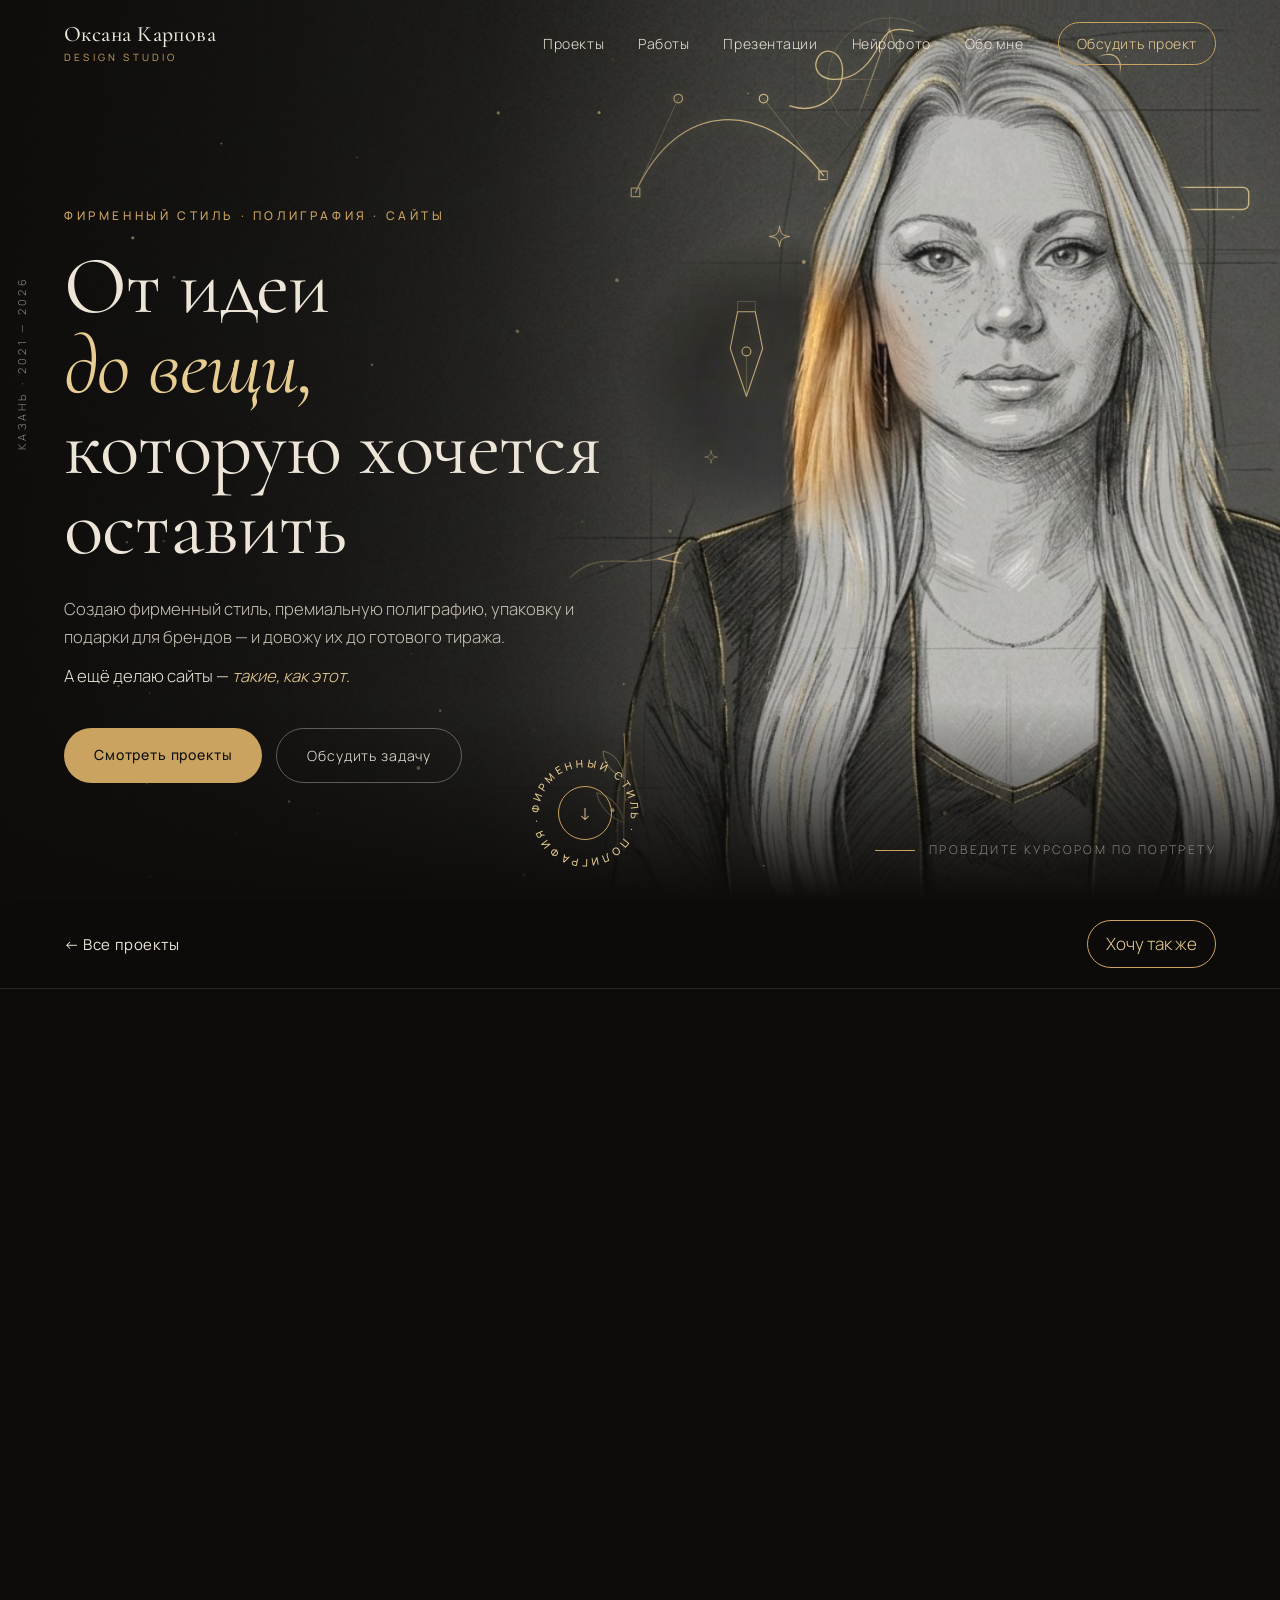
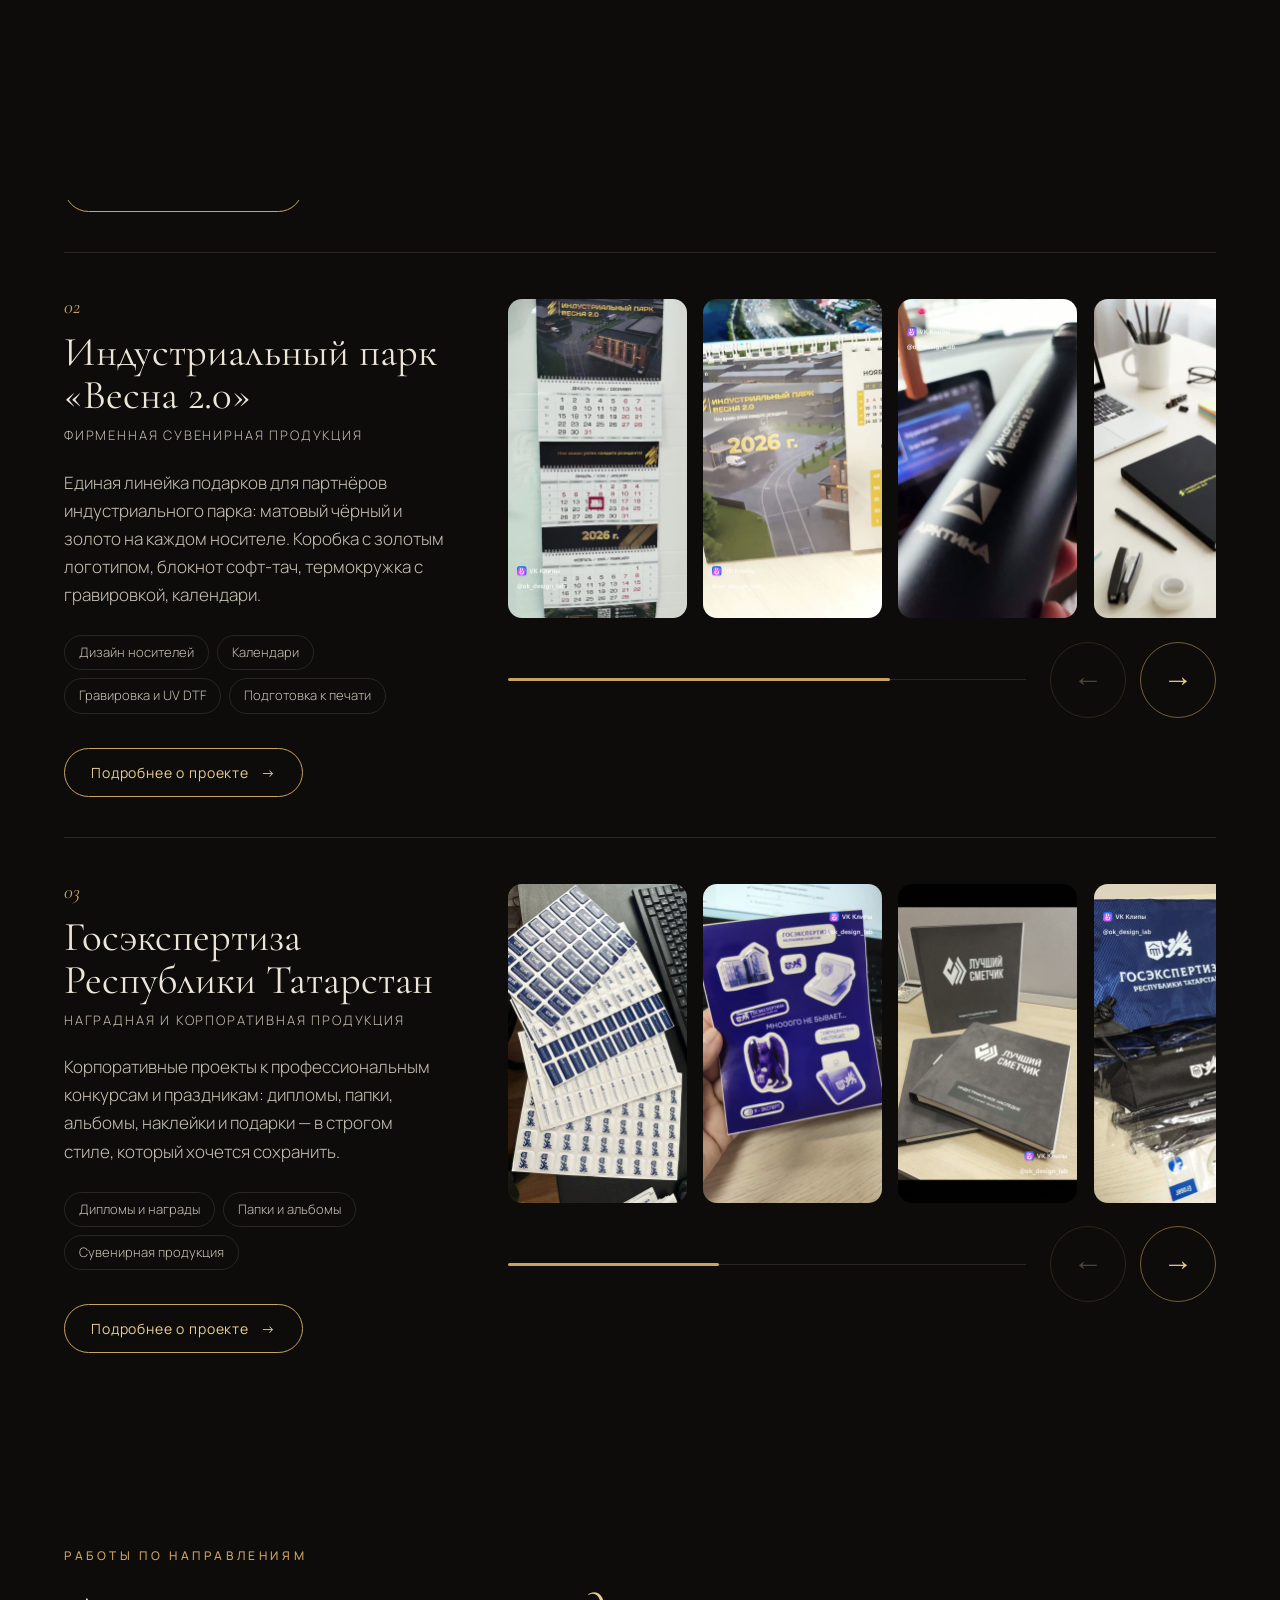
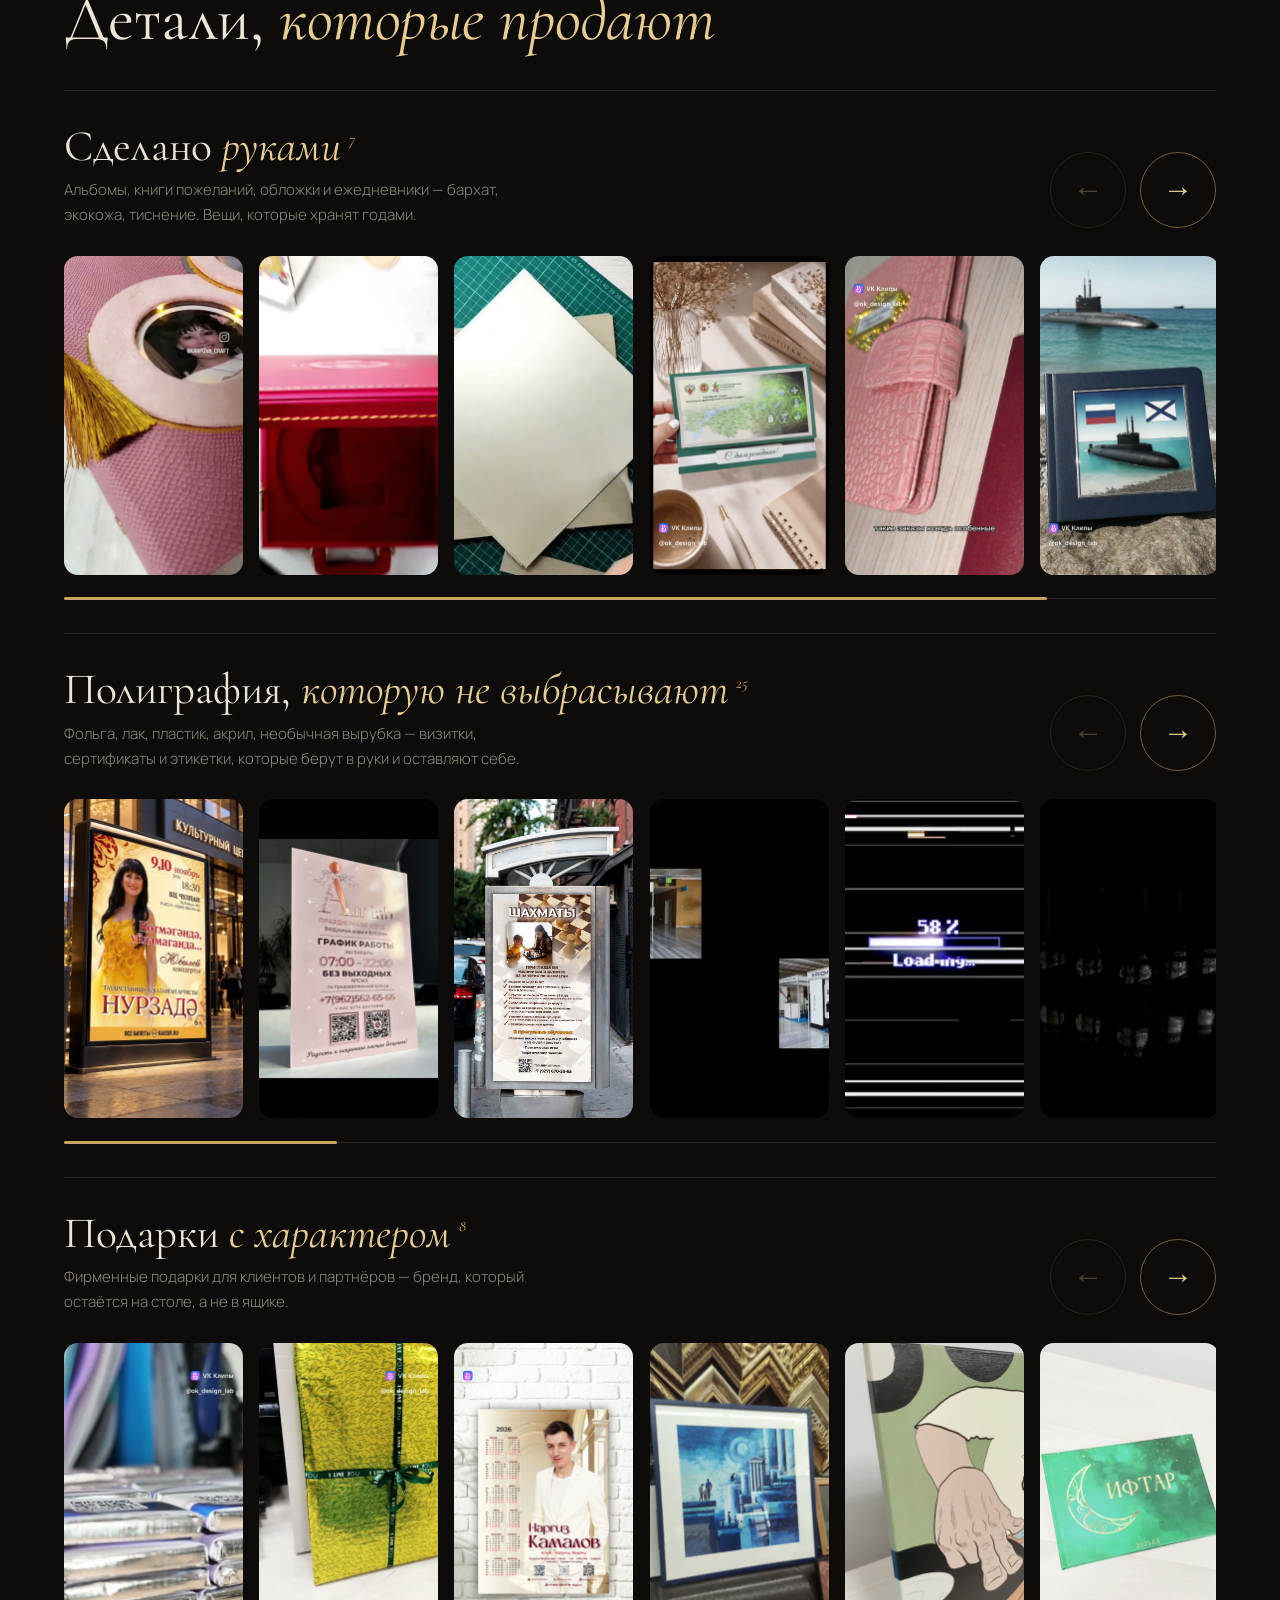
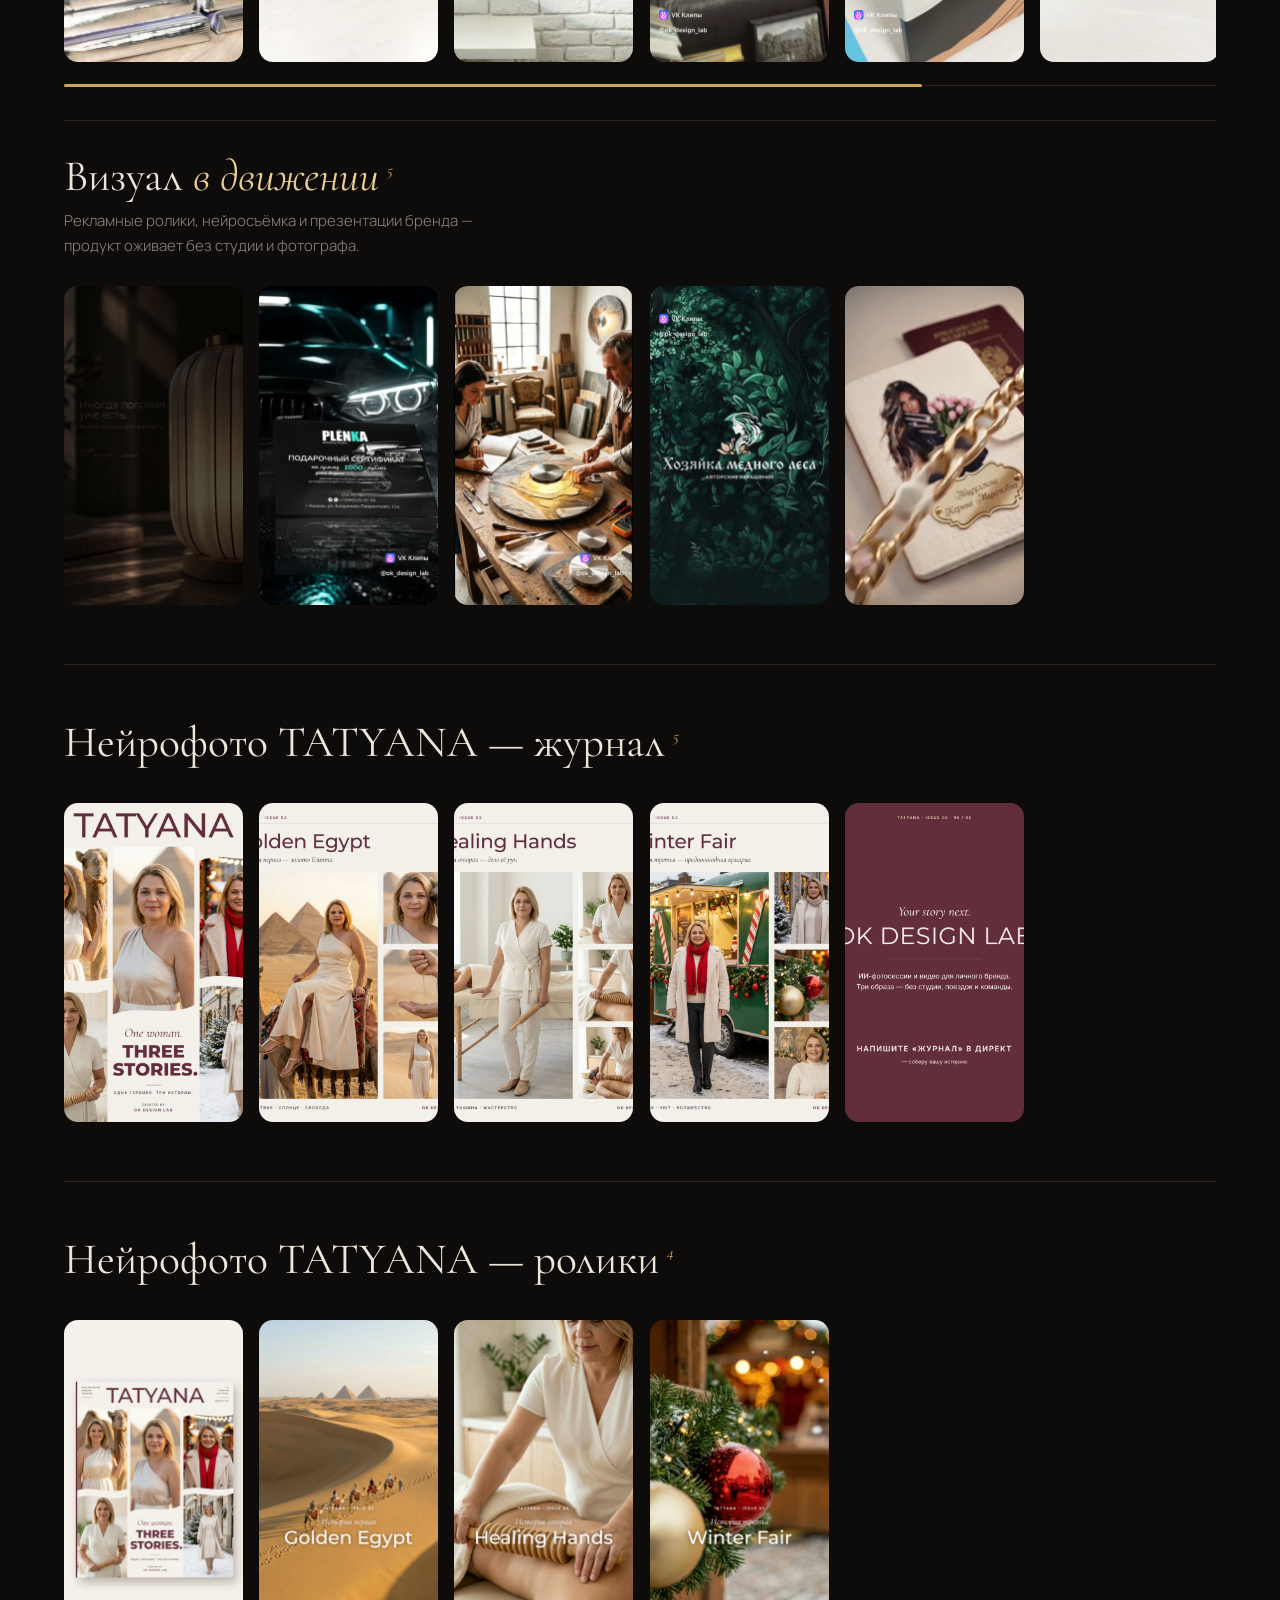
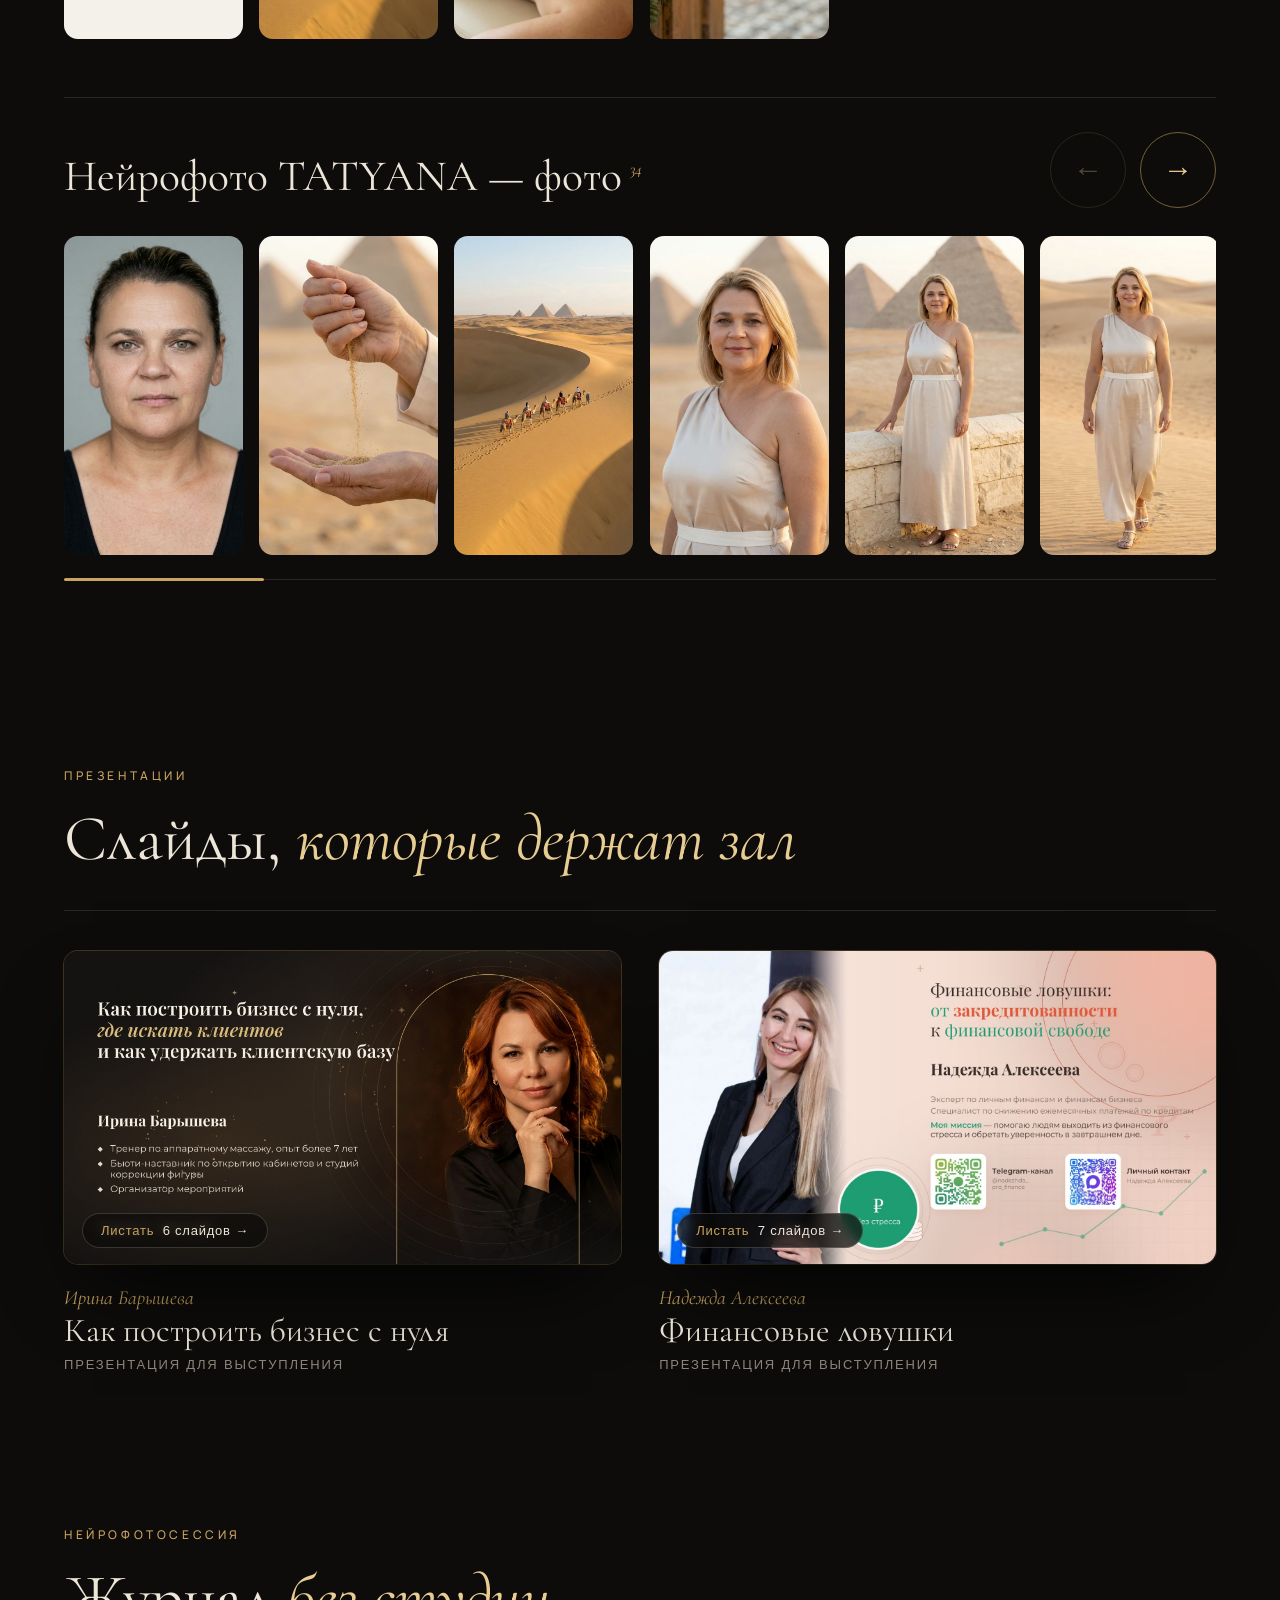
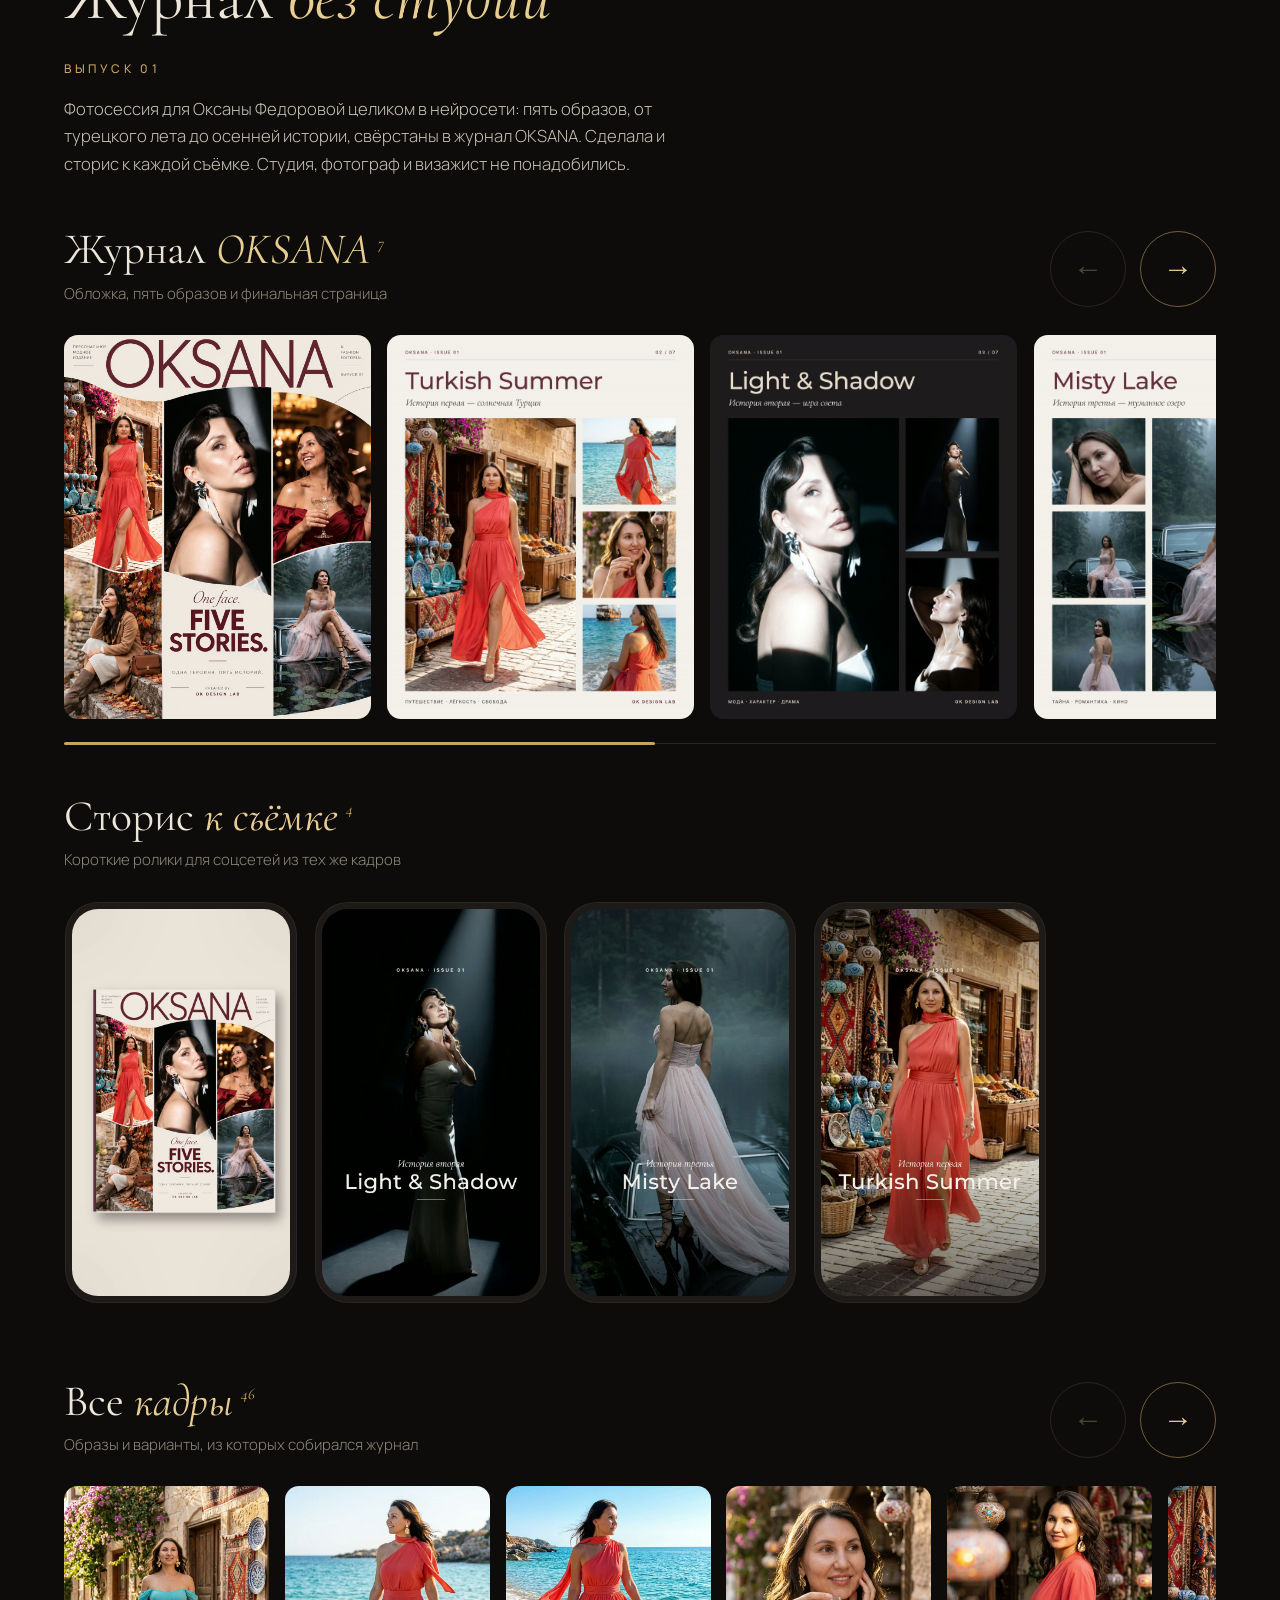
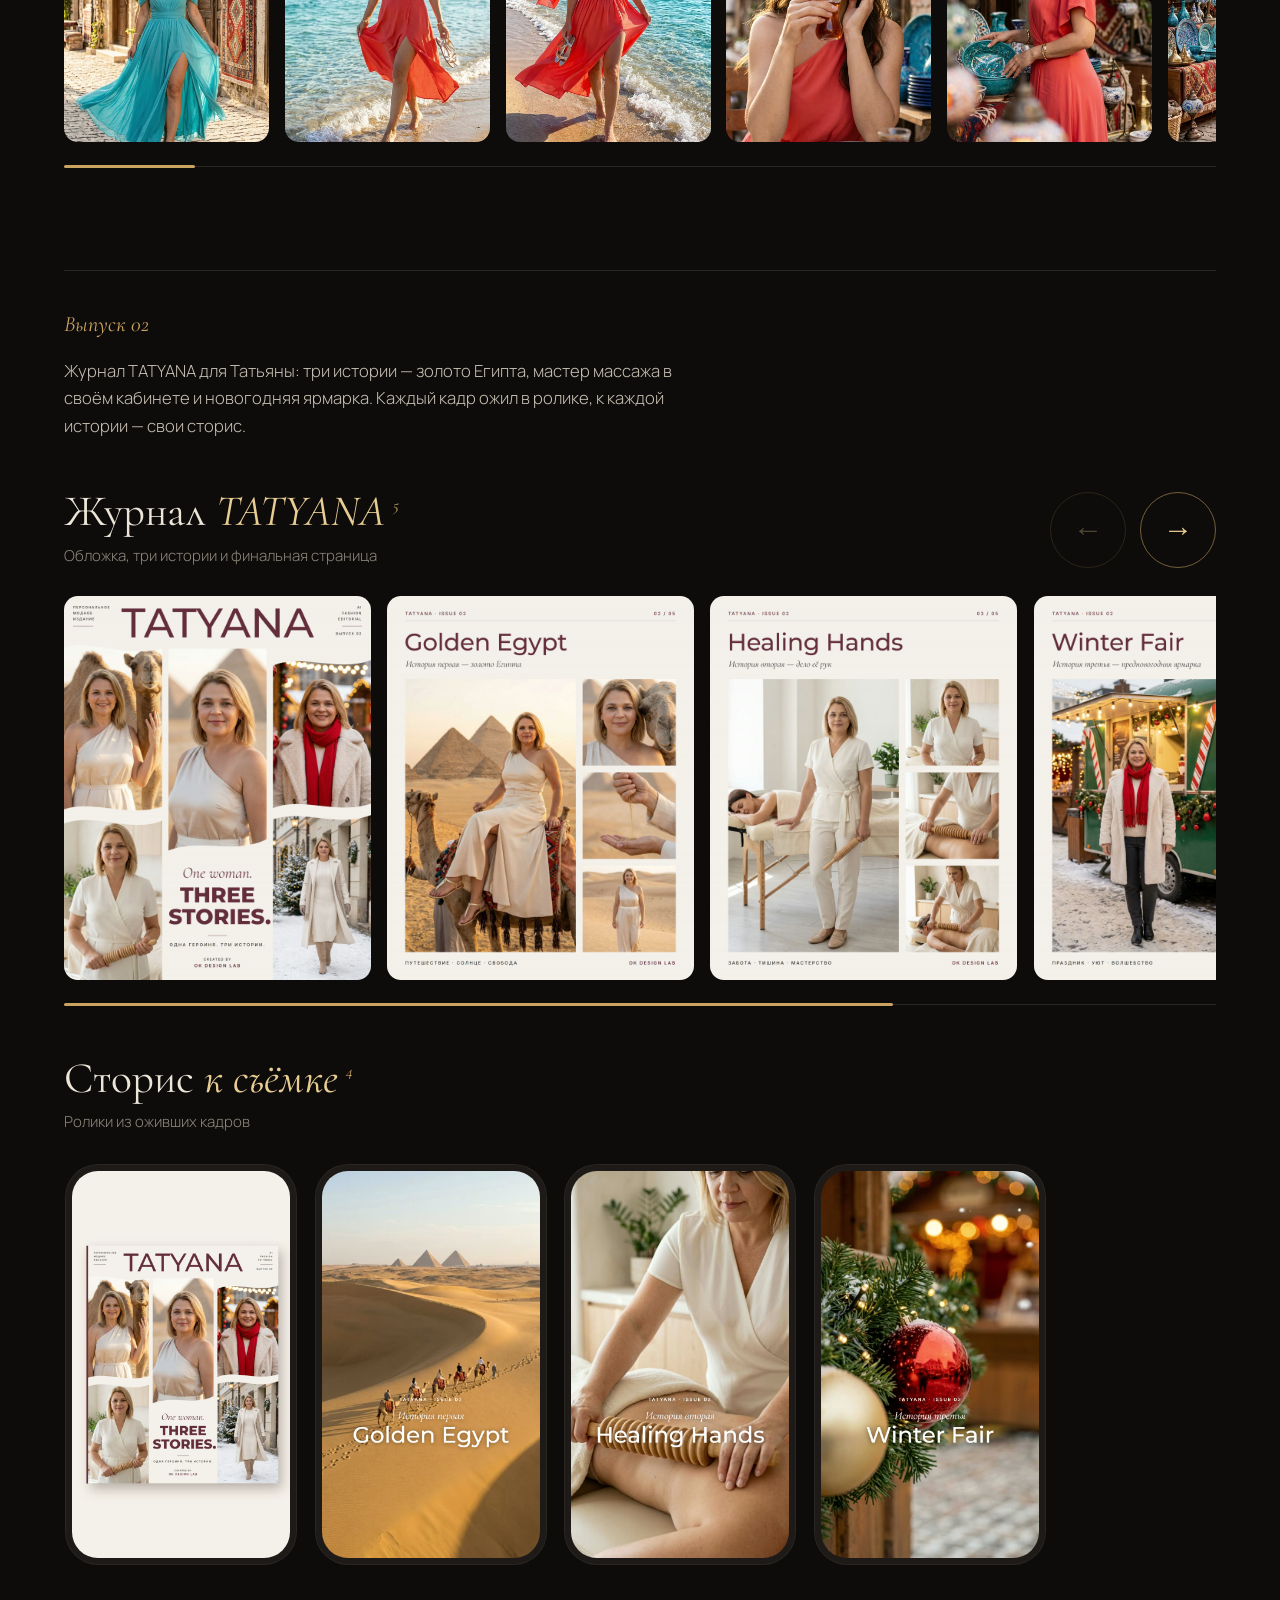
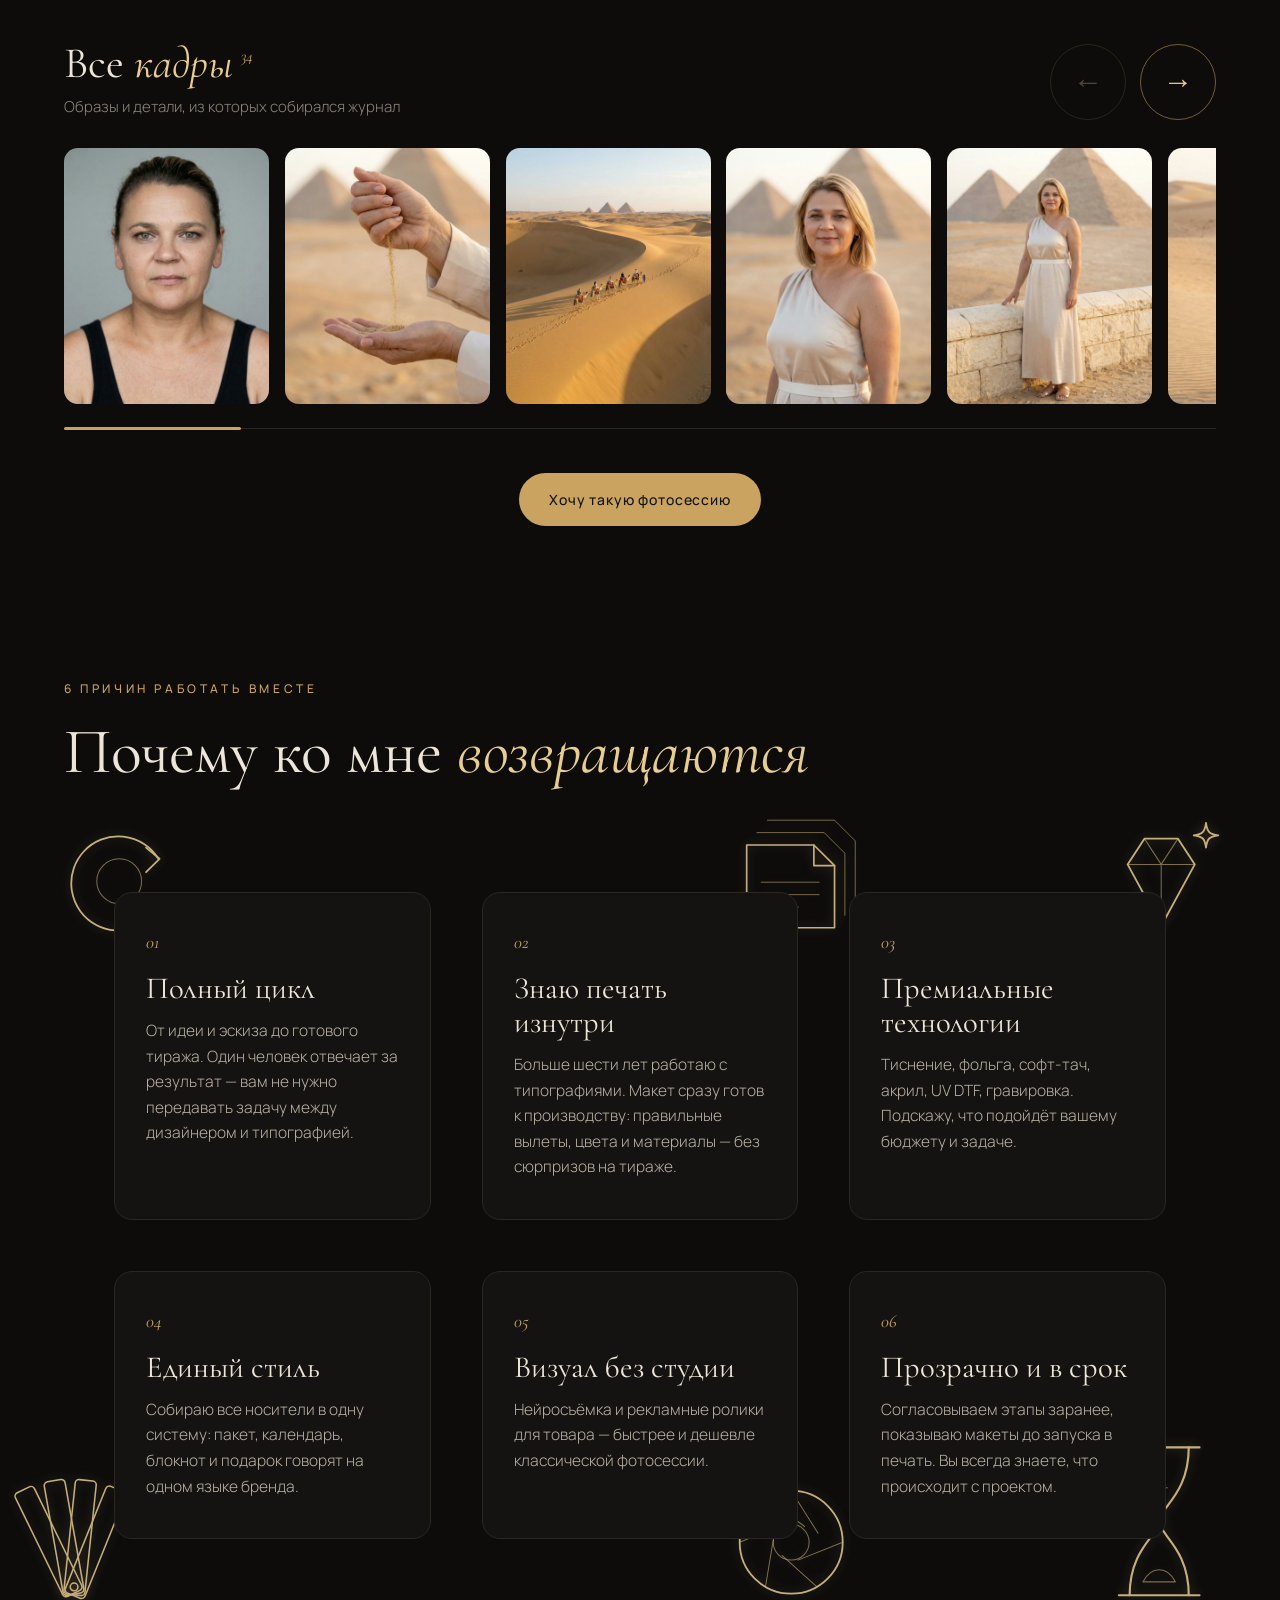
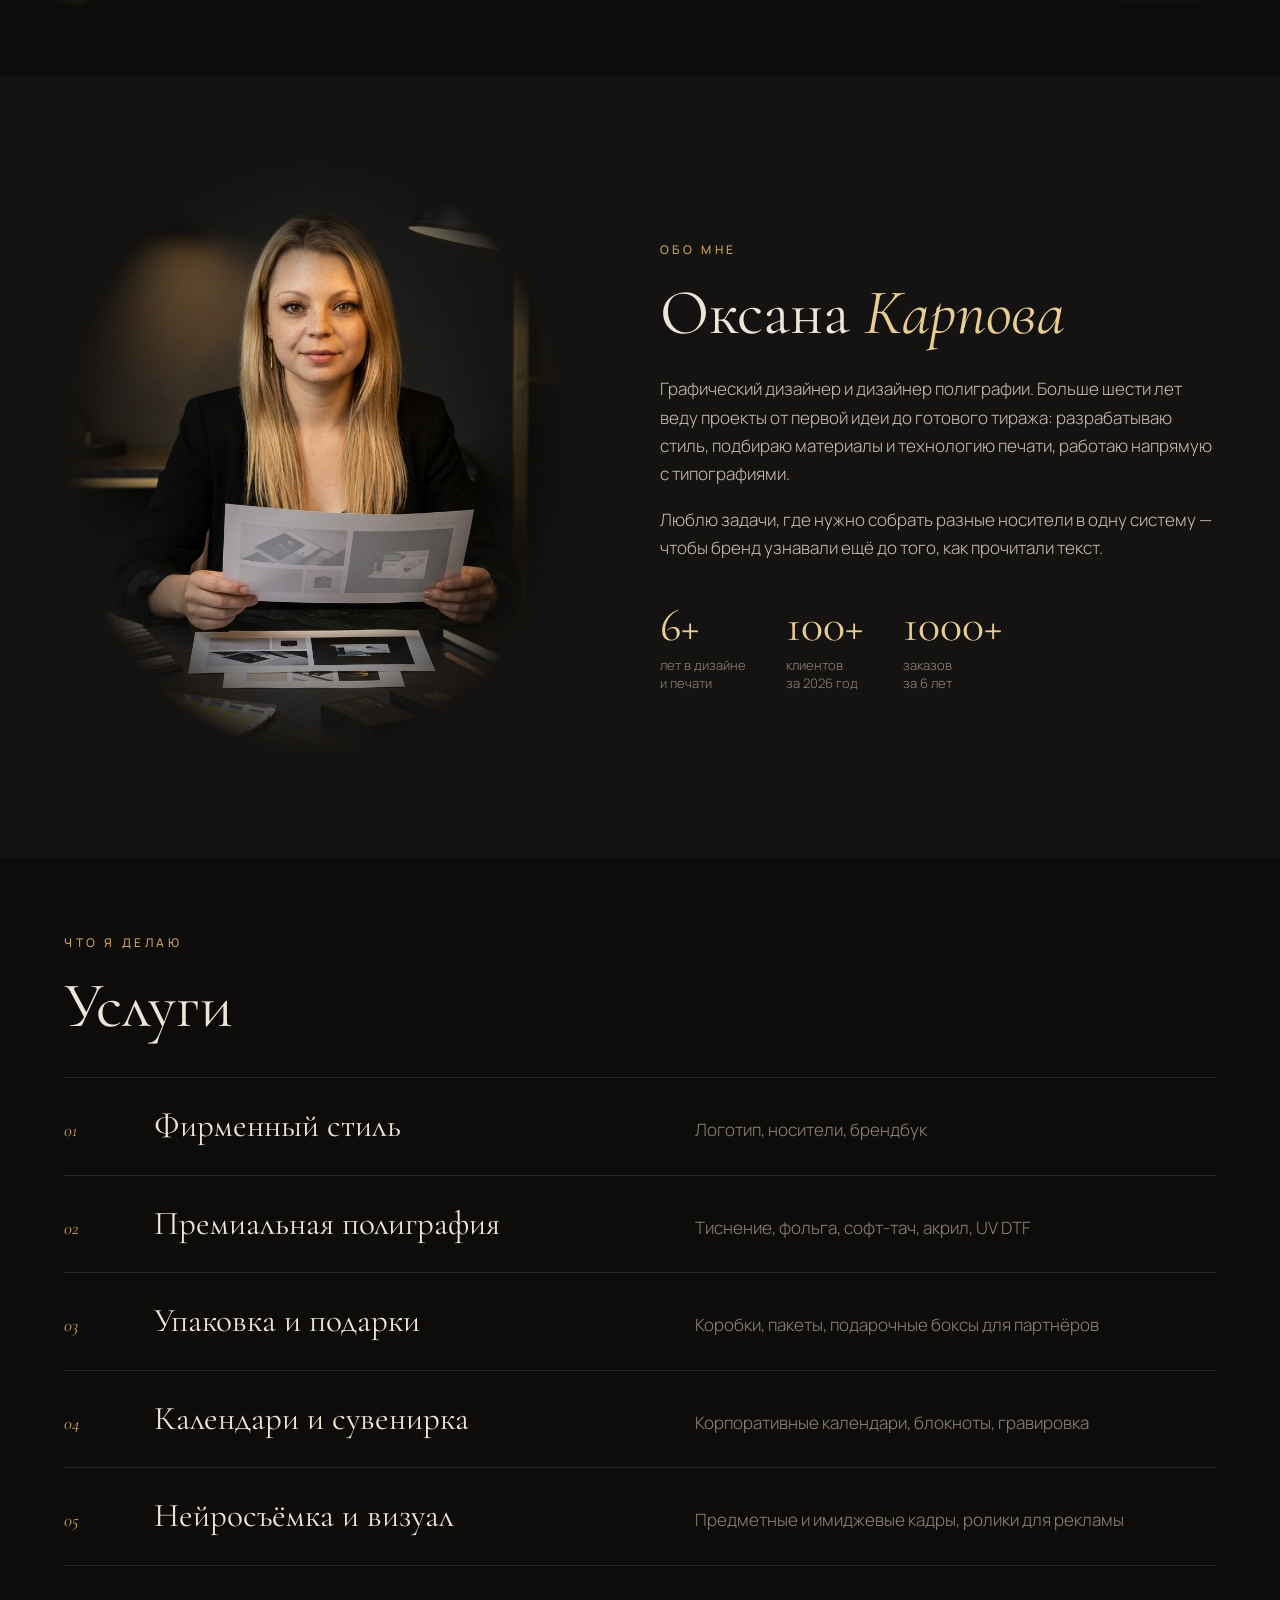
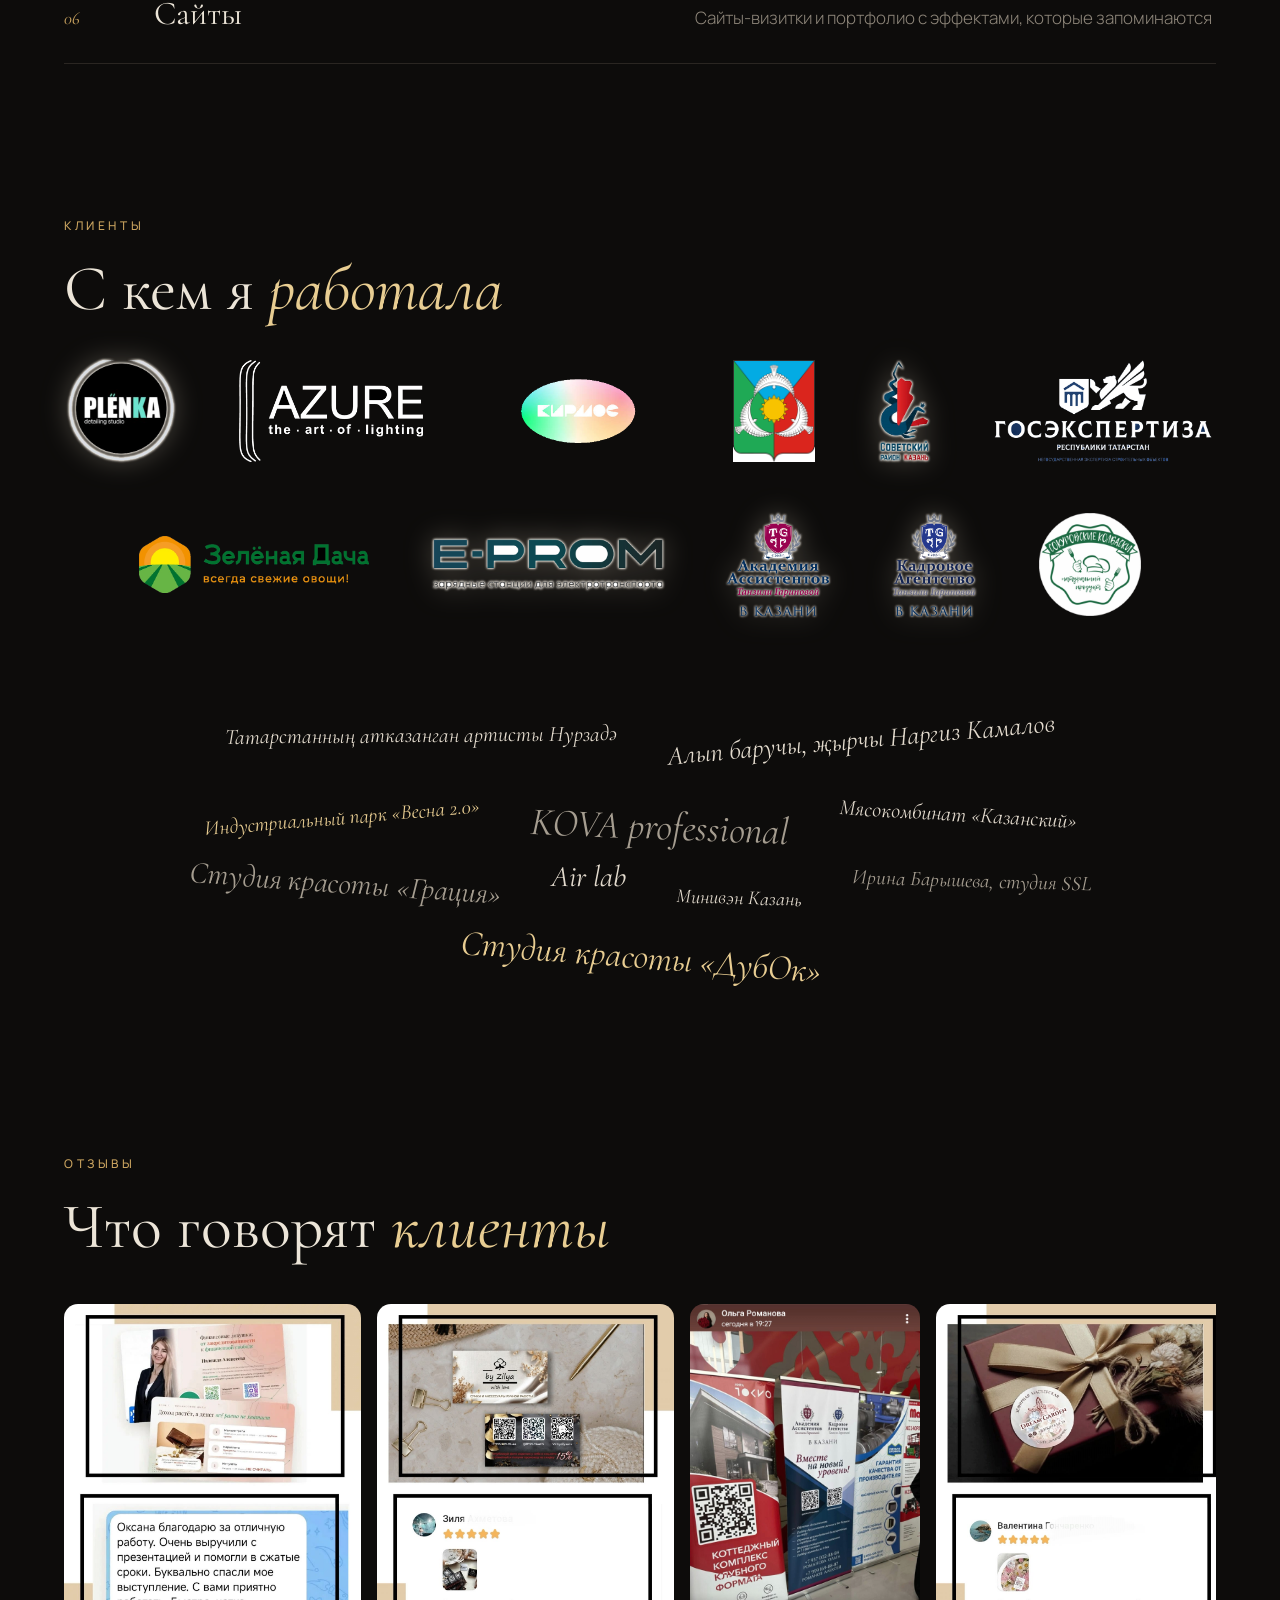
==== commit 2a1c7a3d: "Обновление сайта 31.10.2026 13:11" ====
--- a/index.html
+++ b/index.html
@@ -1,326 +1,326 @@
-<!doctype html>
-<html lang="ru">
-<head>
-<meta charset="utf-8">
-<meta name="viewport" content="width=device-width, initial-scale=1">
-<title>Оксана Карпова — дизайн фирменного стиля и полиграфии</title>
-<meta name="description" content="Оксана Карпова — графический дизайнер в Казани. Фирменный стиль, премиальная полиграфия, упаковка, корпоративные подарки, календари, нейросъёмка и сайты. От идеи до готового тиража.">
-<meta name="keywords" content="дизайнер Казань, графический дизайнер, дизайн полиграфии, фирменный стиль, логотип, упаковка, корпоративные подарки, календари, визитки, нейросъёмка, Оксана Карпова">
-<meta name="author" content="Оксана Карпова">
-<link rel="canonical" href="https://karpovadesigner.github.io/">
-<link rel="icon" href="favicon.svg" type="image/svg+xml">
-<meta name="theme-color" content="#0d0c0b">
-<!-- превью ссылки в Telegram, WhatsApp, ВК -->
-<meta property="og:type" content="website">
-<meta property="og:locale" content="ru_RU">
-<meta property="og:site_name" content="Оксана Карпова — дизайн">
-<meta property="og:title" content="Оксана Карпова — дизайн фирменного стиля и полиграфии">
-<meta property="og:description" content="Фирменный стиль, премиальная полиграфия, упаковка и подарки для брендов — от идеи до готового тиража.">
-<meta property="og:url" content="https://karpovadesigner.github.io/">
-<meta property="og:image" content="https://karpovadesigner.github.io/media/img/og-preview.jpg">
-<meta property="og:image:width" content="1200">
-<meta property="og:image:height" content="630">
-<meta name="twitter:card" content="summary_large_image">
-<!-- данные для поисковиков -->
-<script type="application/ld+json">
-{"@context":"https://schema.org","@type":"ProfessionalService","name":"Оксана Карпова — дизайн фирменного стиля и полиграфии",
- "url":"https://karpovadesigner.github.io/","image":"https://karpovadesigner.github.io/media/img/og-preview.jpg",
- "telephone":"+7 927 444-27-22","address":{"@type":"PostalAddress","addressLocality":"Казань","addressCountry":"RU"},
- "founder":{"@type":"Person","name":"Оксана Карпова","jobTitle":"Графический дизайнер"},
- "sameAs":["https://vk.ru/ok_design_lab","https://t.me/karpova_design","https://instagram.com/ok.design.lab","https://max.ru/channel_OK_design_lab"]}
-</script>
-<link rel="preconnect" href="https://fonts.googleapis.com">
-<link rel="preconnect" href="https://fonts.gstatic.com" crossorigin>
-<link href="https://fonts.googleapis.com/css2?family=Cormorant+Garamond:ital,wght@0,400;0,500;0,600;1,400;1,500&family=Manrope:wght@300;400;500;600&display=swap" rel="stylesheet">
-<link rel="stylesheet" href="style.css">
-</head>
-<body>
-
-<div class="cursor" aria-hidden="true"><div class="cursor-ring"><span></span></div></div>
-<div class="bubbles" aria-hidden="true"></div>
-<canvas class="dust" aria-hidden="true"></canvas>
-
-<header class="top">
-  <a href="#" class="logo">Оксана Карпова<span>design studio</span></a>
-  <nav>
-    <a href="#cases">Проекты</a>
-    <a href="#gallery">Работы</a>
-    <a href="#decks">Презентации</a>
-    <a href="#neuro">Нейрофото</a>
-    <a href="#about">Обо мне</a>
-    <a href="#contacts" class="nav-cta">Обсудить проект</a>
-  </nav>
-</header>
-
-<!-- Первый экран: эскиз, под курсором проявляется фото -->
-<section class="hero" id="top">
-  <div class="hero-media">
-    <img class="hero-sketch" src="media/img/hero-sketch.jpg" alt="">
-    <img class="hero-photo" src="media/img/hero-photo.jpg" alt="">
-
-    <!-- графика за спиной: линейные рисунки, сверху их перекрывает вырезанный силуэт -->
-    <div class="hero-art" aria-hidden="true">
-      <svg class="art a-bezier" data-depth="22" viewBox="0 0 240 140"><path d="M10 120 C 60 10, 160 10, 230 100"/><path class="thin" d="M10 120 L 60 10 M230 100 L160 10"/><rect x="5" y="115" width="10" height="10"/><rect x="225" y="95" width="10" height="10"/><circle cx="60" cy="10" r="5"/><circle cx="160" cy="10" r="5"/></svg>
-      <svg class="art a-pencil" data-depth="34" viewBox="0 0 160 40"><path d="M8 20 L30 8 H148 a6 6 0 0 1 6 6 v12 a6 6 0 0 1 -6 6 H30 Z"/><path class="thin" d="M30 8 V32 M48 8 V32 M8 20 L18 20 M120 8 V32"/></svg>
-      <svg class="art a-plane" data-depth="40" viewBox="0 0 140 100"><path d="M5 50 L135 8 L95 92 L70 62 Z"/><path class="thin" d="M135 8 L70 62 L62 88 L80 70"/><path class="dash" d="M5 50 C -30 60, -60 40, -90 70"/></svg>
-      <svg class="art a-swatch" data-depth="18" viewBox="0 0 140 150"><g transform="translate(20 135)"><rect x="-8" y="-120" width="22" height="120" rx="4" transform="rotate(-26)"/><rect x="-8" y="-120" width="22" height="120" rx="4" transform="rotate(-10)"/><rect x="-8" y="-120" width="22" height="120" rx="4" transform="rotate(6)"/><rect x="-8" y="-120" width="22" height="120" rx="4" transform="rotate(22)"/><circle cx="3" cy="-8" r="4"/></g></svg>
-      <svg class="art a-nib" data-depth="28" viewBox="0 0 80 140"><path d="M40 135 L18 70 L28 20 H52 L62 70 Z"/><path class="thin" d="M40 135 V82"/><circle cx="40" cy="74" r="6"/><path class="thin" d="M28 20 V6 H52 V20"/></svg>
-      <svg class="art a-butterfly" data-depth="46" viewBox="0 0 120 90"><path d="M60 45 C 40 0, 0 5, 8 35 C 14 55, 45 52, 60 45 C 75 52, 106 55, 112 35 C 120 5, 80 0, 60 45 Z"/><path d="M60 45 C 45 60, 25 85, 40 85 C 52 85, 58 65, 60 45 C 62 65, 68 85, 80 85 C 95 85, 75 60, 60 45"/><path class="thin" d="M60 45 L52 22 M60 45 L68 22"/></svg>
-      <svg class="art a-swirl" data-depth="14" viewBox="0 0 160 120"><path d="M10 100 C 40 110, 70 90, 70 60 C 70 35, 45 30, 40 50 C 35 70, 70 80, 95 55 C 120 30, 110 5, 150 15"/></svg>
-      <svg class="art a-branch" data-depth="24" viewBox="0 0 120 160"><path d="M60 155 C 58 110, 64 60, 60 8"/><path d="M60 120 C 40 112, 28 96, 26 82 C 44 86, 56 100, 60 120 Z M61 92 C 80 84, 92 68, 94 54 C 76 58, 64 72, 61 92 Z M60 64 C 42 56, 34 42, 34 30 C 50 34, 58 48, 60 64 Z"/></svg>
-      <svg class="art a-glyph" data-depth="12" viewBox="0 0 160 160"><circle class="thin" cx="80" cy="80" r="70"/><path class="thin" d="M10 80 H150 M80 10 V150"/><path d="M38 140 L80 22 L122 140 M54 98 H106"/></svg>
-      <svg class="art a-spark s1" data-depth="50" viewBox="0 0 40 40"><path d="M20 2 C 22 16, 24 18, 38 20 C 24 22, 22 24, 20 38 C 18 24, 16 22, 2 20 C 16 18, 18 16, 20 2 Z"/></svg>
-      <svg class="art a-spark s2" data-depth="36" viewBox="0 0 40 40"><path d="M20 2 C 22 16, 24 18, 38 20 C 24 22, 22 24, 20 38 C 18 24, 16 22, 2 20 C 16 18, 18 16, 20 2 Z"/></svg>
-      <svg class="art a-spark s3" data-depth="44" viewBox="0 0 40 40"><path d="M20 2 C 22 16, 24 18, 38 20 C 24 22, 22 24, 20 38 C 18 24, 16 22, 2 20 C 16 18, 18 16, 20 2 Z"/></svg>
-    </div>
-
-    <img class="hero-sketch hero-cut" src="media/img/hero-sketch-cut.png" alt="">
-    <img class="hero-photo hero-cut" src="media/img/hero-photo-cut.png" alt="Оксана Карпова, дизайнер">
-  </div>
-  <div class="hero-text">
-    <p class="eyebrow reveal">Фирменный стиль · полиграфия · сайты</p>
-    <h1 class="reveal">От идеи<br><em>до вещи,</em><br>которую хочется оставить</h1>
-    <p class="lead reveal">Создаю фирменный стиль, премиальную полиграфию, упаковку и подарки для брендов — и довожу их до готового тиража.</p>
-    <p class="lead lead-site reveal">А ещё делаю сайты — <em>такие, как этот</em>.</p>
-    <div class="hero-actions reveal">
-      <a href="#cases" class="btn btn-gold">Смотреть проекты</a>
-      <a href="#contacts" class="btn btn-line">Обсудить задачу</a>
-    </div>
-  </div>
-  <div class="hero-deco" aria-hidden="true">
-    <div class="side-note">Казань · 2021 — 2026</div>
-  </div>
-
-  <a href="#cases" class="badge" aria-label="К проектам">
-    <svg viewBox="0 0 120 120"><defs><path id="circ" d="M60,60 m-46,0 a46,46 0 1,1 92,0 a46,46 0 1,1 -92,0"/></defs>
-      <text><textPath href="#circ">фирменный стиль · полиграфия · упаковка · </textPath></text></svg>
-    <b>↓</b>
-  </a>
-
-  <p class="hero-hint">Проведите курсором по портрету</p>
-</section>
-
-<div class="marquee" aria-hidden="true"><div class="marquee-track">
-  <span>Фирменный стиль</span><i>✦</i><span>Премиальная полиграфия</span><i>✦</i><span>Упаковка</span><i>✦</i><span>Сувенирная продукция</span><i>✦</i><span>Календари</span><i>✦</i><span>Нейросъёмка</span><i>✦</i>
-  <span>Фирменный стиль</span><i>✦</i><span>Премиальная полиграфия</span><i>✦</i><span>Упаковка</span><i>✦</i><span>Сувенирная продукция</span><i>✦</i><span>Календари</span><i>✦</i><span>Нейросъёмка</span><i>✦</i>
-</div></div>
-
-<section class="section" id="cases">
-  <div class="section-head">
-    <p class="eyebrow reveal">Избранные проекты</p>
-    <h2 class="reveal">Большие задачи<br><em>в одном стиле</em></h2>
-  </div>
-  <div id="case-list"></div>
-</section>
-
-<section class="section" id="gallery">
-  <div class="section-head">
-    <p class="eyebrow reveal">Работы по направлениям</p>
-    <h2 class="reveal">Детали, <em>которые продают</em></h2>
-  </div>
-  <div id="categories"></div>
-</section>
-
-<section class="section" id="decks">
-  <div class="section-head">
-    <p class="eyebrow reveal">Презентации</p>
-    <h2 class="reveal">Слайды, <em>которые держат зал</em></h2>
-  </div>
-  <div id="deck-list"></div>
-</section>
-
-<section class="section neuro" id="neuro">
-  <div class="section-head">
-    <p class="eyebrow reveal">Нейрофотосессия</p>
-    <h2 class="reveal">Журнал <em>без студии</em></h2>
-    <p class="eyebrow neuro-issue-top reveal">Выпуск 01</p>
-    <p class="lead neuro-lead reveal">Фотосессия для Оксаны Федоровой целиком в нейросети: пять образов, от турецкого лета до осенней истории, свёрстаны в журнал OKSANA. Сделала и сторис к каждой съёмке. Студия, фотограф и визажист не понадобились.</p>
-  </div>
-  <div class="neuro-block reveal">
-    <div class="cat-head"><div><h3>Журнал <em>OKSANA</em><sup data-n="Нейрофото — журнал"></sup></h3><p>Обложка, пять образов и финальная страница</p></div><div class="cat-arrows"><button class="prev" aria-label="Назад">←</button><button class="next" aria-label="Вперёд">→</button></div></div>
-    <div class="track neuro-mag" data-folder="Нейрофото — журнал"></div>
-    <div class="cat-progress"><i></i></div>
-  </div>
-  <div class="neuro-block reveal">
-    <div class="cat-head"><div><h3>Сторис <em>к съёмке</em><sup data-n="Нейрофото — ролики"></sup></h3><p>Короткие ролики для соцсетей из тех же кадров</p></div><div class="cat-arrows"><button class="prev" aria-label="Назад">←</button><button class="next" aria-label="Вперёд">→</button></div></div>
-    <div class="track neuro-stories" data-folder="Нейрофото — ролики"></div>
-    <div class="cat-progress"><i></i></div>
-  </div>
-  <div class="neuro-block reveal">
-    <div class="cat-head"><div><h3>Все <em>кадры</em><sup data-n="Нейрофото — фото"></sup></h3><p>Образы и варианты, из которых собирался журнал</p></div><div class="cat-arrows"><button class="prev" aria-label="Назад">←</button><button class="next" aria-label="Вперёд">→</button></div></div>
-    <div class="track neuro-photos" data-folder="Нейрофото — фото"></div>
-    <div class="cat-progress"><i></i></div>
-  </div>
-  <div class="neuro-issue reveal">
-    <span class="case-num">Выпуск 02</span>
-    <p class="lead neuro-lead">Журнал TATYANA для Татьяны: три истории — золото Египта, мастер массажа в своём кабинете и новогодняя ярмарка. Каждый кадр ожил в ролике, к каждой истории — свои сторис.</p>
-  </div>
-  <div class="neuro-block reveal">
-    <div class="cat-head"><div><h3>Журнал <em>TATYANA</em><sup data-n="Нейрофото TATYANA — журнал"></sup></h3><p>Обложка, три истории и финальная страница</p></div><div class="cat-arrows"><button class="prev" aria-label="Назад">←</button><button class="next" aria-label="Вперёд">→</button></div></div>
-    <div class="track neuro-mag" data-folder="Нейрофото TATYANA — журнал"></div>
-    <div class="cat-progress"><i></i></div>
-  </div>
-  <div class="neuro-block reveal">
-    <div class="cat-head"><div><h3>Сторис <em>к съёмке</em><sup data-n="Нейрофото TATYANA — ролики"></sup></h3><p>Ролики из оживших кадров</p></div><div class="cat-arrows"><button class="prev" aria-label="Назад">←</button><button class="next" aria-label="Вперёд">→</button></div></div>
-    <div class="track neuro-stories" data-folder="Нейрофото TATYANA — ролики"></div>
-    <div class="cat-progress"><i></i></div>
-  </div>
-  <div class="neuro-block reveal">
-    <div class="cat-head"><div><h3>Все <em>кадры</em><sup data-n="Нейрофото TATYANA — фото"></sup></h3><p>Образы и детали, из которых собирался журнал</p></div><div class="cat-arrows"><button class="prev" aria-label="Назад">←</button><button class="next" aria-label="Вперёд">→</button></div></div>
-    <div class="track neuro-photos" data-folder="Нейрофото TATYANA — фото"></div>
-    <div class="cat-progress"><i></i></div>
-  </div>
-  <div class="neuro-cta reveal"><a href="#lead" class="btn btn-gold open-lead">Хочу такую фотосессию</a></div>
-</section>
-
-<section class="section why" id="why">
-  <div class="section-head">
-    <p class="eyebrow reveal">6 причин работать вместе</p>
-    <h2 class="reveal">Почему ко мне <em>возвращаются</em></h2>
-  </div>
-  <div class="why-grid">
-    <div class="why-item reveal"><span>01</span><b>Полный цикл</b><p>От идеи и эскиза до готового тиража. Один человек отвечает за результат — вам не нужно передавать задачу между дизайнером и типографией.</p></div>
-    <div class="why-item reveal"><span>02</span><b>Знаю печать изнутри</b><p>Больше шести лет работаю с типографиями. Макет сразу готов к производству: правильные вылеты, цвета и материалы — без сюрпризов на тираже.</p></div>
-    <div class="why-item reveal"><span>03</span><b>Премиальные технологии</b><p>Тиснение, фольга, софт-тач, акрил, UV DTF, гравировка. Подскажу, что подойдёт вашему бюджету и задаче.</p></div>
-    <div class="why-item reveal"><span>04</span><b>Единый стиль</b><p>Собираю все носители в одну систему: пакет, календарь, блокнот и подарок говорят на одном языке бренда.</p></div>
-    <div class="why-item reveal"><span>05</span><b>Визуал без студии</b><p>Нейросъёмка и рекламные ролики для товара — быстрее и дешевле классической фотосессии.</p></div>
-    <div class="why-item reveal"><span>06</span><b>Прозрачно и в срок</b><p>Согласовываем этапы заранее, показываю макеты до запуска в печать. Вы всегда знаете, что происходит с проектом.</p></div>
-  </div>
-</section>
-
-<section class="section about" id="about">
-  <div class="about-photo reveal"><img src="media/img/about.jpg" alt="Оксана Карпова за рабочим столом"></div>
-  <div class="about-text">
-    <p class="eyebrow reveal">Обо мне</p>
-    <h2 class="reveal">Оксана <em>Карпова</em></h2>
-    <p class="reveal">Графический дизайнер и дизайнер полиграфии. Больше шести лет веду проекты от первой идеи до готового тиража: разрабатываю стиль, подбираю материалы и технологию печати, работаю напрямую с типографиями.</p>
-    <p class="reveal">Люблю задачи, где нужно собрать разные носители в одну систему — чтобы бренд узнавали ещё до того, как прочитали текст.</p>
-    <div class="stats reveal">
-      <div><b>6+</b><span>лет в дизайне<br>и печати</span></div>
-      <div><b>100+</b><span>клиентов<br>за 2026 год</span></div>
-      <div><b>1000+</b><span>заказов<br>за 6 лет</span></div>
-    </div>
-  </div>
-</section>
-
-<section class="section services">
-  <div class="section-head">
-    <p class="eyebrow reveal">Что я делаю</p>
-    <h2 class="reveal">Услуги</h2>
-  </div>
-  <ul class="service-list">
-    <li class="reveal"><span>01</span><b>Фирменный стиль</b><p>Логотип, носители, брендбук</p></li>
-    <li class="reveal"><span>02</span><b>Премиальная полиграфия</b><p>Тиснение, фольга, софт-тач, акрил, UV DTF</p></li>
-    <li class="reveal"><span>03</span><b>Упаковка и подарки</b><p>Коробки, пакеты, подарочные боксы для партнёров</p></li>
-    <li class="reveal"><span>04</span><b>Календари и сувенирка</b><p>Корпоративные календари, блокноты, гравировка</p></li>
-    <li class="reveal"><span>05</span><b>Нейросъёмка и визуал</b><p>Предметные и имиджевые кадры, ролики для рекламы</p></li>
-    <li class="reveal"><span>06</span><b>Сайты</b><p>Сайты-визитки и портфолио с эффектами, которые запоминаются</p></li>
-  </ul>
-</section>
-
-<section class="section clients" id="clients">
-  <div class="section-head">
-    <p class="eyebrow reveal">Клиенты</p>
-    <h2 class="reveal">С кем я <em>работала</em></h2>
-  </div>
-  <div class="logo-wall" id="logo-wall"></div>
-  <ul class="client-list cloud" id="client-list"></ul>
-</section>
-
-<section class="section reviews" id="reviews">
-  <div class="section-head">
-    <p class="eyebrow reveal">Отзывы</p>
-    <h2 class="reveal">Что говорят <em>клиенты</em></h2>
-  </div>
-  <div id="review-list"></div>
-</section>
-
-<section class="section contacts" id="contacts">
-  <div class="contacts-text">
-    <p class="eyebrow reveal">Контакты</p>
-    <h2 class="reveal">Обсудим<br><em>ваш проект?</em></h2>
-    <p class="lead reveal">Расскажите о задаче — предложу решение, материалы и сроки.</p>
-    <a href="#lead" class="btn btn-gold reveal open-lead" style="margin-top:28px">Оставить заявку</a>
-    <div class="contact-links reveal">
-      <a href="https://t.me/karpova_design" target="_blank" rel="noopener">Telegram<span>@karpova_design</span></a>
-      <a href="tel:+79274442722">Телефон<span>+7 927 444-27-22</span></a>
-      <a href="https://vk.ru/ok_design_lab" target="_blank" rel="noopener">ВКонтакте<span>ok_design_lab</span></a>
-      <a href="https://instagram.com/ok.design.lab" target="_blank" rel="noopener">Instagram<span>@ok.design.lab</span></a>
-      <a href="https://max.ru/channel_OK_design_lab" target="_blank" rel="noopener">MAX<span>канал OK design lab</span></a>
-    </div>
-  </div>
-  <div class="contacts-photo reveal"><img src="media/img/box.jpg" alt="Оксана Карпова с подарочной коробкой"></div>
-</section>
-
-<footer class="foot">
-  <span>© 2026 Оксана Карпова</span>
-  <nav class="foot-links">
-    <a href="https://t.me/karpova_design" target="_blank" rel="noopener">Telegram</a>
-    <a href="https://vk.ru/ok_design_lab" target="_blank" rel="noopener">ВК</a>
-    <a href="https://instagram.com/ok.design.lab" target="_blank" rel="noopener">Instagram</a>
-    <a href="https://max.ru/channel_OK_design_lab" target="_blank" rel="noopener">MAX</a>
-  </nav>
-  <a href="#top">Наверх ↑</a>
-</footer>
-
-<!-- заявка: открывается по кнопкам «Обсудить проект» -->
-<div class="order" aria-hidden="true">
-  <div class="lead-box" role="dialog" aria-label="Заявка на проект">
-    <button class="lead-close" aria-label="Закрыть">×</button>
-    <form class="lead-form" novalidate>
-      <p class="eyebrow">Заявка</p>
-      <h2>Расскажите <em>о задаче</em></h2>
-      <p class="lead-sub">Отвечу в течение дня и предложу решение, материалы и сроки.</p>
-
-      <div class="lead-row">
-        <label>Как вас зовут<input name="Имя" required placeholder="Имя"></label>
-        <label>Как с вами связаться<input name="Контакт" required placeholder="Телефон или Telegram"></label>
-      </div>
-      <label>Компания или бренд<input name="Компания" placeholder="Необязательно"></label>
-
-      <fieldset><legend>Что нужно</legend>
-        <div class="chips" data-name="Что нужно">
-          <button type="button">Фирменный стиль</button><button type="button">Полиграфия</button>
-          <button type="button">Упаковка и подарки</button><button type="button">Календари и сувенирка</button>
-          <button type="button">Ручная работа</button><button type="button">Нейросъёмка и ролики</button><button type="button">Сайт</button><button type="button">Другое</button>
-        </div>
-      </fieldset>
-
-      <div class="lead-row">
-        <label>Бюджет<select name="Бюджет"><option>Пока не знаю</option><option>до 30 000 ₽</option><option>30 000 – 100 000 ₽</option><option>100 000 – 300 000 ₽</option><option>от 300 000 ₽</option></select></label>
-        <label>Когда нужно<select name="Сроки"><option>Не горит</option><option>В течение месяца</option><option>За 1–2 недели</option><option>Срочно</option></select></label>
-      </div>
-      <label>Опишите задачу<textarea name="Задача" rows="4" placeholder="Что делаем, для кого, тираж, примеры, которые нравятся"></textarea></label>
-      <input type="text" name="_honey" class="hp" tabindex="-1" autocomplete="off">
-      <label class="agree"><input type="checkbox" name="Согласие" required> Согласна(-ен) на обработку персональных данных для ответа на заявку</label>
-
-      <button type="submit" class="btn btn-gold lead-send">Отправить заявку</button>
-      <p class="lead-msg" role="status"></p>
-    </form>
-    <div class="lead-done">
-      <p class="eyebrow">Готово</p>
-      <h2>Спасибо, <em>заявка у меня</em></h2>
-      <p class="lead-sub">Свяжусь с вами в течение дня. Если срочно — пишите в Telegram <a href="https://t.me/karpova_design" target="_blank" rel="noopener">@karpova_design</a>.</p>
-    </div>
-  </div>
-</div>
-
-<!-- страница проекта «Подробнее» -->
-<div class="project" aria-hidden="true">
-  <div class="project-bar">
-    <button class="project-back">← Все проекты</button>
-    <a href="#contacts" class="nav-cta project-cta">Хочу так же</a>
-  </div>
-  <div class="project-inner"></div>
-</div>
-
-<div class="lightbox" aria-hidden="true">
-  <button class="lb-close" aria-label="Закрыть">×</button>
-  <div class="lb-body"></div>
-</div>
-
-<script src="media.js"></script>
-<script src="works.js"></script>
-<script src="script.js"></script>
-</body>
-</html>
+<!doctype html>
+<html lang="ru">
+<head>
+<meta charset="utf-8">
+<meta name="viewport" content="width=device-width, initial-scale=1">
+<title>Оксана Карпова — дизайн фирменного стиля и полиграфии</title>
+<meta name="description" content="Оксана Карпова — графический дизайнер в Казани. Фирменный стиль, премиальная полиграфия, упаковка, корпоративные подарки, календари, нейросъёмка и сайты. От идеи до готового тиража.">
+<meta name="keywords" content="дизайнер Казань, графический дизайнер, дизайн полиграфии, фирменный стиль, логотип, упаковка, корпоративные подарки, календари, визитки, нейросъёмка, Оксана Карпова">
+<meta name="author" content="Оксана Карпова">
+<link rel="canonical" href="https://karpovadesigner.github.io/">
+<link rel="icon" href="favicon.svg" type="image/svg+xml">
+<meta name="theme-color" content="#0d0c0b">
+<!-- превью ссылки в Telegram, WhatsApp, ВК -->
+<meta property="og:type" content="website">
+<meta property="og:locale" content="ru_RU">
+<meta property="og:site_name" content="Оксана Карпова — дизайн">
+<meta property="og:title" content="Оксана Карпова — дизайн фирменного стиля и полиграфии">
+<meta property="og:description" content="Фирменный стиль, премиальная полиграфия, упаковка и подарки для брендов — от идеи до готового тиража.">
+<meta property="og:url" content="https://karpovadesigner.github.io/">
+<meta property="og:image" content="https://karpovadesigner.github.io/media/img/og-preview.jpg">
+<meta property="og:image:width" content="1200">
+<meta property="og:image:height" content="630">
+<meta name="twitter:card" content="summary_large_image">
+<!-- данные для поисковиков -->
+<script type="application/ld+json">
+{"@context":"https://schema.org","@type":"ProfessionalService","name":"Оксана Карпова — дизайн фирменного стиля и полиграфии",
+ "url":"https://karpovadesigner.github.io/","image":"https://karpovadesigner.github.io/media/img/og-preview.jpg",
+ "telephone":"+7 927 444-27-22","address":{"@type":"PostalAddress","addressLocality":"Казань","addressCountry":"RU"},
+ "founder":{"@type":"Person","name":"Оксана Карпова","jobTitle":"Графический дизайнер"},
+ "sameAs":["https://vk.ru/ok_design_lab","https://t.me/karpova_design","https://instagram.com/ok.design.lab","https://max.ru/channel_OK_design_lab"]}
+</script>
+<link rel="preconnect" href="https://fonts.googleapis.com">
+<link rel="preconnect" href="https://fonts.gstatic.com" crossorigin>
+<link href="https://fonts.googleapis.com/css2?family=Cormorant+Garamond:ital,wght@0,400;0,500;0,600;1,400;1,500&family=Manrope:wght@300;400;500;600&display=swap" rel="stylesheet">
+<link rel="stylesheet" href="style.css?v=202610311310">
+</head>
+<body>
+
+<div class="cursor" aria-hidden="true"><div class="cursor-ring"><span></span></div></div>
+<div class="bubbles" aria-hidden="true"></div>
+<canvas class="dust" aria-hidden="true"></canvas>
+
+<header class="top">
+  <a href="#" class="logo">Оксана Карпова<span>design studio</span></a>
+  <nav>
+    <a href="#cases">Проекты</a>
+    <a href="#gallery">Работы</a>
+    <a href="#decks">Презентации</a>
+    <a href="#neuro">Нейрофото</a>
+    <a href="#about">Обо мне</a>
+    <a href="#contacts" class="nav-cta">Обсудить проект</a>
+  </nav>
+</header>
+
+<!-- Первый экран: эскиз, под курсором проявляется фото -->
+<section class="hero" id="top">
+  <div class="hero-media">
+    <img class="hero-sketch" src="media/img/hero-sketch.jpg" alt="">
+    <img class="hero-photo" src="media/img/hero-photo.jpg" alt="">
+
+    <!-- графика за спиной: линейные рисунки, сверху их перекрывает вырезанный силуэт -->
+    <div class="hero-art" aria-hidden="true">
+      <svg class="art a-bezier" data-depth="22" viewBox="0 0 240 140"><path d="M10 120 C 60 10, 160 10, 230 100"/><path class="thin" d="M10 120 L 60 10 M230 100 L160 10"/><rect x="5" y="115" width="10" height="10"/><rect x="225" y="95" width="10" height="10"/><circle cx="60" cy="10" r="5"/><circle cx="160" cy="10" r="5"/></svg>
+      <svg class="art a-pencil" data-depth="34" viewBox="0 0 160 40"><path d="M8 20 L30 8 H148 a6 6 0 0 1 6 6 v12 a6 6 0 0 1 -6 6 H30 Z"/><path class="thin" d="M30 8 V32 M48 8 V32 M8 20 L18 20 M120 8 V32"/></svg>
+      <svg class="art a-plane" data-depth="40" viewBox="0 0 140 100"><path d="M5 50 L135 8 L95 92 L70 62 Z"/><path class="thin" d="M135 8 L70 62 L62 88 L80 70"/><path class="dash" d="M5 50 C -30 60, -60 40, -90 70"/></svg>
+      <svg class="art a-swatch" data-depth="18" viewBox="0 0 140 150"><g transform="translate(20 135)"><rect x="-8" y="-120" width="22" height="120" rx="4" transform="rotate(-26)"/><rect x="-8" y="-120" width="22" height="120" rx="4" transform="rotate(-10)"/><rect x="-8" y="-120" width="22" height="120" rx="4" transform="rotate(6)"/><rect x="-8" y="-120" width="22" height="120" rx="4" transform="rotate(22)"/><circle cx="3" cy="-8" r="4"/></g></svg>
+      <svg class="art a-nib" data-depth="28" viewBox="0 0 80 140"><path d="M40 135 L18 70 L28 20 H52 L62 70 Z"/><path class="thin" d="M40 135 V82"/><circle cx="40" cy="74" r="6"/><path class="thin" d="M28 20 V6 H52 V20"/></svg>
+      <svg class="art a-butterfly" data-depth="46" viewBox="0 0 120 90"><path d="M60 45 C 40 0, 0 5, 8 35 C 14 55, 45 52, 60 45 C 75 52, 106 55, 112 35 C 120 5, 80 0, 60 45 Z"/><path d="M60 45 C 45 60, 25 85, 40 85 C 52 85, 58 65, 60 45 C 62 65, 68 85, 80 85 C 95 85, 75 60, 60 45"/><path class="thin" d="M60 45 L52 22 M60 45 L68 22"/></svg>
+      <svg class="art a-swirl" data-depth="14" viewBox="0 0 160 120"><path d="M10 100 C 40 110, 70 90, 70 60 C 70 35, 45 30, 40 50 C 35 70, 70 80, 95 55 C 120 30, 110 5, 150 15"/></svg>
+      <svg class="art a-branch" data-depth="24" viewBox="0 0 120 160"><path d="M60 155 C 58 110, 64 60, 60 8"/><path d="M60 120 C 40 112, 28 96, 26 82 C 44 86, 56 100, 60 120 Z M61 92 C 80 84, 92 68, 94 54 C 76 58, 64 72, 61 92 Z M60 64 C 42 56, 34 42, 34 30 C 50 34, 58 48, 60 64 Z"/></svg>
+      <svg class="art a-glyph" data-depth="12" viewBox="0 0 160 160"><circle class="thin" cx="80" cy="80" r="70"/><path class="thin" d="M10 80 H150 M80 10 V150"/><path d="M38 140 L80 22 L122 140 M54 98 H106"/></svg>
+      <svg class="art a-spark s1" data-depth="50" viewBox="0 0 40 40"><path d="M20 2 C 22 16, 24 18, 38 20 C 24 22, 22 24, 20 38 C 18 24, 16 22, 2 20 C 16 18, 18 16, 20 2 Z"/></svg>
+      <svg class="art a-spark s2" data-depth="36" viewBox="0 0 40 40"><path d="M20 2 C 22 16, 24 18, 38 20 C 24 22, 22 24, 20 38 C 18 24, 16 22, 2 20 C 16 18, 18 16, 20 2 Z"/></svg>
+      <svg class="art a-spark s3" data-depth="44" viewBox="0 0 40 40"><path d="M20 2 C 22 16, 24 18, 38 20 C 24 22, 22 24, 20 38 C 18 24, 16 22, 2 20 C 16 18, 18 16, 20 2 Z"/></svg>
+    </div>
+
+    <img class="hero-sketch hero-cut" src="media/img/hero-sketch-cut.png" alt="">
+    <img class="hero-photo hero-cut" src="media/img/hero-photo-cut.png" alt="Оксана Карпова, дизайнер">
+  </div>
+  <div class="hero-text">
+    <p class="eyebrow reveal">Фирменный стиль · полиграфия · сайты</p>
+    <h1 class="reveal">От идеи<br><em>до вещи,</em><br>которую хочется оставить</h1>
+    <p class="lead reveal">Создаю фирменный стиль, премиальную полиграфию, упаковку и подарки для брендов — и довожу их до готового тиража.</p>
+    <p class="lead lead-site reveal">А ещё делаю сайты — <em>такие, как этот</em>.</p>
+    <div class="hero-actions reveal">
+      <a href="#cases" class="btn btn-gold">Смотреть проекты</a>
+      <a href="#contacts" class="btn btn-line">Обсудить задачу</a>
+    </div>
+  </div>
+  <div class="hero-deco" aria-hidden="true">
+    <div class="side-note">Казань · 2021 — 2026</div>
+  </div>
+
+  <a href="#cases" class="badge" aria-label="К проектам">
+    <svg viewBox="0 0 120 120"><defs><path id="circ" d="M60,60 m-46,0 a46,46 0 1,1 92,0 a46,46 0 1,1 -92,0"/></defs>
+      <text><textPath href="#circ">фирменный стиль · полиграфия · упаковка · </textPath></text></svg>
+    <b>↓</b>
+  </a>
+
+  <p class="hero-hint">Проведите курсором по портрету</p>
+</section>
+
+<div class="marquee" aria-hidden="true"><div class="marquee-track">
+  <span>Фирменный стиль</span><i>✦</i><span>Премиальная полиграфия</span><i>✦</i><span>Упаковка</span><i>✦</i><span>Сувенирная продукция</span><i>✦</i><span>Календари</span><i>✦</i><span>Нейросъёмка</span><i>✦</i>
+  <span>Фирменный стиль</span><i>✦</i><span>Премиальная полиграфия</span><i>✦</i><span>Упаковка</span><i>✦</i><span>Сувенирная продукция</span><i>✦</i><span>Календари</span><i>✦</i><span>Нейросъёмка</span><i>✦</i>
+</div></div>
+
+<section class="section" id="cases">
+  <div class="section-head">
+    <p class="eyebrow reveal">Избранные проекты</p>
+    <h2 class="reveal">Большие задачи<br><em>в одном стиле</em></h2>
+  </div>
+  <div id="case-list"></div>
+</section>
+
+<section class="section" id="gallery">
+  <div class="section-head">
+    <p class="eyebrow reveal">Работы по направлениям</p>
+    <h2 class="reveal">Детали, <em>которые продают</em></h2>
+  </div>
+  <div id="categories"></div>
+</section>
+
+<section class="section" id="decks">
+  <div class="section-head">
+    <p class="eyebrow reveal">Презентации</p>
+    <h2 class="reveal">Слайды, <em>которые держат зал</em></h2>
+  </div>
+  <div id="deck-list"></div>
+</section>
+
+<section class="section neuro" id="neuro">
+  <div class="section-head">
+    <p class="eyebrow reveal">Нейрофотосессия</p>
+    <h2 class="reveal">Журнал <em>без студии</em></h2>
+    <p class="eyebrow neuro-issue-top reveal">Выпуск 01</p>
+    <p class="lead neuro-lead reveal">Фотосессия для Оксаны Федоровой целиком в нейросети: пять образов, от турецкого лета до осенней истории, свёрстаны в журнал OKSANA. Сделала и сторис к каждой съёмке. Студия, фотограф и визажист не понадобились.</p>
+  </div>
+  <div class="neuro-block reveal">
+    <div class="cat-head"><div><h3>Журнал <em>OKSANA</em><sup data-n="Нейрофото — журнал"></sup></h3><p>Обложка, пять образов и финальная страница</p></div><div class="cat-arrows"><button class="prev" aria-label="Назад">←</button><button class="next" aria-label="Вперёд">→</button></div></div>
+    <div class="track neuro-mag" data-folder="Нейрофото — журнал"></div>
+    <div class="cat-progress"><i></i></div>
+  </div>
+  <div class="neuro-block reveal">
+    <div class="cat-head"><div><h3>Сторис <em>к съёмке</em><sup data-n="Нейрофото — ролики"></sup></h3><p>Короткие ролики для соцсетей из тех же кадров</p></div><div class="cat-arrows"><button class="prev" aria-label="Назад">←</button><button class="next" aria-label="Вперёд">→</button></div></div>
+    <div class="track neuro-stories" data-folder="Нейрофото — ролики"></div>
+    <div class="cat-progress"><i></i></div>
+  </div>
+  <div class="neuro-block reveal">
+    <div class="cat-head"><div><h3>Все <em>кадры</em><sup data-n="Нейрофото — фото"></sup></h3><p>Образы и варианты, из которых собирался журнал</p></div><div class="cat-arrows"><button class="prev" aria-label="Назад">←</button><button class="next" aria-label="Вперёд">→</button></div></div>
+    <div class="track neuro-photos" data-folder="Нейрофото — фото"></div>
+    <div class="cat-progress"><i></i></div>
+  </div>
+  <div class="neuro-issue reveal">
+    <span class="case-num">Выпуск 02</span>
+    <p class="lead neuro-lead">Журнал TATYANA для Татьяны: три истории — золото Египта, мастер массажа в своём кабинете и новогодняя ярмарка. Каждый кадр ожил в ролике, к каждой истории — свои сторис.</p>
+  </div>
+  <div class="neuro-block reveal">
+    <div class="cat-head"><div><h3>Журнал <em>TATYANA</em><sup data-n="Нейрофото TATYANA — журнал"></sup></h3><p>Обложка, три истории и финальная страница</p></div><div class="cat-arrows"><button class="prev" aria-label="Назад">←</button><button class="next" aria-label="Вперёд">→</button></div></div>
+    <div class="track neuro-mag" data-folder="Нейрофото TATYANA — журнал"></div>
+    <div class="cat-progress"><i></i></div>
+  </div>
+  <div class="neuro-block reveal">
+    <div class="cat-head"><div><h3>Сторис <em>к съёмке</em><sup data-n="Нейрофото TATYANA — ролики"></sup></h3><p>Ролики из оживших кадров</p></div><div class="cat-arrows"><button class="prev" aria-label="Назад">←</button><button class="next" aria-label="Вперёд">→</button></div></div>
+    <div class="track neuro-stories" data-folder="Нейрофото TATYANA — ролики"></div>
+    <div class="cat-progress"><i></i></div>
+  </div>
+  <div class="neuro-block reveal">
+    <div class="cat-head"><div><h3>Все <em>кадры</em><sup data-n="Нейрофото TATYANA — фото"></sup></h3><p>Образы и детали, из которых собирался журнал</p></div><div class="cat-arrows"><button class="prev" aria-label="Назад">←</button><button class="next" aria-label="Вперёд">→</button></div></div>
+    <div class="track neuro-photos" data-folder="Нейрофото TATYANA — фото"></div>
+    <div class="cat-progress"><i></i></div>
+  </div>
+  <div class="neuro-cta reveal"><a href="#lead" class="btn btn-gold open-lead">Хочу такую фотосессию</a></div>
+</section>
+
+<section class="section why" id="why">
+  <div class="section-head">
+    <p class="eyebrow reveal">6 причин работать вместе</p>
+    <h2 class="reveal">Почему ко мне <em>возвращаются</em></h2>
+  </div>
+  <div class="why-grid">
+    <div class="why-item reveal"><span>01</span><b>Полный цикл</b><p>От идеи и эскиза до готового тиража. Один человек отвечает за результат — вам не нужно передавать задачу между дизайнером и типографией.</p></div>
+    <div class="why-item reveal"><span>02</span><b>Знаю печать изнутри</b><p>Больше шести лет работаю с типографиями. Макет сразу готов к производству: правильные вылеты, цвета и материалы — без сюрпризов на тираже.</p></div>
+    <div class="why-item reveal"><span>03</span><b>Премиальные технологии</b><p>Тиснение, фольга, софт-тач, акрил, UV DTF, гравировка. Подскажу, что подойдёт вашему бюджету и задаче.</p></div>
+    <div class="why-item reveal"><span>04</span><b>Единый стиль</b><p>Собираю все носители в одну систему: пакет, календарь, блокнот и подарок говорят на одном языке бренда.</p></div>
+    <div class="why-item reveal"><span>05</span><b>Визуал без студии</b><p>Нейросъёмка и рекламные ролики для товара — быстрее и дешевле классической фотосессии.</p></div>
+    <div class="why-item reveal"><span>06</span><b>Прозрачно и в срок</b><p>Согласовываем этапы заранее, показываю макеты до запуска в печать. Вы всегда знаете, что происходит с проектом.</p></div>
+  </div>
+</section>
+
+<section class="section about" id="about">
+  <div class="about-photo reveal"><img src="media/img/about.jpg" alt="Оксана Карпова за рабочим столом"></div>
+  <div class="about-text">
+    <p class="eyebrow reveal">Обо мне</p>
+    <h2 class="reveal">Оксана <em>Карпова</em></h2>
+    <p class="reveal">Графический дизайнер и дизайнер полиграфии. Больше шести лет веду проекты от первой идеи до готового тиража: разрабатываю стиль, подбираю материалы и технологию печати, работаю напрямую с типографиями.</p>
+    <p class="reveal">Люблю задачи, где нужно собрать разные носители в одну систему — чтобы бренд узнавали ещё до того, как прочитали текст.</p>
+    <div class="stats reveal">
+      <div><b>6+</b><span>лет в дизайне<br>и печати</span></div>
+      <div><b>100+</b><span>клиентов<br>за 2026 год</span></div>
+      <div><b>1000+</b><span>заказов<br>за 6 лет</span></div>
+    </div>
+  </div>
+</section>
+
+<section class="section services">
+  <div class="section-head">
+    <p class="eyebrow reveal">Что я делаю</p>
+    <h2 class="reveal">Услуги</h2>
+  </div>
+  <ul class="service-list">
+    <li class="reveal"><span>01</span><b>Фирменный стиль</b><p>Логотип, носители, брендбук</p></li>
+    <li class="reveal"><span>02</span><b>Премиальная полиграфия</b><p>Тиснение, фольга, софт-тач, акрил, UV DTF</p></li>
+    <li class="reveal"><span>03</span><b>Упаковка и подарки</b><p>Коробки, пакеты, подарочные боксы для партнёров</p></li>
+    <li class="reveal"><span>04</span><b>Календари и сувенирка</b><p>Корпоративные календари, блокноты, гравировка</p></li>
+    <li class="reveal"><span>05</span><b>Нейросъёмка и визуал</b><p>Предметные и имиджевые кадры, ролики для рекламы</p></li>
+    <li class="reveal"><span>06</span><b>Сайты</b><p>Сайты-визитки и портфолио с эффектами, которые запоминаются</p></li>
+  </ul>
+</section>
+
+<section class="section clients" id="clients">
+  <div class="section-head">
+    <p class="eyebrow reveal">Клиенты</p>
+    <h2 class="reveal">С кем я <em>работала</em></h2>
+  </div>
+  <div class="logo-wall" id="logo-wall"></div>
+  <ul class="client-list cloud" id="client-list"></ul>
+</section>
+
+<section class="section reviews" id="reviews">
+  <div class="section-head">
+    <p class="eyebrow reveal">Отзывы</p>
+    <h2 class="reveal">Что говорят <em>клиенты</em></h2>
+  </div>
+  <div id="review-list"></div>
+</section>
+
+<section class="section contacts" id="contacts">
+  <div class="contacts-text">
+    <p class="eyebrow reveal">Контакты</p>
+    <h2 class="reveal">Обсудим<br><em>ваш проект?</em></h2>
+    <p class="lead reveal">Расскажите о задаче — предложу решение, материалы и сроки.</p>
+    <a href="#lead" class="btn btn-gold reveal open-lead" style="margin-top:28px">Оставить заявку</a>
+    <div class="contact-links reveal">
+      <a href="https://t.me/karpova_design" target="_blank" rel="noopener">Telegram<span>@karpova_design</span></a>
+      <a href="tel:+79274442722">Телефон<span>+7 927 444-27-22</span></a>
+      <a href="https://vk.ru/ok_design_lab" target="_blank" rel="noopener">ВКонтакте<span>ok_design_lab</span></a>
+      <a href="https://instagram.com/ok.design.lab" target="_blank" rel="noopener">Instagram<span>@ok.design.lab</span></a>
+      <a href="https://max.ru/channel_OK_design_lab" target="_blank" rel="noopener">MAX<span>канал OK design lab</span></a>
+    </div>
+  </div>
+  <div class="contacts-photo reveal"><img src="media/img/box.jpg" alt="Оксана Карпова с подарочной коробкой"></div>
+</section>
+
+<footer class="foot">
+  <span>© 2026 Оксана Карпова</span>
+  <nav class="foot-links">
+    <a href="https://t.me/karpova_design" target="_blank" rel="noopener">Telegram</a>
+    <a href="https://vk.ru/ok_design_lab" target="_blank" rel="noopener">ВК</a>
+    <a href="https://instagram.com/ok.design.lab" target="_blank" rel="noopener">Instagram</a>
+    <a href="https://max.ru/channel_OK_design_lab" target="_blank" rel="noopener">MAX</a>
+  </nav>
+  <a href="#top">Наверх ↑</a>
+</footer>
+
+<!-- заявка: открывается по кнопкам «Обсудить проект» -->
+<div class="order" aria-hidden="true">
+  <div class="lead-box" role="dialog" aria-label="Заявка на проект">
+    <button class="lead-close" aria-label="Закрыть">×</button>
+    <form class="lead-form" novalidate>
+      <p class="eyebrow">Заявка</p>
+      <h2>Расскажите <em>о задаче</em></h2>
+      <p class="lead-sub">Отвечу в течение дня и предложу решение, материалы и сроки.</p>
+
+      <div class="lead-row">
+        <label>Как вас зовут<input name="Имя" required placeholder="Имя"></label>
+        <label>Как с вами связаться<input name="Контакт" required placeholder="Телефон или Telegram"></label>
+      </div>
+      <label>Компания или бренд<input name="Компания" placeholder="Необязательно"></label>
+
+      <fieldset><legend>Что нужно</legend>
+        <div class="chips" data-name="Что нужно">
+          <button type="button">Фирменный стиль</button><button type="button">Полиграфия</button>
+          <button type="button">Упаковка и подарки</button><button type="button">Календари и сувенирка</button>
+          <button type="button">Ручная работа</button><button type="button">Нейросъёмка и ролики</button><button type="button">Сайт</button><button type="button">Другое</button>
+        </div>
+      </fieldset>
+
+      <div class="lead-row">
+        <label>Бюджет<select name="Бюджет"><option>Пока не знаю</option><option>до 30 000 ₽</option><option>30 000 – 100 000 ₽</option><option>100 000 – 300 000 ₽</option><option>от 300 000 ₽</option></select></label>
+        <label>Когда нужно<select name="Сроки"><option>Не горит</option><option>В течение месяца</option><option>За 1–2 недели</option><option>Срочно</option></select></label>
+      </div>
+      <label>Опишите задачу<textarea name="Задача" rows="4" placeholder="Что делаем, для кого, тираж, примеры, которые нравятся"></textarea></label>
+      <input type="text" name="_honey" class="hp" tabindex="-1" autocomplete="off">
+      <label class="agree"><input type="checkbox" name="Согласие" required> Согласна(-ен) на обработку персональных данных для ответа на заявку</label>
+
+      <button type="submit" class="btn btn-gold lead-send">Отправить заявку</button>
+      <p class="lead-msg" role="status"></p>
+    </form>
+    <div class="lead-done">
+      <p class="eyebrow">Готово</p>
+      <h2>Спасибо, <em>заявка у меня</em></h2>
+      <p class="lead-sub">Свяжусь с вами в течение дня. Если срочно — пишите в Telegram <a href="https://t.me/karpova_design" target="_blank" rel="noopener">@karpova_design</a>.</p>
+    </div>
+  </div>
+</div>
+
+<!-- страница проекта «Подробнее» -->
+<div class="project" aria-hidden="true">
+  <div class="project-bar">
+    <button class="project-back">← Все проекты</button>
+    <a href="#contacts" class="nav-cta project-cta">Хочу так же</a>
+  </div>
+  <div class="project-inner"></div>
+</div>
+
+<div class="lightbox" aria-hidden="true">
+  <button class="lb-close" aria-label="Закрыть">×</button>
+  <div class="lb-body"></div>
+</div>
+
+<script src="media.js?v=202610311310"></script>
+<script src="works.js?v=202610311310"></script>
+<script src="script.js?v=202610311310"></script>
+</body>
+</html>
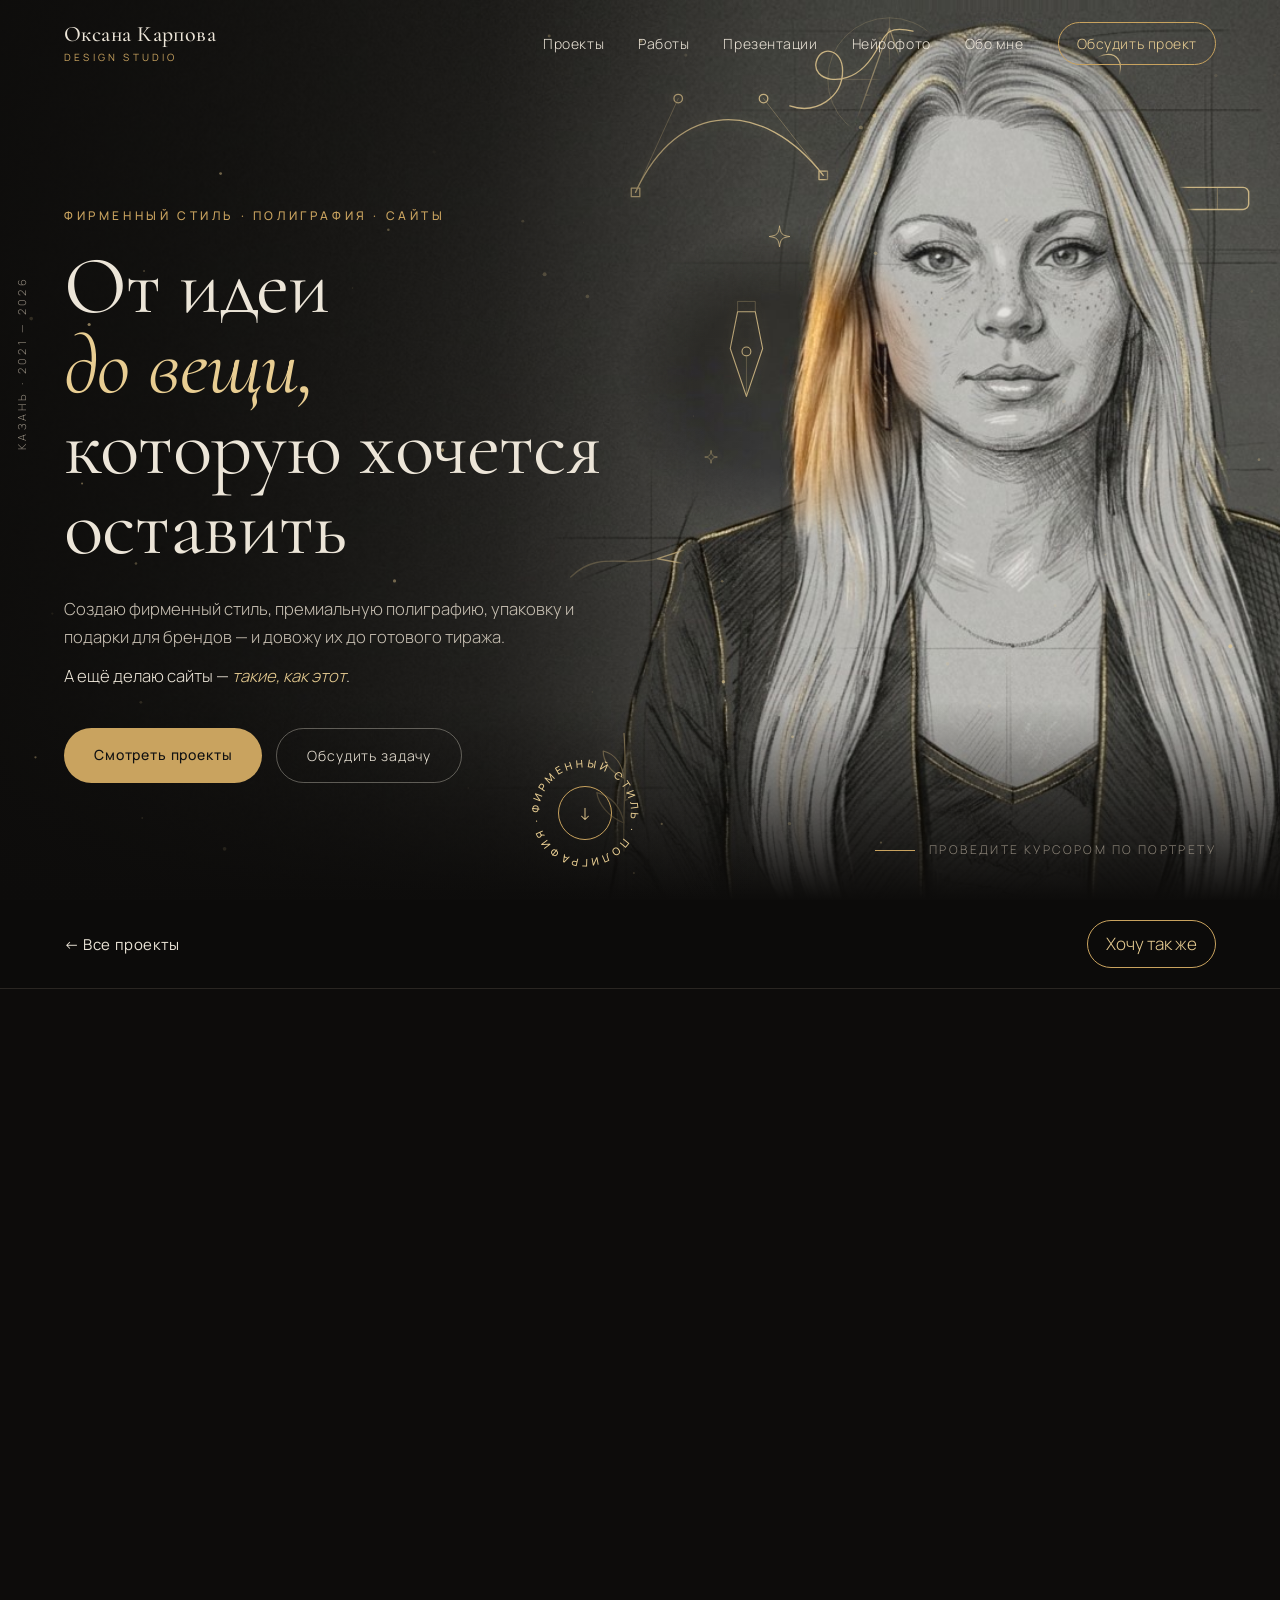
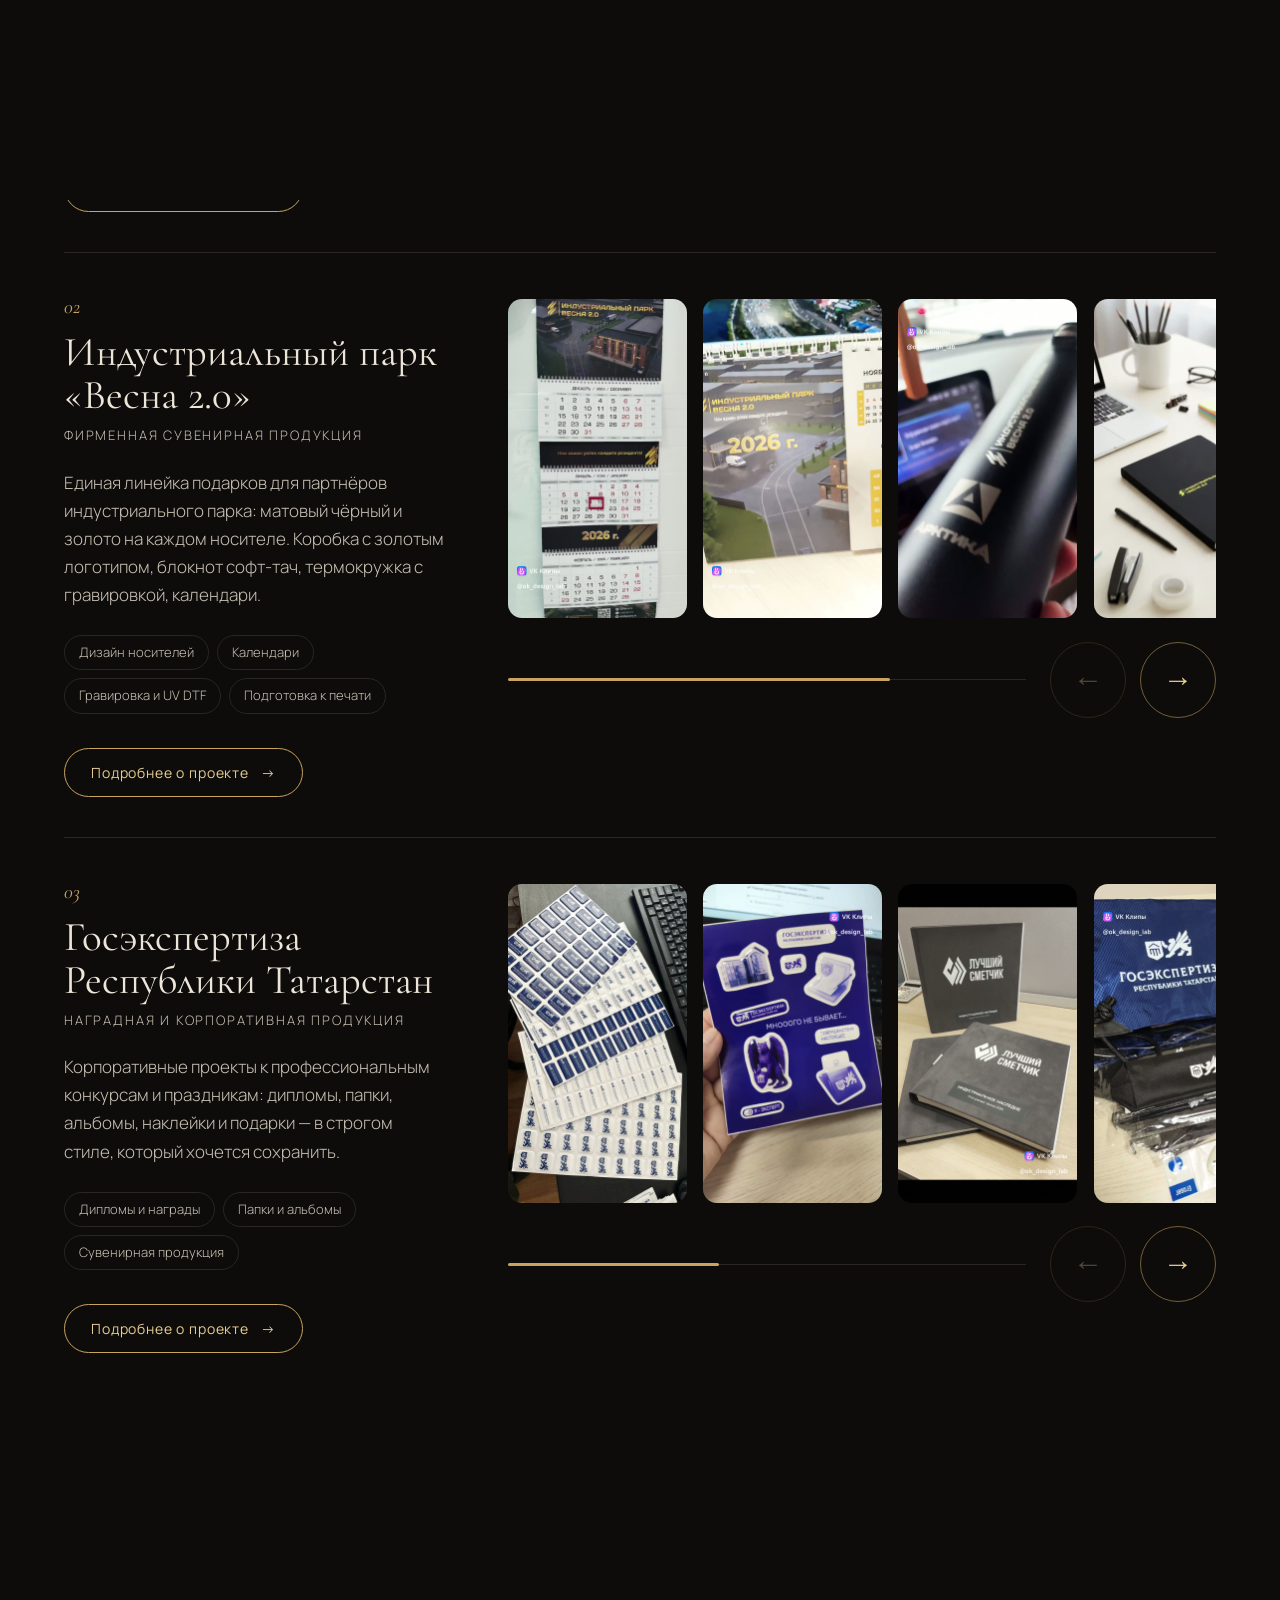
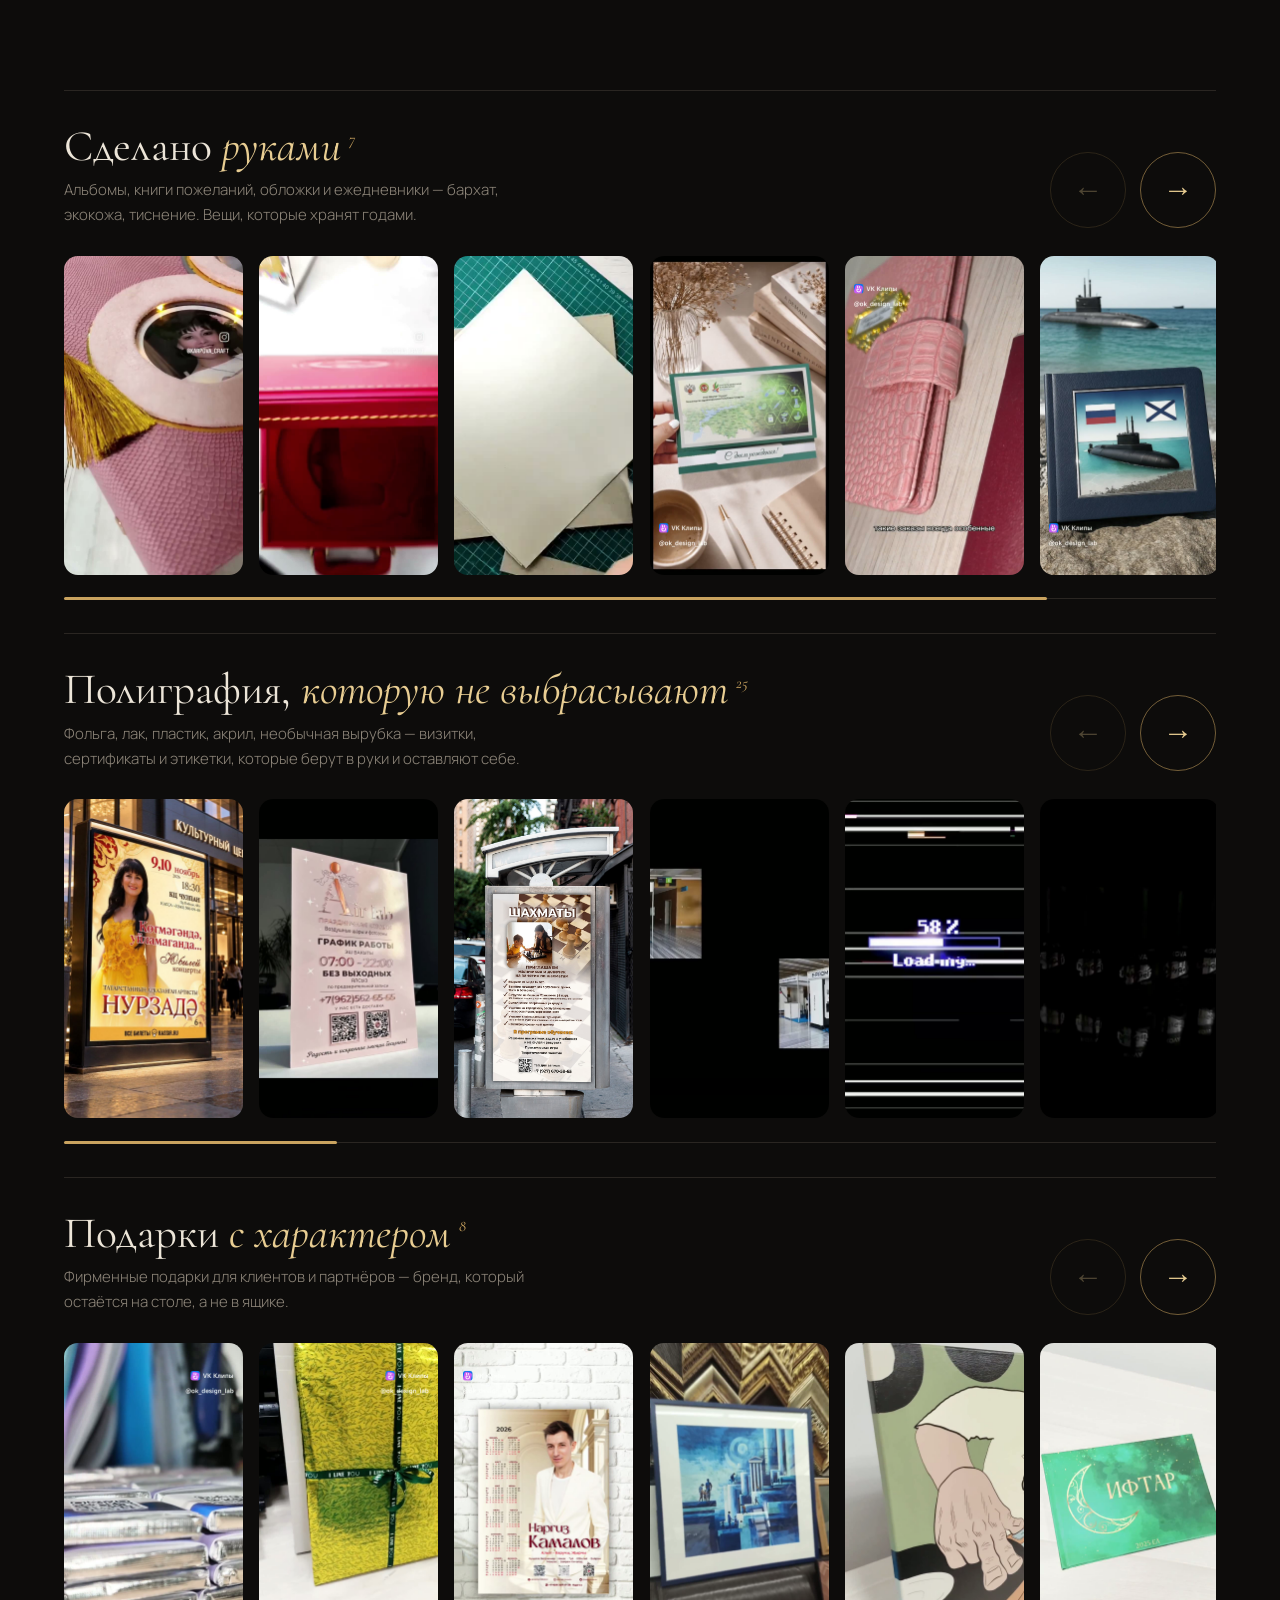
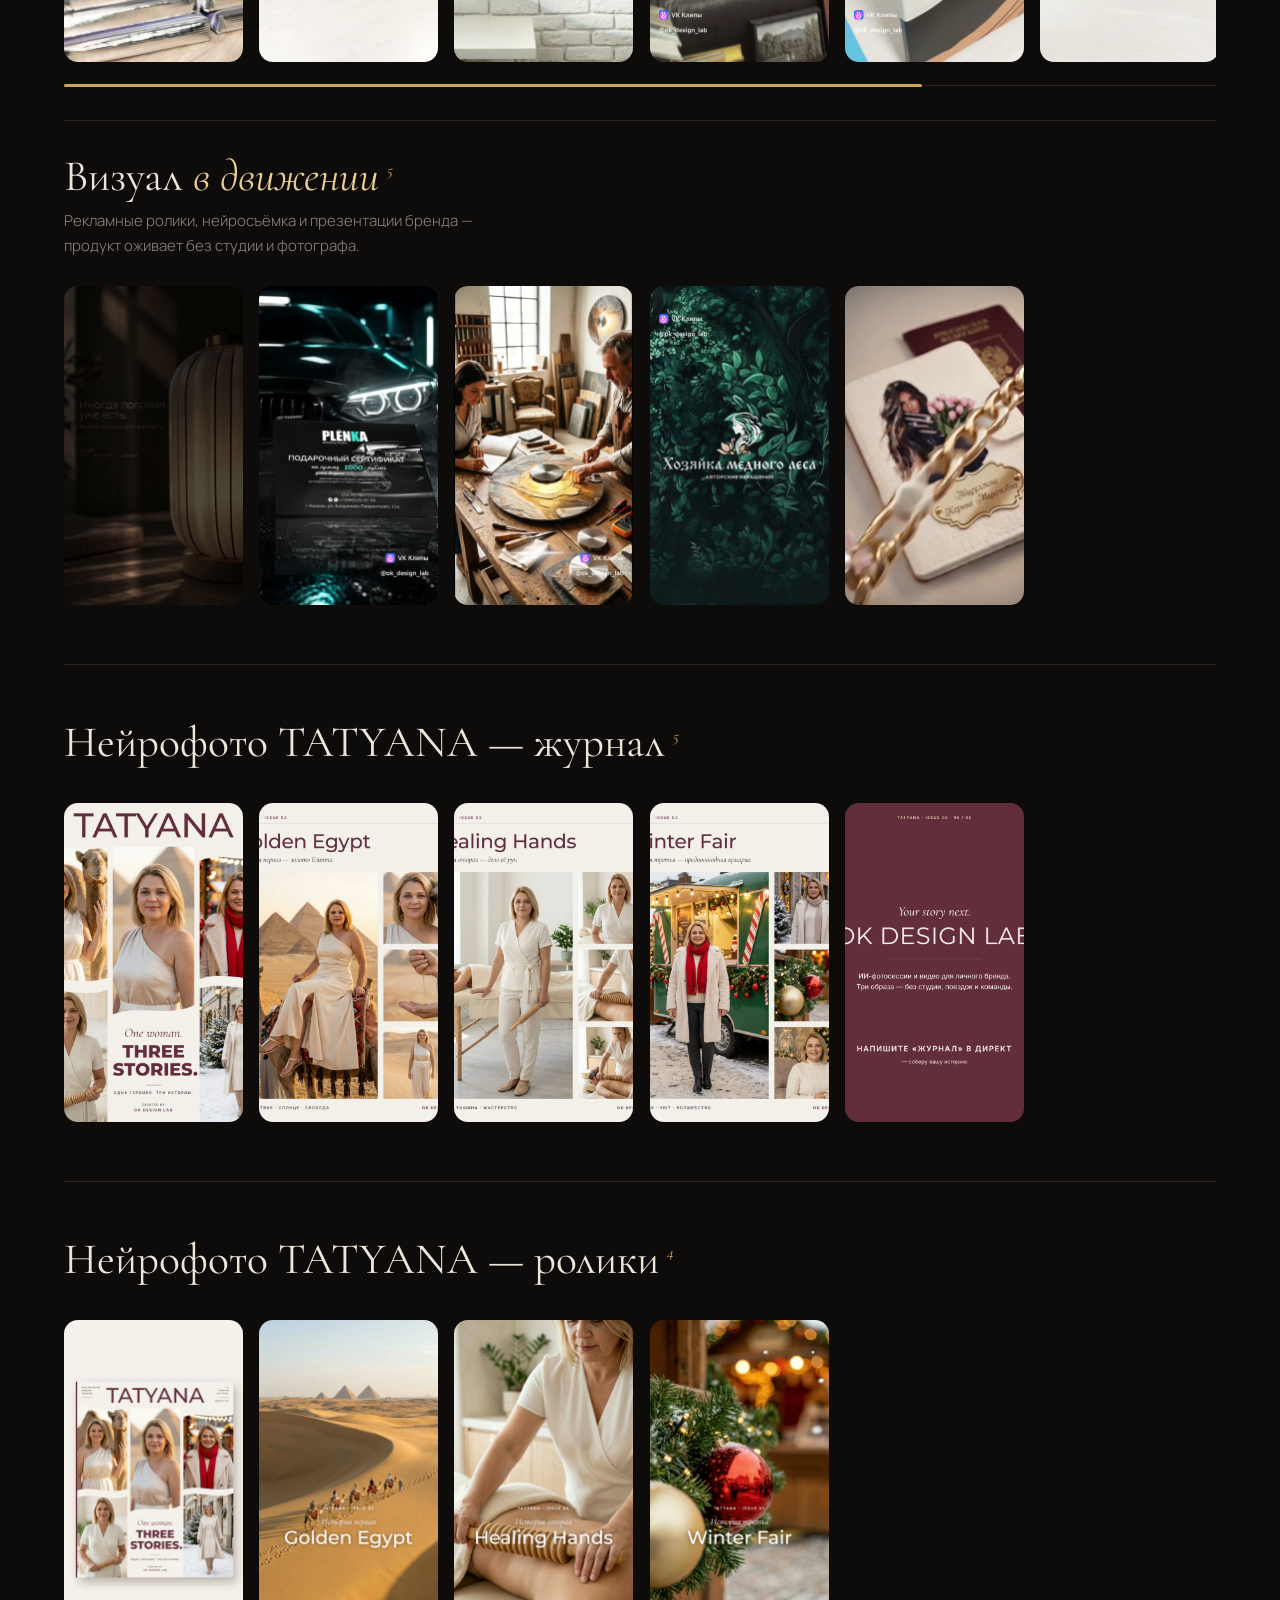
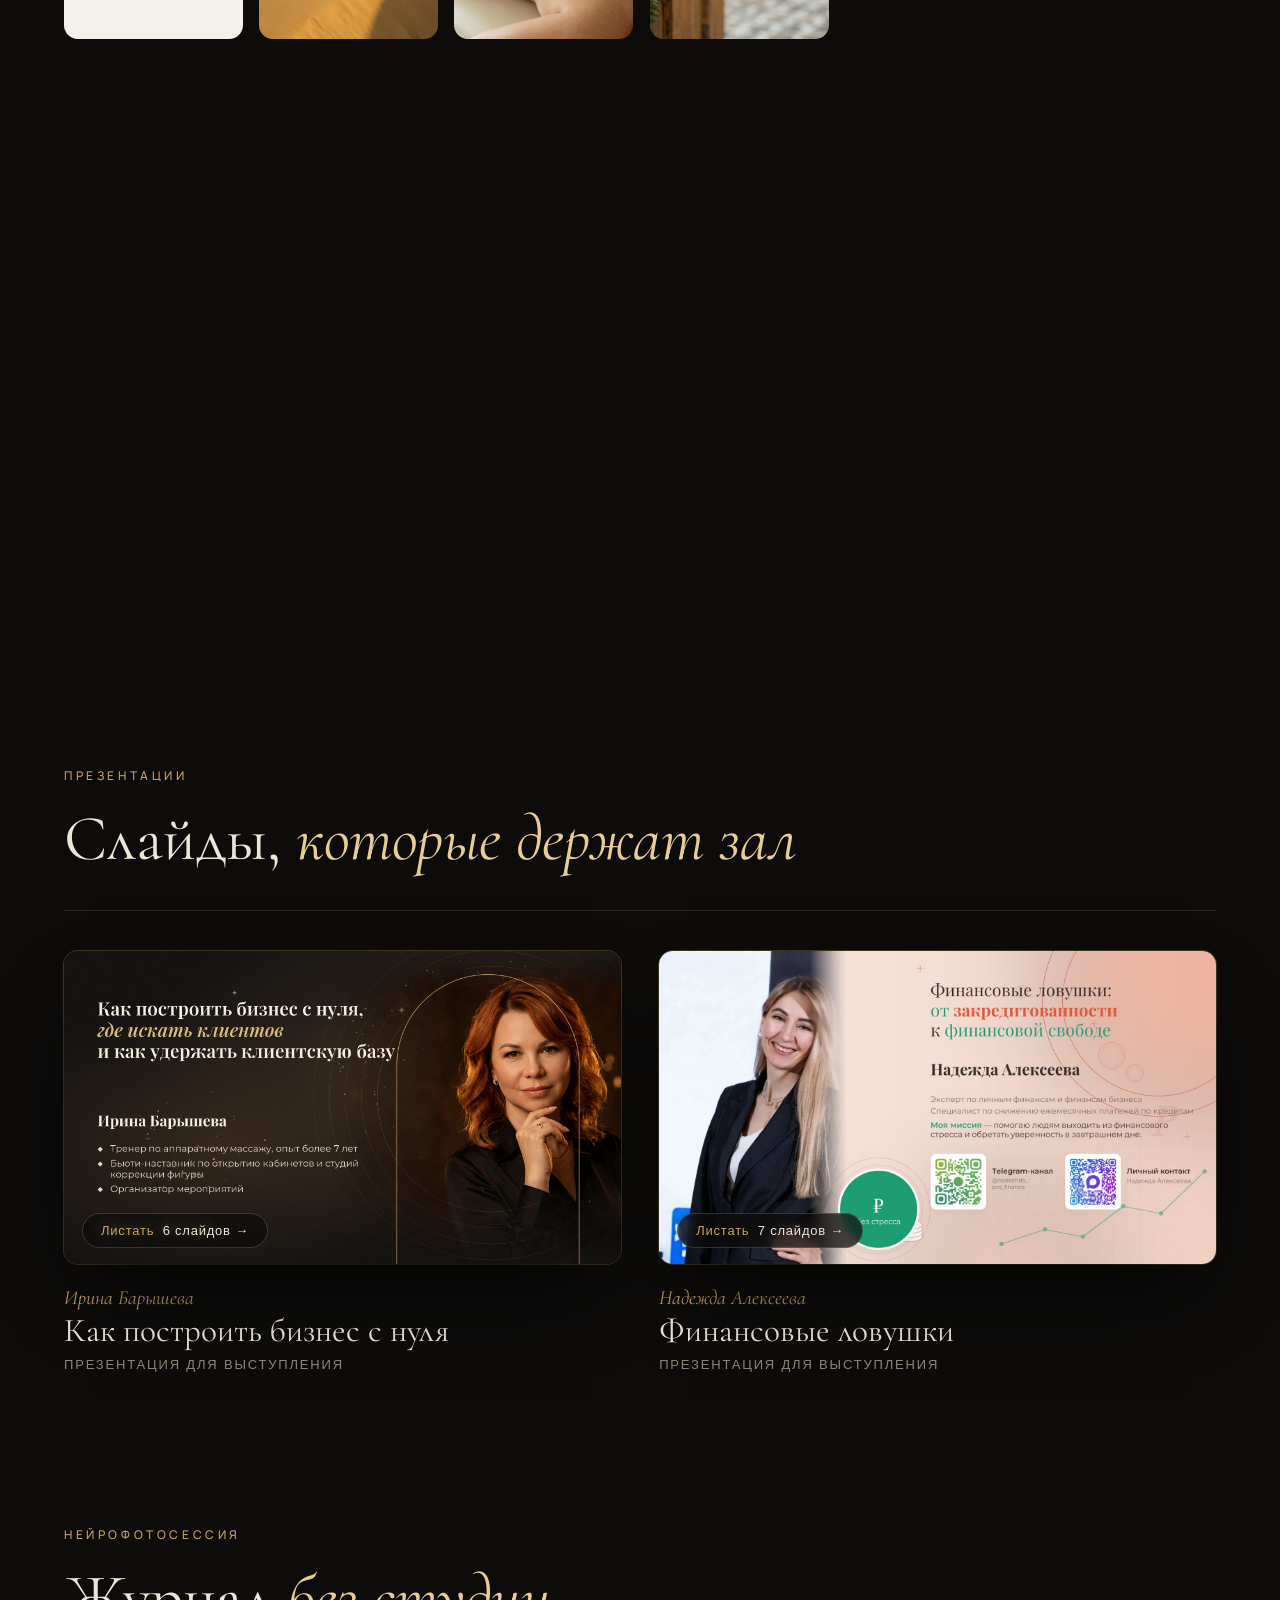
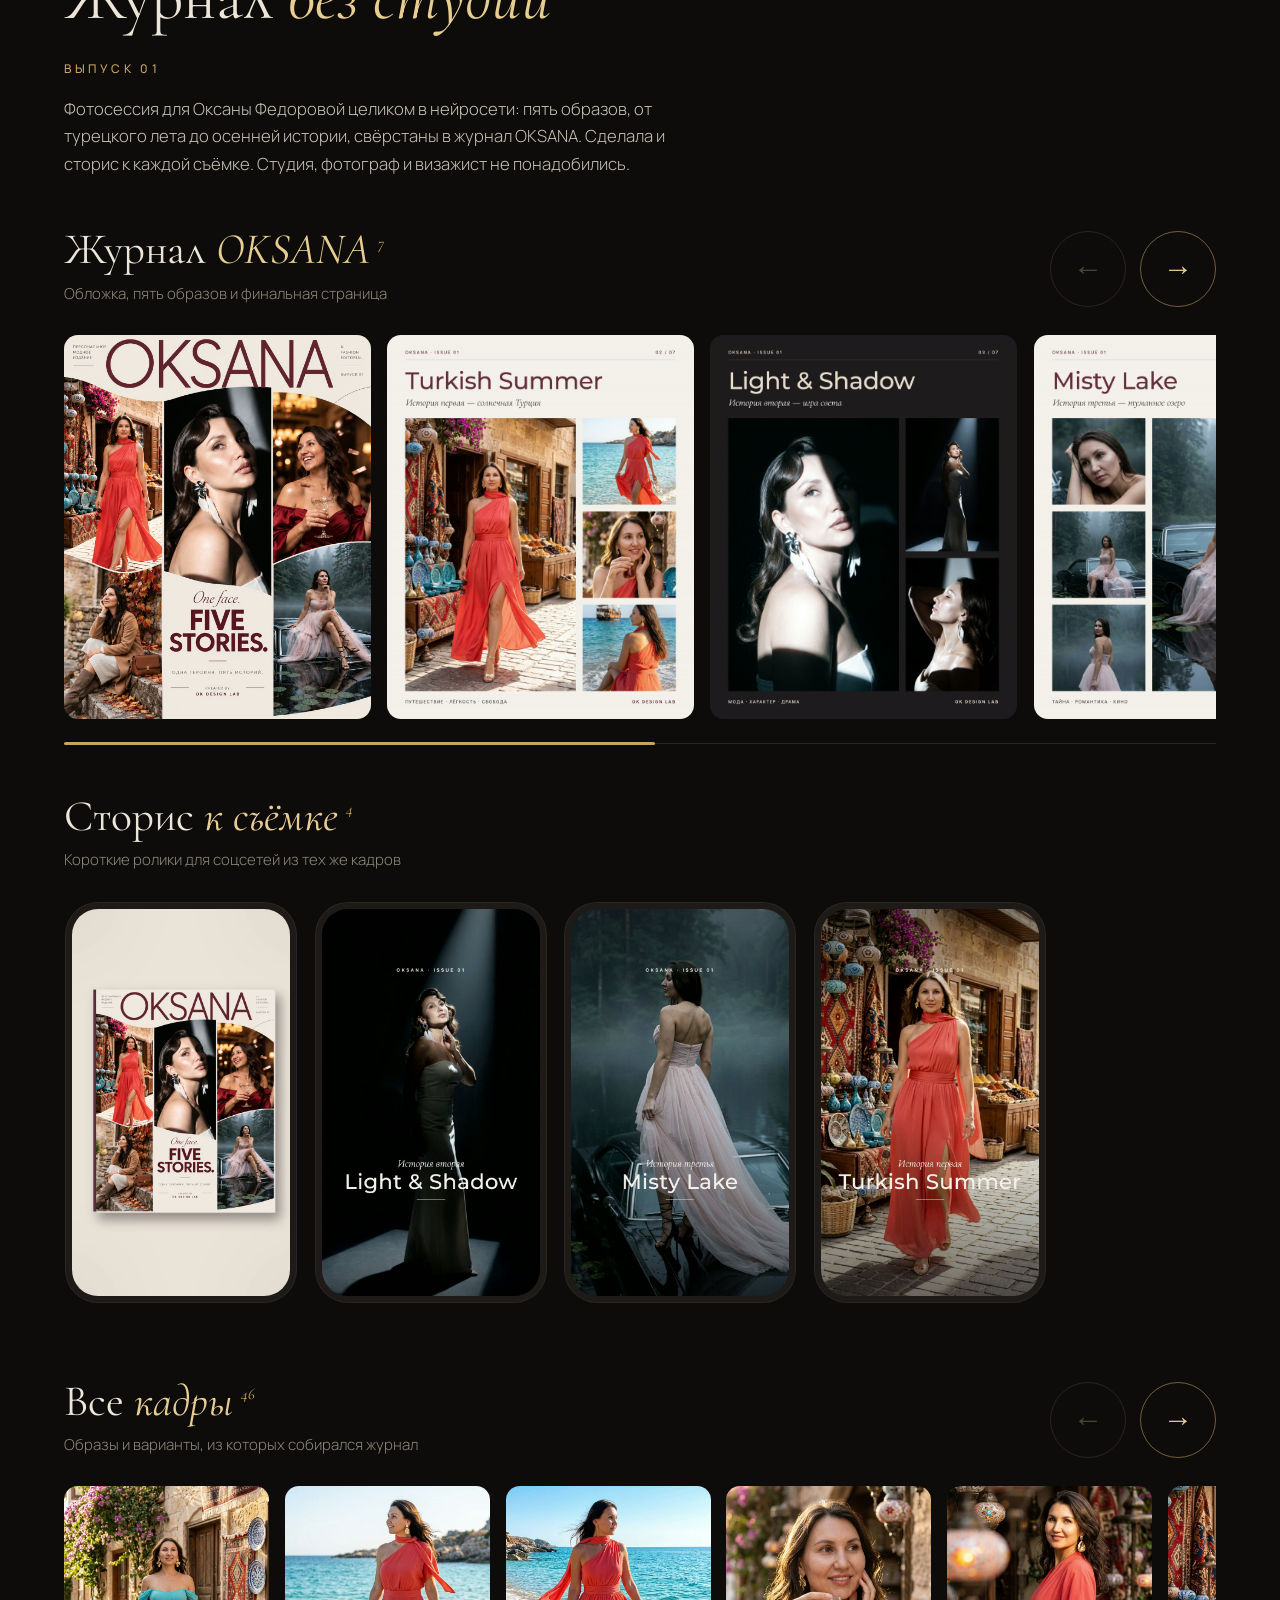
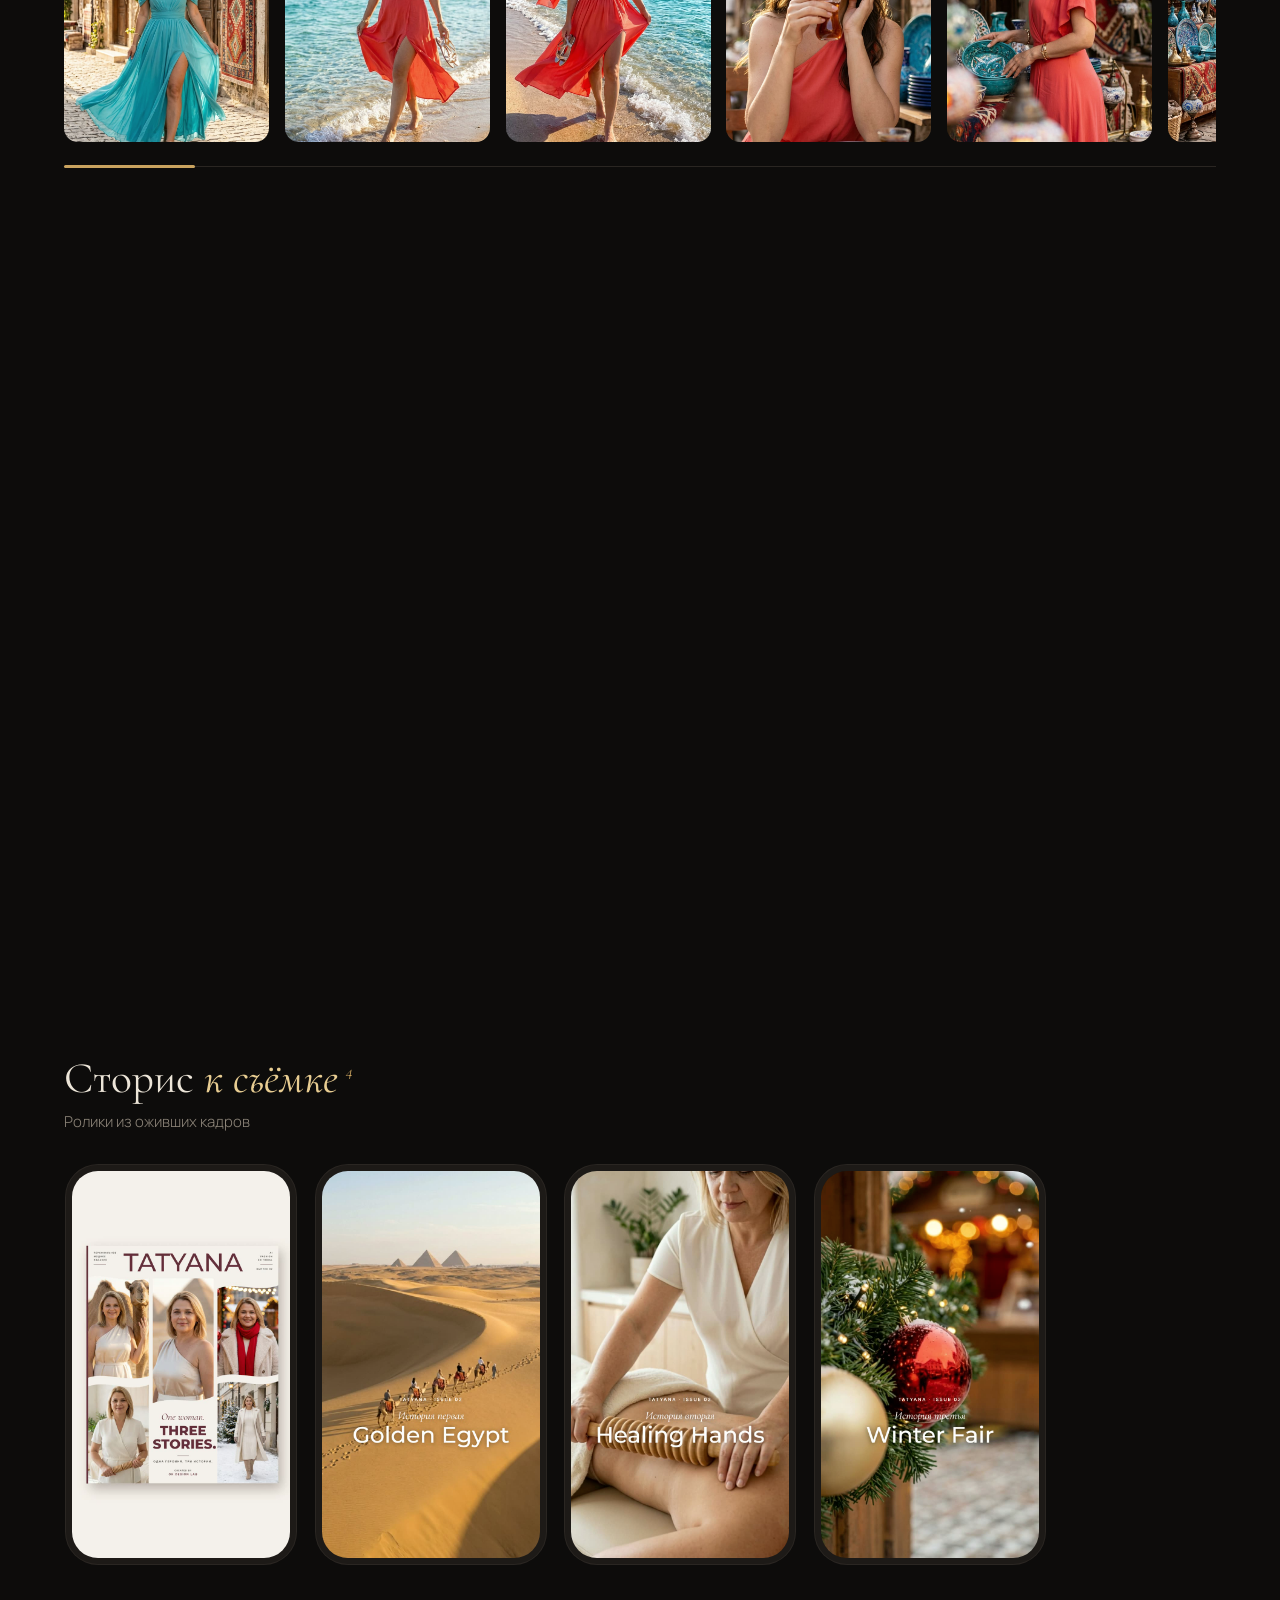
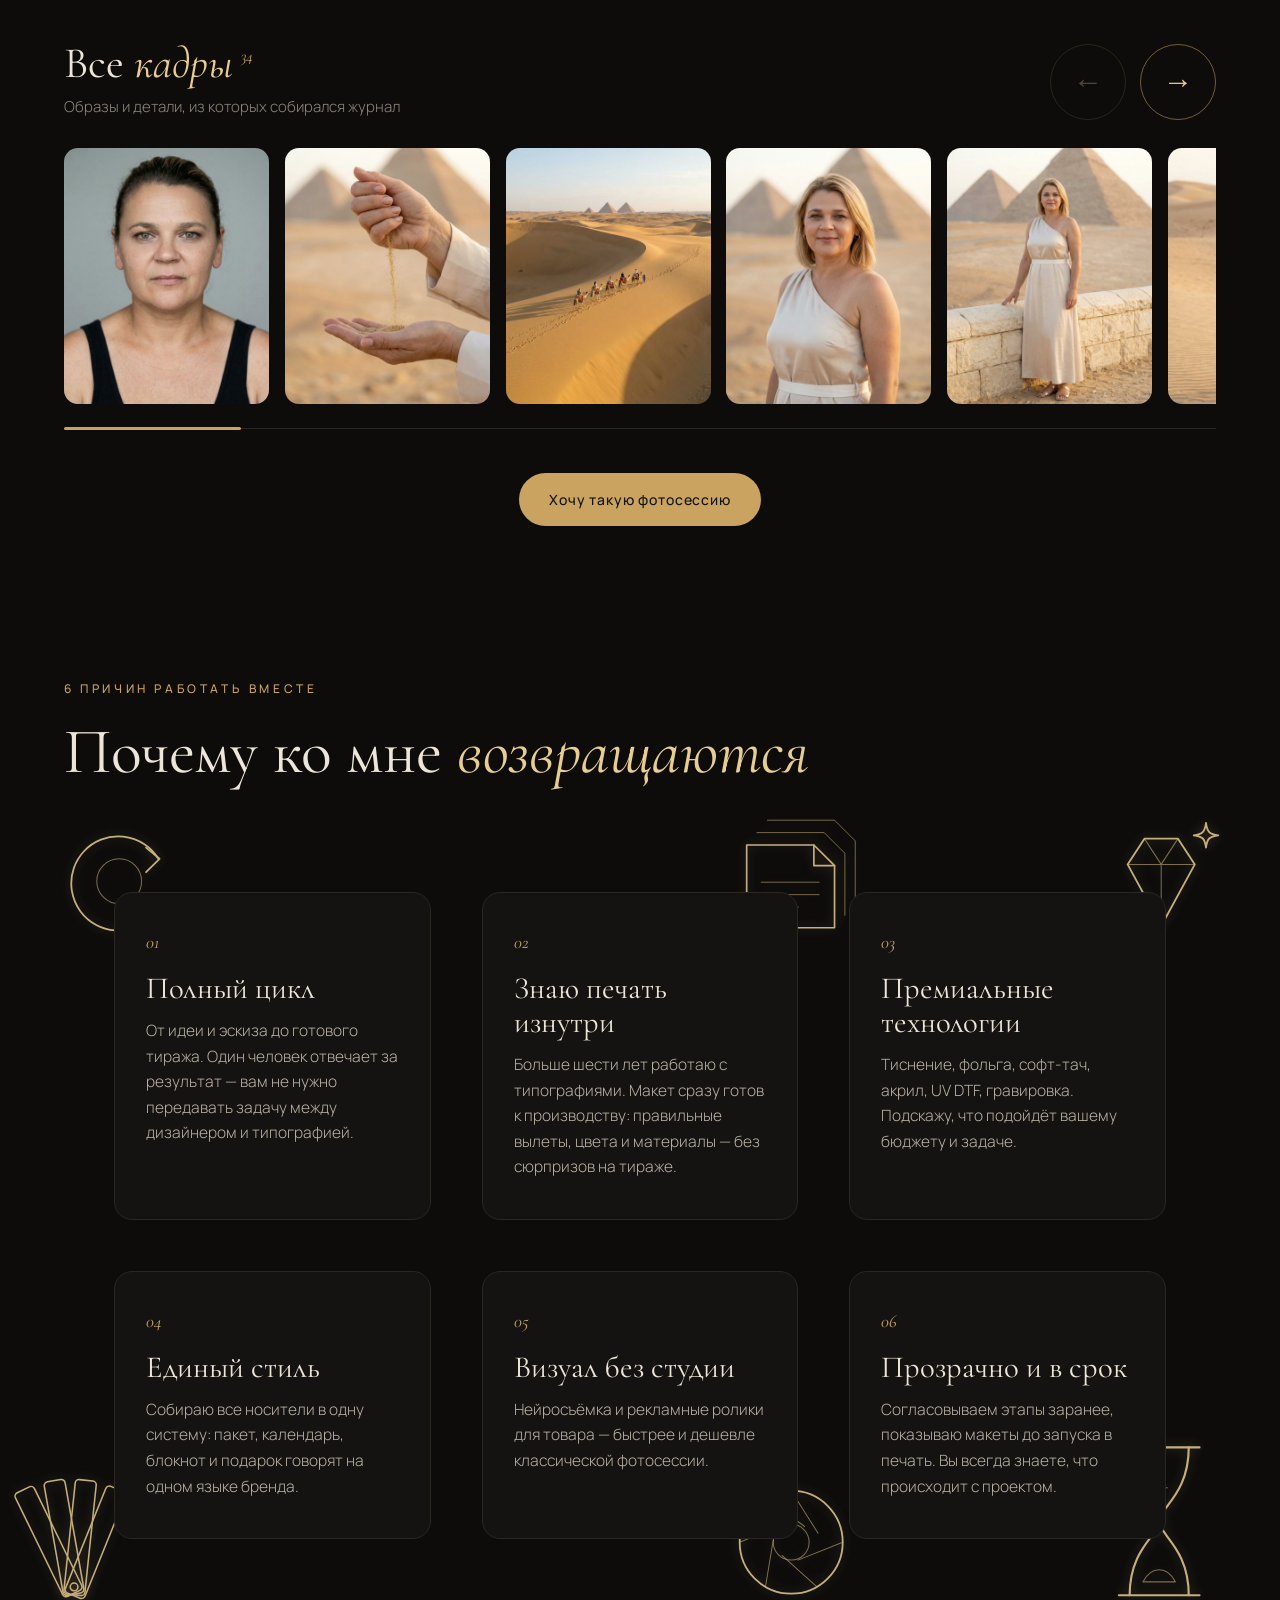
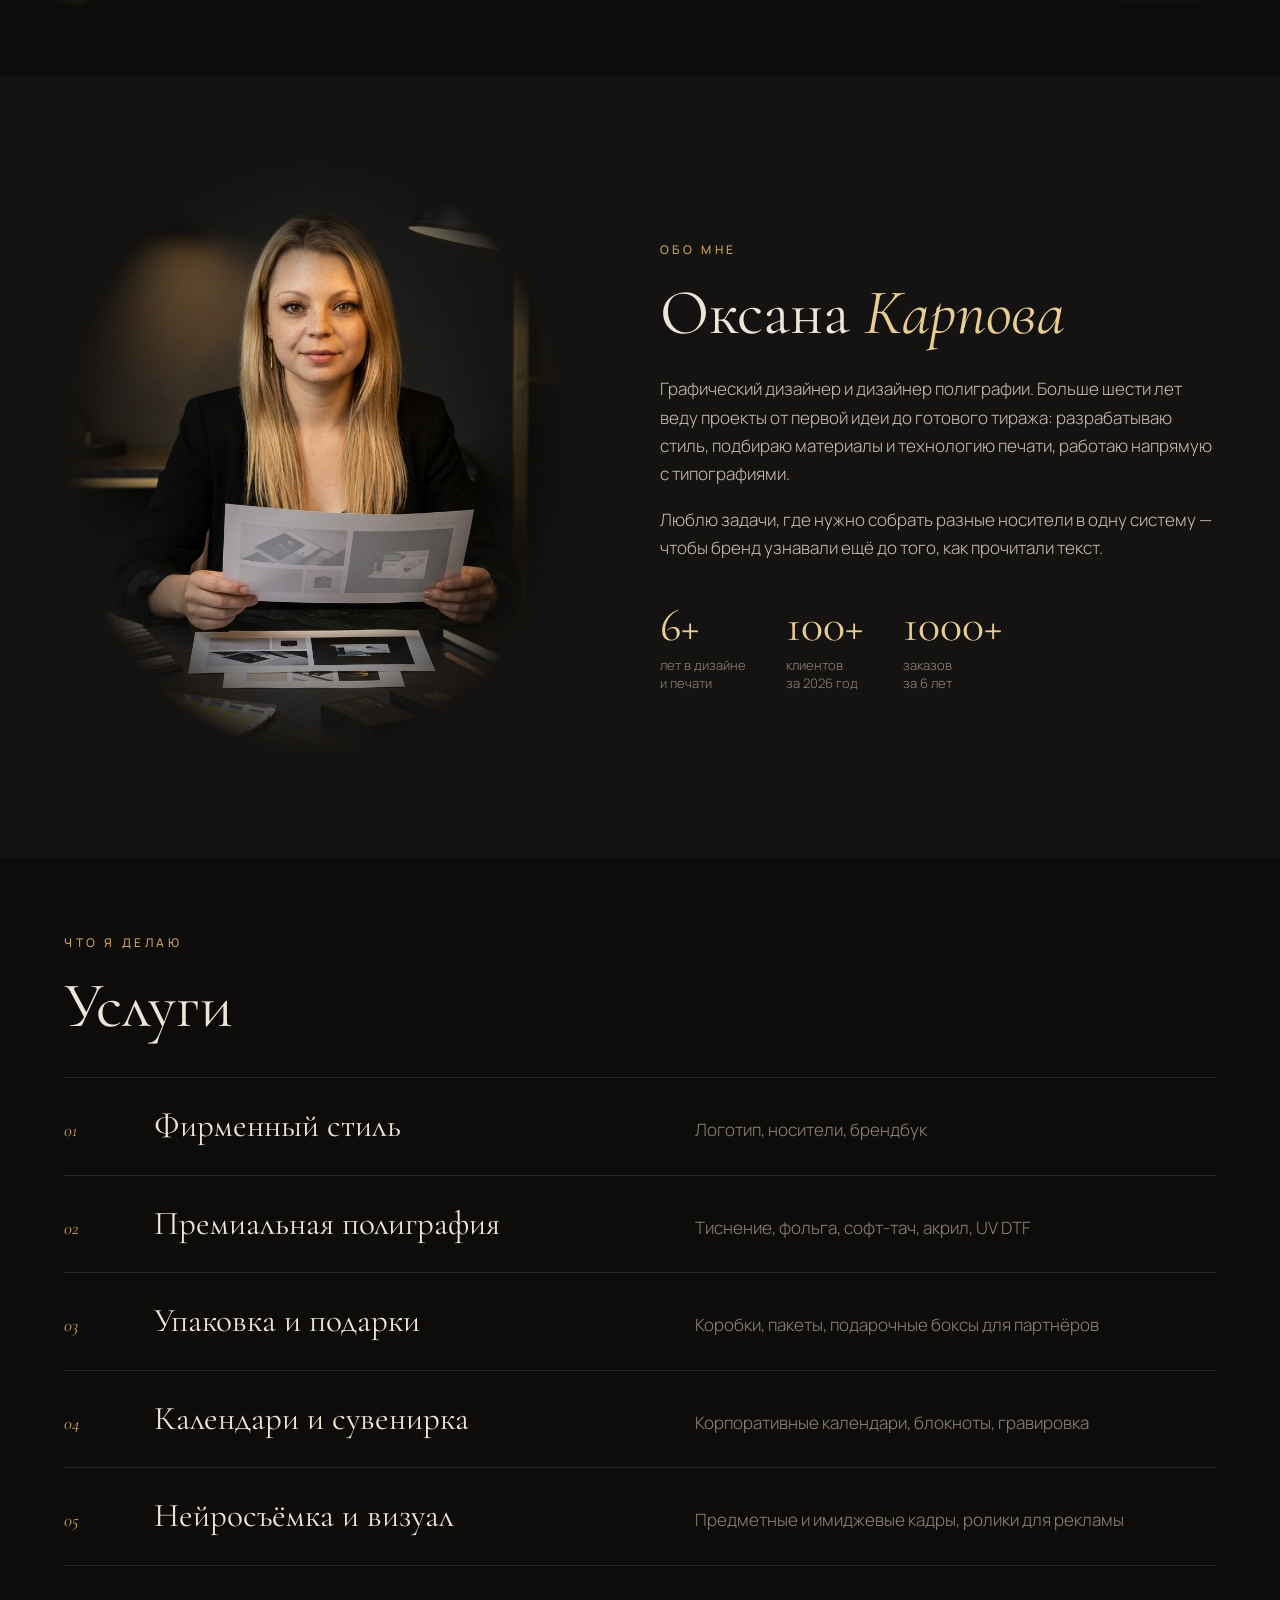
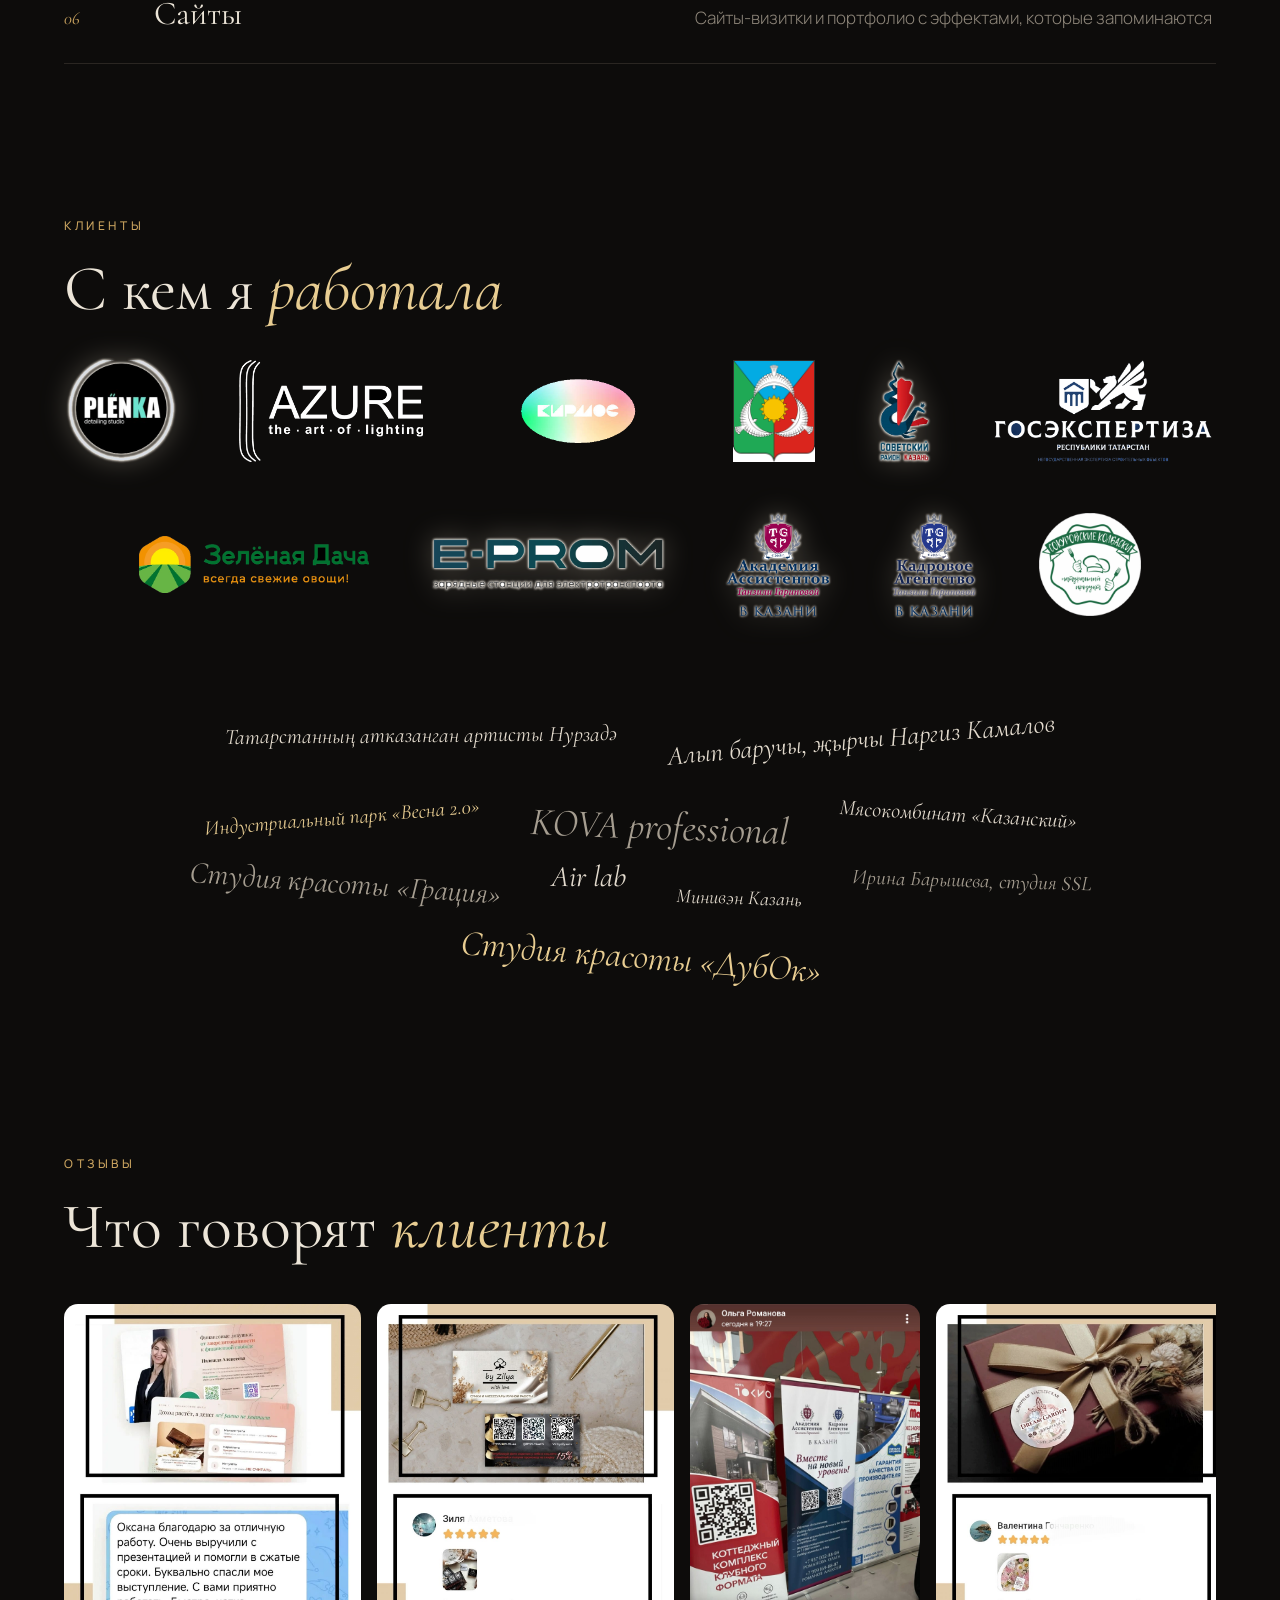
==== commit 61e63d80: "Обновление сайта 31.10.2026 13:31" ====
--- a/index.html
+++ b/index.html
@@ -1,326 +1,327 @@
-<!doctype html>
-<html lang="ru">
-<head>
-<meta charset="utf-8">
-<meta name="viewport" content="width=device-width, initial-scale=1">
-<title>Оксана Карпова — дизайн фирменного стиля и полиграфии</title>
-<meta name="description" content="Оксана Карпова — графический дизайнер в Казани. Фирменный стиль, премиальная полиграфия, упаковка, корпоративные подарки, календари, нейросъёмка и сайты. От идеи до готового тиража.">
-<meta name="keywords" content="дизайнер Казань, графический дизайнер, дизайн полиграфии, фирменный стиль, логотип, упаковка, корпоративные подарки, календари, визитки, нейросъёмка, Оксана Карпова">
-<meta name="author" content="Оксана Карпова">
-<link rel="canonical" href="https://karpovadesigner.github.io/">
-<link rel="icon" href="favicon.svg" type="image/svg+xml">
-<meta name="theme-color" content="#0d0c0b">
-<!-- превью ссылки в Telegram, WhatsApp, ВК -->
-<meta property="og:type" content="website">
-<meta property="og:locale" content="ru_RU">
-<meta property="og:site_name" content="Оксана Карпова — дизайн">
-<meta property="og:title" content="Оксана Карпова — дизайн фирменного стиля и полиграфии">
-<meta property="og:description" content="Фирменный стиль, премиальная полиграфия, упаковка и подарки для брендов — от идеи до готового тиража.">
-<meta property="og:url" content="https://karpovadesigner.github.io/">
-<meta property="og:image" content="https://karpovadesigner.github.io/media/img/og-preview.jpg">
-<meta property="og:image:width" content="1200">
-<meta property="og:image:height" content="630">
-<meta name="twitter:card" content="summary_large_image">
-<!-- данные для поисковиков -->
-<script type="application/ld+json">
-{"@context":"https://schema.org","@type":"ProfessionalService","name":"Оксана Карпова — дизайн фирменного стиля и полиграфии",
- "url":"https://karpovadesigner.github.io/","image":"https://karpovadesigner.github.io/media/img/og-preview.jpg",
- "telephone":"+7 927 444-27-22","address":{"@type":"PostalAddress","addressLocality":"Казань","addressCountry":"RU"},
- "founder":{"@type":"Person","name":"Оксана Карпова","jobTitle":"Графический дизайнер"},
- "sameAs":["https://vk.ru/ok_design_lab","https://t.me/karpova_design","https://instagram.com/ok.design.lab","https://max.ru/channel_OK_design_lab"]}
-</script>
-<link rel="preconnect" href="https://fonts.googleapis.com">
-<link rel="preconnect" href="https://fonts.gstatic.com" crossorigin>
-<link href="https://fonts.googleapis.com/css2?family=Cormorant+Garamond:ital,wght@0,400;0,500;0,600;1,400;1,500&family=Manrope:wght@300;400;500;600&display=swap" rel="stylesheet">
-<link rel="stylesheet" href="style.css?v=202610311310">
-</head>
-<body>
-
-<div class="cursor" aria-hidden="true"><div class="cursor-ring"><span></span></div></div>
-<div class="bubbles" aria-hidden="true"></div>
-<canvas class="dust" aria-hidden="true"></canvas>
-
-<header class="top">
-  <a href="#" class="logo">Оксана Карпова<span>design studio</span></a>
-  <nav>
-    <a href="#cases">Проекты</a>
-    <a href="#gallery">Работы</a>
-    <a href="#decks">Презентации</a>
-    <a href="#neuro">Нейрофото</a>
-    <a href="#about">Обо мне</a>
-    <a href="#contacts" class="nav-cta">Обсудить проект</a>
-  </nav>
-</header>
-
-<!-- Первый экран: эскиз, под курсором проявляется фото -->
-<section class="hero" id="top">
-  <div class="hero-media">
-    <img class="hero-sketch" src="media/img/hero-sketch.jpg" alt="">
-    <img class="hero-photo" src="media/img/hero-photo.jpg" alt="">
-
-    <!-- графика за спиной: линейные рисунки, сверху их перекрывает вырезанный силуэт -->
-    <div class="hero-art" aria-hidden="true">
-      <svg class="art a-bezier" data-depth="22" viewBox="0 0 240 140"><path d="M10 120 C 60 10, 160 10, 230 100"/><path class="thin" d="M10 120 L 60 10 M230 100 L160 10"/><rect x="5" y="115" width="10" height="10"/><rect x="225" y="95" width="10" height="10"/><circle cx="60" cy="10" r="5"/><circle cx="160" cy="10" r="5"/></svg>
-      <svg class="art a-pencil" data-depth="34" viewBox="0 0 160 40"><path d="M8 20 L30 8 H148 a6 6 0 0 1 6 6 v12 a6 6 0 0 1 -6 6 H30 Z"/><path class="thin" d="M30 8 V32 M48 8 V32 M8 20 L18 20 M120 8 V32"/></svg>
-      <svg class="art a-plane" data-depth="40" viewBox="0 0 140 100"><path d="M5 50 L135 8 L95 92 L70 62 Z"/><path class="thin" d="M135 8 L70 62 L62 88 L80 70"/><path class="dash" d="M5 50 C -30 60, -60 40, -90 70"/></svg>
-      <svg class="art a-swatch" data-depth="18" viewBox="0 0 140 150"><g transform="translate(20 135)"><rect x="-8" y="-120" width="22" height="120" rx="4" transform="rotate(-26)"/><rect x="-8" y="-120" width="22" height="120" rx="4" transform="rotate(-10)"/><rect x="-8" y="-120" width="22" height="120" rx="4" transform="rotate(6)"/><rect x="-8" y="-120" width="22" height="120" rx="4" transform="rotate(22)"/><circle cx="3" cy="-8" r="4"/></g></svg>
-      <svg class="art a-nib" data-depth="28" viewBox="0 0 80 140"><path d="M40 135 L18 70 L28 20 H52 L62 70 Z"/><path class="thin" d="M40 135 V82"/><circle cx="40" cy="74" r="6"/><path class="thin" d="M28 20 V6 H52 V20"/></svg>
-      <svg class="art a-butterfly" data-depth="46" viewBox="0 0 120 90"><path d="M60 45 C 40 0, 0 5, 8 35 C 14 55, 45 52, 60 45 C 75 52, 106 55, 112 35 C 120 5, 80 0, 60 45 Z"/><path d="M60 45 C 45 60, 25 85, 40 85 C 52 85, 58 65, 60 45 C 62 65, 68 85, 80 85 C 95 85, 75 60, 60 45"/><path class="thin" d="M60 45 L52 22 M60 45 L68 22"/></svg>
-      <svg class="art a-swirl" data-depth="14" viewBox="0 0 160 120"><path d="M10 100 C 40 110, 70 90, 70 60 C 70 35, 45 30, 40 50 C 35 70, 70 80, 95 55 C 120 30, 110 5, 150 15"/></svg>
-      <svg class="art a-branch" data-depth="24" viewBox="0 0 120 160"><path d="M60 155 C 58 110, 64 60, 60 8"/><path d="M60 120 C 40 112, 28 96, 26 82 C 44 86, 56 100, 60 120 Z M61 92 C 80 84, 92 68, 94 54 C 76 58, 64 72, 61 92 Z M60 64 C 42 56, 34 42, 34 30 C 50 34, 58 48, 60 64 Z"/></svg>
-      <svg class="art a-glyph" data-depth="12" viewBox="0 0 160 160"><circle class="thin" cx="80" cy="80" r="70"/><path class="thin" d="M10 80 H150 M80 10 V150"/><path d="M38 140 L80 22 L122 140 M54 98 H106"/></svg>
-      <svg class="art a-spark s1" data-depth="50" viewBox="0 0 40 40"><path d="M20 2 C 22 16, 24 18, 38 20 C 24 22, 22 24, 20 38 C 18 24, 16 22, 2 20 C 16 18, 18 16, 20 2 Z"/></svg>
-      <svg class="art a-spark s2" data-depth="36" viewBox="0 0 40 40"><path d="M20 2 C 22 16, 24 18, 38 20 C 24 22, 22 24, 20 38 C 18 24, 16 22, 2 20 C 16 18, 18 16, 20 2 Z"/></svg>
-      <svg class="art a-spark s3" data-depth="44" viewBox="0 0 40 40"><path d="M20 2 C 22 16, 24 18, 38 20 C 24 22, 22 24, 20 38 C 18 24, 16 22, 2 20 C 16 18, 18 16, 20 2 Z"/></svg>
-    </div>
-
-    <img class="hero-sketch hero-cut" src="media/img/hero-sketch-cut.png" alt="">
-    <img class="hero-photo hero-cut" src="media/img/hero-photo-cut.png" alt="Оксана Карпова, дизайнер">
-  </div>
-  <div class="hero-text">
-    <p class="eyebrow reveal">Фирменный стиль · полиграфия · сайты</p>
-    <h1 class="reveal">От идеи<br><em>до вещи,</em><br>которую хочется оставить</h1>
-    <p class="lead reveal">Создаю фирменный стиль, премиальную полиграфию, упаковку и подарки для брендов — и довожу их до готового тиража.</p>
-    <p class="lead lead-site reveal">А ещё делаю сайты — <em>такие, как этот</em>.</p>
-    <div class="hero-actions reveal">
-      <a href="#cases" class="btn btn-gold">Смотреть проекты</a>
-      <a href="#contacts" class="btn btn-line">Обсудить задачу</a>
-    </div>
-  </div>
-  <div class="hero-deco" aria-hidden="true">
-    <div class="side-note">Казань · 2021 — 2026</div>
-  </div>
-
-  <a href="#cases" class="badge" aria-label="К проектам">
-    <svg viewBox="0 0 120 120"><defs><path id="circ" d="M60,60 m-46,0 a46,46 0 1,1 92,0 a46,46 0 1,1 -92,0"/></defs>
-      <text><textPath href="#circ">фирменный стиль · полиграфия · упаковка · </textPath></text></svg>
-    <b>↓</b>
-  </a>
-
-  <p class="hero-hint">Проведите курсором по портрету</p>
-</section>
-
-<div class="marquee" aria-hidden="true"><div class="marquee-track">
-  <span>Фирменный стиль</span><i>✦</i><span>Премиальная полиграфия</span><i>✦</i><span>Упаковка</span><i>✦</i><span>Сувенирная продукция</span><i>✦</i><span>Календари</span><i>✦</i><span>Нейросъёмка</span><i>✦</i>
-  <span>Фирменный стиль</span><i>✦</i><span>Премиальная полиграфия</span><i>✦</i><span>Упаковка</span><i>✦</i><span>Сувенирная продукция</span><i>✦</i><span>Календари</span><i>✦</i><span>Нейросъёмка</span><i>✦</i>
-</div></div>
-
-<section class="section" id="cases">
-  <div class="section-head">
-    <p class="eyebrow reveal">Избранные проекты</p>
-    <h2 class="reveal">Большие задачи<br><em>в одном стиле</em></h2>
-  </div>
-  <div id="case-list"></div>
-</section>
-
-<section class="section" id="gallery">
-  <div class="section-head">
-    <p class="eyebrow reveal">Работы по направлениям</p>
-    <h2 class="reveal">Детали, <em>которые продают</em></h2>
-  </div>
-  <div id="categories"></div>
-</section>
-
-<section class="section" id="decks">
-  <div class="section-head">
-    <p class="eyebrow reveal">Презентации</p>
-    <h2 class="reveal">Слайды, <em>которые держат зал</em></h2>
-  </div>
-  <div id="deck-list"></div>
-</section>
-
-<section class="section neuro" id="neuro">
-  <div class="section-head">
-    <p class="eyebrow reveal">Нейрофотосессия</p>
-    <h2 class="reveal">Журнал <em>без студии</em></h2>
-    <p class="eyebrow neuro-issue-top reveal">Выпуск 01</p>
-    <p class="lead neuro-lead reveal">Фотосессия для Оксаны Федоровой целиком в нейросети: пять образов, от турецкого лета до осенней истории, свёрстаны в журнал OKSANA. Сделала и сторис к каждой съёмке. Студия, фотограф и визажист не понадобились.</p>
-  </div>
-  <div class="neuro-block reveal">
-    <div class="cat-head"><div><h3>Журнал <em>OKSANA</em><sup data-n="Нейрофото — журнал"></sup></h3><p>Обложка, пять образов и финальная страница</p></div><div class="cat-arrows"><button class="prev" aria-label="Назад">←</button><button class="next" aria-label="Вперёд">→</button></div></div>
-    <div class="track neuro-mag" data-folder="Нейрофото — журнал"></div>
-    <div class="cat-progress"><i></i></div>
-  </div>
-  <div class="neuro-block reveal">
-    <div class="cat-head"><div><h3>Сторис <em>к съёмке</em><sup data-n="Нейрофото — ролики"></sup></h3><p>Короткие ролики для соцсетей из тех же кадров</p></div><div class="cat-arrows"><button class="prev" aria-label="Назад">←</button><button class="next" aria-label="Вперёд">→</button></div></div>
-    <div class="track neuro-stories" data-folder="Нейрофото — ролики"></div>
-    <div class="cat-progress"><i></i></div>
-  </div>
-  <div class="neuro-block reveal">
-    <div class="cat-head"><div><h3>Все <em>кадры</em><sup data-n="Нейрофото — фото"></sup></h3><p>Образы и варианты, из которых собирался журнал</p></div><div class="cat-arrows"><button class="prev" aria-label="Назад">←</button><button class="next" aria-label="Вперёд">→</button></div></div>
-    <div class="track neuro-photos" data-folder="Нейрофото — фото"></div>
-    <div class="cat-progress"><i></i></div>
-  </div>
-  <div class="neuro-issue reveal">
-    <span class="case-num">Выпуск 02</span>
-    <p class="lead neuro-lead">Журнал TATYANA для Татьяны: три истории — золото Египта, мастер массажа в своём кабинете и новогодняя ярмарка. Каждый кадр ожил в ролике, к каждой истории — свои сторис.</p>
-  </div>
-  <div class="neuro-block reveal">
-    <div class="cat-head"><div><h3>Журнал <em>TATYANA</em><sup data-n="Нейрофото TATYANA — журнал"></sup></h3><p>Обложка, три истории и финальная страница</p></div><div class="cat-arrows"><button class="prev" aria-label="Назад">←</button><button class="next" aria-label="Вперёд">→</button></div></div>
-    <div class="track neuro-mag" data-folder="Нейрофото TATYANA — журнал"></div>
-    <div class="cat-progress"><i></i></div>
-  </div>
-  <div class="neuro-block reveal">
-    <div class="cat-head"><div><h3>Сторис <em>к съёмке</em><sup data-n="Нейрофото TATYANA — ролики"></sup></h3><p>Ролики из оживших кадров</p></div><div class="cat-arrows"><button class="prev" aria-label="Назад">←</button><button class="next" aria-label="Вперёд">→</button></div></div>
-    <div class="track neuro-stories" data-folder="Нейрофото TATYANA — ролики"></div>
-    <div class="cat-progress"><i></i></div>
-  </div>
-  <div class="neuro-block reveal">
-    <div class="cat-head"><div><h3>Все <em>кадры</em><sup data-n="Нейрофото TATYANA — фото"></sup></h3><p>Образы и детали, из которых собирался журнал</p></div><div class="cat-arrows"><button class="prev" aria-label="Назад">←</button><button class="next" aria-label="Вперёд">→</button></div></div>
-    <div class="track neuro-photos" data-folder="Нейрофото TATYANA — фото"></div>
-    <div class="cat-progress"><i></i></div>
-  </div>
-  <div class="neuro-cta reveal"><a href="#lead" class="btn btn-gold open-lead">Хочу такую фотосессию</a></div>
-</section>
-
-<section class="section why" id="why">
-  <div class="section-head">
-    <p class="eyebrow reveal">6 причин работать вместе</p>
-    <h2 class="reveal">Почему ко мне <em>возвращаются</em></h2>
-  </div>
-  <div class="why-grid">
-    <div class="why-item reveal"><span>01</span><b>Полный цикл</b><p>От идеи и эскиза до готового тиража. Один человек отвечает за результат — вам не нужно передавать задачу между дизайнером и типографией.</p></div>
-    <div class="why-item reveal"><span>02</span><b>Знаю печать изнутри</b><p>Больше шести лет работаю с типографиями. Макет сразу готов к производству: правильные вылеты, цвета и материалы — без сюрпризов на тираже.</p></div>
-    <div class="why-item reveal"><span>03</span><b>Премиальные технологии</b><p>Тиснение, фольга, софт-тач, акрил, UV DTF, гравировка. Подскажу, что подойдёт вашему бюджету и задаче.</p></div>
-    <div class="why-item reveal"><span>04</span><b>Единый стиль</b><p>Собираю все носители в одну систему: пакет, календарь, блокнот и подарок говорят на одном языке бренда.</p></div>
-    <div class="why-item reveal"><span>05</span><b>Визуал без студии</b><p>Нейросъёмка и рекламные ролики для товара — быстрее и дешевле классической фотосессии.</p></div>
-    <div class="why-item reveal"><span>06</span><b>Прозрачно и в срок</b><p>Согласовываем этапы заранее, показываю макеты до запуска в печать. Вы всегда знаете, что происходит с проектом.</p></div>
-  </div>
-</section>
-
-<section class="section about" id="about">
-  <div class="about-photo reveal"><img src="media/img/about.jpg" alt="Оксана Карпова за рабочим столом"></div>
-  <div class="about-text">
-    <p class="eyebrow reveal">Обо мне</p>
-    <h2 class="reveal">Оксана <em>Карпова</em></h2>
-    <p class="reveal">Графический дизайнер и дизайнер полиграфии. Больше шести лет веду проекты от первой идеи до готового тиража: разрабатываю стиль, подбираю материалы и технологию печати, работаю напрямую с типографиями.</p>
-    <p class="reveal">Люблю задачи, где нужно собрать разные носители в одну систему — чтобы бренд узнавали ещё до того, как прочитали текст.</p>
-    <div class="stats reveal">
-      <div><b>6+</b><span>лет в дизайне<br>и печати</span></div>
-      <div><b>100+</b><span>клиентов<br>за 2026 год</span></div>
-      <div><b>1000+</b><span>заказов<br>за 6 лет</span></div>
-    </div>
-  </div>
-</section>
-
-<section class="section services">
-  <div class="section-head">
-    <p class="eyebrow reveal">Что я делаю</p>
-    <h2 class="reveal">Услуги</h2>
-  </div>
-  <ul class="service-list">
-    <li class="reveal"><span>01</span><b>Фирменный стиль</b><p>Логотип, носители, брендбук</p></li>
-    <li class="reveal"><span>02</span><b>Премиальная полиграфия</b><p>Тиснение, фольга, софт-тач, акрил, UV DTF</p></li>
-    <li class="reveal"><span>03</span><b>Упаковка и подарки</b><p>Коробки, пакеты, подарочные боксы для партнёров</p></li>
-    <li class="reveal"><span>04</span><b>Календари и сувенирка</b><p>Корпоративные календари, блокноты, гравировка</p></li>
-    <li class="reveal"><span>05</span><b>Нейросъёмка и визуал</b><p>Предметные и имиджевые кадры, ролики для рекламы</p></li>
-    <li class="reveal"><span>06</span><b>Сайты</b><p>Сайты-визитки и портфолио с эффектами, которые запоминаются</p></li>
-  </ul>
-</section>
-
-<section class="section clients" id="clients">
-  <div class="section-head">
-    <p class="eyebrow reveal">Клиенты</p>
-    <h2 class="reveal">С кем я <em>работала</em></h2>
-  </div>
-  <div class="logo-wall" id="logo-wall"></div>
-  <ul class="client-list cloud" id="client-list"></ul>
-</section>
-
-<section class="section reviews" id="reviews">
-  <div class="section-head">
-    <p class="eyebrow reveal">Отзывы</p>
-    <h2 class="reveal">Что говорят <em>клиенты</em></h2>
-  </div>
-  <div id="review-list"></div>
-</section>
-
-<section class="section contacts" id="contacts">
-  <div class="contacts-text">
-    <p class="eyebrow reveal">Контакты</p>
-    <h2 class="reveal">Обсудим<br><em>ваш проект?</em></h2>
-    <p class="lead reveal">Расскажите о задаче — предложу решение, материалы и сроки.</p>
-    <a href="#lead" class="btn btn-gold reveal open-lead" style="margin-top:28px">Оставить заявку</a>
-    <div class="contact-links reveal">
-      <a href="https://t.me/karpova_design" target="_blank" rel="noopener">Telegram<span>@karpova_design</span></a>
-      <a href="tel:+79274442722">Телефон<span>+7 927 444-27-22</span></a>
-      <a href="https://vk.ru/ok_design_lab" target="_blank" rel="noopener">ВКонтакте<span>ok_design_lab</span></a>
-      <a href="https://instagram.com/ok.design.lab" target="_blank" rel="noopener">Instagram<span>@ok.design.lab</span></a>
-      <a href="https://max.ru/channel_OK_design_lab" target="_blank" rel="noopener">MAX<span>канал OK design lab</span></a>
-    </div>
-  </div>
-  <div class="contacts-photo reveal"><img src="media/img/box.jpg" alt="Оксана Карпова с подарочной коробкой"></div>
-</section>
-
-<footer class="foot">
-  <span>© 2026 Оксана Карпова</span>
-  <nav class="foot-links">
-    <a href="https://t.me/karpova_design" target="_blank" rel="noopener">Telegram</a>
-    <a href="https://vk.ru/ok_design_lab" target="_blank" rel="noopener">ВК</a>
-    <a href="https://instagram.com/ok.design.lab" target="_blank" rel="noopener">Instagram</a>
-    <a href="https://max.ru/channel_OK_design_lab" target="_blank" rel="noopener">MAX</a>
-  </nav>
-  <a href="#top">Наверх ↑</a>
-</footer>
-
-<!-- заявка: открывается по кнопкам «Обсудить проект» -->
-<div class="order" aria-hidden="true">
-  <div class="lead-box" role="dialog" aria-label="Заявка на проект">
-    <button class="lead-close" aria-label="Закрыть">×</button>
-    <form class="lead-form" novalidate>
-      <p class="eyebrow">Заявка</p>
-      <h2>Расскажите <em>о задаче</em></h2>
-      <p class="lead-sub">Отвечу в течение дня и предложу решение, материалы и сроки.</p>
-
-      <div class="lead-row">
-        <label>Как вас зовут<input name="Имя" required placeholder="Имя"></label>
-        <label>Как с вами связаться<input name="Контакт" required placeholder="Телефон или Telegram"></label>
-      </div>
-      <label>Компания или бренд<input name="Компания" placeholder="Необязательно"></label>
-
-      <fieldset><legend>Что нужно</legend>
-        <div class="chips" data-name="Что нужно">
-          <button type="button">Фирменный стиль</button><button type="button">Полиграфия</button>
-          <button type="button">Упаковка и подарки</button><button type="button">Календари и сувенирка</button>
-          <button type="button">Ручная работа</button><button type="button">Нейросъёмка и ролики</button><button type="button">Сайт</button><button type="button">Другое</button>
-        </div>
-      </fieldset>
-
-      <div class="lead-row">
-        <label>Бюджет<select name="Бюджет"><option>Пока не знаю</option><option>до 30 000 ₽</option><option>30 000 – 100 000 ₽</option><option>100 000 – 300 000 ₽</option><option>от 300 000 ₽</option></select></label>
-        <label>Когда нужно<select name="Сроки"><option>Не горит</option><option>В течение месяца</option><option>За 1–2 недели</option><option>Срочно</option></select></label>
-      </div>
-      <label>Опишите задачу<textarea name="Задача" rows="4" placeholder="Что делаем, для кого, тираж, примеры, которые нравятся"></textarea></label>
-      <input type="text" name="_honey" class="hp" tabindex="-1" autocomplete="off">
-      <label class="agree"><input type="checkbox" name="Согласие" required> Согласна(-ен) на обработку персональных данных для ответа на заявку</label>
-
-      <button type="submit" class="btn btn-gold lead-send">Отправить заявку</button>
-      <p class="lead-msg" role="status"></p>
-    </form>
-    <div class="lead-done">
-      <p class="eyebrow">Готово</p>
-      <h2>Спасибо, <em>заявка у меня</em></h2>
-      <p class="lead-sub">Свяжусь с вами в течение дня. Если срочно — пишите в Telegram <a href="https://t.me/karpova_design" target="_blank" rel="noopener">@karpova_design</a>.</p>
-    </div>
-  </div>
-</div>
-
-<!-- страница проекта «Подробнее» -->
-<div class="project" aria-hidden="true">
-  <div class="project-bar">
-    <button class="project-back">← Все проекты</button>
-    <a href="#contacts" class="nav-cta project-cta">Хочу так же</a>
-  </div>
-  <div class="project-inner"></div>
-</div>
-
-<div class="lightbox" aria-hidden="true">
-  <button class="lb-close" aria-label="Закрыть">×</button>
-  <div class="lb-body"></div>
-</div>
-
-<script src="media.js?v=202610311310"></script>
-<script src="works.js?v=202610311310"></script>
-<script src="script.js?v=202610311310"></script>
-</body>
-</html>
+<!doctype html>
+<html lang="ru">
+<head>
+<meta charset="utf-8">
+<meta name="viewport" content="width=device-width, initial-scale=1">
+<title>Оксана Карпова — дизайн фирменного стиля и полиграфии</title>
+<meta name="description" content="Оксана Карпова — графический дизайнер в Казани. Фирменный стиль, премиальная полиграфия, упаковка, корпоративные подарки, календари, нейросъёмка и сайты. От идеи до готового тиража.">
+<meta name="keywords" content="дизайнер Казань, графический дизайнер, дизайн полиграфии, фирменный стиль, логотип, упаковка, корпоративные подарки, календари, визитки, нейросъёмка, Оксана Карпова">
+<meta name="author" content="Оксана Карпова">
+<link rel="canonical" href="https://karpovadesigner.github.io/">
+<link rel="icon" href="favicon.svg" type="image/svg+xml">
+<meta name="theme-color" content="#0d0c0b">
+<!-- превью ссылки в Telegram, WhatsApp, ВК -->
+<meta property="og:type" content="website">
+<meta property="og:locale" content="ru_RU">
+<meta property="og:site_name" content="Оксана Карпова — дизайн">
+<meta property="og:title" content="Оксана Карпова — дизайн фирменного стиля и полиграфии">
+<meta property="og:description" content="Фирменный стиль, премиальная полиграфия, упаковка и подарки для брендов — от идеи до готового тиража.">
+<meta property="og:url" content="https://karpovadesigner.github.io/">
+<meta property="og:image" content="https://karpovadesigner.github.io/media/img/og-preview.jpg">
+<meta property="og:image:width" content="1200">
+<meta property="og:image:height" content="630">
+<meta name="twitter:card" content="summary_large_image">
+<!-- данные для поисковиков -->
+<script type="application/ld+json">
+{"@context":"https://schema.org","@type":"ProfessionalService","name":"Оксана Карпова — дизайн фирменного стиля и полиграфии",
+ "url":"https://karpovadesigner.github.io/","image":"https://karpovadesigner.github.io/media/img/og-preview.jpg",
+ "telephone":"+7 927 444-27-22","address":{"@type":"PostalAddress","addressLocality":"Казань","addressCountry":"RU"},
+ "founder":{"@type":"Person","name":"Оксана Карпова","jobTitle":"Графический дизайнер"},
+ "sameAs":["https://vk.ru/ok_design_lab","https://t.me/karpova_design","https://instagram.com/ok.design.lab","https://max.ru/channel_OK_design_lab"]}
+</script>
+<link rel="preconnect" href="https://fonts.googleapis.com">
+<link rel="preconnect" href="https://fonts.gstatic.com" crossorigin>
+<link href="https://fonts.googleapis.com/css2?family=Cormorant+Garamond:ital,wght@0,400;0,500;0,600;1,400;1,500&family=Manrope:wght@300;400;500;600&display=swap" rel="stylesheet">
+<link rel="stylesheet" href="style.css?v=202610311331">
+</head>
+<body>
+
+<div class="cursor" aria-hidden="true"><div class="cursor-ring"><span></span></div></div>
+<div class="bubbles" aria-hidden="true"></div>
+<canvas class="dust" aria-hidden="true"></canvas>
+
+<header class="top">
+  <a href="#" class="logo">Оксана Карпова<span>design studio</span></a>
+  <nav>
+    <a href="#cases">Проекты</a>
+    <a href="#gallery">Работы</a>
+    <a href="#decks">Презентации</a>
+    <a href="#neuro">Нейрофото</a>
+    <a href="#about">Обо мне</a>
+    <a href="#contacts" class="nav-cta">Обсудить проект</a>
+  </nav>
+</header>
+
+<!-- Первый экран: эскиз, под курсором проявляется фото -->
+<section class="hero" id="top">
+  <div class="hero-media">
+    <img class="hero-sketch" src="media/img/hero-sketch.jpg" alt="">
+    <img class="hero-photo" src="media/img/hero-photo.jpg" alt="">
+
+    <!-- графика за спиной: линейные рисунки, сверху их перекрывает вырезанный силуэт -->
+    <div class="hero-art" aria-hidden="true">
+      <svg class="art a-bezier" data-depth="22" viewBox="0 0 240 140"><path d="M10 120 C 60 10, 160 10, 230 100"/><path class="thin" d="M10 120 L 60 10 M230 100 L160 10"/><rect x="5" y="115" width="10" height="10"/><rect x="225" y="95" width="10" height="10"/><circle cx="60" cy="10" r="5"/><circle cx="160" cy="10" r="5"/></svg>
+      <svg class="art a-pencil" data-depth="34" viewBox="0 0 160 40"><path d="M8 20 L30 8 H148 a6 6 0 0 1 6 6 v12 a6 6 0 0 1 -6 6 H30 Z"/><path class="thin" d="M30 8 V32 M48 8 V32 M8 20 L18 20 M120 8 V32"/></svg>
+      <svg class="art a-plane" data-depth="40" viewBox="0 0 140 100"><path d="M5 50 L135 8 L95 92 L70 62 Z"/><path class="thin" d="M135 8 L70 62 L62 88 L80 70"/><path class="dash" d="M5 50 C -30 60, -60 40, -90 70"/></svg>
+      <svg class="art a-swatch" data-depth="18" viewBox="0 0 140 150"><g transform="translate(20 135)"><rect x="-8" y="-120" width="22" height="120" rx="4" transform="rotate(-26)"/><rect x="-8" y="-120" width="22" height="120" rx="4" transform="rotate(-10)"/><rect x="-8" y="-120" width="22" height="120" rx="4" transform="rotate(6)"/><rect x="-8" y="-120" width="22" height="120" rx="4" transform="rotate(22)"/><circle cx="3" cy="-8" r="4"/></g></svg>
+      <svg class="art a-nib" data-depth="28" viewBox="0 0 80 140"><path d="M40 135 L18 70 L28 20 H52 L62 70 Z"/><path class="thin" d="M40 135 V82"/><circle cx="40" cy="74" r="6"/><path class="thin" d="M28 20 V6 H52 V20"/></svg>
+      <svg class="art a-butterfly" data-depth="46" viewBox="0 0 120 90"><path d="M60 45 C 40 0, 0 5, 8 35 C 14 55, 45 52, 60 45 C 75 52, 106 55, 112 35 C 120 5, 80 0, 60 45 Z"/><path d="M60 45 C 45 60, 25 85, 40 85 C 52 85, 58 65, 60 45 C 62 65, 68 85, 80 85 C 95 85, 75 60, 60 45"/><path class="thin" d="M60 45 L52 22 M60 45 L68 22"/></svg>
+      <svg class="art a-swirl" data-depth="14" viewBox="0 0 160 120"><path d="M10 100 C 40 110, 70 90, 70 60 C 70 35, 45 30, 40 50 C 35 70, 70 80, 95 55 C 120 30, 110 5, 150 15"/></svg>
+      <svg class="art a-branch" data-depth="24" viewBox="0 0 120 160"><path d="M60 155 C 58 110, 64 60, 60 8"/><path d="M60 120 C 40 112, 28 96, 26 82 C 44 86, 56 100, 60 120 Z M61 92 C 80 84, 92 68, 94 54 C 76 58, 64 72, 61 92 Z M60 64 C 42 56, 34 42, 34 30 C 50 34, 58 48, 60 64 Z"/></svg>
+      <svg class="art a-glyph" data-depth="12" viewBox="0 0 160 160"><circle class="thin" cx="80" cy="80" r="70"/><path class="thin" d="M10 80 H150 M80 10 V150"/><path d="M38 140 L80 22 L122 140 M54 98 H106"/></svg>
+      <svg class="art a-spark s1" data-depth="50" viewBox="0 0 40 40"><path d="M20 2 C 22 16, 24 18, 38 20 C 24 22, 22 24, 20 38 C 18 24, 16 22, 2 20 C 16 18, 18 16, 20 2 Z"/></svg>
+      <svg class="art a-spark s2" data-depth="36" viewBox="0 0 40 40"><path d="M20 2 C 22 16, 24 18, 38 20 C 24 22, 22 24, 20 38 C 18 24, 16 22, 2 20 C 16 18, 18 16, 20 2 Z"/></svg>
+      <svg class="art a-spark s3" data-depth="44" viewBox="0 0 40 40"><path d="M20 2 C 22 16, 24 18, 38 20 C 24 22, 22 24, 20 38 C 18 24, 16 22, 2 20 C 16 18, 18 16, 20 2 Z"/></svg>
+    </div>
+
+    <img class="hero-sketch hero-cut" src="media/img/hero-sketch-cut.png" alt="">
+    <img class="hero-photo hero-cut" src="media/img/hero-photo-cut.png" alt="Оксана Карпова, дизайнер">
+  </div>
+  <div class="hero-text">
+    <p class="eyebrow reveal">Фирменный стиль · полиграфия · сайты</p>
+    <h1 class="reveal">От идеи<br><em>до вещи,</em><br>которую хочется оставить</h1>
+    <p class="lead reveal">Создаю фирменный стиль, премиальную полиграфию, упаковку и подарки для брендов — и довожу их до готового тиража.</p>
+    <p class="lead lead-site reveal">А ещё делаю сайты — <em>такие, как этот</em>.</p>
+    <div class="hero-actions reveal">
+      <a href="#cases" class="btn btn-gold">Смотреть проекты</a>
+      <a href="#contacts" class="btn btn-line">Обсудить задачу</a>
+    </div>
+  </div>
+  <div class="hero-deco" aria-hidden="true">
+    <div class="side-note">Казань · 2021 — 2026</div>
+  </div>
+
+  <a href="#cases" class="badge" aria-label="К проектам">
+    <svg viewBox="0 0 120 120"><defs><path id="circ" d="M60,60 m-46,0 a46,46 0 1,1 92,0 a46,46 0 1,1 -92,0"/></defs>
+      <text><textPath href="#circ">фирменный стиль · полиграфия · упаковка · </textPath></text></svg>
+    <b>↓</b>
+  </a>
+
+  <p class="hero-hint">Проведите курсором по портрету</p>
+</section>
+
+<div class="marquee" aria-hidden="true"><div class="marquee-track">
+  <span>Фирменный стиль</span><i>✦</i><span>Премиальная полиграфия</span><i>✦</i><span>Упаковка</span><i>✦</i><span>Сувенирная продукция</span><i>✦</i><span>Календари</span><i>✦</i><span>Нейросъёмка</span><i>✦</i>
+  <span>Фирменный стиль</span><i>✦</i><span>Премиальная полиграфия</span><i>✦</i><span>Упаковка</span><i>✦</i><span>Сувенирная продукция</span><i>✦</i><span>Календари</span><i>✦</i><span>Нейросъёмка</span><i>✦</i>
+</div></div>
+
+<section class="section" id="cases">
+  <div class="section-head">
+    <p class="eyebrow reveal">Избранные проекты</p>
+    <h2 class="reveal">Большие задачи<br><em>в одном стиле</em></h2>
+  </div>
+  <div id="case-list"></div>
+</section>
+
+<section class="section" id="gallery">
+  <div class="section-head">
+    <p class="eyebrow reveal">Работы по направлениям</p>
+    <h2 class="reveal">Детали, <em>которые продают</em></h2>
+  </div>
+  <div id="categories"></div>
+</section>
+
+<section class="section" id="decks">
+  <div class="section-head">
+    <p class="eyebrow reveal">Презентации</p>
+    <h2 class="reveal">Слайды, <em>которые держат зал</em></h2>
+  </div>
+  <div id="deck-list"></div>
+</section>
+
+<section class="section neuro" id="neuro">
+  <div class="section-head">
+    <p class="eyebrow reveal">Нейрофотосессия</p>
+    <h2 class="reveal">Журнал <em>без студии</em></h2>
+    <p class="eyebrow neuro-issue-top reveal">Выпуск 01</p>
+    <p class="lead neuro-lead reveal">Фотосессия для Оксаны Федоровой целиком в нейросети: пять образов, от турецкого лета до осенней истории, свёрстаны в журнал OKSANA. Сделала и сторис к каждой съёмке. Студия, фотограф и визажист не понадобились.</p>
+  </div>
+  <div class="neuro-block reveal">
+    <div class="cat-head"><div><h3>Журнал <em>OKSANA</em><sup data-n="Нейрофото — журнал"></sup></h3><p>Обложка, пять образов и финальная страница</p></div><div class="cat-arrows"><button class="prev" aria-label="Назад">←</button><button class="next" aria-label="Вперёд">→</button></div></div>
+    <div class="track neuro-mag" data-folder="Нейрофото — журнал"></div>
+    <div class="cat-progress"><i></i></div>
+  </div>
+  <div class="neuro-block reveal">
+    <div class="cat-head"><div><h3>Сторис <em>к съёмке</em><sup data-n="Нейрофото — ролики"></sup></h3><p>Короткие ролики для соцсетей из тех же кадров</p></div><div class="cat-arrows"><button class="prev" aria-label="Назад">←</button><button class="next" aria-label="Вперёд">→</button></div></div>
+    <div class="track neuro-stories" data-folder="Нейрофото — ролики"></div>
+    <div class="cat-progress"><i></i></div>
+  </div>
+  <div class="neuro-block reveal">
+    <div class="cat-head"><div><h3>Все <em>кадры</em><sup data-n="Нейрофото — фото"></sup></h3><p>Образы и варианты, из которых собирался журнал</p></div><div class="cat-arrows"><button class="prev" aria-label="Назад">←</button><button class="next" aria-label="Вперёд">→</button></div></div>
+    <div class="track neuro-photos" data-folder="Нейрофото — фото"></div>
+    <div class="cat-progress"><i></i></div>
+  </div>
+  <div class="neuro-issue reveal">
+    <span class="case-num">Выпуск 02</span>
+    <p class="lead neuro-lead">Журнал TATYANA для Татьяны: три истории — золото Египта, мастер массажа в своём кабинете и новогодняя ярмарка. Каждый кадр ожил в ролике, к каждой истории — свои сторис.</p>
+  </div>
+  <div class="neuro-block reveal">
+    <div class="cat-head"><div><h3>Журнал <em>TATYANA</em><sup data-n="Нейрофото TATYANA — журнал"></sup></h3><p>Обложка, три истории и финальная страница</p></div><div class="cat-arrows"><button class="prev" aria-label="Назад">←</button><button class="next" aria-label="Вперёд">→</button></div></div>
+    <div class="track neuro-mag" data-folder="Нейрофото TATYANA — журнал"></div>
+    <div class="cat-progress"><i></i></div>
+  </div>
+  <div class="neuro-block reveal">
+    <div class="cat-head"><div><h3>Сторис <em>к съёмке</em><sup data-n="Нейрофото TATYANA — ролики"></sup></h3><p>Ролики из оживших кадров</p></div><div class="cat-arrows"><button class="prev" aria-label="Назад">←</button><button class="next" aria-label="Вперёд">→</button></div></div>
+    <div class="track neuro-stories" data-folder="Нейрофото TATYANA — ролики"></div>
+    <div class="cat-progress"><i></i></div>
+  </div>
+  <div class="neuro-block reveal">
+    <div class="cat-head"><div><h3>Все <em>кадры</em><sup data-n="Нейрофото TATYANA — фото"></sup></h3><p>Образы и детали, из которых собирался журнал</p></div><div class="cat-arrows"><button class="prev" aria-label="Назад">←</button><button class="next" aria-label="Вперёд">→</button></div></div>
+    <div class="track neuro-photos" data-folder="Нейрофото TATYANA — фото"></div>
+    <div class="cat-progress"><i></i></div>
+  </div>
+  <div class="neuro-cta reveal"><a href="#lead" class="btn btn-gold open-lead">Хочу такую фотосессию</a></div>
+</section>
+
+<section class="section why" id="why">
+  <div class="section-head">
+    <p class="eyebrow reveal">6 причин работать вместе</p>
+    <h2 class="reveal">Почему ко мне <em>возвращаются</em></h2>
+  </div>
+  <div class="why-grid">
+    <div class="why-item reveal"><span>01</span><b>Полный цикл</b><p>От идеи и эскиза до готового тиража. Один человек отвечает за результат — вам не нужно передавать задачу между дизайнером и типографией.</p></div>
+    <div class="why-item reveal"><span>02</span><b>Знаю печать изнутри</b><p>Больше шести лет работаю с типографиями. Макет сразу готов к производству: правильные вылеты, цвета и материалы — без сюрпризов на тираже.</p></div>
+    <div class="why-item reveal"><span>03</span><b>Премиальные технологии</b><p>Тиснение, фольга, софт-тач, акрил, UV DTF, гравировка. Подскажу, что подойдёт вашему бюджету и задаче.</p></div>
+    <div class="why-item reveal"><span>04</span><b>Единый стиль</b><p>Собираю все носители в одну систему: пакет, календарь, блокнот и подарок говорят на одном языке бренда.</p></div>
+    <div class="why-item reveal"><span>05</span><b>Визуал без студии</b><p>Нейросъёмка и рекламные ролики для товара — быстрее и дешевле классической фотосессии.</p></div>
+    <div class="why-item reveal"><span>06</span><b>Прозрачно и в срок</b><p>Согласовываем этапы заранее, показываю макеты до запуска в печать. Вы всегда знаете, что происходит с проектом.</p></div>
+  </div>
+</section>
+
+<section class="section about" id="about">
+  <div class="about-photo reveal"><img src="media/img/about.jpg" alt="Оксана Карпова за рабочим столом"></div>
+  <div class="about-text">
+    <p class="eyebrow reveal">Обо мне</p>
+    <h2 class="reveal">Оксана <em>Карпова</em></h2>
+    <p class="reveal">Графический дизайнер и дизайнер полиграфии. Больше шести лет веду проекты от первой идеи до готового тиража: разрабатываю стиль, подбираю материалы и технологию печати, работаю напрямую с типографиями.</p>
+    <p class="reveal">Люблю задачи, где нужно собрать разные носители в одну систему — чтобы бренд узнавали ещё до того, как прочитали текст.</p>
+    <div class="stats reveal">
+      <div><b>6+</b><span>лет в дизайне<br>и печати</span></div>
+      <div><b>100+</b><span>клиентов<br>за 2026 год</span></div>
+      <div><b>1000+</b><span>заказов<br>за 6 лет</span></div>
+    </div>
+  </div>
+</section>
+
+<section class="section services">
+  <div class="section-head">
+    <p class="eyebrow reveal">Что я делаю</p>
+    <h2 class="reveal">Услуги</h2>
+  </div>
+  <ul class="service-list">
+    <li class="reveal"><span>01</span><b>Фирменный стиль</b><p>Логотип, носители, брендбук</p></li>
+    <li class="reveal"><span>02</span><b>Премиальная полиграфия</b><p>Тиснение, фольга, софт-тач, акрил, UV DTF</p></li>
+    <li class="reveal"><span>03</span><b>Упаковка и подарки</b><p>Коробки, пакеты, подарочные боксы для партнёров</p></li>
+    <li class="reveal"><span>04</span><b>Календари и сувенирка</b><p>Корпоративные календари, блокноты, гравировка</p></li>
+    <li class="reveal"><span>05</span><b>Нейросъёмка и визуал</b><p>Предметные и имиджевые кадры, ролики для рекламы</p></li>
+    <li class="reveal"><span>06</span><b>Сайты</b><p>Сайты-визитки и портфолио с эффектами, которые запоминаются</p></li>
+  </ul>
+</section>
+
+<section class="section clients" id="clients">
+  <div class="section-head">
+    <p class="eyebrow reveal">Клиенты</p>
+    <h2 class="reveal">С кем я <em>работала</em></h2>
+  </div>
+  <div class="logo-wall" id="logo-wall"></div>
+  <ul class="client-list cloud" id="client-list"></ul>
+</section>
+
+<section class="section reviews" id="reviews">
+  <div class="section-head">
+    <p class="eyebrow reveal">Отзывы</p>
+    <h2 class="reveal">Что говорят <em>клиенты</em></h2>
+  </div>
+  <div id="review-list"></div>
+</section>
+
+<section class="section contacts" id="contacts">
+  <div class="contacts-text">
+    <p class="eyebrow reveal">Контакты</p>
+    <h2 class="reveal">Обсудим<br><em>ваш проект?</em></h2>
+    <p class="lead reveal">Расскажите о задаче — предложу решение, материалы и сроки.</p>
+    <a href="#lead" class="btn btn-gold reveal open-lead" style="margin-top:28px">Оставить заявку</a>
+    <div class="contact-links reveal">
+      <a href="https://t.me/karpova_design" target="_blank" rel="noopener">Telegram<span>@karpova_design</span></a>
+      <a href="tel:+79274442722">Телефон<span>+7 927 444-27-22</span></a>
+      <a href="https://vk.ru/ok_design_lab" target="_blank" rel="noopener">ВКонтакте<span>ok_design_lab</span></a>
+      <a href="https://instagram.com/ok.design.lab" target="_blank" rel="noopener">Instagram<span>@ok.design.lab</span></a>
+      <a href="https://max.ru/channel_OK_design_lab" target="_blank" rel="noopener">MAX<span>канал OK design lab</span></a>
+    </div>
+  </div>
+  <div class="contacts-photo reveal"><img src="media/img/box.jpg" alt="Оксана Карпова с подарочной коробкой"></div>
+</section>
+
+<footer class="foot">
+  <span>© 2026 Оксана Карпова</span>
+  <nav class="foot-links">
+    <a href="https://t.me/karpova_design" target="_blank" rel="noopener">Telegram</a>
+    <a href="https://vk.ru/ok_design_lab" target="_blank" rel="noopener">ВК</a>
+    <a href="https://instagram.com/ok.design.lab" target="_blank" rel="noopener">Instagram</a>
+    <a href="https://max.ru/channel_OK_design_lab" target="_blank" rel="noopener">MAX</a>
+  </nav>
+  <nav class="foot-links"><a href="privacy.html">Политика обработки данных</a><a href="soglasie.html">Согласие на обработку</a></nav>
+  <a href="#top">Наверх ↑</a>
+</footer>
+
+<!-- заявка: открывается по кнопкам «Обсудить проект» -->
+<div class="order" aria-hidden="true">
+  <div class="lead-box" role="dialog" aria-label="Заявка на проект">
+    <button class="lead-close" aria-label="Закрыть">×</button>
+    <form class="lead-form" novalidate>
+      <p class="eyebrow">Заявка</p>
+      <h2>Расскажите <em>о задаче</em></h2>
+      <p class="lead-sub">Отвечу в течение дня и предложу решение, материалы и сроки.</p>
+
+      <div class="lead-row">
+        <label>Как вас зовут<input name="Имя" required placeholder="Имя"></label>
+        <label>Как с вами связаться<input name="Контакт" required placeholder="Телефон или Telegram"></label>
+      </div>
+      <label>Компания или бренд<input name="Компания" placeholder="Необязательно"></label>
+
+      <fieldset><legend>Что нужно</legend>
+        <div class="chips" data-name="Что нужно">
+          <button type="button">Фирменный стиль</button><button type="button">Полиграфия</button>
+          <button type="button">Упаковка и подарки</button><button type="button">Календари и сувенирка</button>
+          <button type="button">Ручная работа</button><button type="button">Нейросъёмка и ролики</button><button type="button">Сайт</button><button type="button">Другое</button>
+        </div>
+      </fieldset>
+
+      <div class="lead-row">
+        <label>Бюджет<select name="Бюджет"><option>Пока не знаю</option><option>до 30 000 ₽</option><option>30 000 – 100 000 ₽</option><option>100 000 – 300 000 ₽</option><option>от 300 000 ₽</option></select></label>
+        <label>Когда нужно<select name="Сроки"><option>Не горит</option><option>В течение месяца</option><option>За 1–2 недели</option><option>Срочно</option></select></label>
+      </div>
+      <label>Опишите задачу<textarea name="Задача" rows="4" placeholder="Что делаем, для кого, тираж, примеры, которые нравятся"></textarea></label>
+      <input type="text" name="_honey" class="hp" tabindex="-1" autocomplete="off">
+      <label class="agree"><input type="checkbox" name="Согласие" required> <span>Даю <a href="soglasie.html" target="_blank">согласие на обработку персональных данных</a> для ответа на заявку и принимаю <a href="privacy.html" target="_blank">политику обработки данных</a></span></label>
+
+      <button type="submit" class="btn btn-gold lead-send">Отправить заявку</button>
+      <p class="lead-msg" role="status"></p>
+    </form>
+    <div class="lead-done">
+      <p class="eyebrow">Готово</p>
+      <h2>Спасибо, <em>заявка у меня</em></h2>
+      <p class="lead-sub">Свяжусь с вами в течение дня. Если срочно — пишите в Telegram <a href="https://t.me/karpova_design" target="_blank" rel="noopener">@karpova_design</a>.</p>
+    </div>
+  </div>
+</div>
+
+<!-- страница проекта «Подробнее» -->
+<div class="project" aria-hidden="true">
+  <div class="project-bar">
+    <button class="project-back">← Все проекты</button>
+    <a href="#contacts" class="nav-cta project-cta">Хочу так же</a>
+  </div>
+  <div class="project-inner"></div>
+</div>
+
+<div class="lightbox" aria-hidden="true">
+  <button class="lb-close" aria-label="Закрыть">×</button>
+  <div class="lb-body"></div>
+</div>
+
+<script src="media.js?v=202610311331"></script>
+<script src="works.js?v=202610311331"></script>
+<script src="script.js?v=202610311331"></script>
+</body>
+</html>
--- a/style.css
+++ b/style.css
@@ -448,6 +448,7 @@
 .chips button.on { background: var(--gold); border-color: var(--gold); color: #111; }
 .lead-form .agree { display: flex; gap: 10px; align-items: flex-start; font-size: 13px; letter-spacing: 0; line-height: 1.5; }
 .lead-form .agree input { margin-top: 3px; accent-color: var(--gold); }
+.lead-form .agree a { color: var(--gold); text-decoration: underline; text-underline-offset: 2px; }
 .lead-form .agree.bad { color: #d9826f; }
 .hp { position: absolute; left: -9999px; }
 .lead-send { border: 0; font-family: var(--sans); margin-top: 6px; }
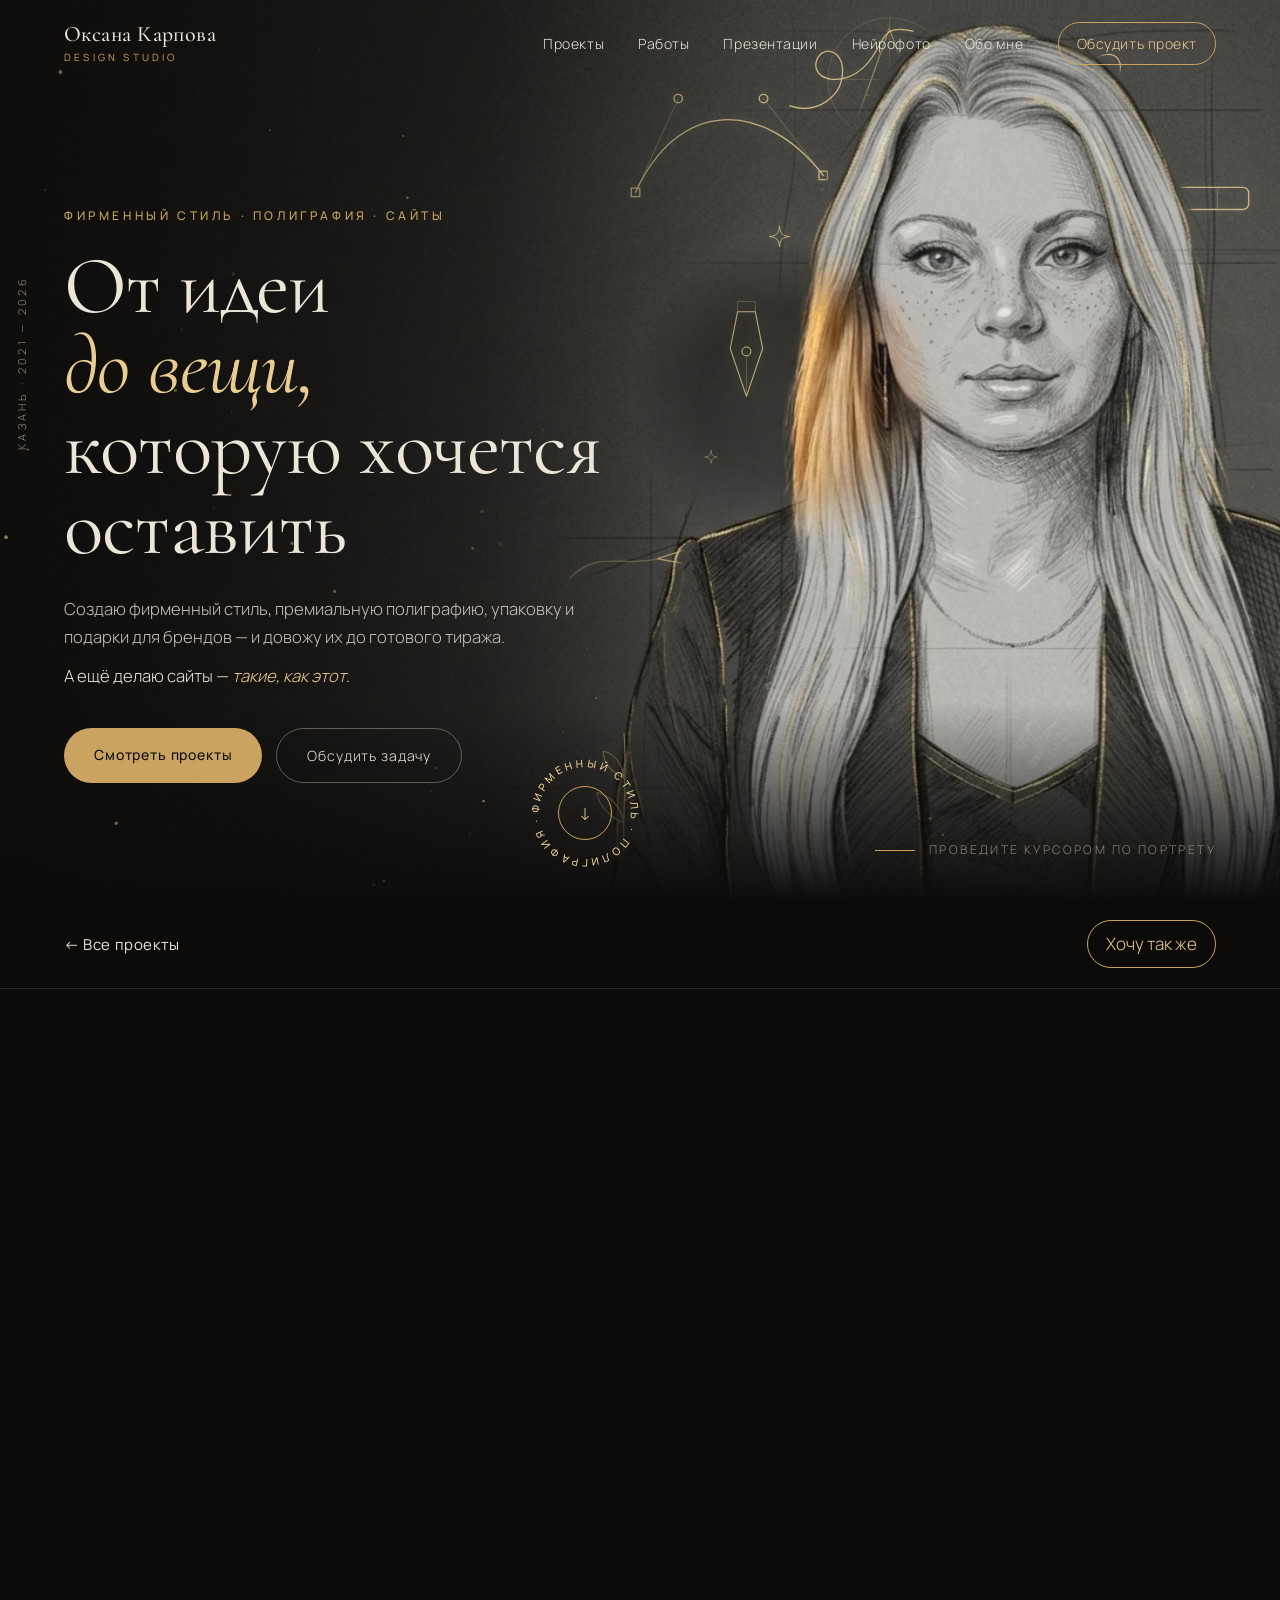
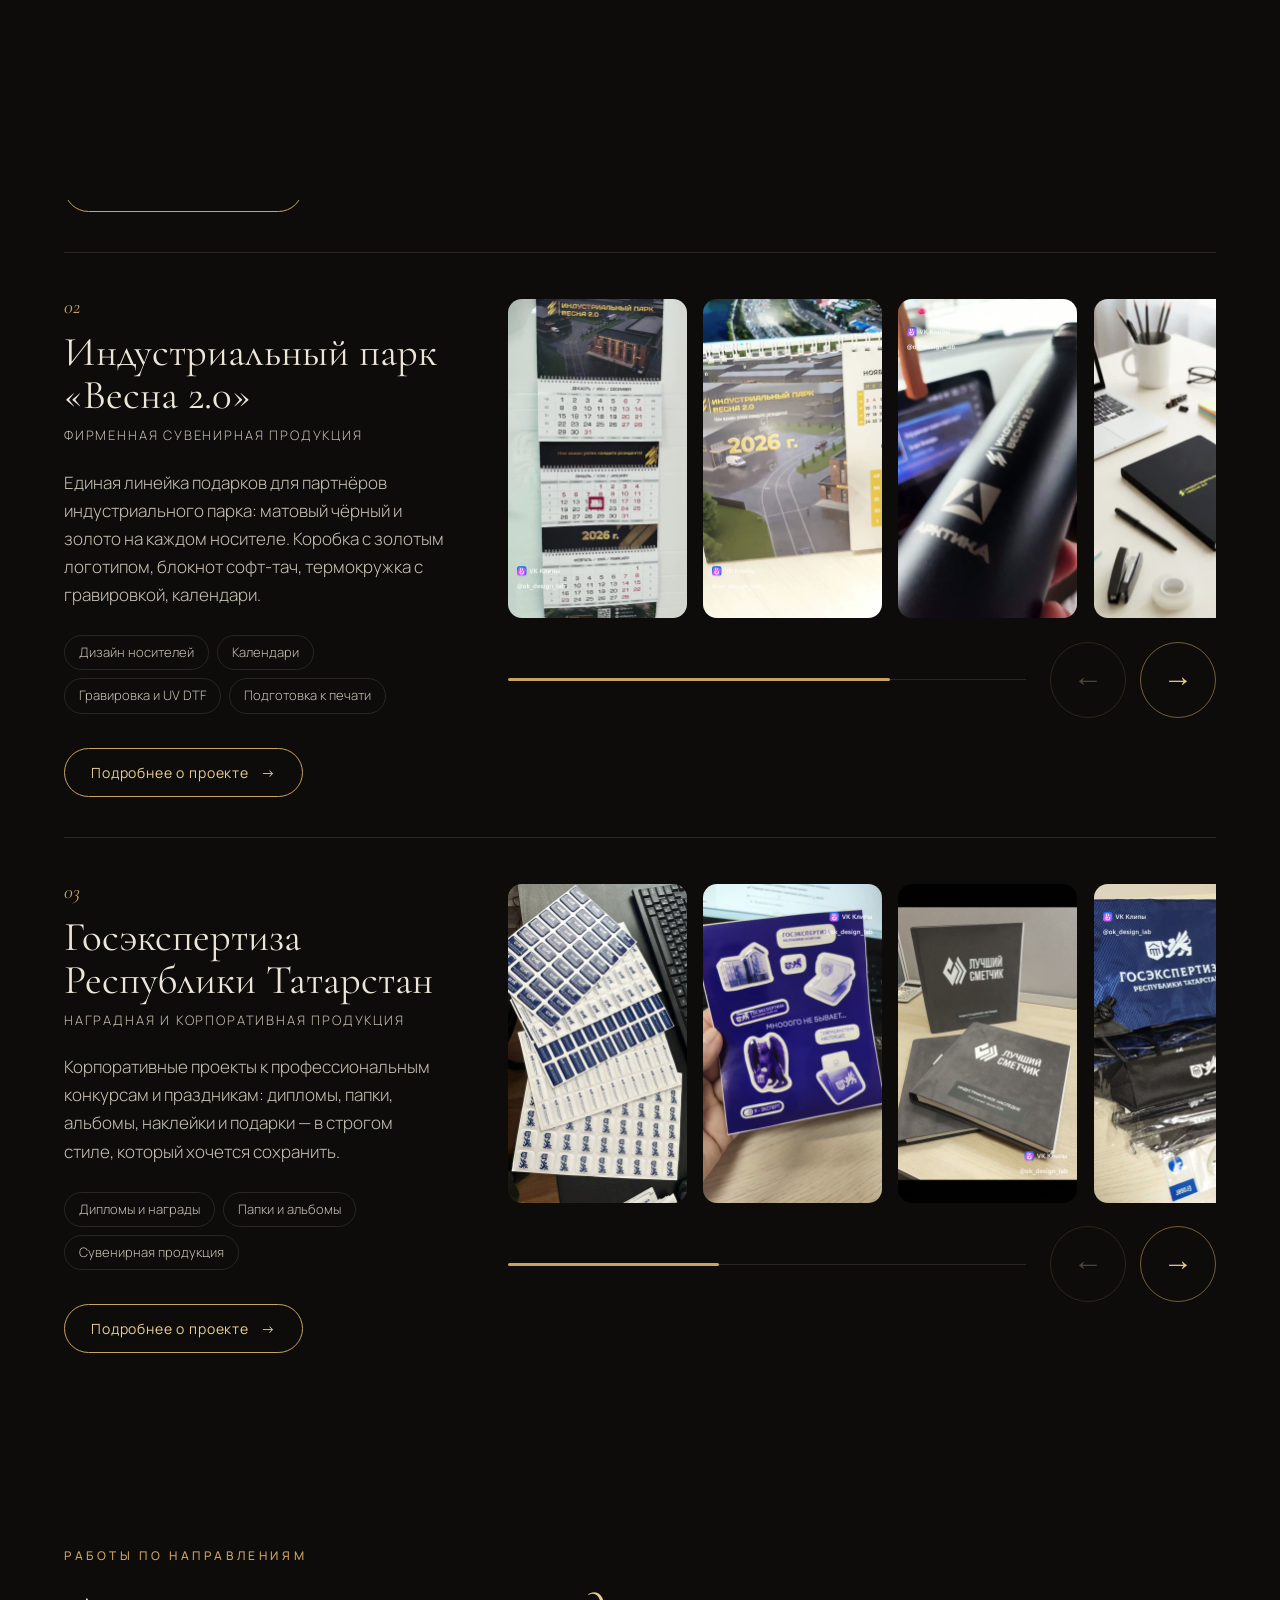
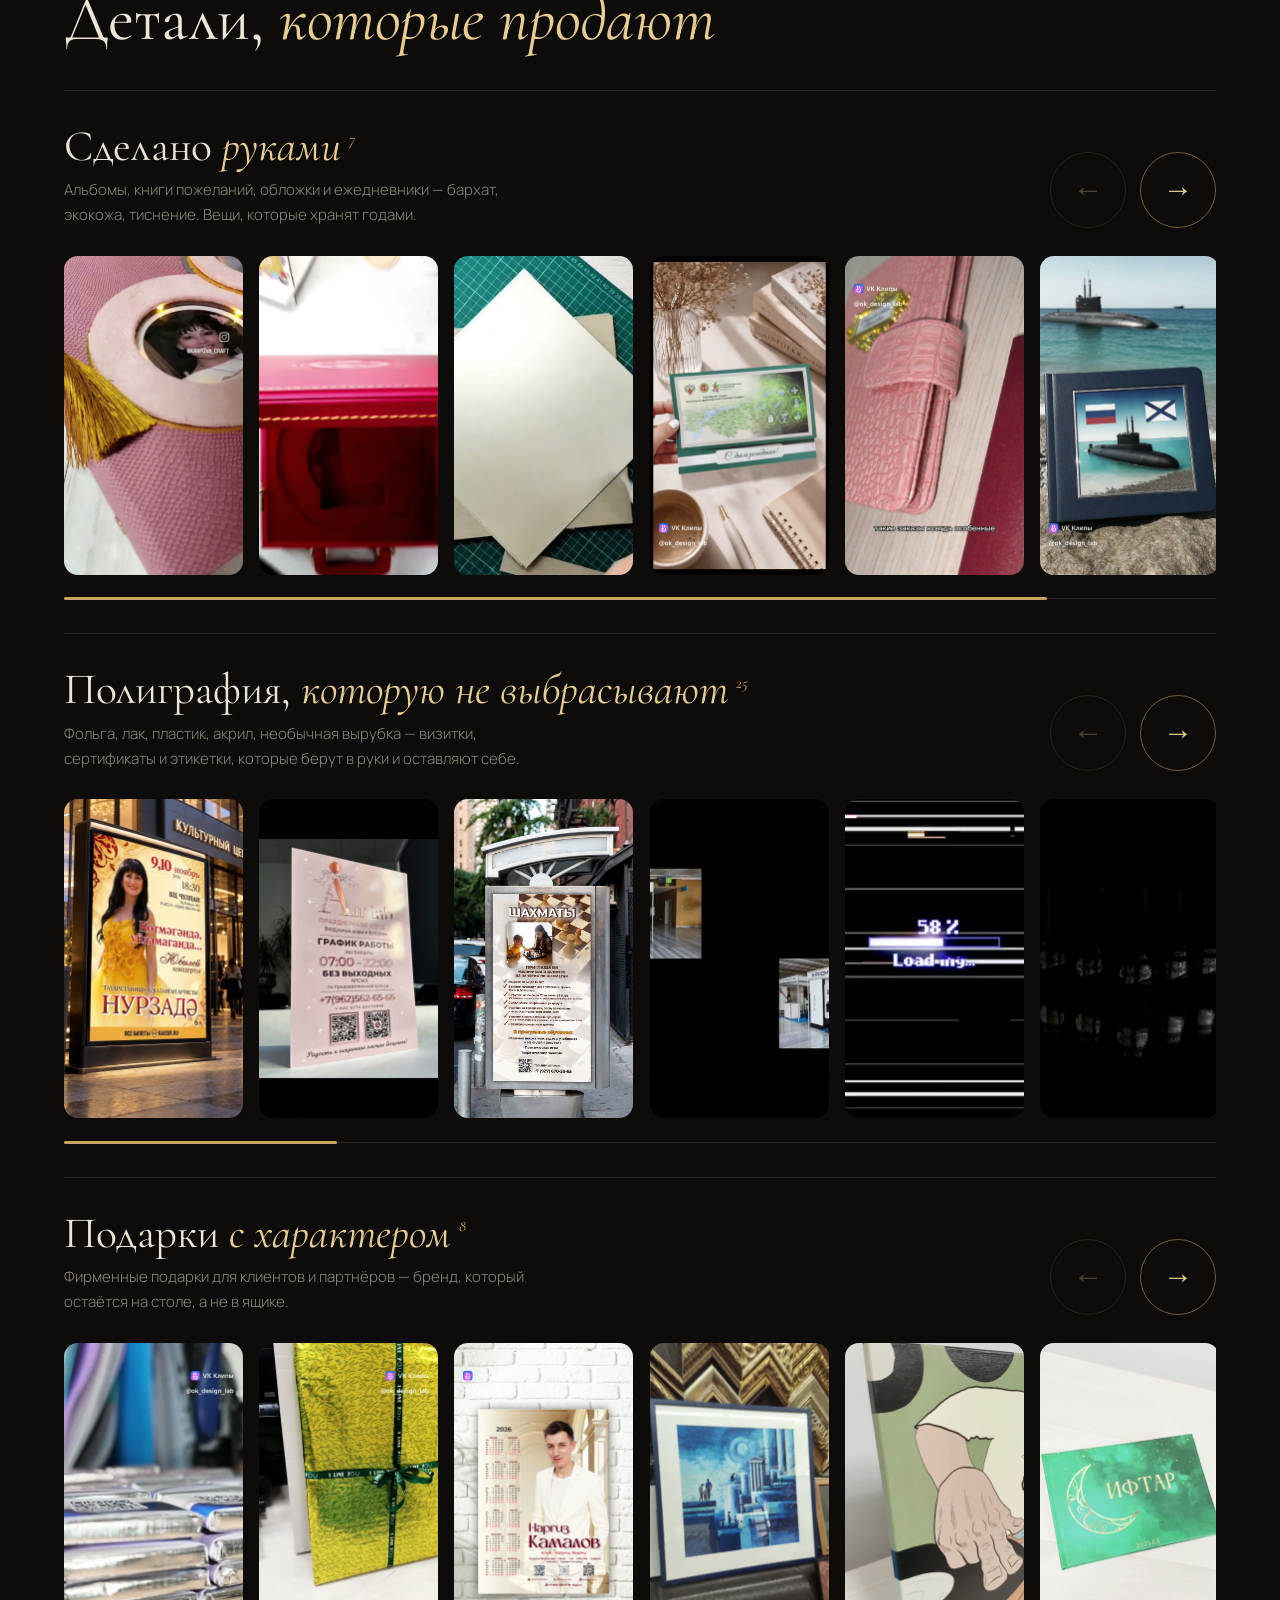
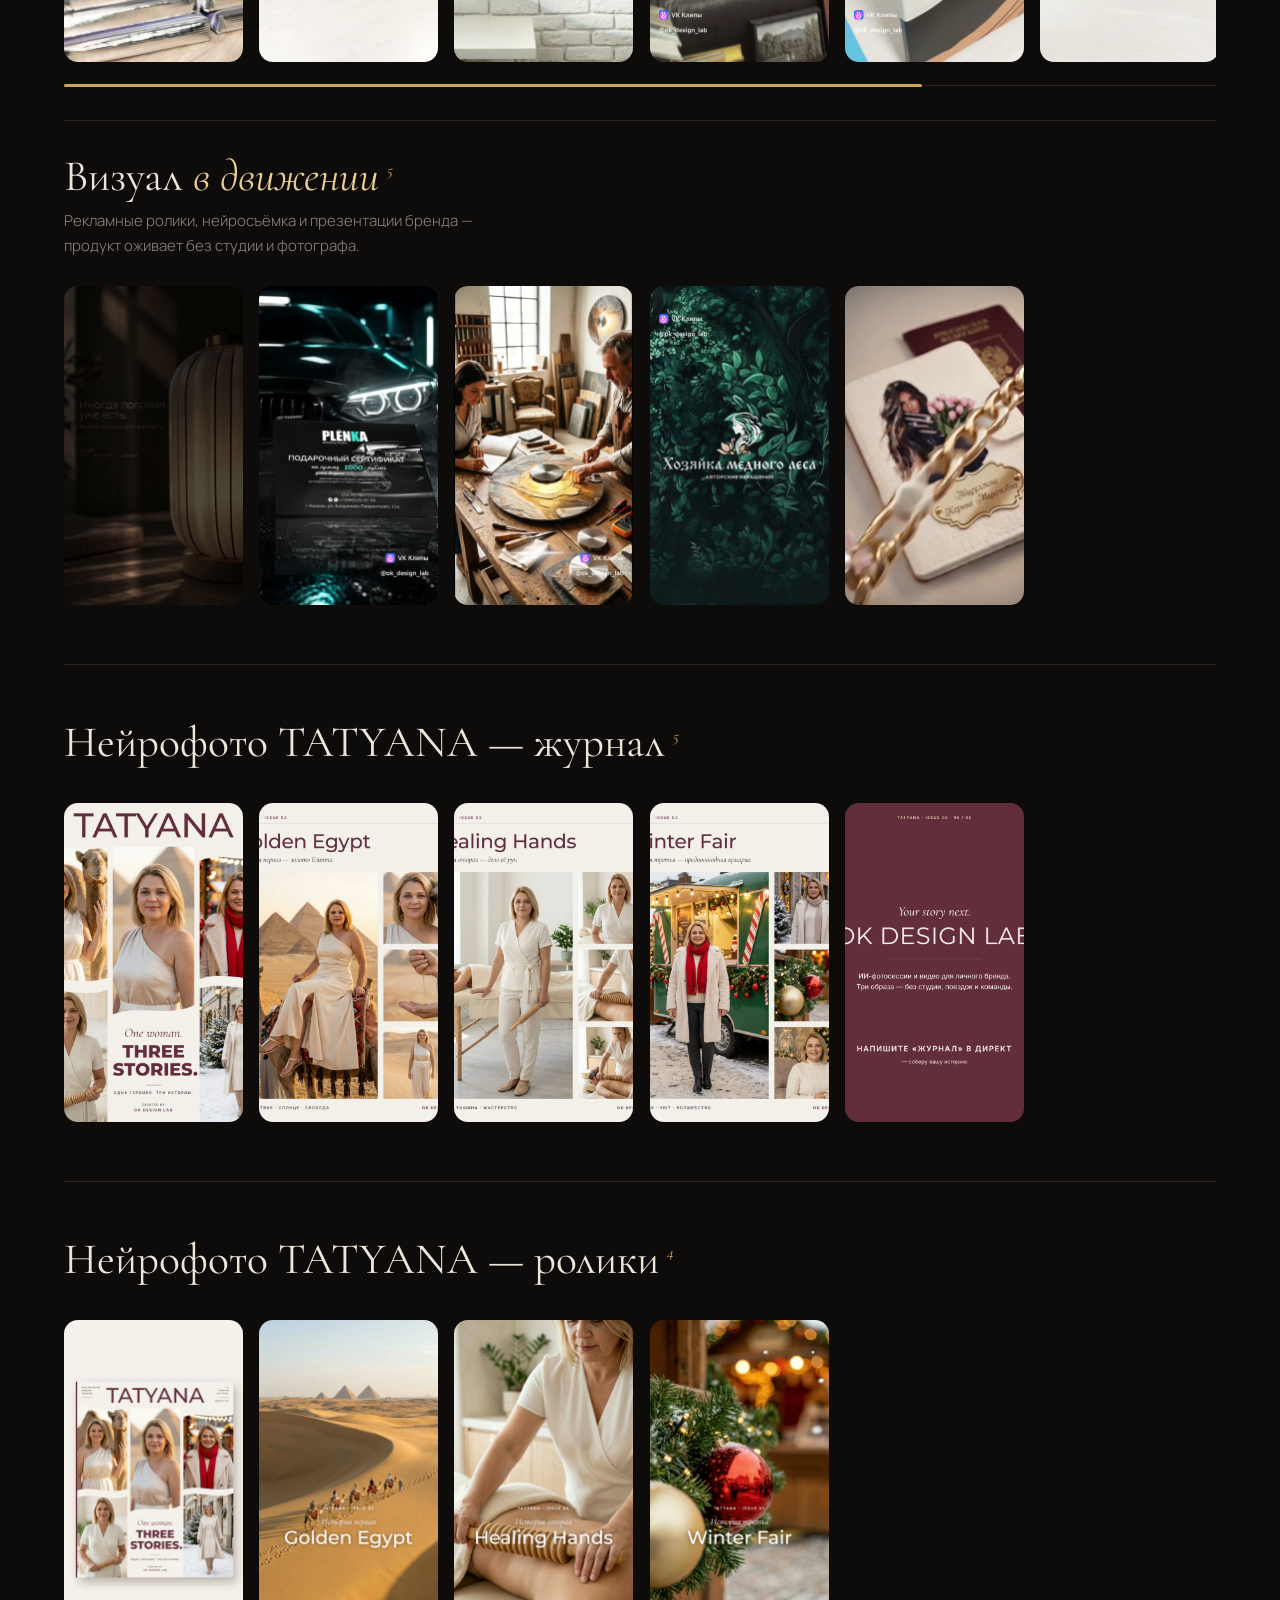
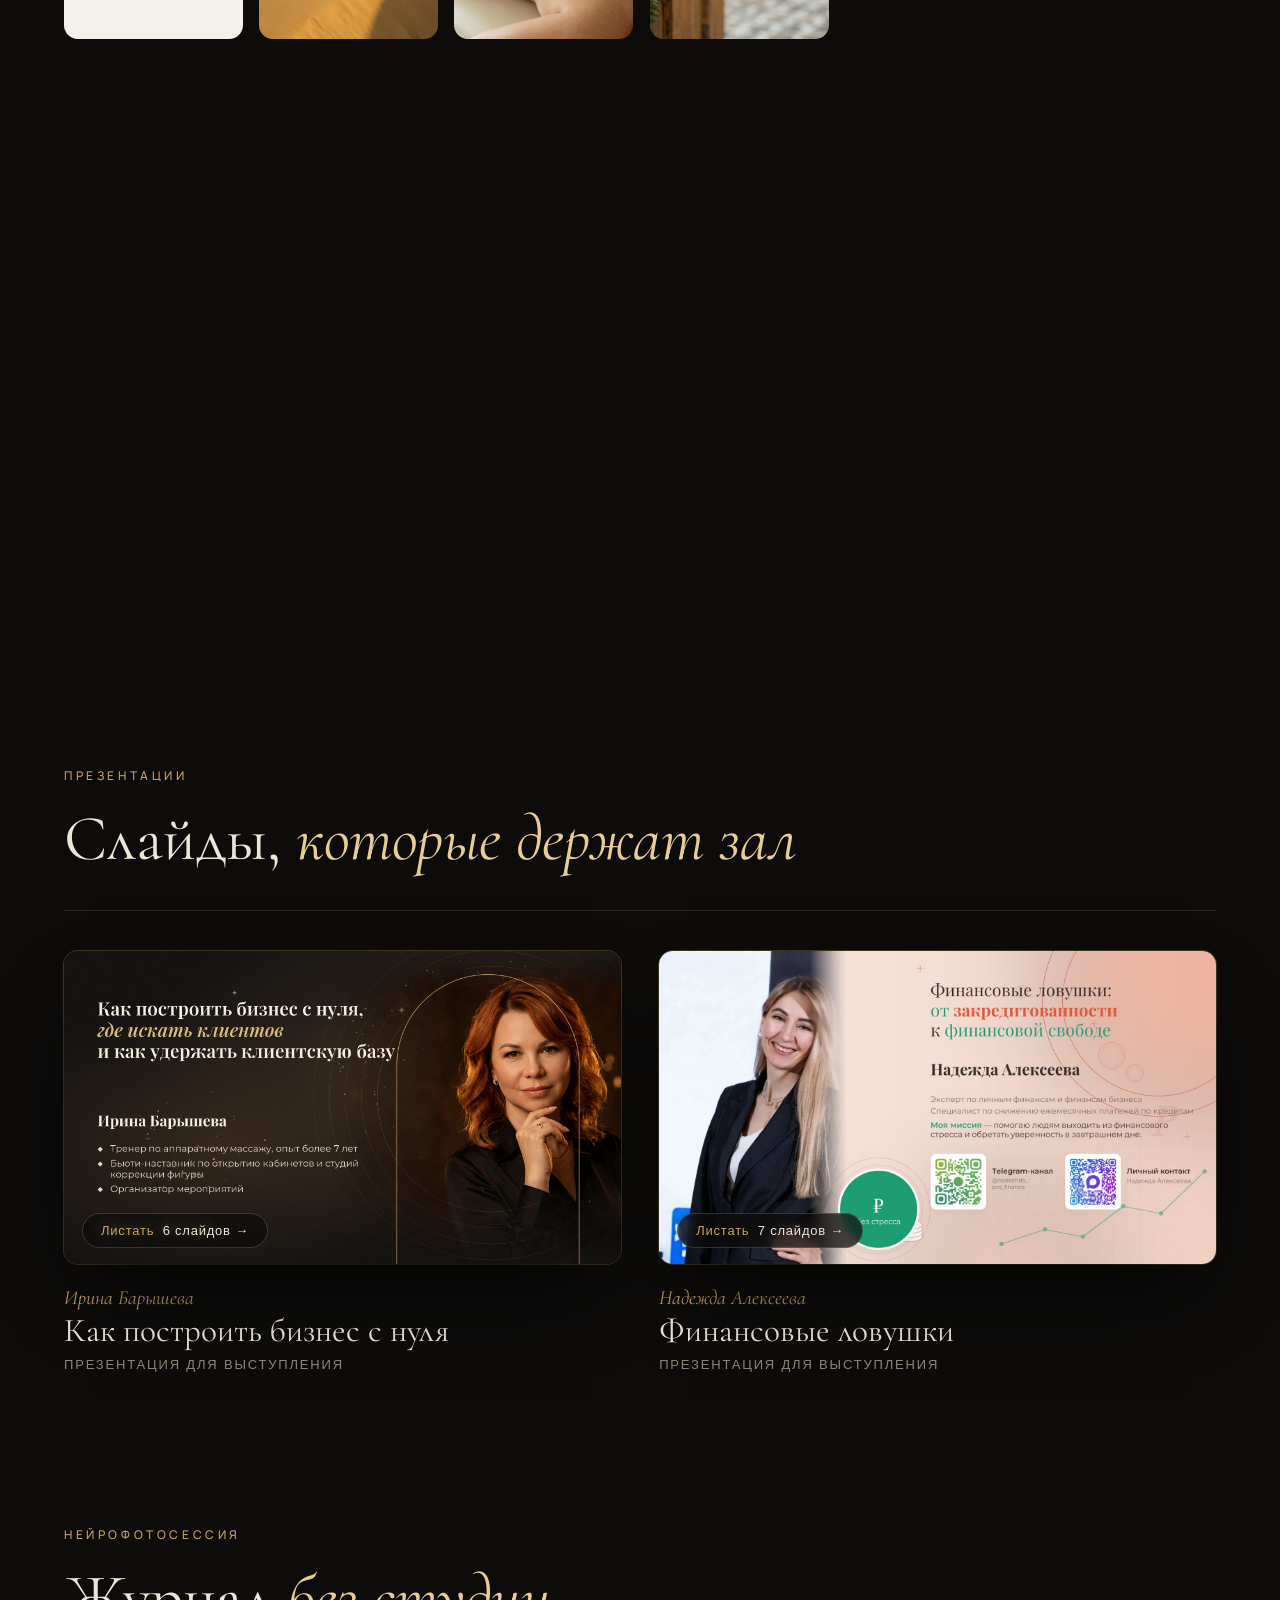
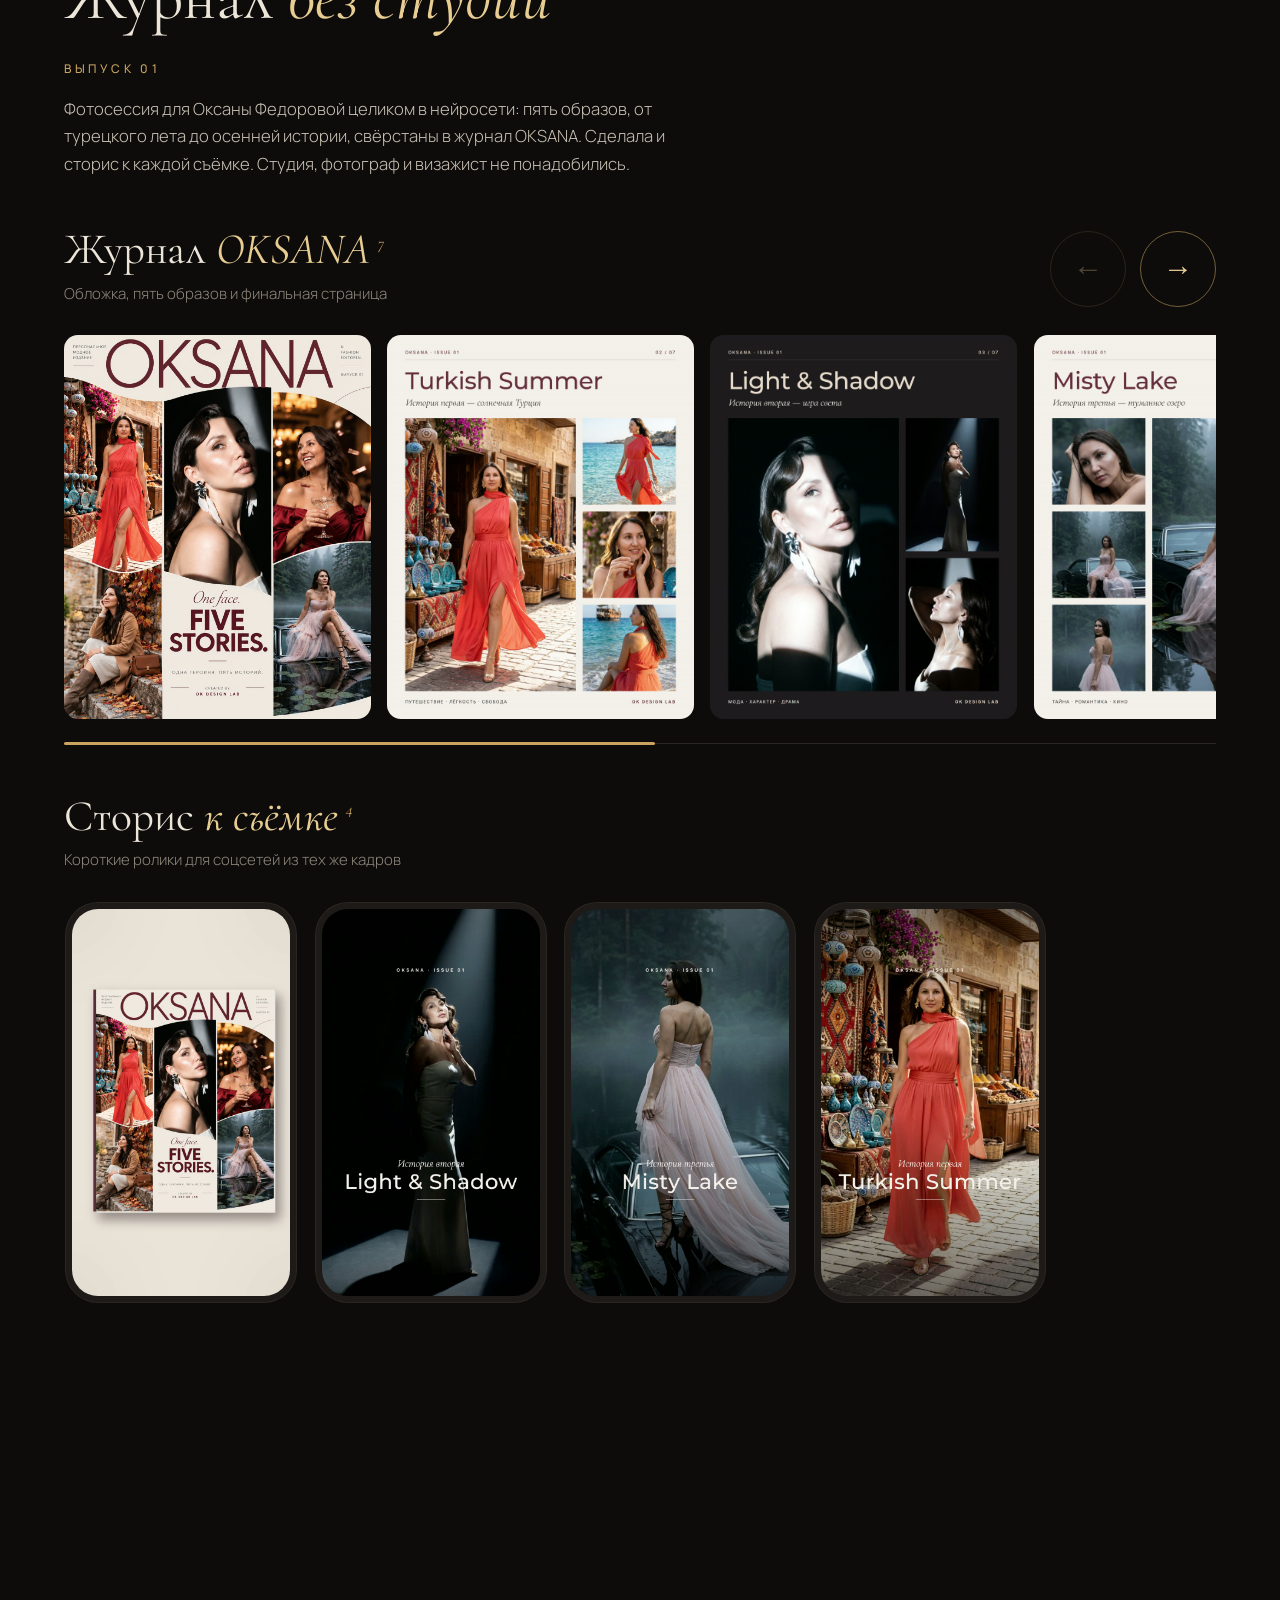
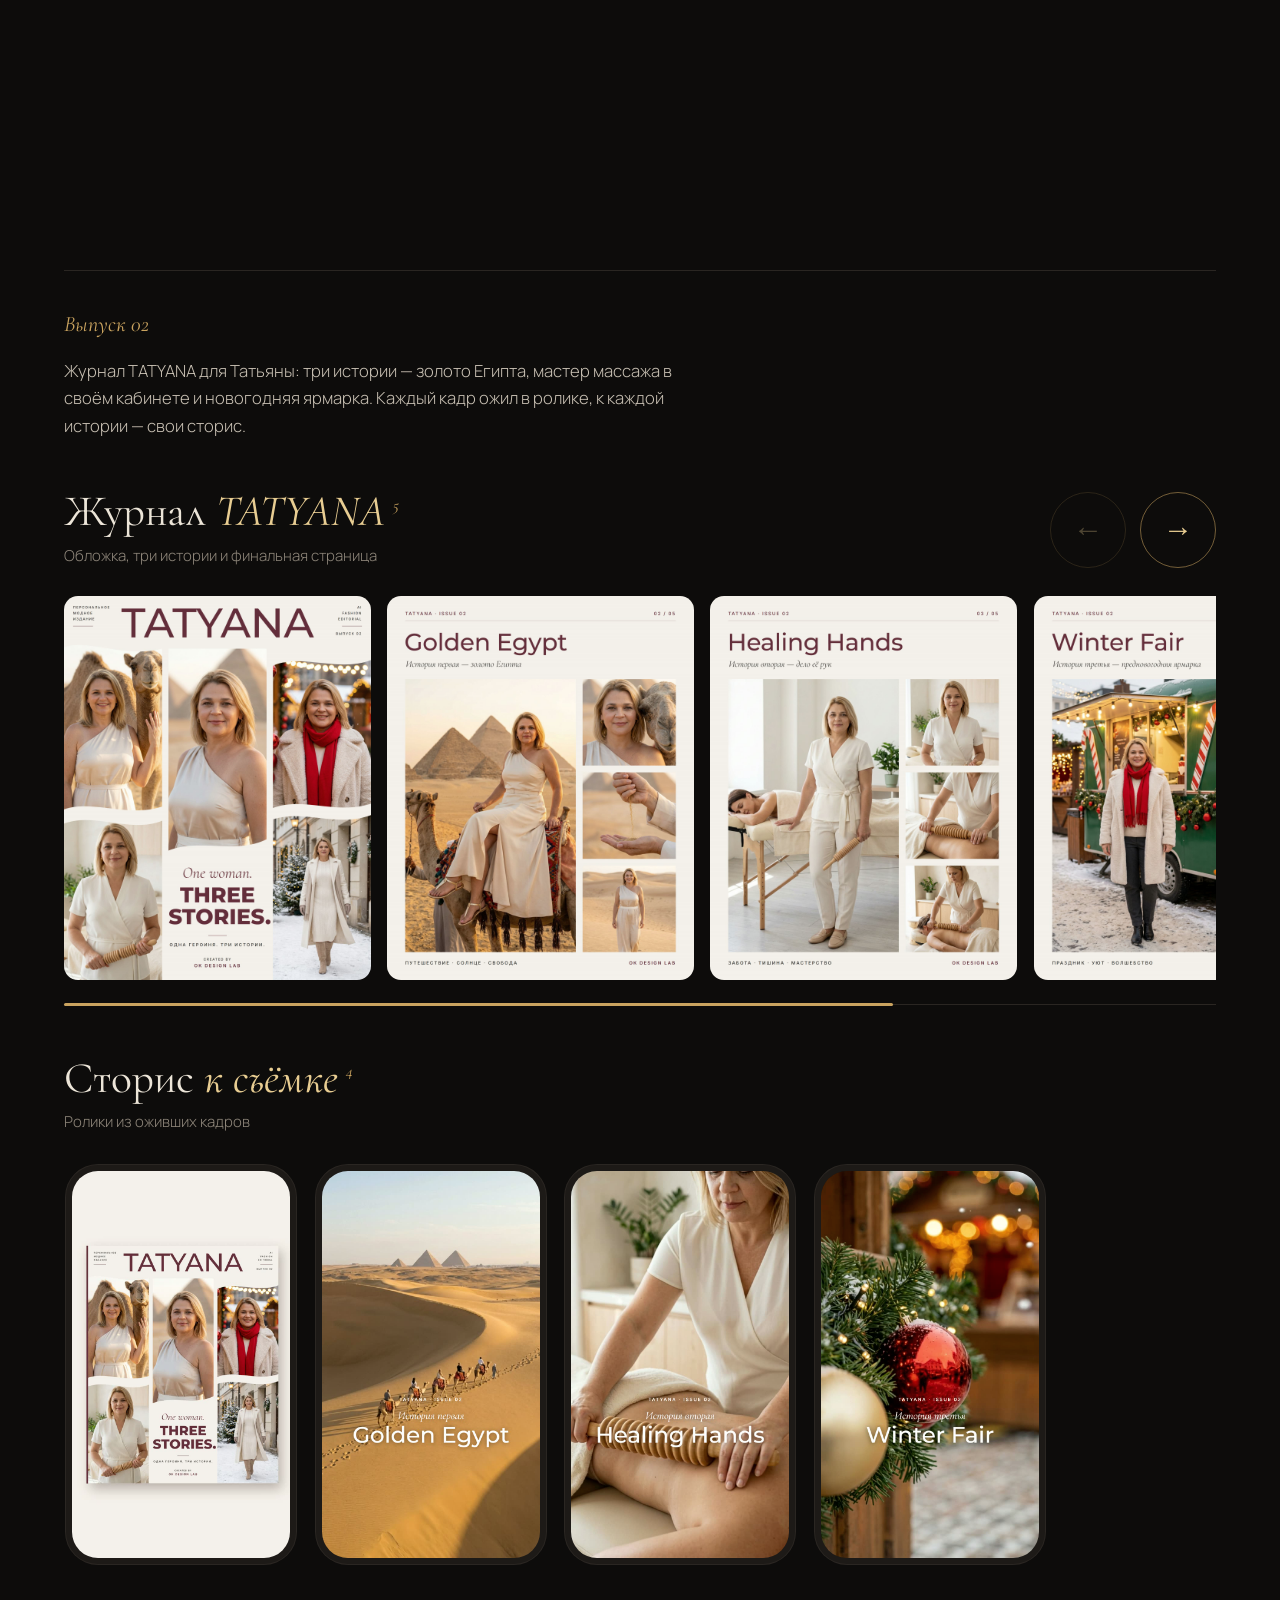
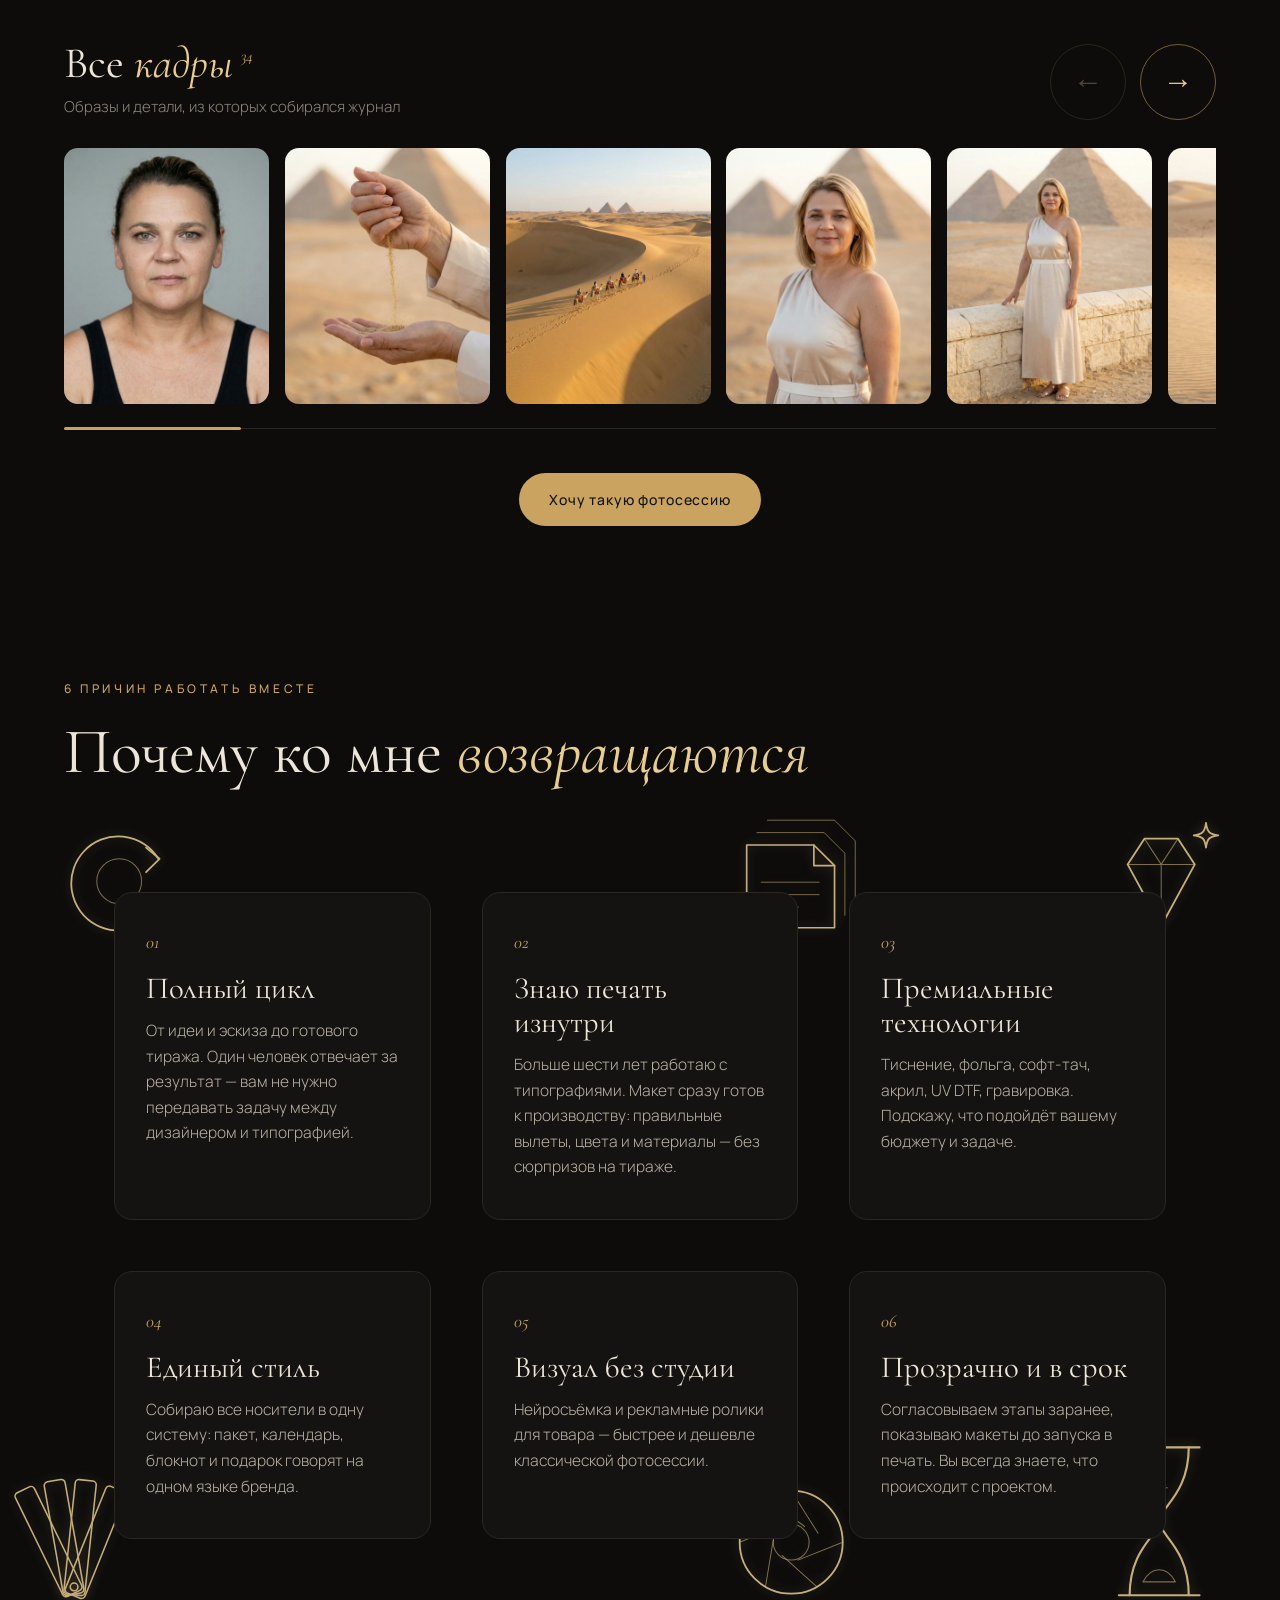
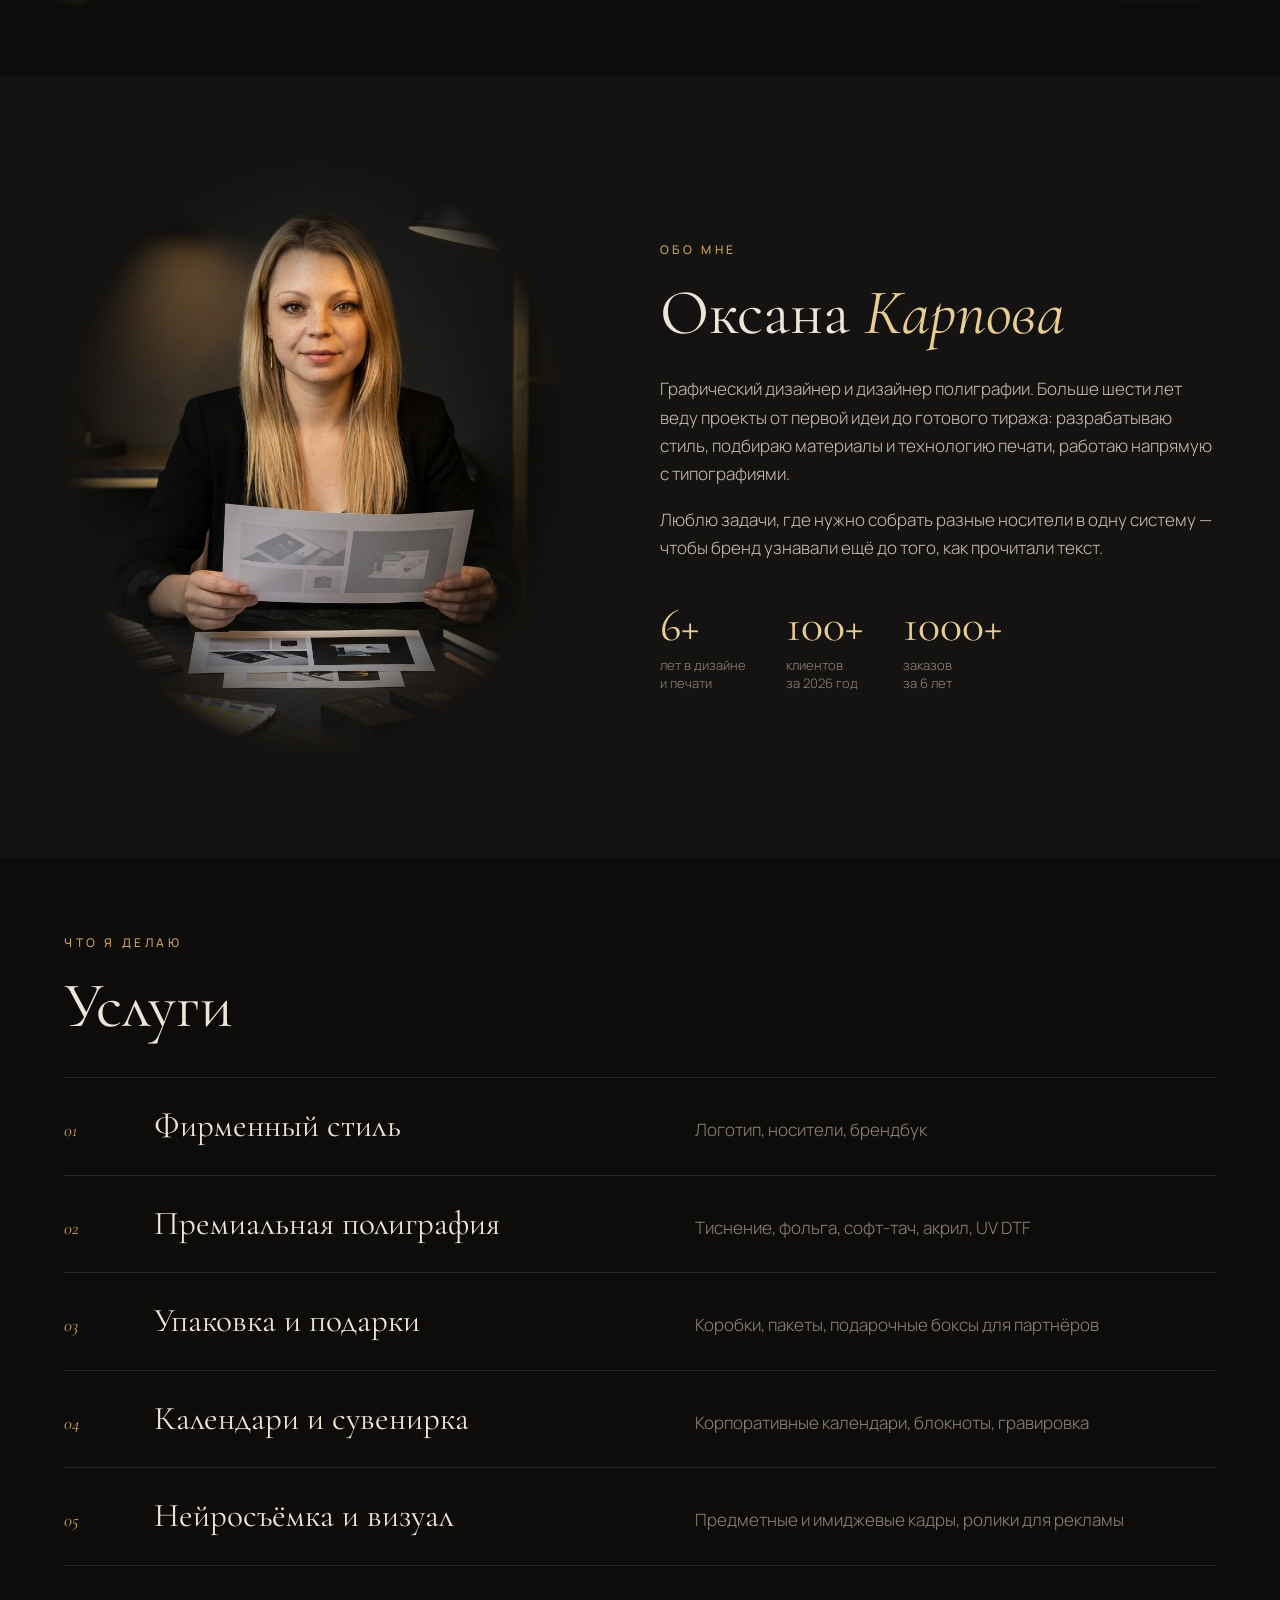
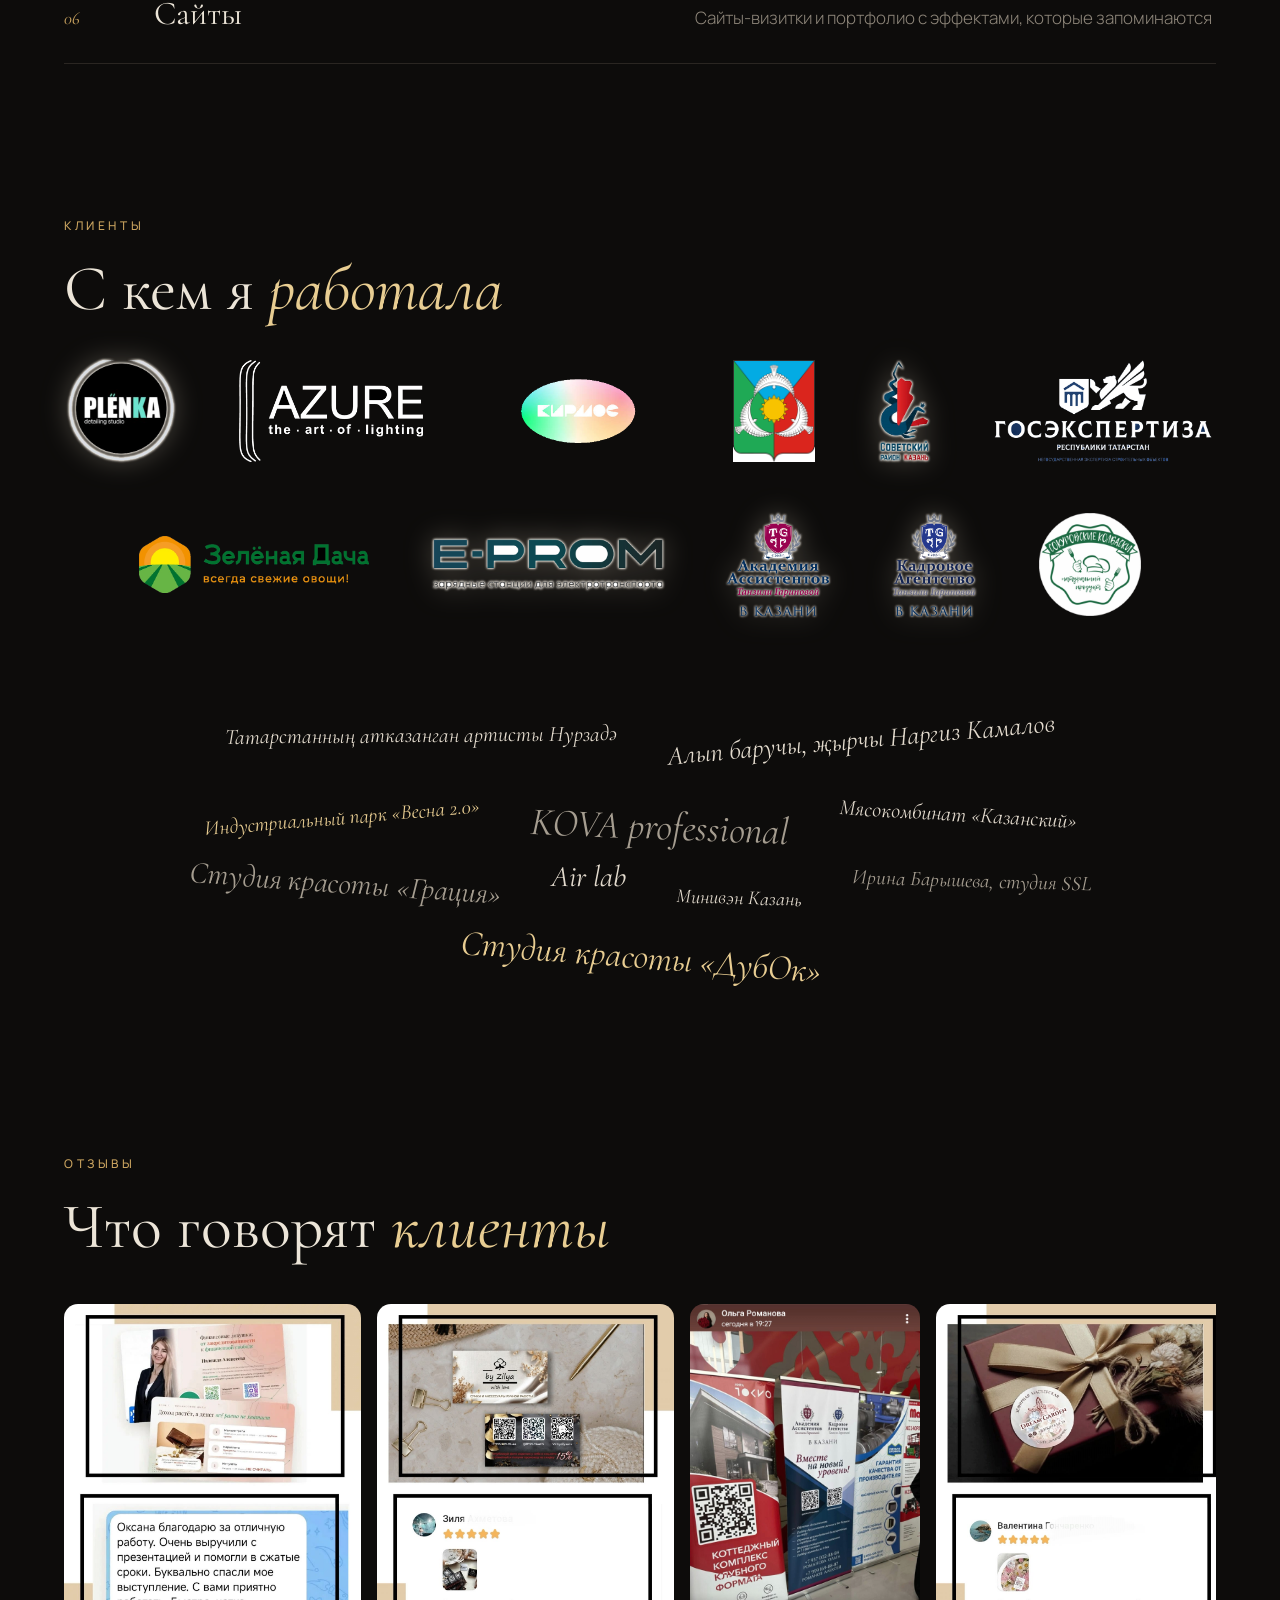
==== commit 1943606e: "Обновление сайта 31.10.2026 13:45" ====
--- a/index.html
+++ b/index.html
@@ -32,7 +32,7 @@
 <link rel="preconnect" href="https://fonts.googleapis.com">
 <link rel="preconnect" href="https://fonts.gstatic.com" crossorigin>
 <link href="https://fonts.googleapis.com/css2?family=Cormorant+Garamond:ital,wght@0,400;0,500;0,600;1,400;1,500&family=Manrope:wght@300;400;500;600&display=swap" rel="stylesheet">
-<link rel="stylesheet" href="style.css?v=202610311331">
+<link rel="stylesheet" href="style.css?v=202610311345">
 </head>
 <body>
 
@@ -240,9 +240,10 @@
     <p class="eyebrow reveal">Контакты</p>
     <h2 class="reveal">Обсудим<br><em>ваш проект?</em></h2>
     <p class="lead reveal">Расскажите о задаче — предложу решение, материалы и сроки.</p>
-    <a href="#lead" class="btn btn-gold reveal open-lead" style="margin-top:28px">Оставить заявку</a>
+    <a href="#lead" class="btn btn-gold reveal open-lead" style="margin-top:28px">Написать мне</a>
     <div class="contact-links reveal">
       <a href="https://t.me/karpova_design" target="_blank" rel="noopener">Telegram<span>@karpova_design</span></a>
+      <a href="https://wa.me/79274442722" target="_blank" rel="noopener">WhatsApp<span>+7 927 444-27-22</span></a>
       <a href="tel:+79274442722">Телефон<span>+7 927 444-27-22</span></a>
       <a href="https://vk.ru/ok_design_lab" target="_blank" rel="noopener">ВКонтакте<span>ok_design_lab</span></a>
       <a href="https://instagram.com/ok.design.lab" target="_blank" rel="noopener">Instagram<span>@ok.design.lab</span></a>
@@ -260,48 +261,21 @@
     <a href="https://instagram.com/ok.design.lab" target="_blank" rel="noopener">Instagram</a>
     <a href="https://max.ru/channel_OK_design_lab" target="_blank" rel="noopener">MAX</a>
   </nav>
-  <nav class="foot-links"><a href="privacy.html">Политика обработки данных</a><a href="soglasie.html">Согласие на обработку</a></nav>
+  <nav class="foot-links"><a href="privacy.html">Политика обработки данных</a></nav>
   <a href="#top">Наверх ↑</a>
 </footer>
 
-<!-- заявка: открывается по кнопкам «Обсудить проект» -->
+<!-- связаться: открывается по кнопкам «Обсудить проект» — только ссылки на мессенджеры, данные на сайте не собираются -->
 <div class="order" aria-hidden="true">
-  <div class="lead-box" role="dialog" aria-label="Заявка на проект">
+  <div class="lead-box" role="dialog" aria-label="Связаться со мной">
     <button class="lead-close" aria-label="Закрыть">×</button>
-    <form class="lead-form" novalidate>
-      <p class="eyebrow">Заявка</p>
-      <h2>Расскажите <em>о задаче</em></h2>
-      <p class="lead-sub">Отвечу в течение дня и предложу решение, материалы и сроки.</p>
-
-      <div class="lead-row">
-        <label>Как вас зовут<input name="Имя" required placeholder="Имя"></label>
-        <label>Как с вами связаться<input name="Контакт" required placeholder="Телефон или Telegram"></label>
-      </div>
-      <label>Компания или бренд<input name="Компания" placeholder="Необязательно"></label>
-
-      <fieldset><legend>Что нужно</legend>
-        <div class="chips" data-name="Что нужно">
-          <button type="button">Фирменный стиль</button><button type="button">Полиграфия</button>
-          <button type="button">Упаковка и подарки</button><button type="button">Календари и сувенирка</button>
-          <button type="button">Ручная работа</button><button type="button">Нейросъёмка и ролики</button><button type="button">Сайт</button><button type="button">Другое</button>
-        </div>
-      </fieldset>
-
-      <div class="lead-row">
-        <label>Бюджет<select name="Бюджет"><option>Пока не знаю</option><option>до 30 000 ₽</option><option>30 000 – 100 000 ₽</option><option>100 000 – 300 000 ₽</option><option>от 300 000 ₽</option></select></label>
-        <label>Когда нужно<select name="Сроки"><option>Не горит</option><option>В течение месяца</option><option>За 1–2 недели</option><option>Срочно</option></select></label>
-      </div>
-      <label>Опишите задачу<textarea name="Задача" rows="4" placeholder="Что делаем, для кого, тираж, примеры, которые нравятся"></textarea></label>
-      <input type="text" name="_honey" class="hp" tabindex="-1" autocomplete="off">
-      <label class="agree"><input type="checkbox" name="Согласие" required> <span>Даю <a href="soglasie.html" target="_blank">согласие на обработку персональных данных</a> для ответа на заявку и принимаю <a href="privacy.html" target="_blank">политику обработки данных</a></span></label>
-
-      <button type="submit" class="btn btn-gold lead-send">Отправить заявку</button>
-      <p class="lead-msg" role="status"></p>
-    </form>
-    <div class="lead-done">
-      <p class="eyebrow">Готово</p>
-      <h2>Спасибо, <em>заявка у меня</em></h2>
-      <p class="lead-sub">Свяжусь с вами в течение дня. Если срочно — пишите в Telegram <a href="https://t.me/karpova_design" target="_blank" rel="noopener">@karpova_design</a>.</p>
+    <p class="eyebrow">Связаться</p>
+    <h2>Расскажите <em>о задаче</em></h2>
+    <p class="lead-sub">Напишите, где вам удобнее, — отвечу в течение дня и предложу решение, материалы и сроки.</p>
+    <div class="contact-links lead-links">
+      <a href="https://t.me/karpova_design" target="_blank" rel="noopener">Telegram<span>@karpova_design</span></a>
+      <a href="https://wa.me/79274442722" target="_blank" rel="noopener">WhatsApp<span>+7 927 444-27-22</span></a>
+      <a href="tel:+79274442722">Позвонить<span>+7 927 444-27-22</span></a>
     </div>
   </div>
 </div>
@@ -320,8 +294,8 @@
   <div class="lb-body"></div>
 </div>
 
-<script src="media.js?v=202610311331"></script>
-<script src="works.js?v=202610311331"></script>
-<script src="script.js?v=202610311331"></script>
+<script src="media.js?v=202610311345"></script>
+<script src="works.js?v=202610311345"></script>
+<script src="script.js?v=202610311345"></script>
 </body>
 </html>
--- a/style.css
+++ b/style.css
@@ -451,6 +451,8 @@
 .lead-form .agree a { color: var(--gold); text-decoration: underline; text-underline-offset: 2px; }
 .lead-form .agree.bad { color: #d9826f; }
 .hp { position: absolute; left: -9999px; }
+.lead-links { margin-top: 10px; }
+.lead-links a { font-size: 24px; }
 .lead-send { border: 0; font-family: var(--sans); margin-top: 6px; }
 .lead-send[disabled] { opacity: .6; }
 .lead-msg { margin-top: 14px; font-size: 14px; color: #d9826f; min-height: 1em; }
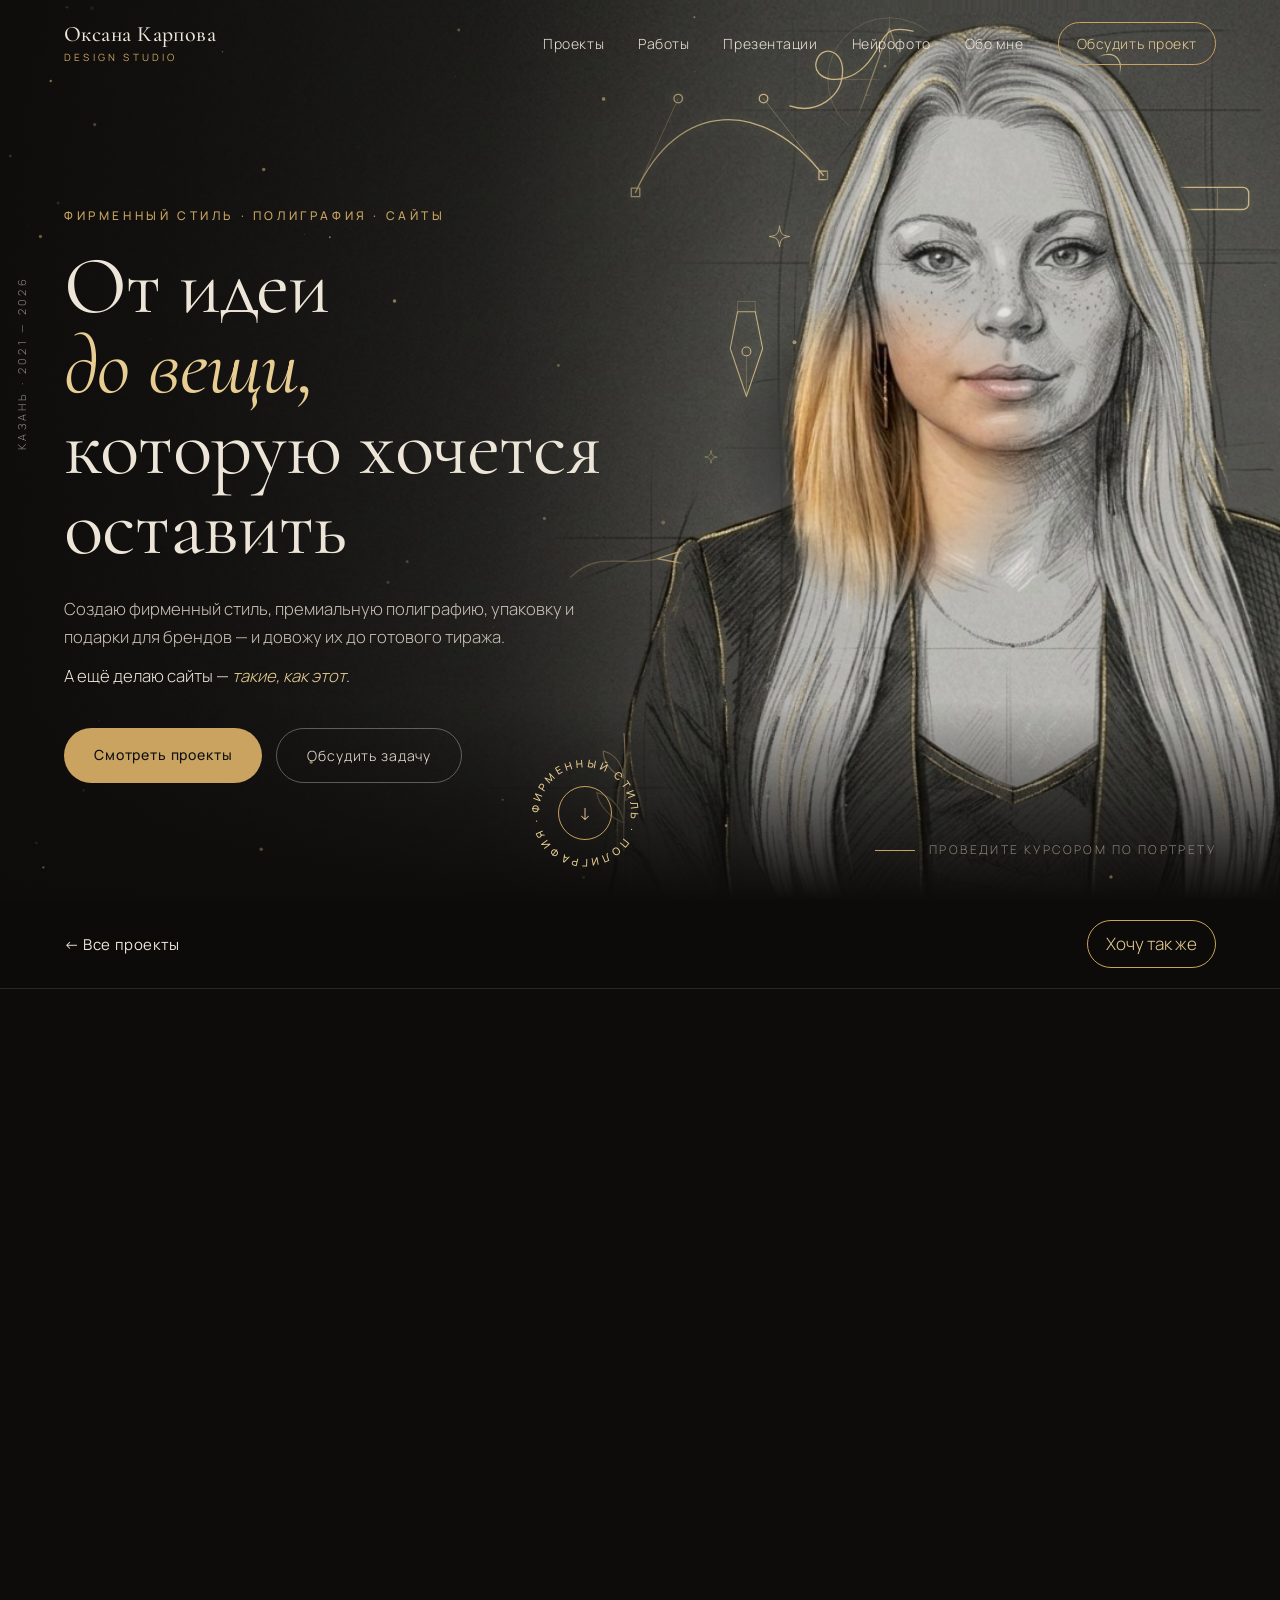
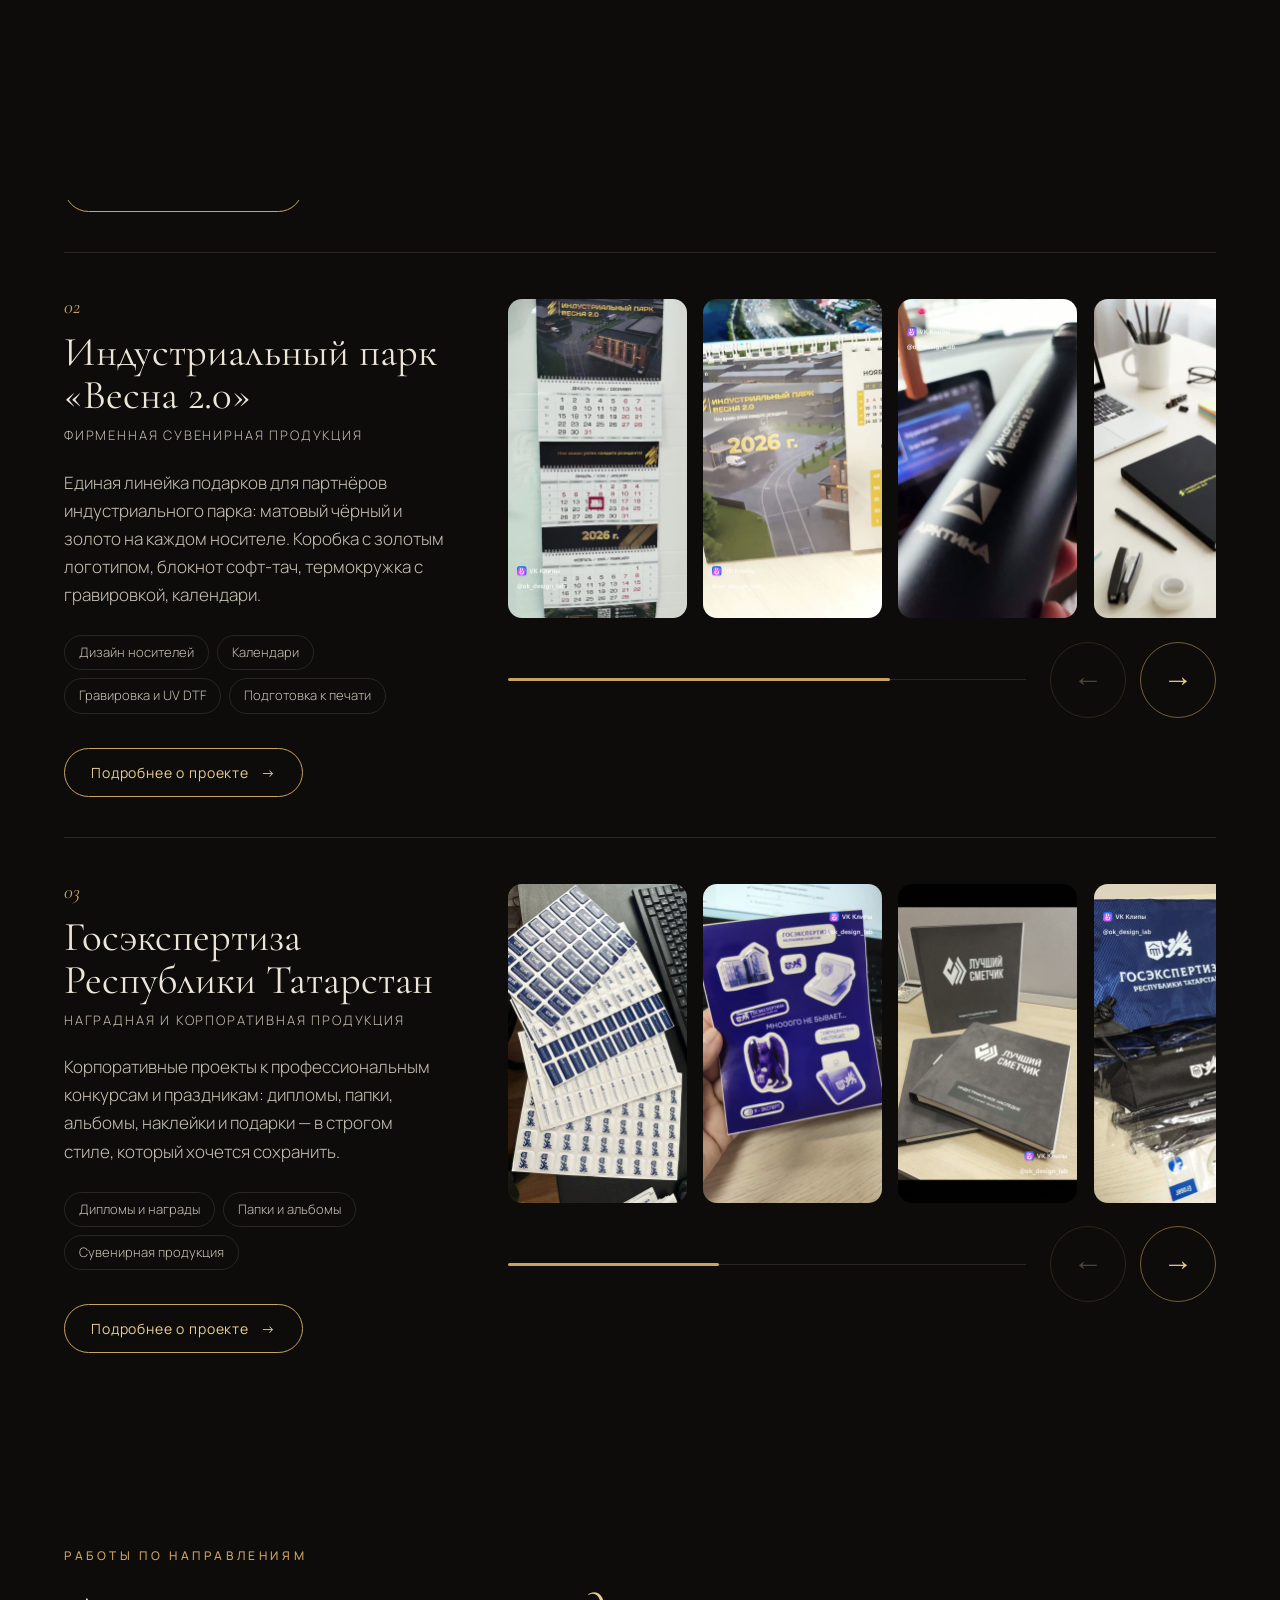
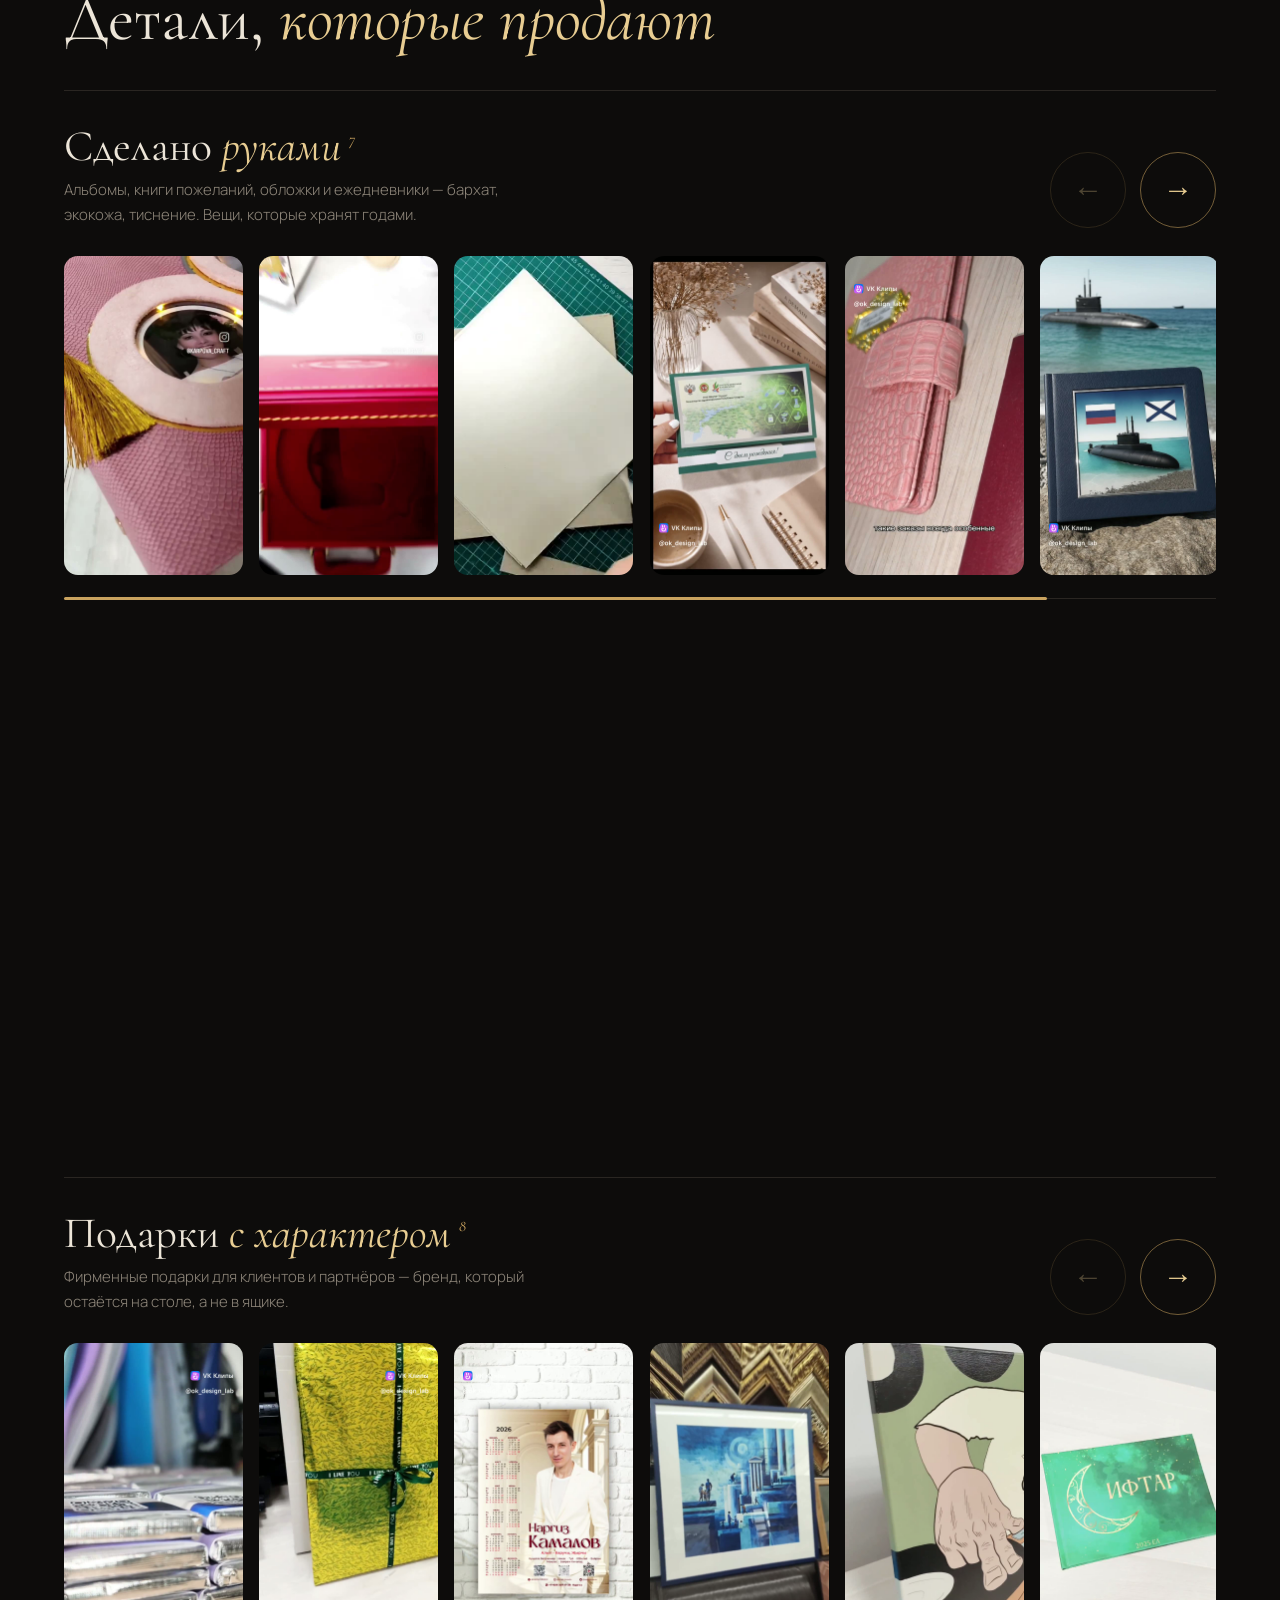
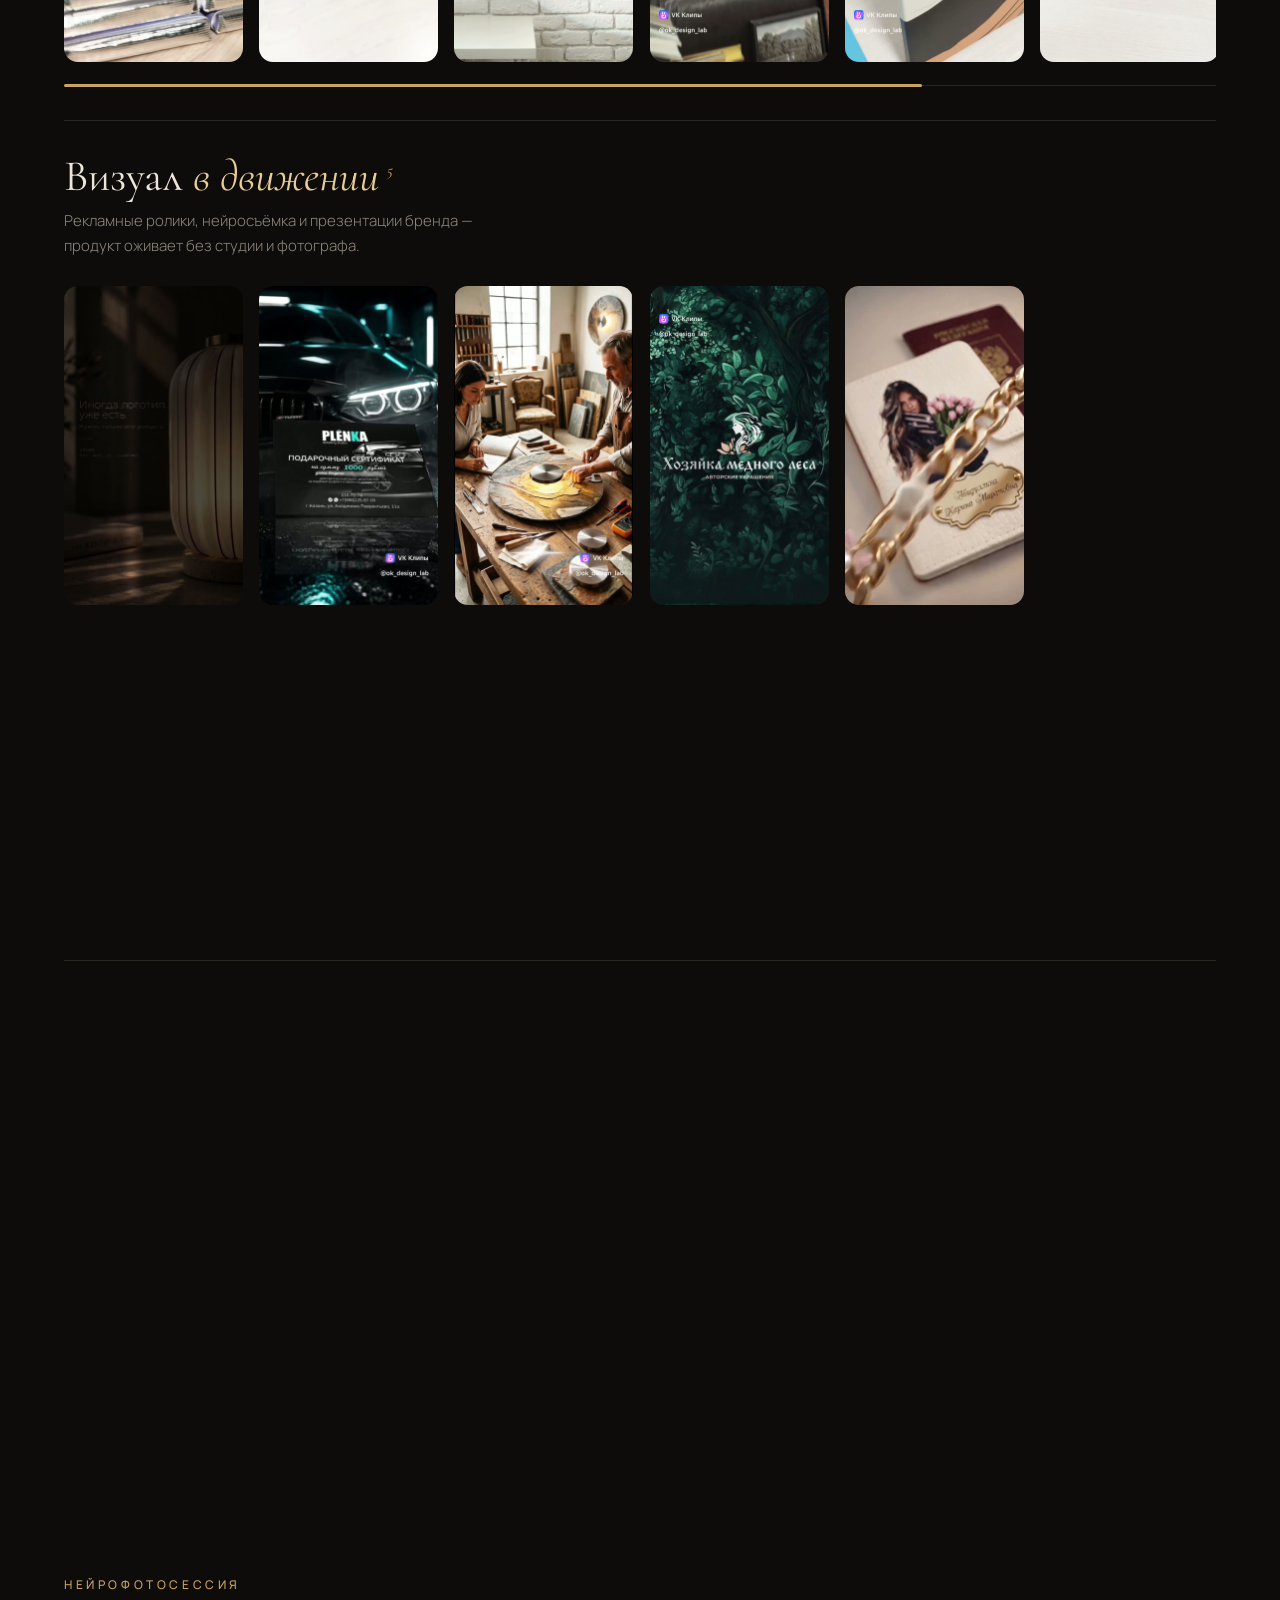
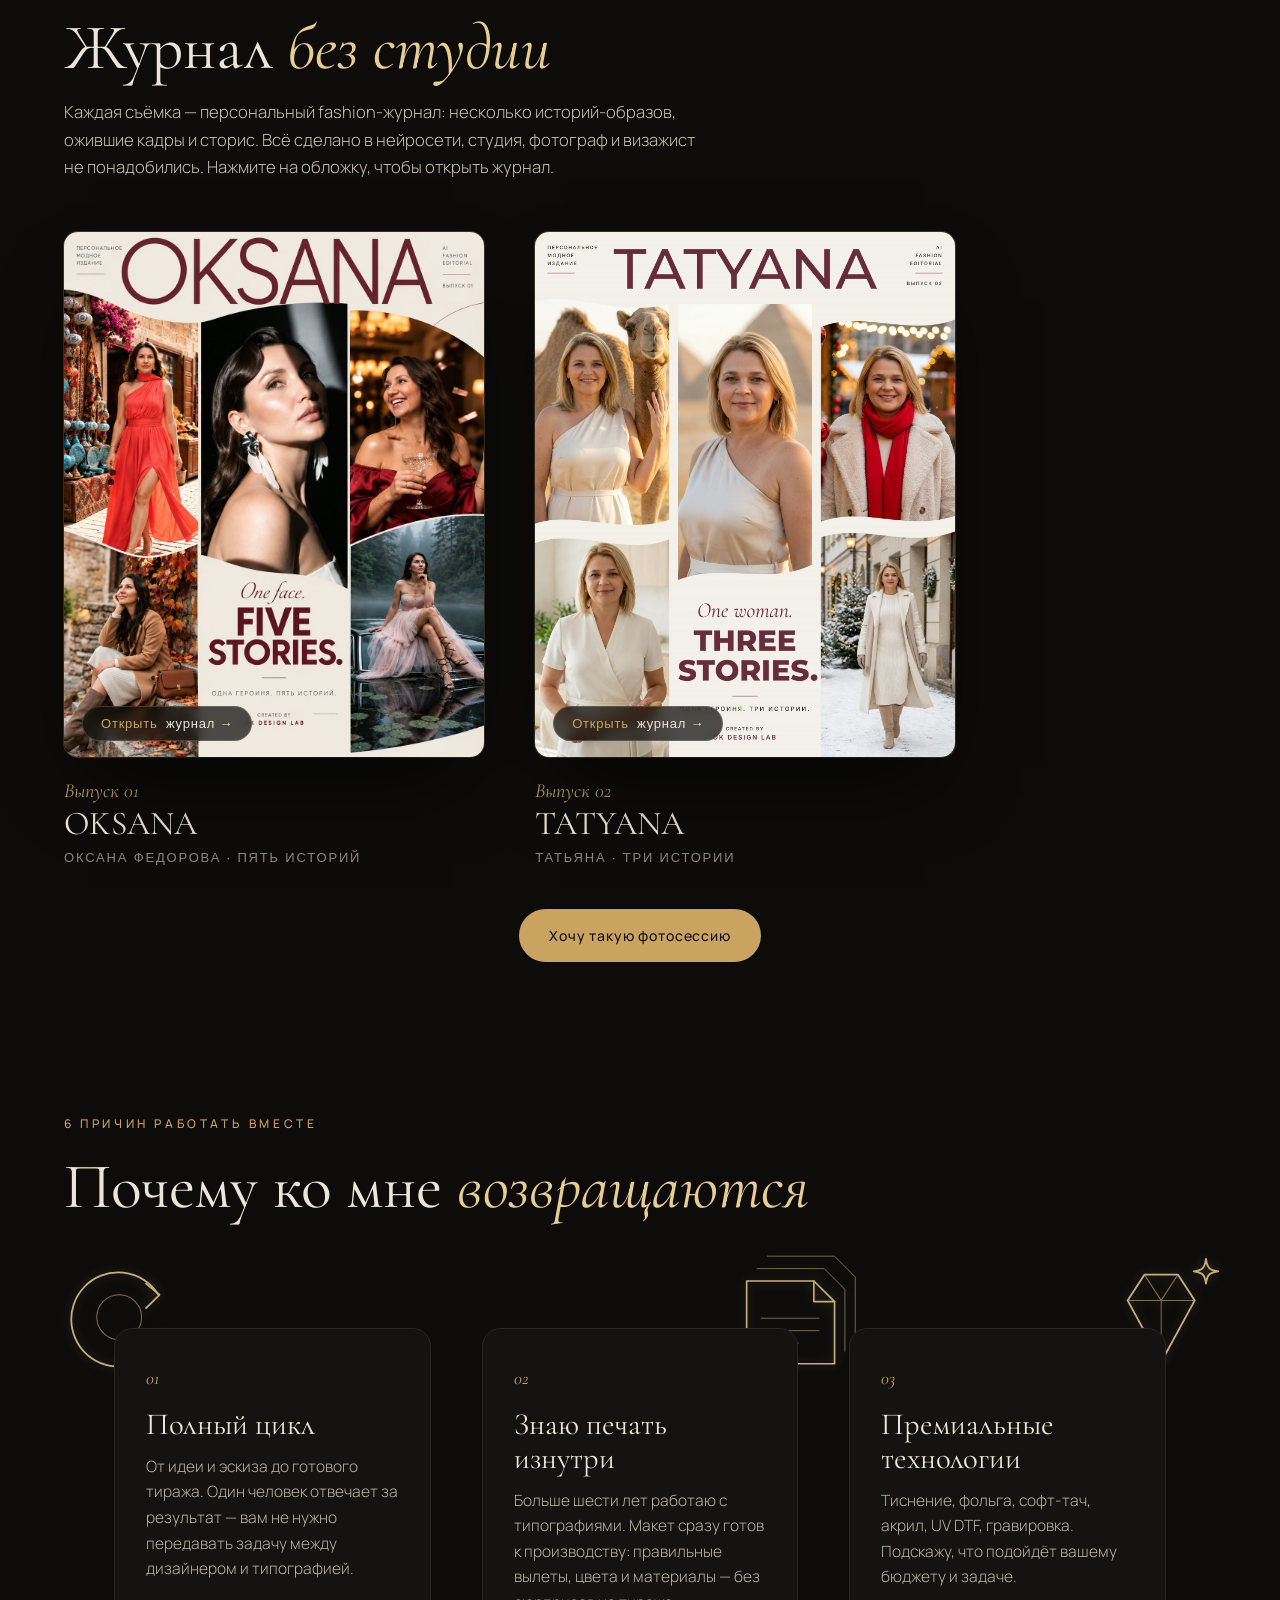
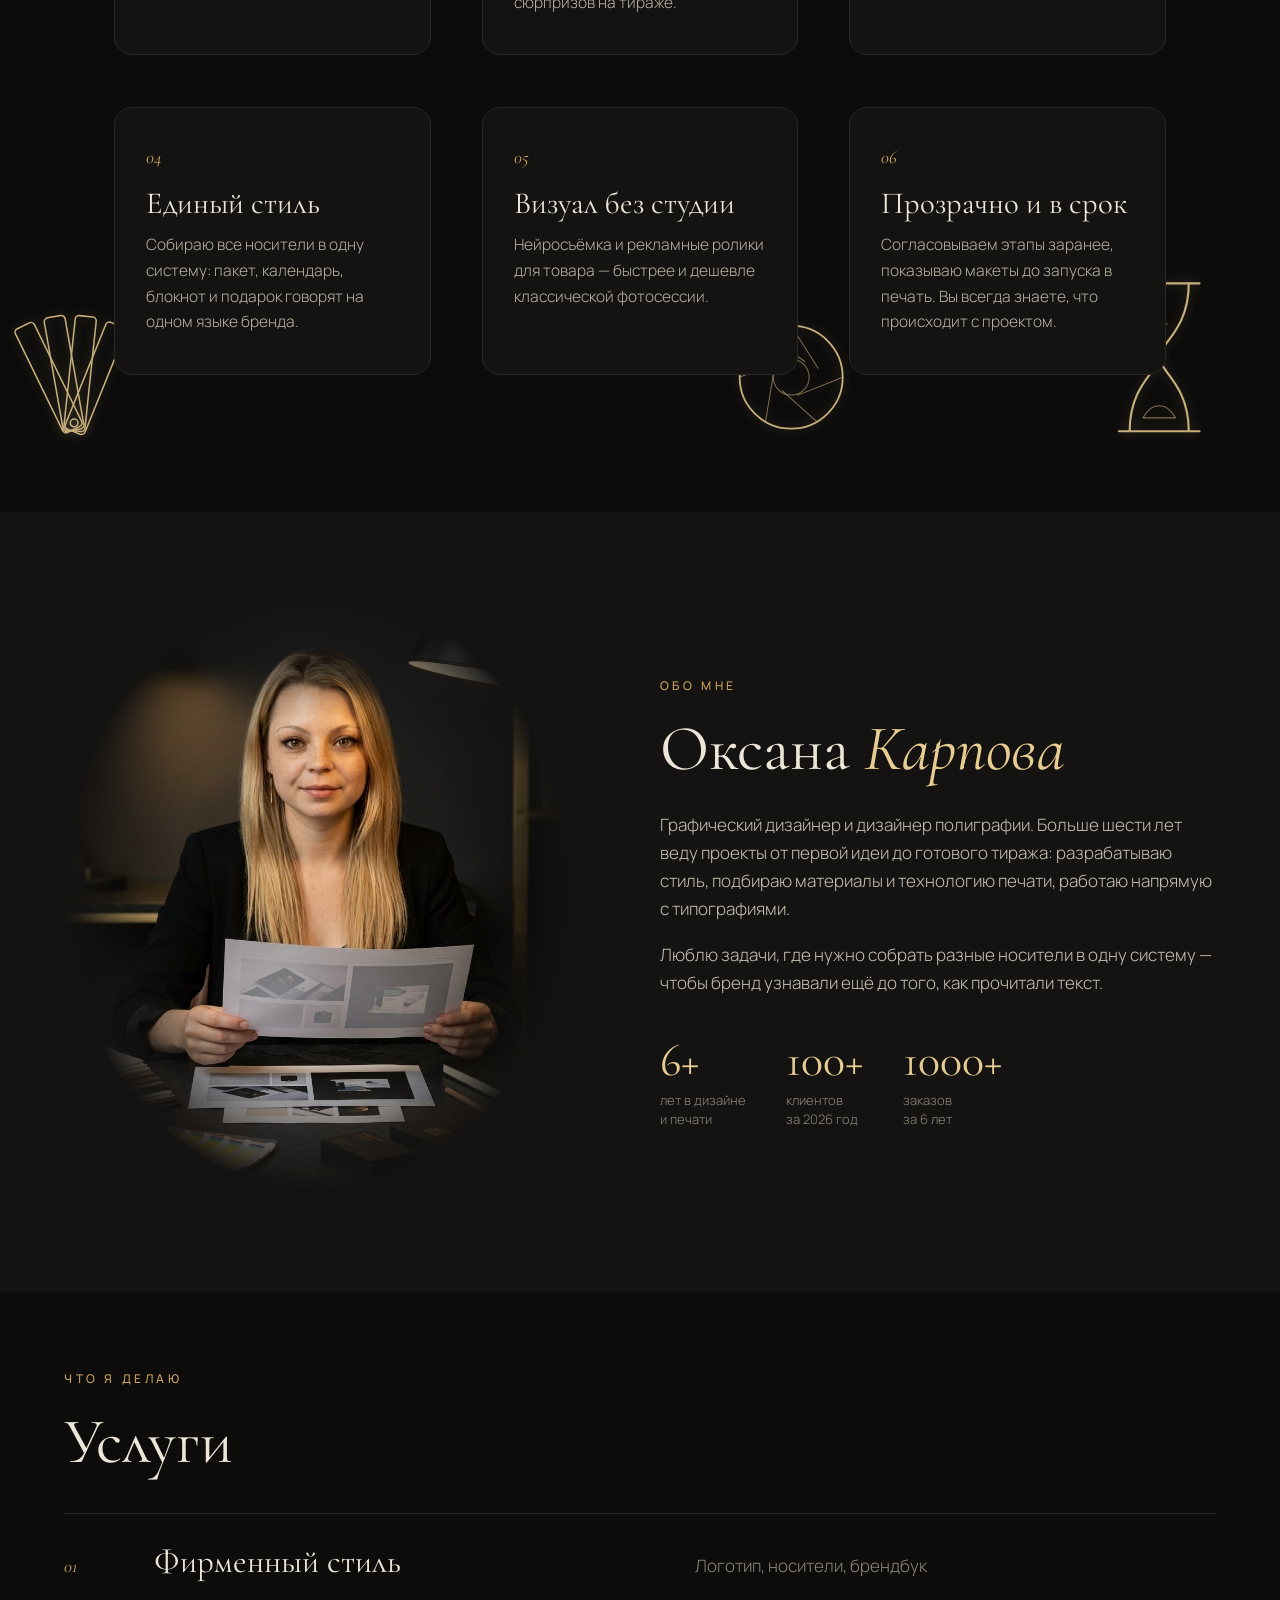
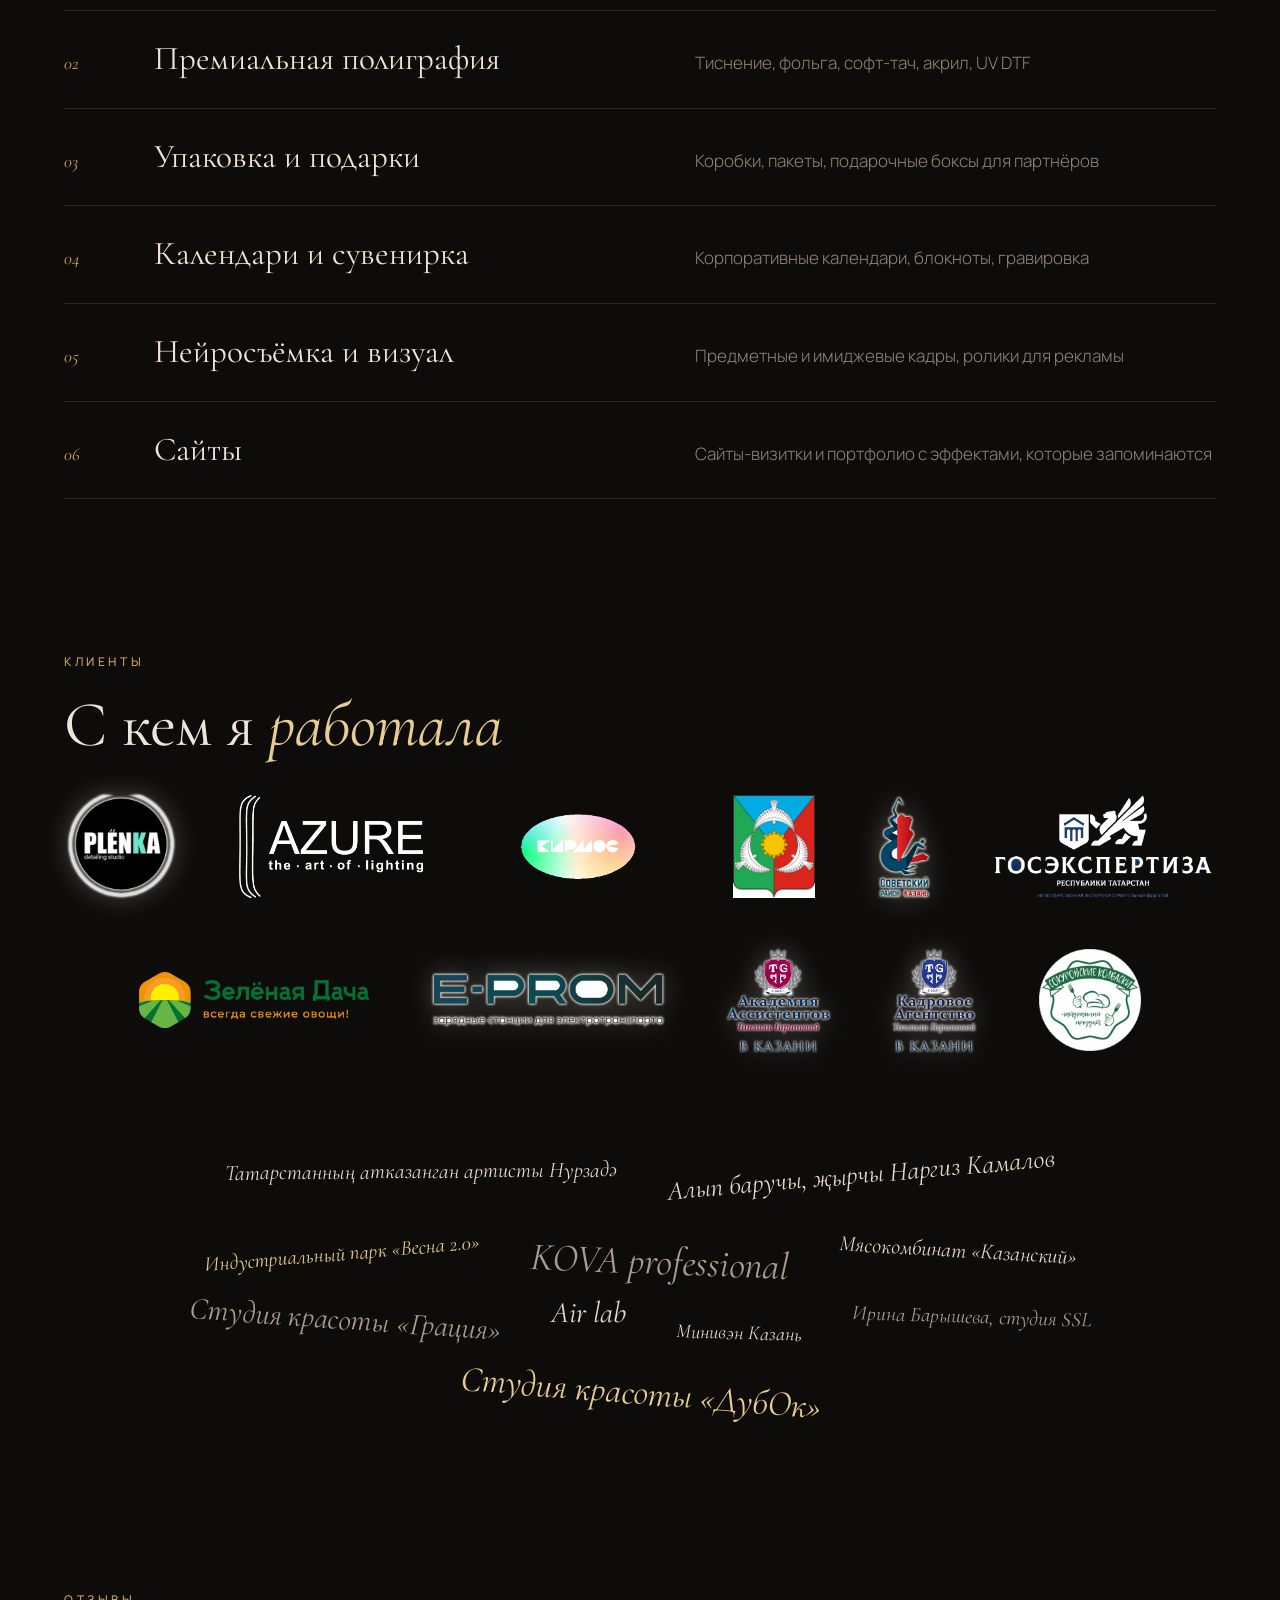
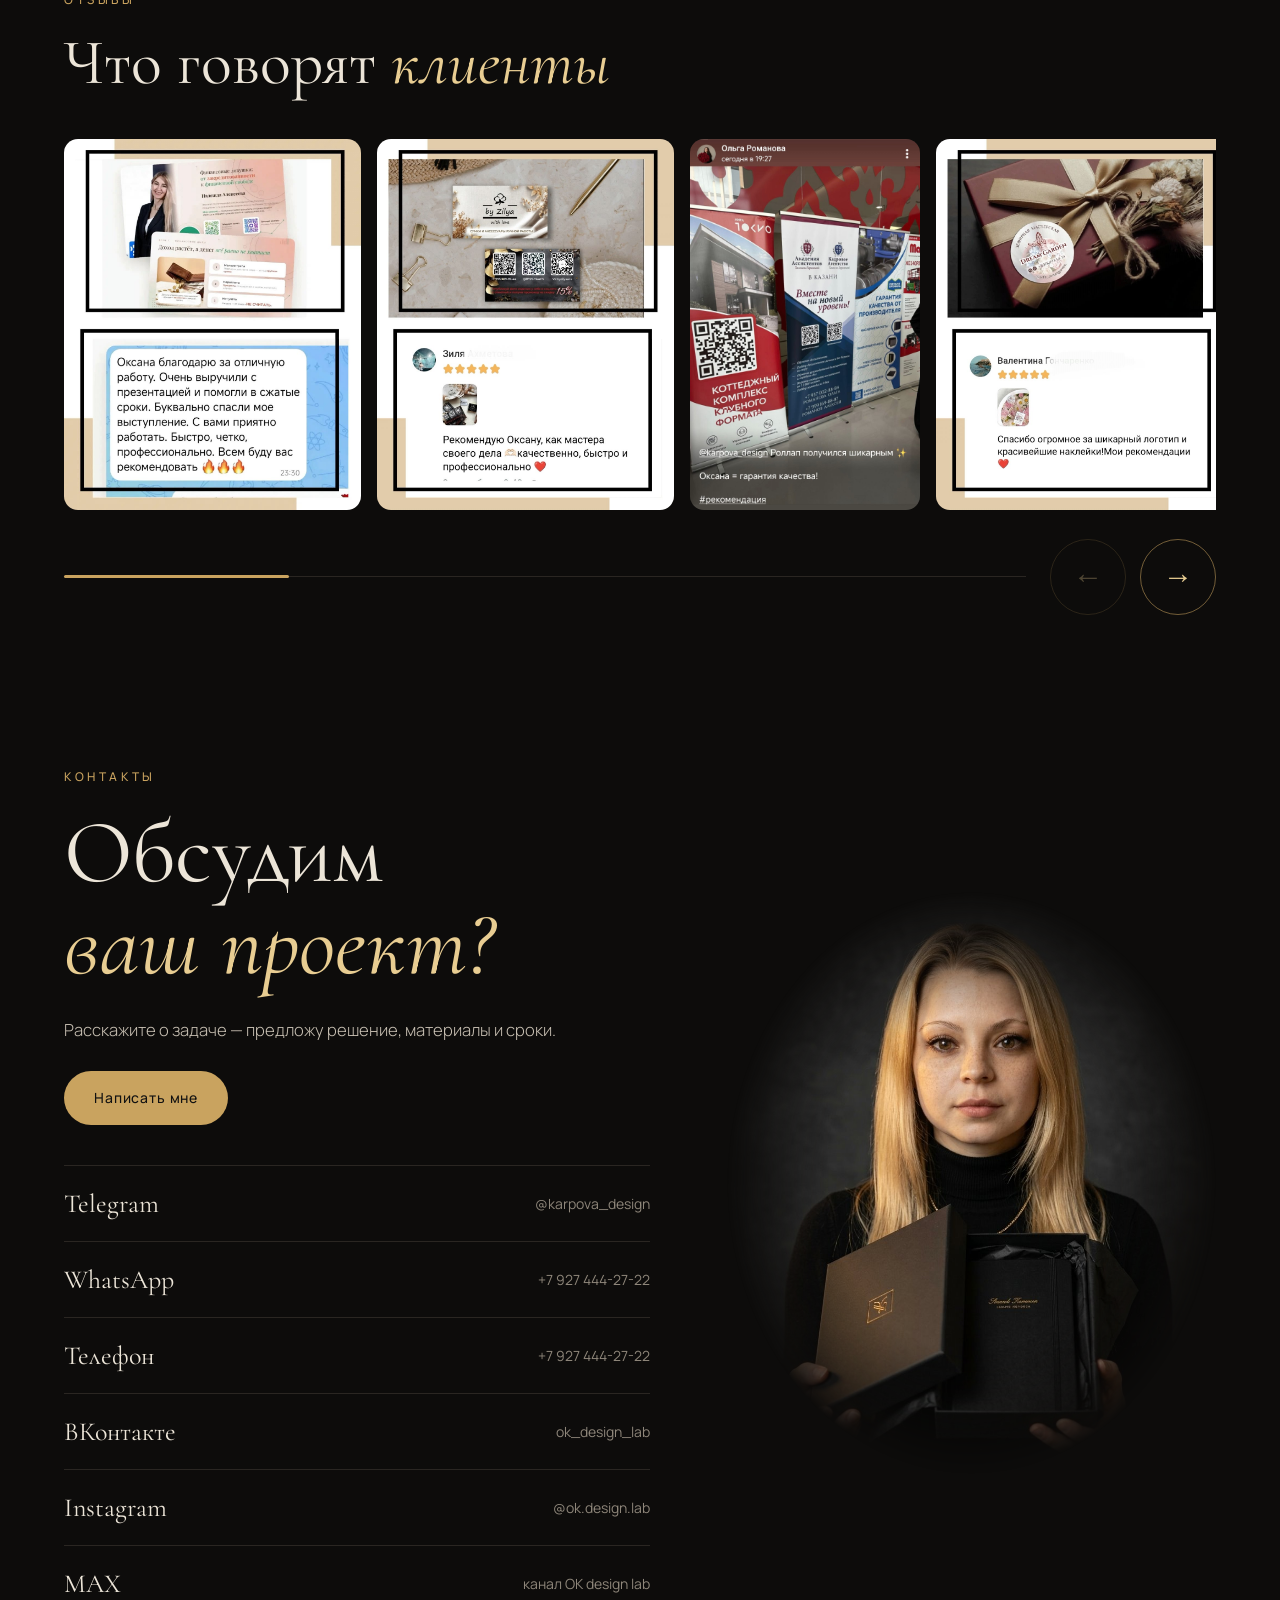
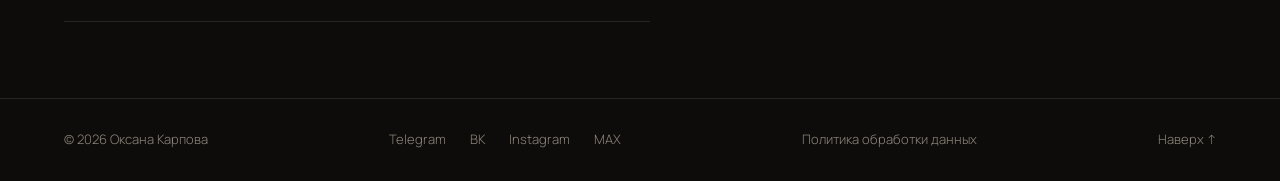
==== commit c8fec9a6: "Обновление сайта 31.10.2026 13:51" ====
--- a/index.html
+++ b/index.html
@@ -32,7 +32,7 @@
 <link rel="preconnect" href="https://fonts.googleapis.com">
 <link rel="preconnect" href="https://fonts.gstatic.com" crossorigin>
 <link href="https://fonts.googleapis.com/css2?family=Cormorant+Garamond:ital,wght@0,400;0,500;0,600;1,400;1,500&family=Manrope:wght@300;400;500;600&display=swap" rel="stylesheet">
-<link rel="stylesheet" href="style.css?v=202610311345">
+<link rel="stylesheet" href="style.css?v=202610311351">
 </head>
 <body>
 
@@ -133,45 +133,54 @@
   <div class="section-head">
     <p class="eyebrow reveal">Нейрофотосессия</p>
     <h2 class="reveal">Журнал <em>без студии</em></h2>
-    <p class="eyebrow neuro-issue-top reveal">Выпуск 01</p>
-    <p class="lead neuro-lead reveal">Фотосессия для Оксаны Федоровой целиком в нейросети: пять образов, от турецкого лета до осенней истории, свёрстаны в журнал OKSANA. Сделала и сторис к каждой съёмке. Студия, фотограф и визажист не понадобились.</p>
-  </div>
-  <div class="neuro-block reveal">
+    <p class="lead neuro-lead reveal">Каждая съёмка — персональный fashion-журнал: несколько историй-образов, ожившие кадры и сторис. Всё сделано в нейросети, студия, фотограф и визажист не понадобились. Нажмите на обложку, чтобы открыть журнал.</p>
+  </div>
+  <div class="mag-grid" id="mag-grid"></div>
+  <div class="neuro-cta reveal"><a href="#lead" class="btn btn-gold open-lead">Хочу такую фотосессию</a></div>
+
+  <!-- содержимое журналов: показывается в выезжающем окне по клику на обложку -->
+  <div class="neuro-body" data-issue="oksana" hidden>
+    <p class="lead neuro-lead">Фотосессия для Оксаны Федоровой целиком в нейросети: пять образов, от турецкого лета до осенней истории, свёрстаны в журнал OKSANA. Сделала и сторис к каждой съёмке.</p>
+  <div class="neuro-block">
     <div class="cat-head"><div><h3>Журнал <em>OKSANA</em><sup data-n="Нейрофото — журнал"></sup></h3><p>Обложка, пять образов и финальная страница</p></div><div class="cat-arrows"><button class="prev" aria-label="Назад">←</button><button class="next" aria-label="Вперёд">→</button></div></div>
     <div class="track neuro-mag" data-folder="Нейрофото — журнал"></div>
     <div class="cat-progress"><i></i></div>
   </div>
-  <div class="neuro-block reveal">
+  <div class="neuro-block">
     <div class="cat-head"><div><h3>Сторис <em>к съёмке</em><sup data-n="Нейрофото — ролики"></sup></h3><p>Короткие ролики для соцсетей из тех же кадров</p></div><div class="cat-arrows"><button class="prev" aria-label="Назад">←</button><button class="next" aria-label="Вперёд">→</button></div></div>
     <div class="track neuro-stories" data-folder="Нейрофото — ролики"></div>
     <div class="cat-progress"><i></i></div>
   </div>
-  <div class="neuro-block reveal">
+  <div class="neuro-block">
     <div class="cat-head"><div><h3>Все <em>кадры</em><sup data-n="Нейрофото — фото"></sup></h3><p>Образы и варианты, из которых собирался журнал</p></div><div class="cat-arrows"><button class="prev" aria-label="Назад">←</button><button class="next" aria-label="Вперёд">→</button></div></div>
     <div class="track neuro-photos" data-folder="Нейрофото — фото"></div>
     <div class="cat-progress"><i></i></div>
   </div>
-  <div class="neuro-issue reveal">
-    <span class="case-num">Выпуск 02</span>
+  </div>
+  <div class="neuro-body" data-issue="tatyana" hidden>
     <p class="lead neuro-lead">Журнал TATYANA для Татьяны: три истории — золото Египта, мастер массажа в своём кабинете и новогодняя ярмарка. Каждый кадр ожил в ролике, к каждой истории — свои сторис.</p>
-  </div>
-  <div class="neuro-block reveal">
+  <div class="neuro-block">
     <div class="cat-head"><div><h3>Журнал <em>TATYANA</em><sup data-n="Нейрофото TATYANA — журнал"></sup></h3><p>Обложка, три истории и финальная страница</p></div><div class="cat-arrows"><button class="prev" aria-label="Назад">←</button><button class="next" aria-label="Вперёд">→</button></div></div>
     <div class="track neuro-mag" data-folder="Нейрофото TATYANA — журнал"></div>
     <div class="cat-progress"><i></i></div>
   </div>
-  <div class="neuro-block reveal">
+  <div class="neuro-block">
     <div class="cat-head"><div><h3>Сторис <em>к съёмке</em><sup data-n="Нейрофото TATYANA — ролики"></sup></h3><p>Ролики из оживших кадров</p></div><div class="cat-arrows"><button class="prev" aria-label="Назад">←</button><button class="next" aria-label="Вперёд">→</button></div></div>
     <div class="track neuro-stories" data-folder="Нейрофото TATYANA — ролики"></div>
     <div class="cat-progress"><i></i></div>
   </div>
-  <div class="neuro-block reveal">
+  <div class="neuro-block">
     <div class="cat-head"><div><h3>Все <em>кадры</em><sup data-n="Нейрофото TATYANA — фото"></sup></h3><p>Образы и детали, из которых собирался журнал</p></div><div class="cat-arrows"><button class="prev" aria-label="Назад">←</button><button class="next" aria-label="Вперёд">→</button></div></div>
     <div class="track neuro-photos" data-folder="Нейрофото TATYANA — фото"></div>
     <div class="cat-progress"><i></i></div>
   </div>
-  <div class="neuro-cta reveal"><a href="#lead" class="btn btn-gold open-lead">Хочу такую фотосессию</a></div>
-</section>
+  </div>
+</section>
+
+<div class="neuro-panel" aria-hidden="true">
+  <div class="project-bar"><div><span class="np-num case-num"></span> <b class="np-title"></b></div><button class="np-close btn btn-line" aria-label="Закрыть">Закрыть ×</button></div>
+  <div class="np-content"></div>
+</div>
 
 <section class="section why" id="why">
   <div class="section-head">
@@ -294,8 +303,8 @@
   <div class="lb-body"></div>
 </div>
 
-<script src="media.js?v=202610311345"></script>
-<script src="works.js?v=202610311345"></script>
-<script src="script.js?v=202610311345"></script>
+<script src="media.js?v=202610311351"></script>
+<script src="works.js?v=202610311351"></script>
+<script src="script.js?v=202610311351"></script>
 </body>
 </html>
--- a/style.css
+++ b/style.css
@@ -559,4 +559,20 @@
 .neuro-issue { margin-top: clamp(70px, 8vw, 110px); padding-top: 40px; border-top: 1px solid var(--line); }
 .neuro-issue .case-num { font-size: 22px; }
 .neuro-issue-top { margin: 30px 0 0; }
+/* нейрофото: обложки журналов и выезжающее окно журнала */
+.mag-grid { display: grid; grid-template-columns: repeat(2, minmax(0, 420px)); gap: clamp(28px, 4vw, 60px); margin-top: clamp(36px, 4vw, 56px); }
+.mag-card { display: block; text-align: left; background: none; border: 0; padding: 0; color: inherit; cursor: pointer; }
+.mag-cover { position: relative; display: block; aspect-ratio: 4 / 5; border-radius: 14px; overflow: hidden; background: var(--bg2);
+  box-shadow: 0 40px 80px -30px rgba(0,0,0,.9), 0 0 0 1px rgba(201,163,95,.28); transition: box-shadow .5s, transform .6s cubic-bezier(.2,.7,.2,1); }
+.mag-cover img { width: 100%; height: 100%; object-fit: cover; display: block; transition: transform 1s cubic-bezier(.2,.7,.2,1); }
+.mag-card:hover .mag-cover { transform: translateY(-6px) rotate(-.6deg); box-shadow: 0 50px 90px -30px rgba(0,0,0,.95), 0 0 0 1px var(--gold); }
+.mag-card:hover .mag-cover img { transform: scale(1.03); }
+.mag-card:hover .deck-open { background: var(--gold); color: #111; border-color: var(--gold); }
+.mag-card:hover .deck-open b { color: #111; }
+.mag-card:focus-visible { outline: none; }
+@media (max-width: 700px) { .mag-grid { grid-template-columns: 1fr 1fr; gap: 16px; } .mag-card .deck-open { left: 10px; bottom: 10px; padding: 7px 12px; font-size: 11px; } .mag-card .deck-title { font-size: 22px; } }
+.neuro-panel { position: fixed; inset: 0; z-index: 80; background: var(--bg); overflow-y: auto; transform: translateY(100%); transition: transform .8s cubic-bezier(.7,0,.2,1); }
+.neuro-panel.open { transform: none; }
+.neuro-panel .project-bar b { font: 400 22px var(--serif); color: var(--ink); margin-left: 8px; }
+.np-content { padding: 30px var(--pad) 80px; }
 .neuro-cta { margin-top: 44px; text-align: center; }
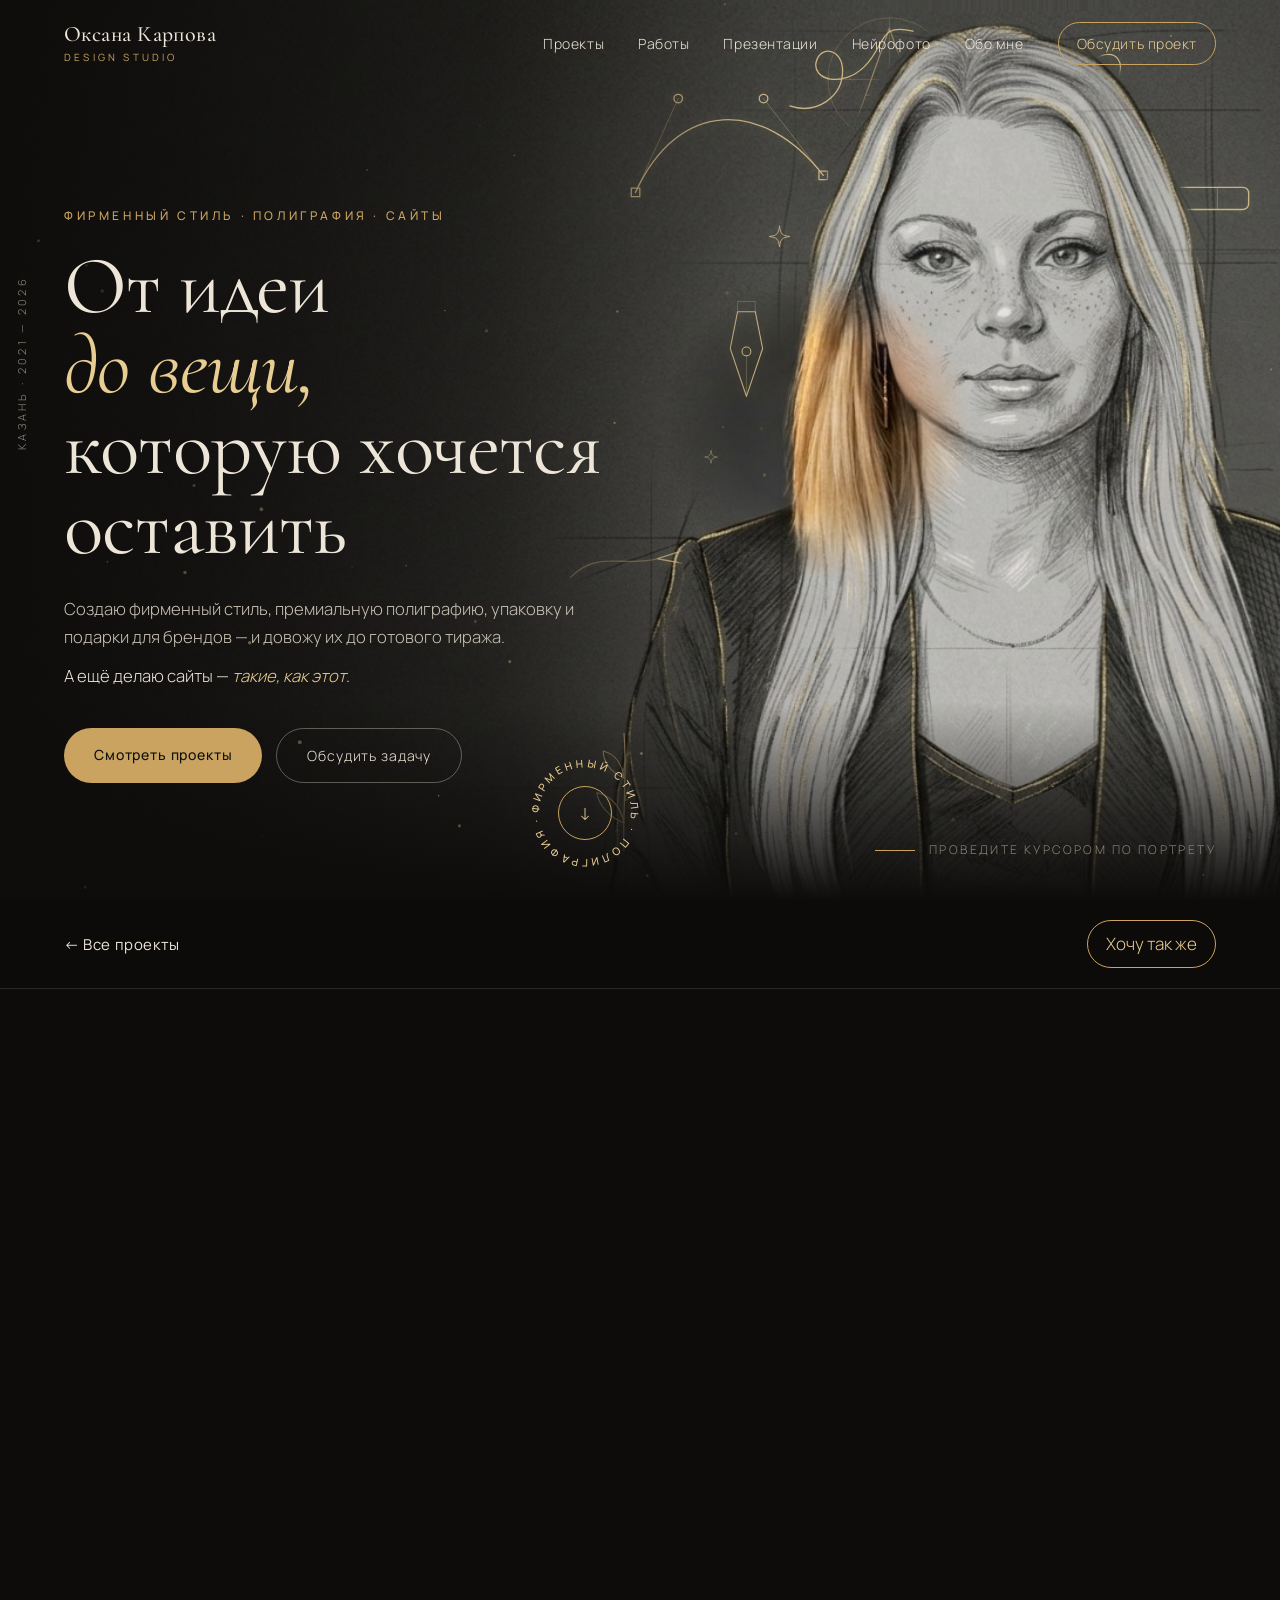
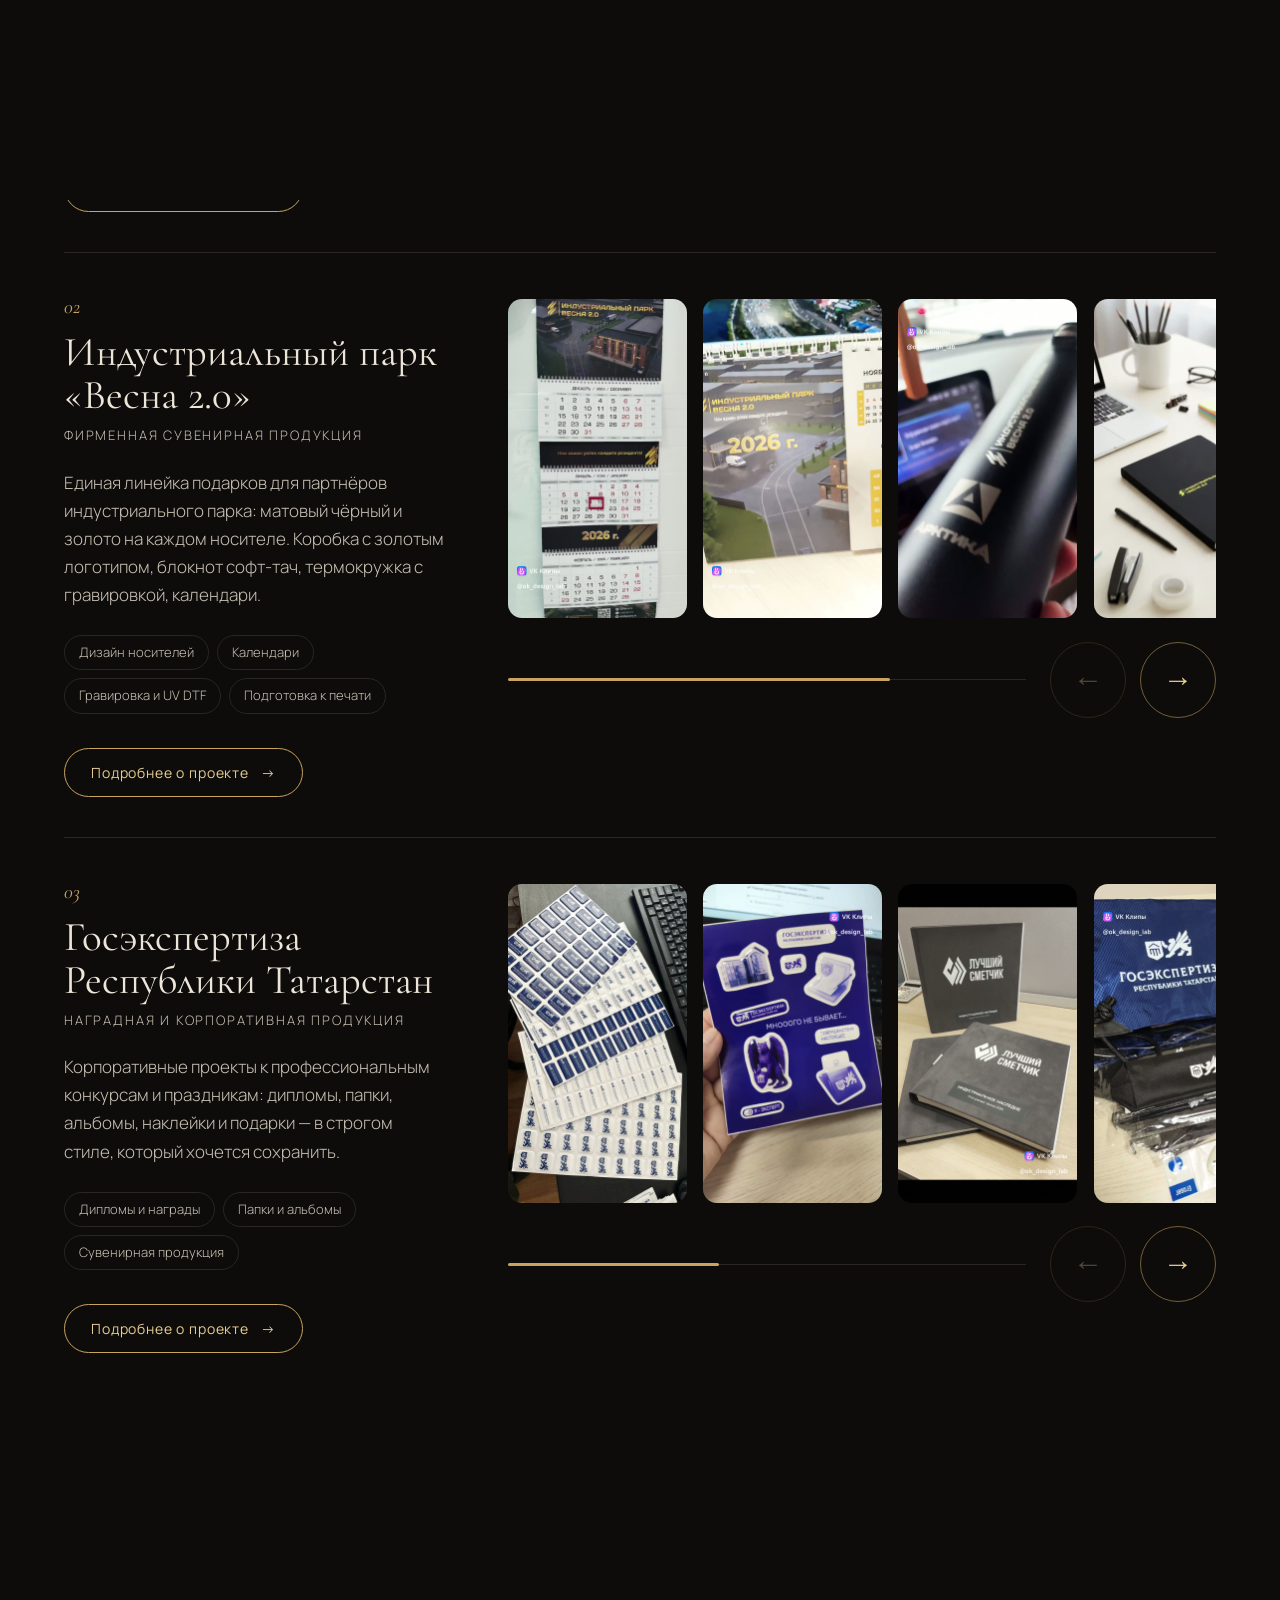
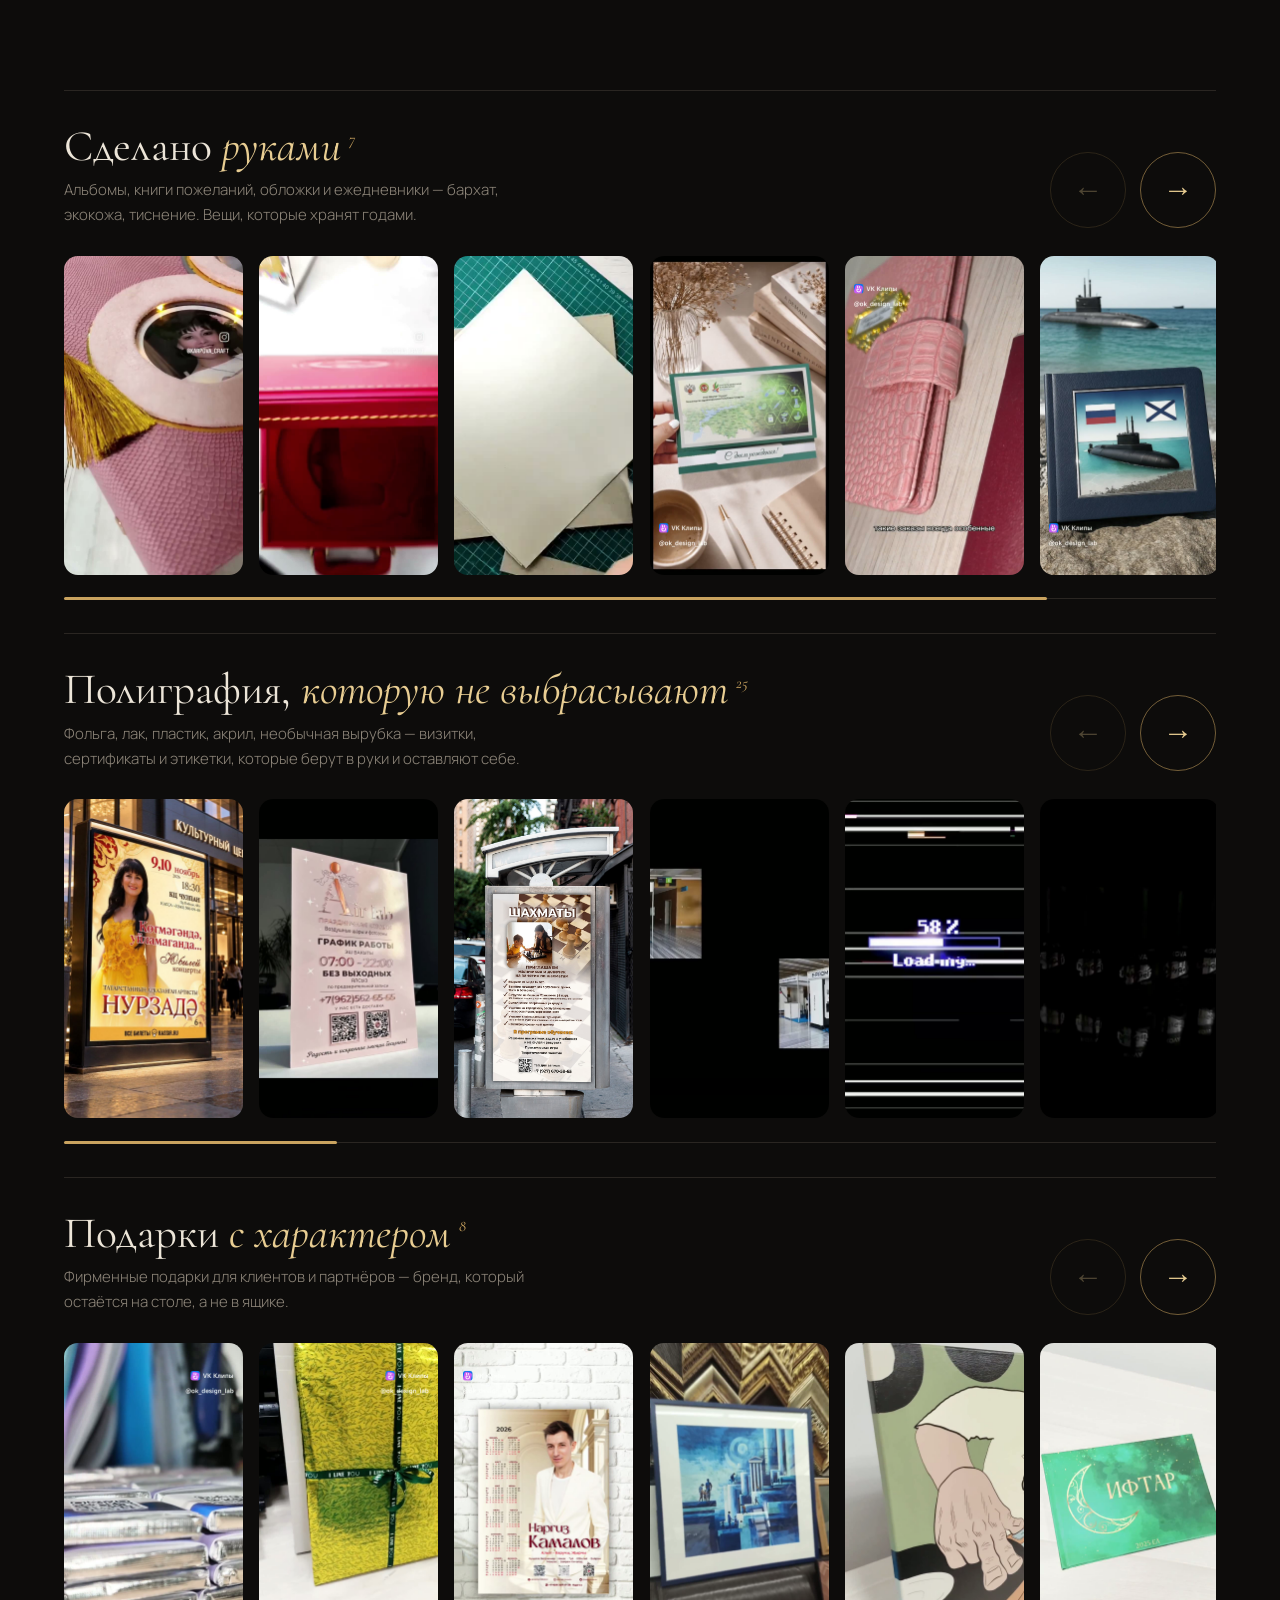
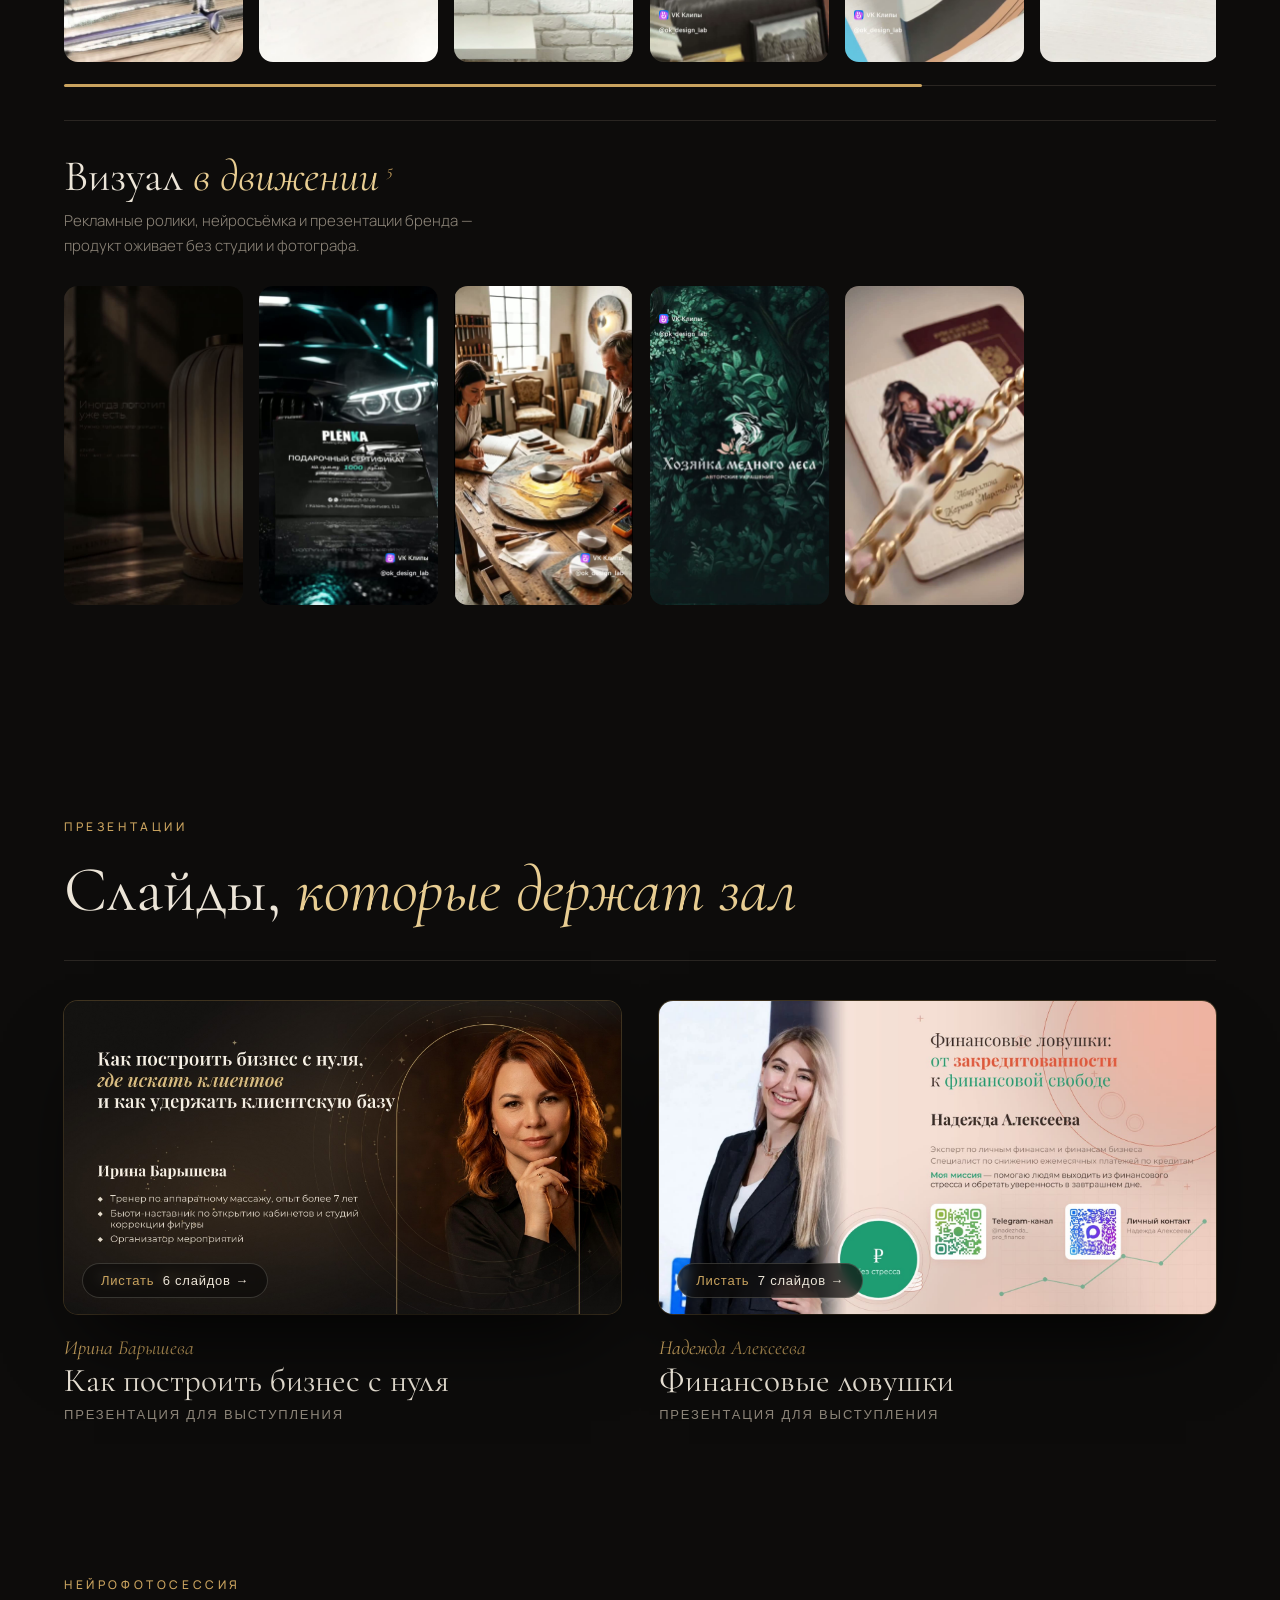
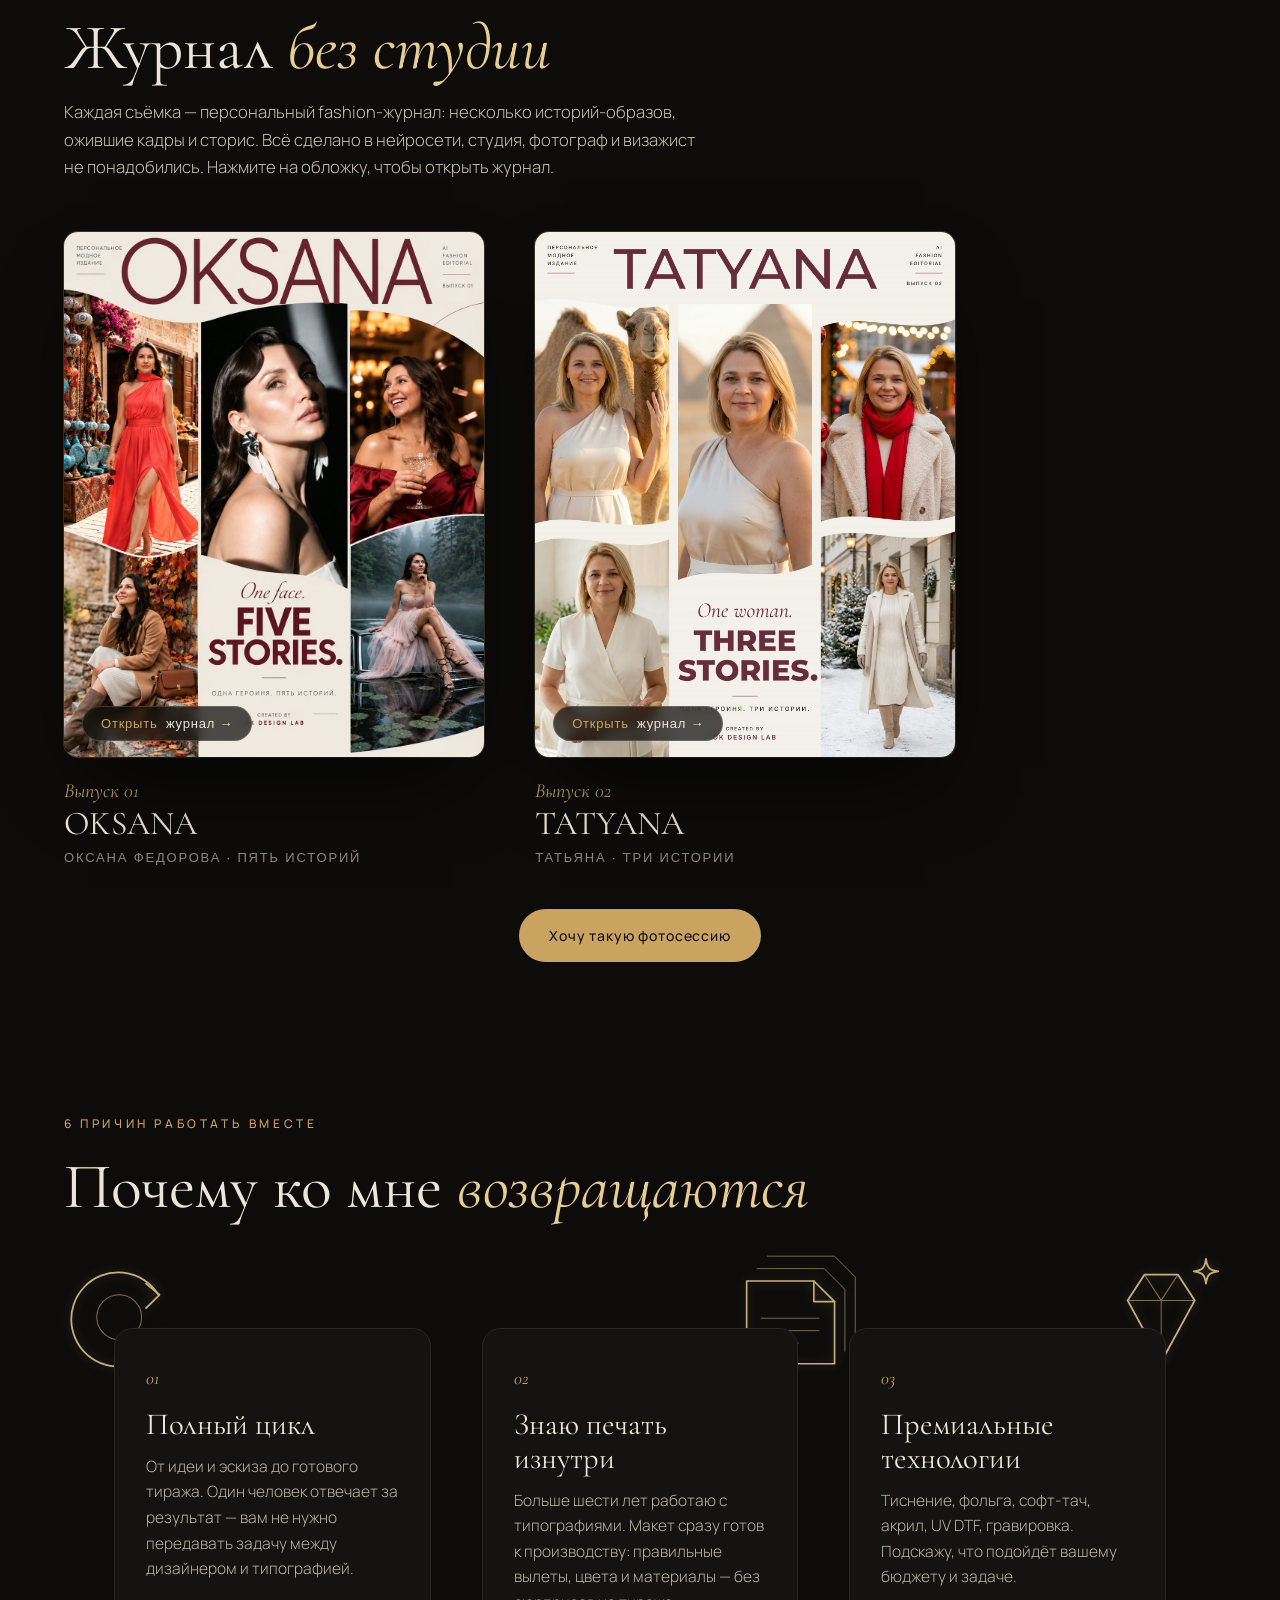
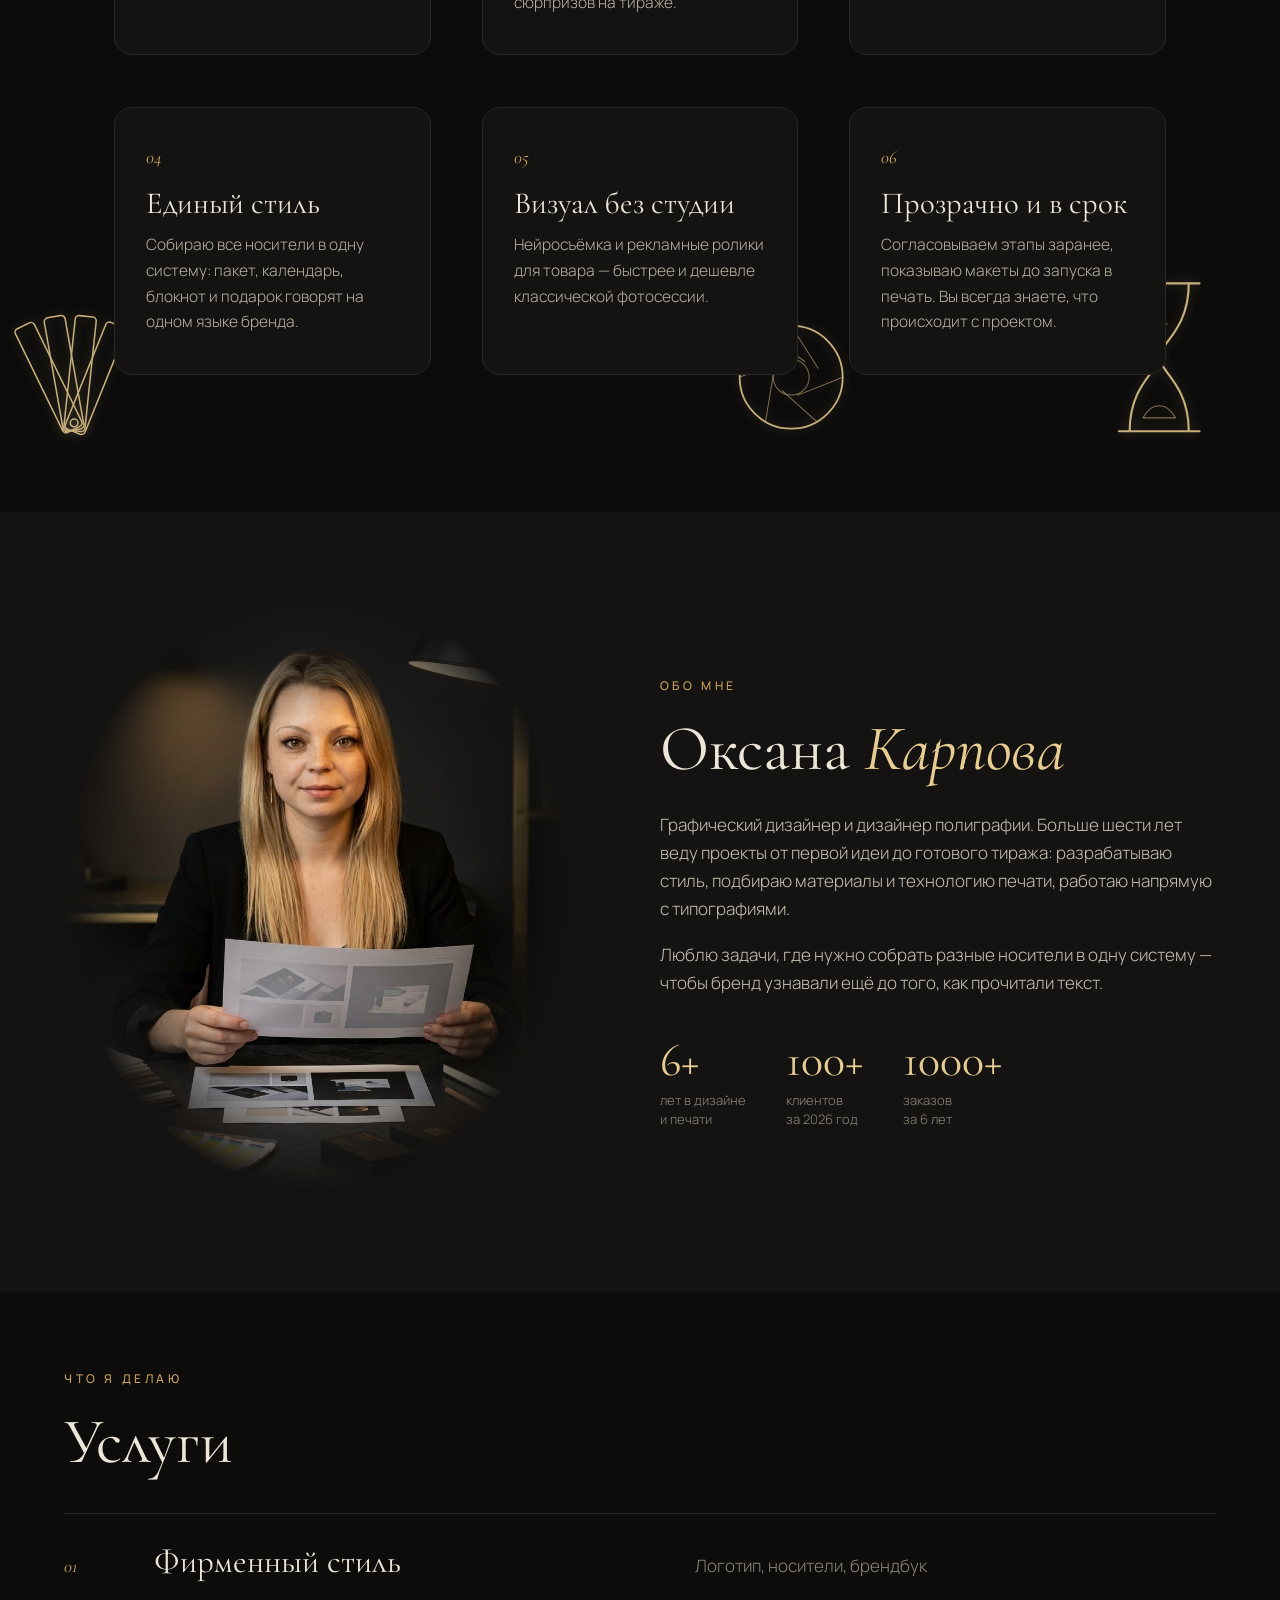
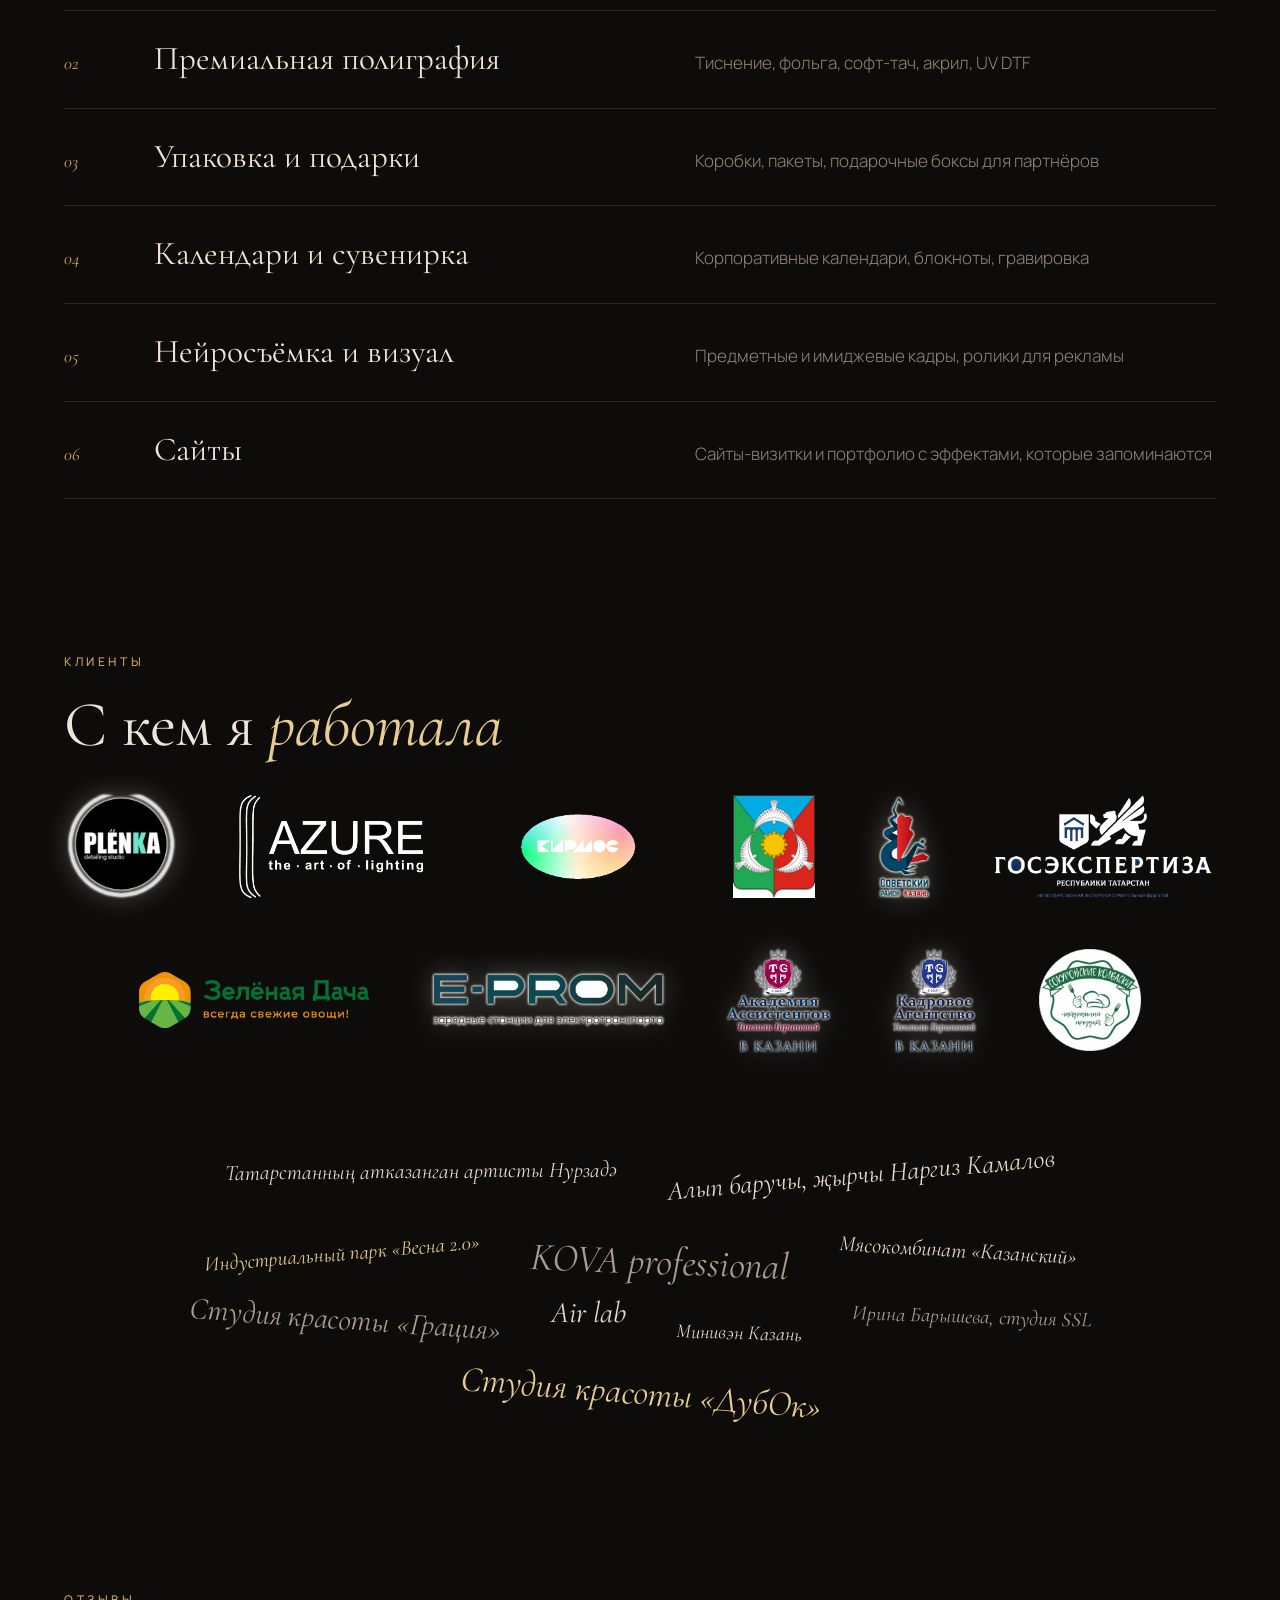
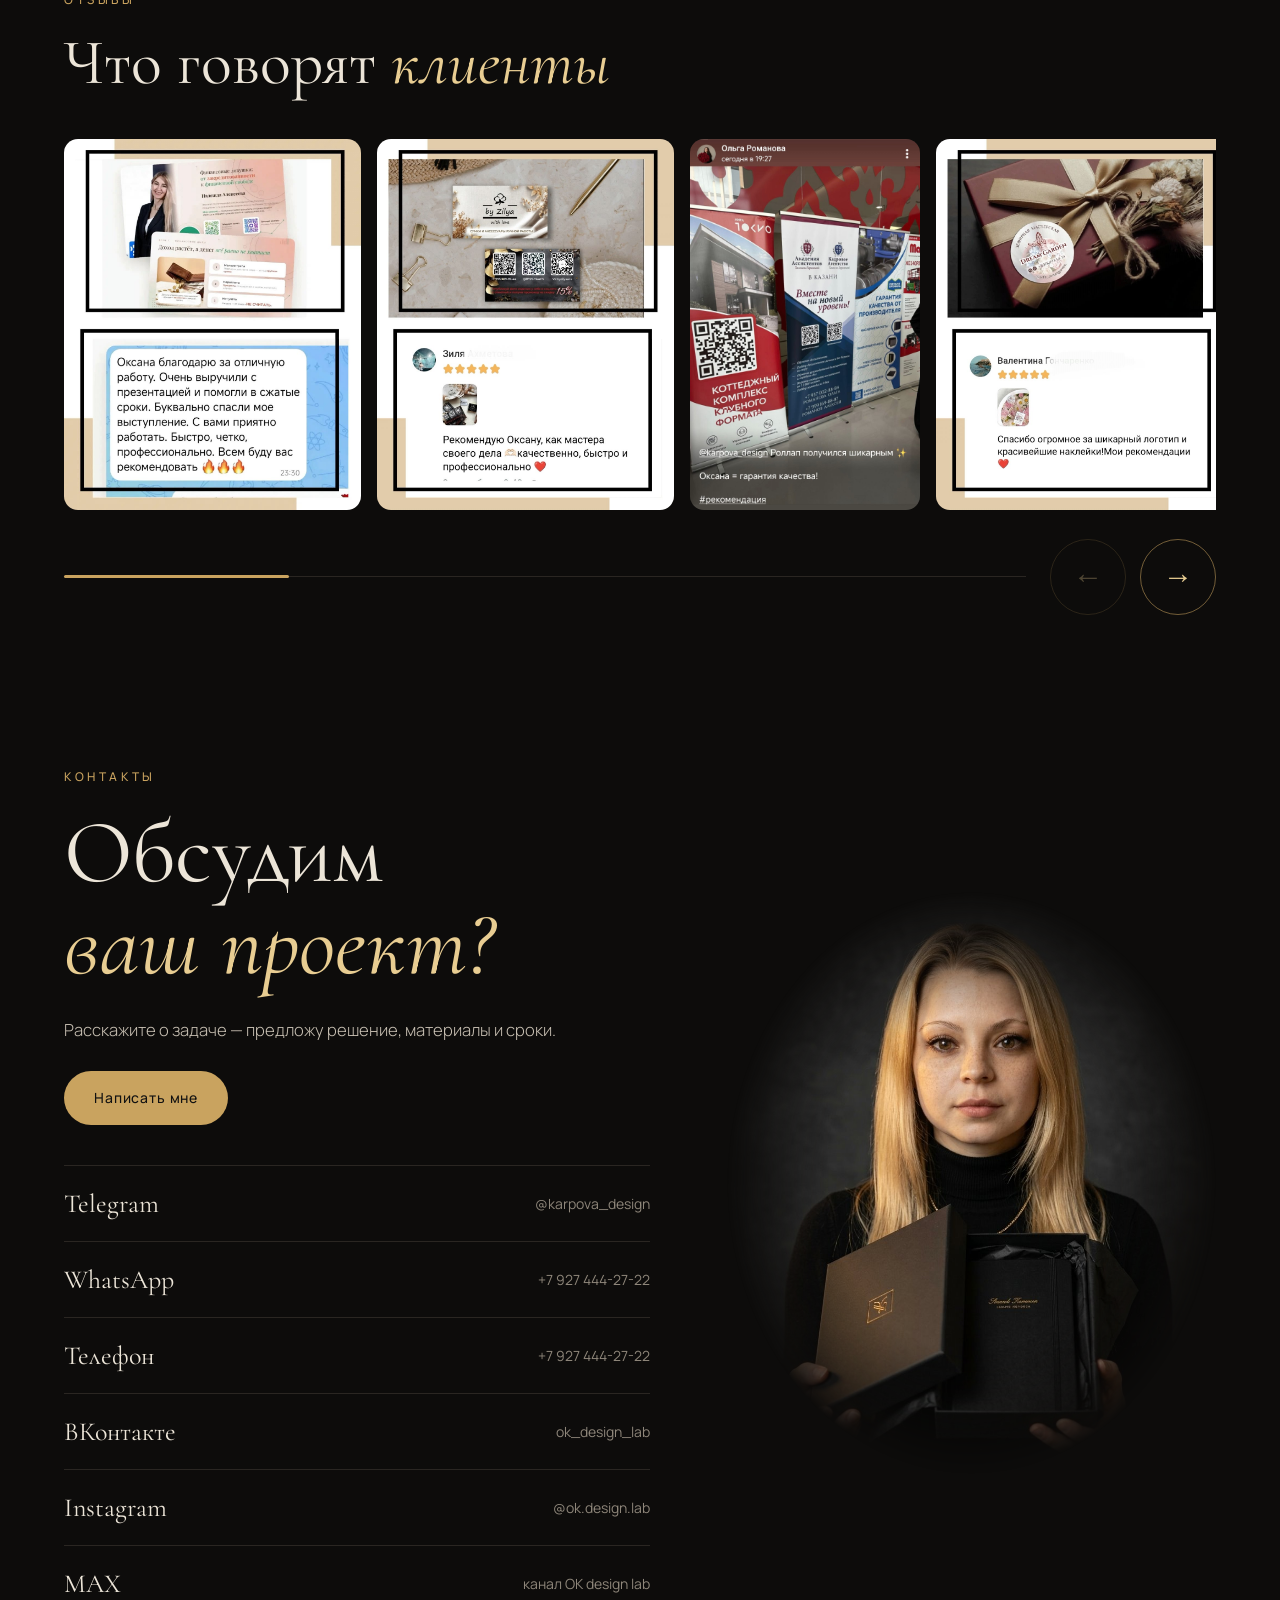
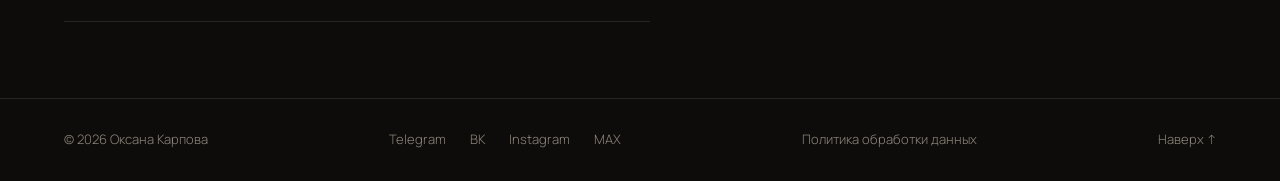
==== commit 375b7658: "Обновление сайта 31.10.2026 13:59" ====
--- a/index.html
+++ b/index.html
@@ -32,7 +32,7 @@
 <link rel="preconnect" href="https://fonts.googleapis.com">
 <link rel="preconnect" href="https://fonts.gstatic.com" crossorigin>
 <link href="https://fonts.googleapis.com/css2?family=Cormorant+Garamond:ital,wght@0,400;0,500;0,600;1,400;1,500&family=Manrope:wght@300;400;500;600&display=swap" rel="stylesheet">
-<link rel="stylesheet" href="style.css?v=202610311351">
+<link rel="stylesheet" href="style.css?v=202610311359">
 </head>
 <body>
 
@@ -151,11 +151,6 @@
     <div class="track neuro-stories" data-folder="Нейрофото — ролики"></div>
     <div class="cat-progress"><i></i></div>
   </div>
-  <div class="neuro-block">
-    <div class="cat-head"><div><h3>Все <em>кадры</em><sup data-n="Нейрофото — фото"></sup></h3><p>Образы и варианты, из которых собирался журнал</p></div><div class="cat-arrows"><button class="prev" aria-label="Назад">←</button><button class="next" aria-label="Вперёд">→</button></div></div>
-    <div class="track neuro-photos" data-folder="Нейрофото — фото"></div>
-    <div class="cat-progress"><i></i></div>
-  </div>
   </div>
   <div class="neuro-body" data-issue="tatyana" hidden>
     <p class="lead neuro-lead">Журнал TATYANA для Татьяны: три истории — золото Египта, мастер массажа в своём кабинете и новогодняя ярмарка. Каждый кадр ожил в ролике, к каждой истории — свои сторис.</p>
@@ -167,11 +162,6 @@
   <div class="neuro-block">
     <div class="cat-head"><div><h3>Сторис <em>к съёмке</em><sup data-n="Нейрофото TATYANA — ролики"></sup></h3><p>Ролики из оживших кадров</p></div><div class="cat-arrows"><button class="prev" aria-label="Назад">←</button><button class="next" aria-label="Вперёд">→</button></div></div>
     <div class="track neuro-stories" data-folder="Нейрофото TATYANA — ролики"></div>
-    <div class="cat-progress"><i></i></div>
-  </div>
-  <div class="neuro-block">
-    <div class="cat-head"><div><h3>Все <em>кадры</em><sup data-n="Нейрофото TATYANA — фото"></sup></h3><p>Образы и детали, из которых собирался журнал</p></div><div class="cat-arrows"><button class="prev" aria-label="Назад">←</button><button class="next" aria-label="Вперёд">→</button></div></div>
-    <div class="track neuro-photos" data-folder="Нейрофото TATYANA — фото"></div>
     <div class="cat-progress"><i></i></div>
   </div>
   </div>
@@ -303,8 +293,8 @@
   <div class="lb-body"></div>
 </div>
 
-<script src="media.js?v=202610311351"></script>
-<script src="works.js?v=202610311351"></script>
-<script src="script.js?v=202610311351"></script>
+<script src="media.js?v=202610311359"></script>
+<script src="works.js?v=202610311359"></script>
+<script src="script.js?v=202610311359"></script>
 </body>
 </html>
